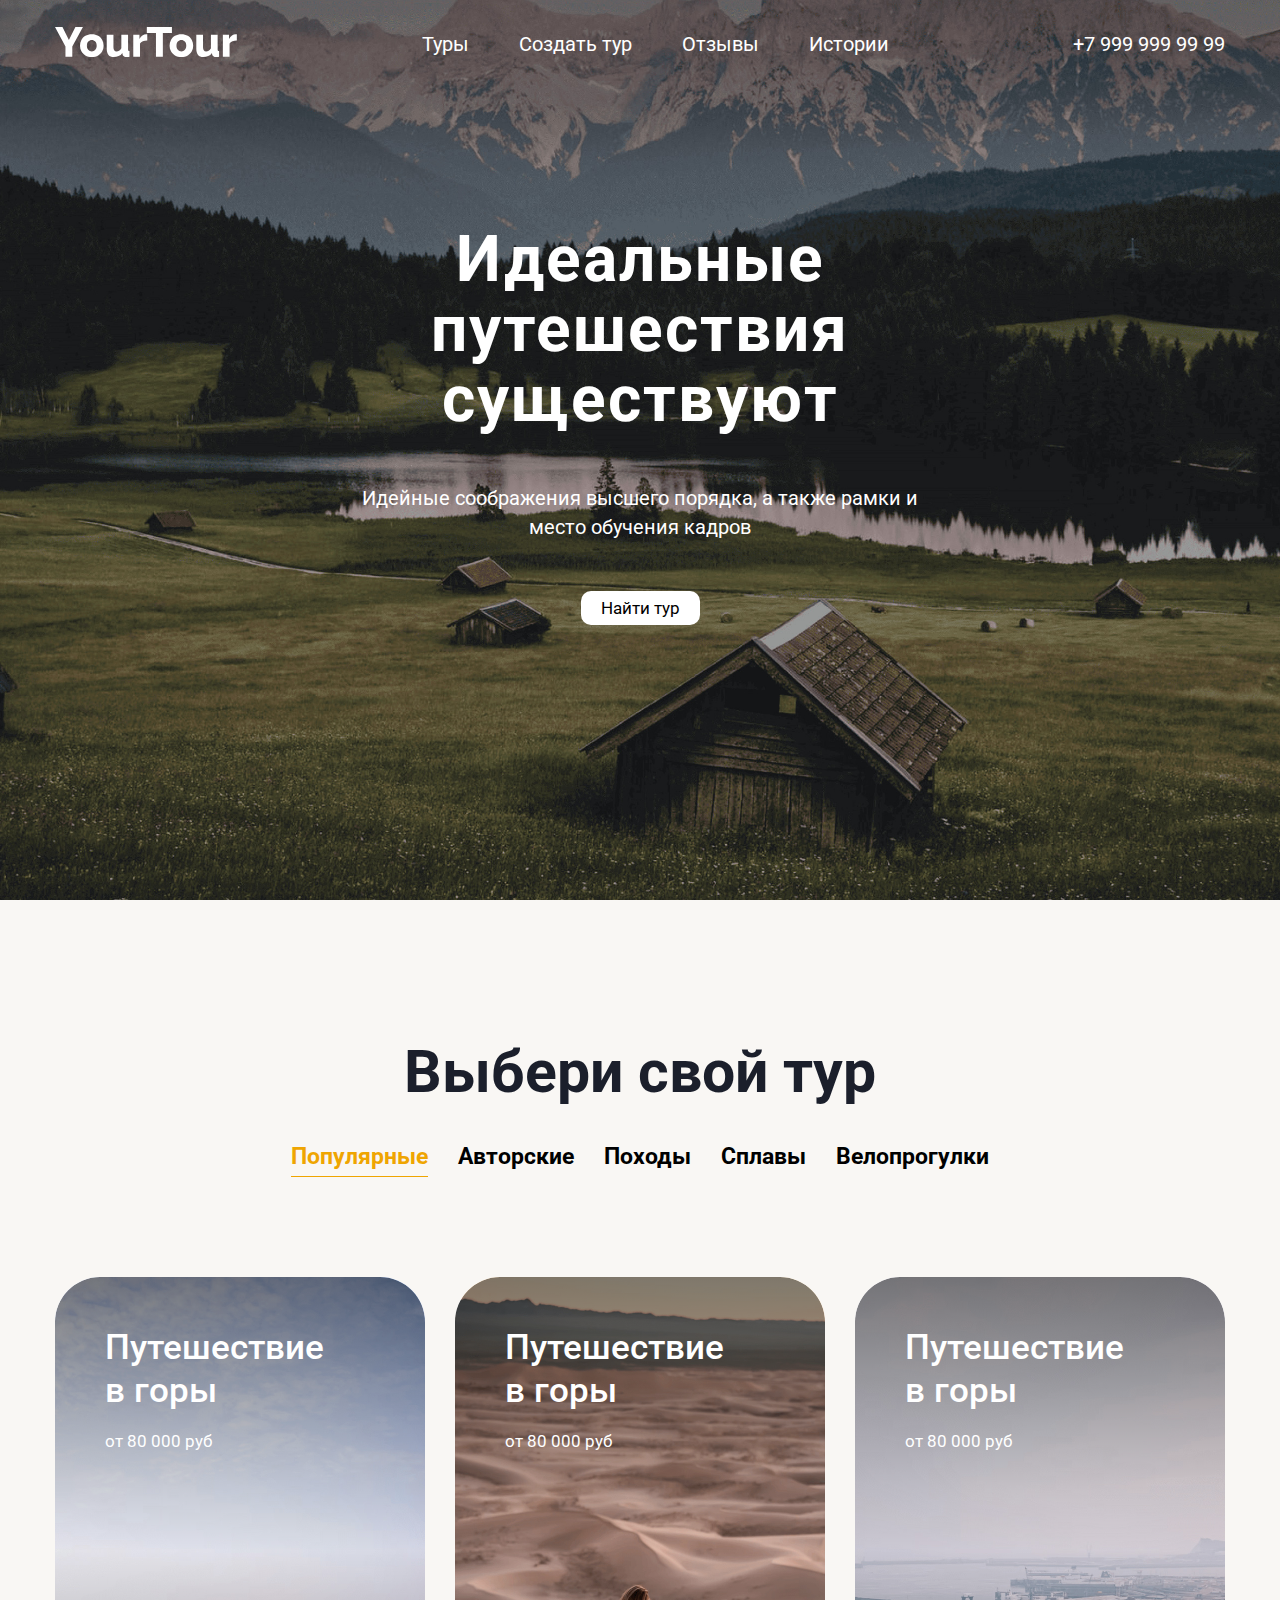
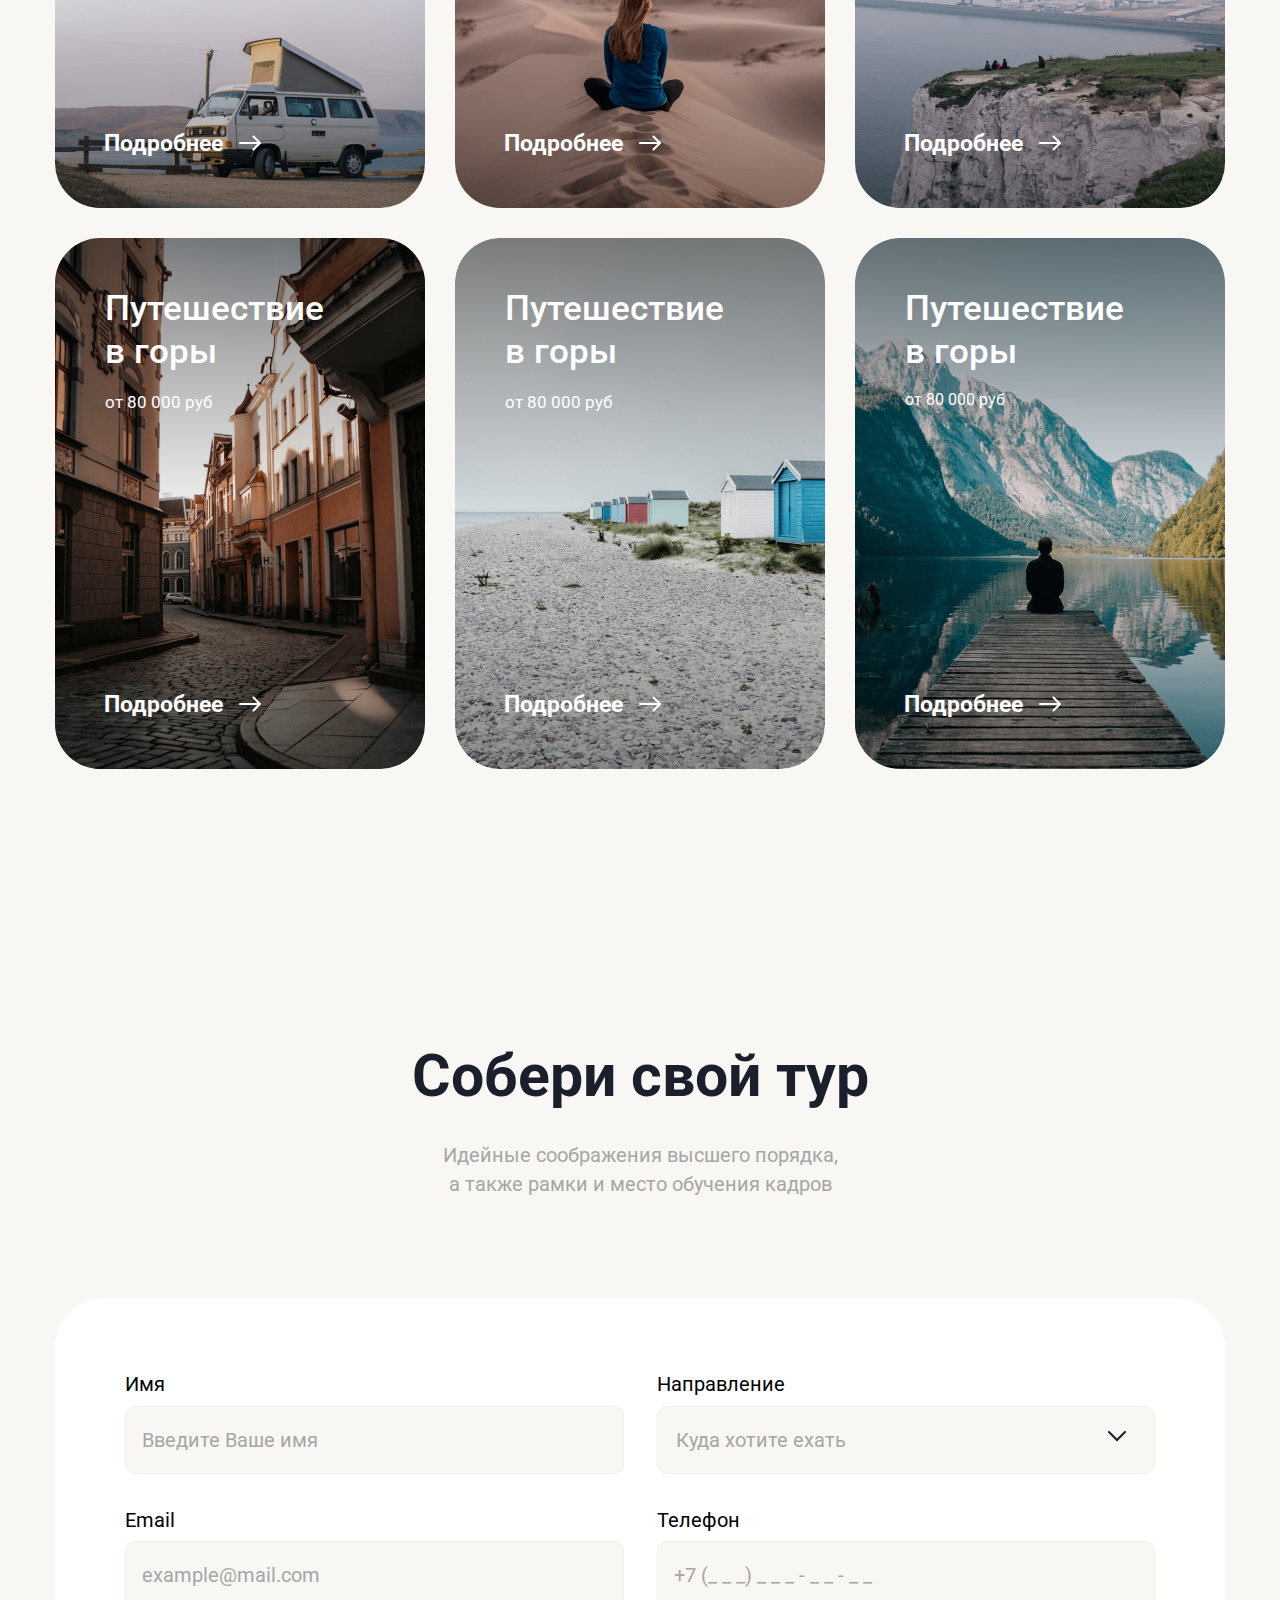
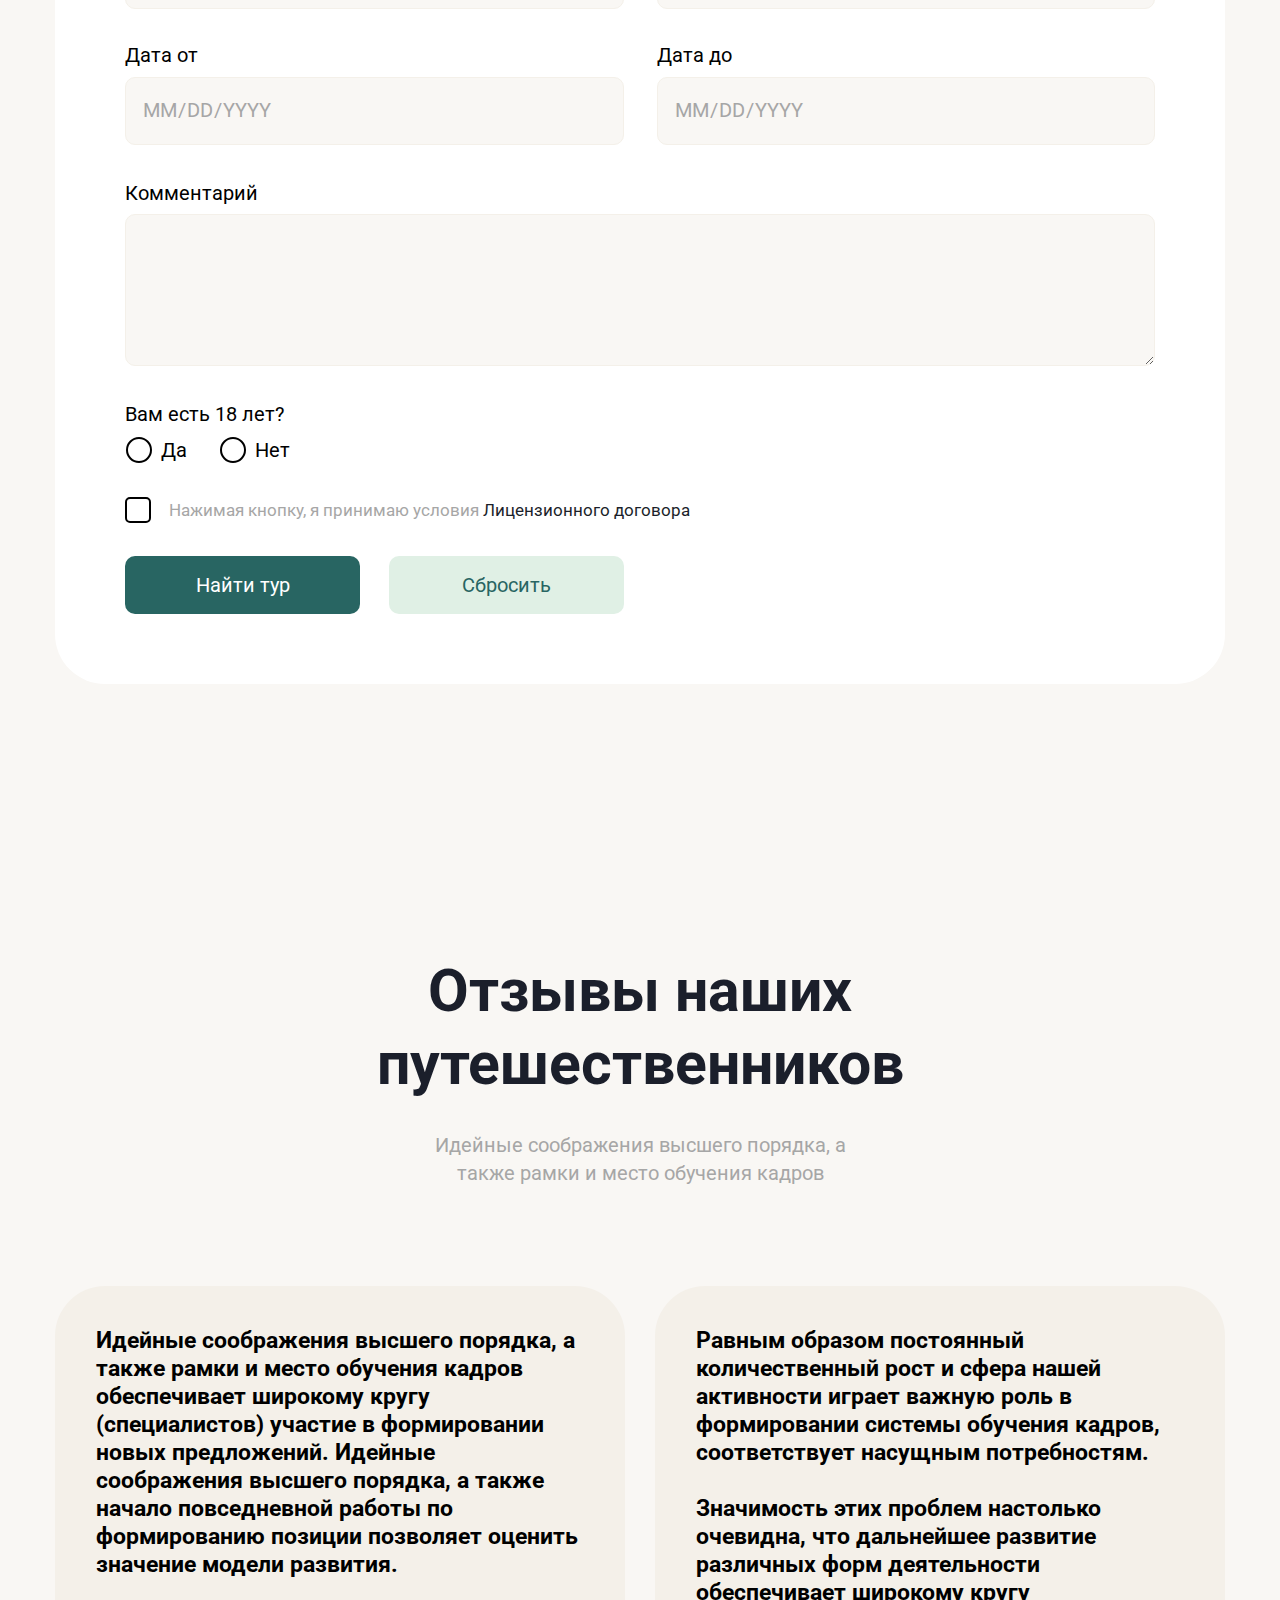
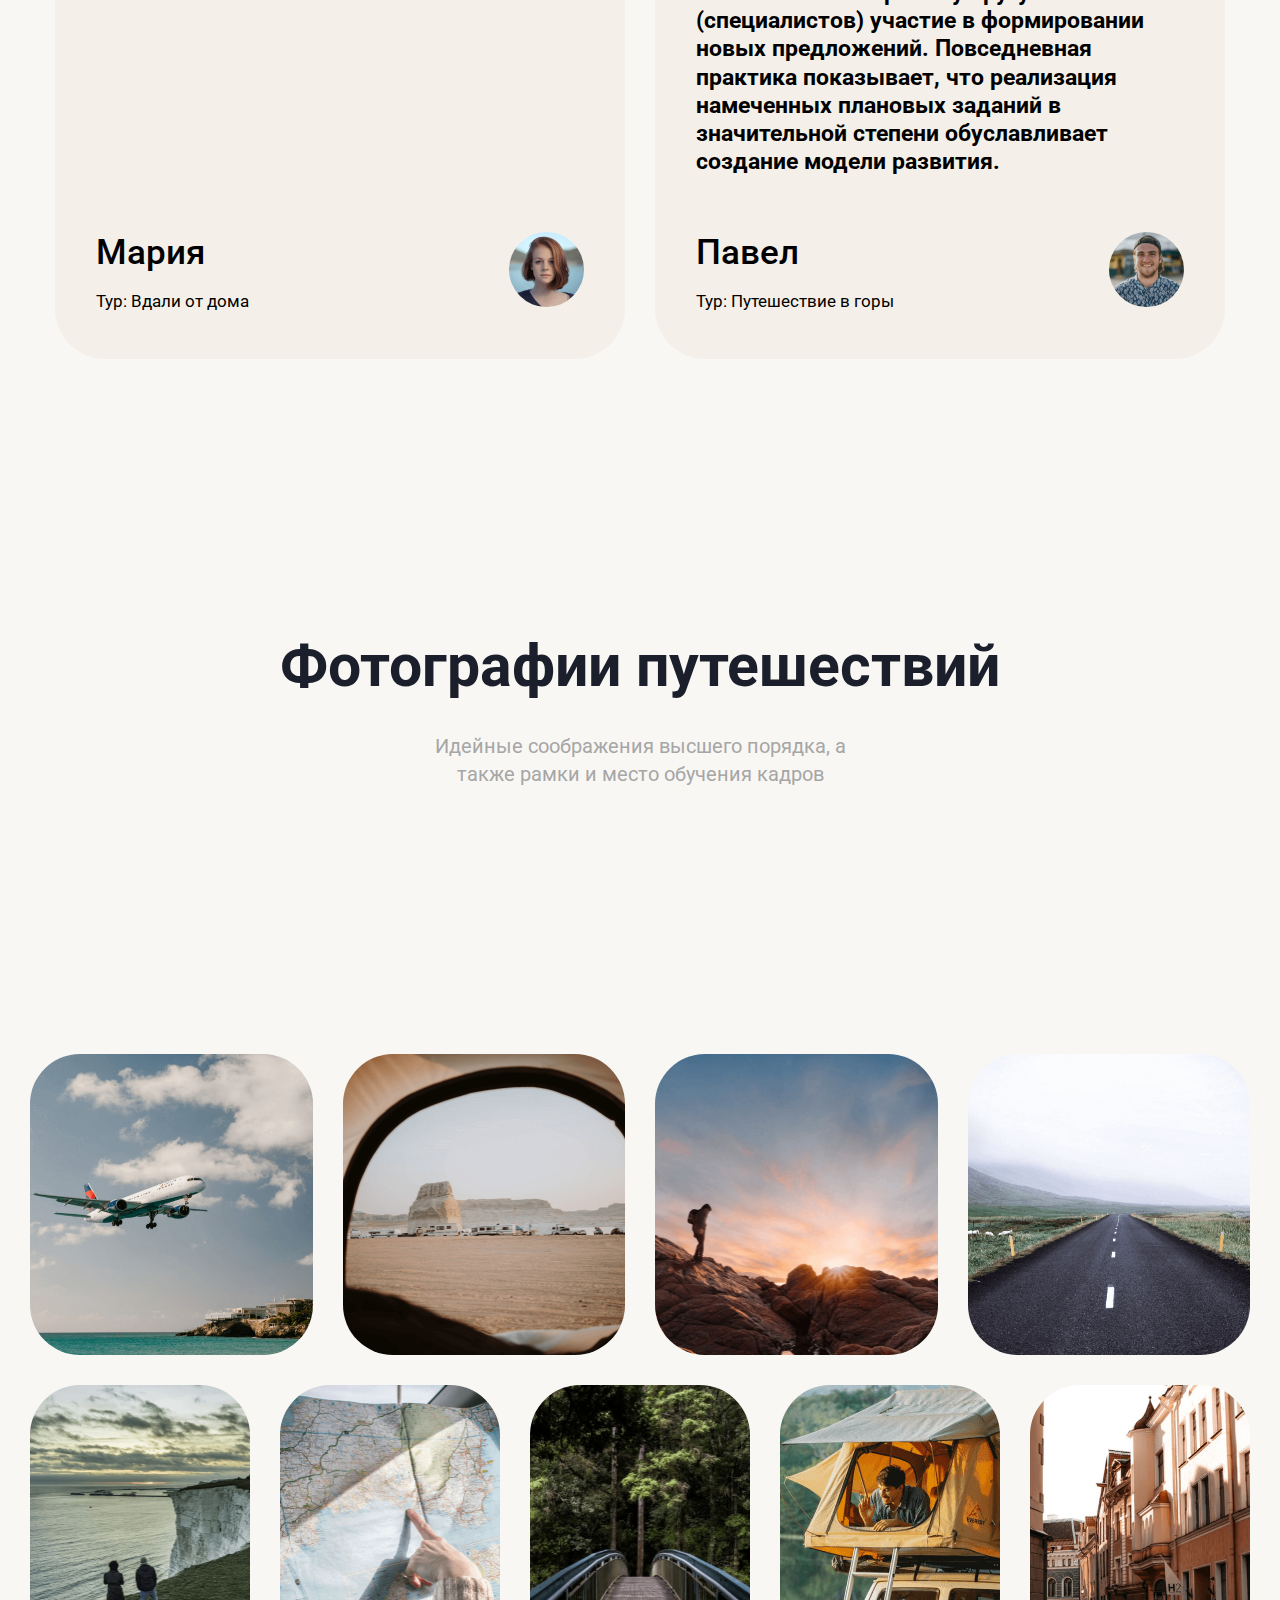
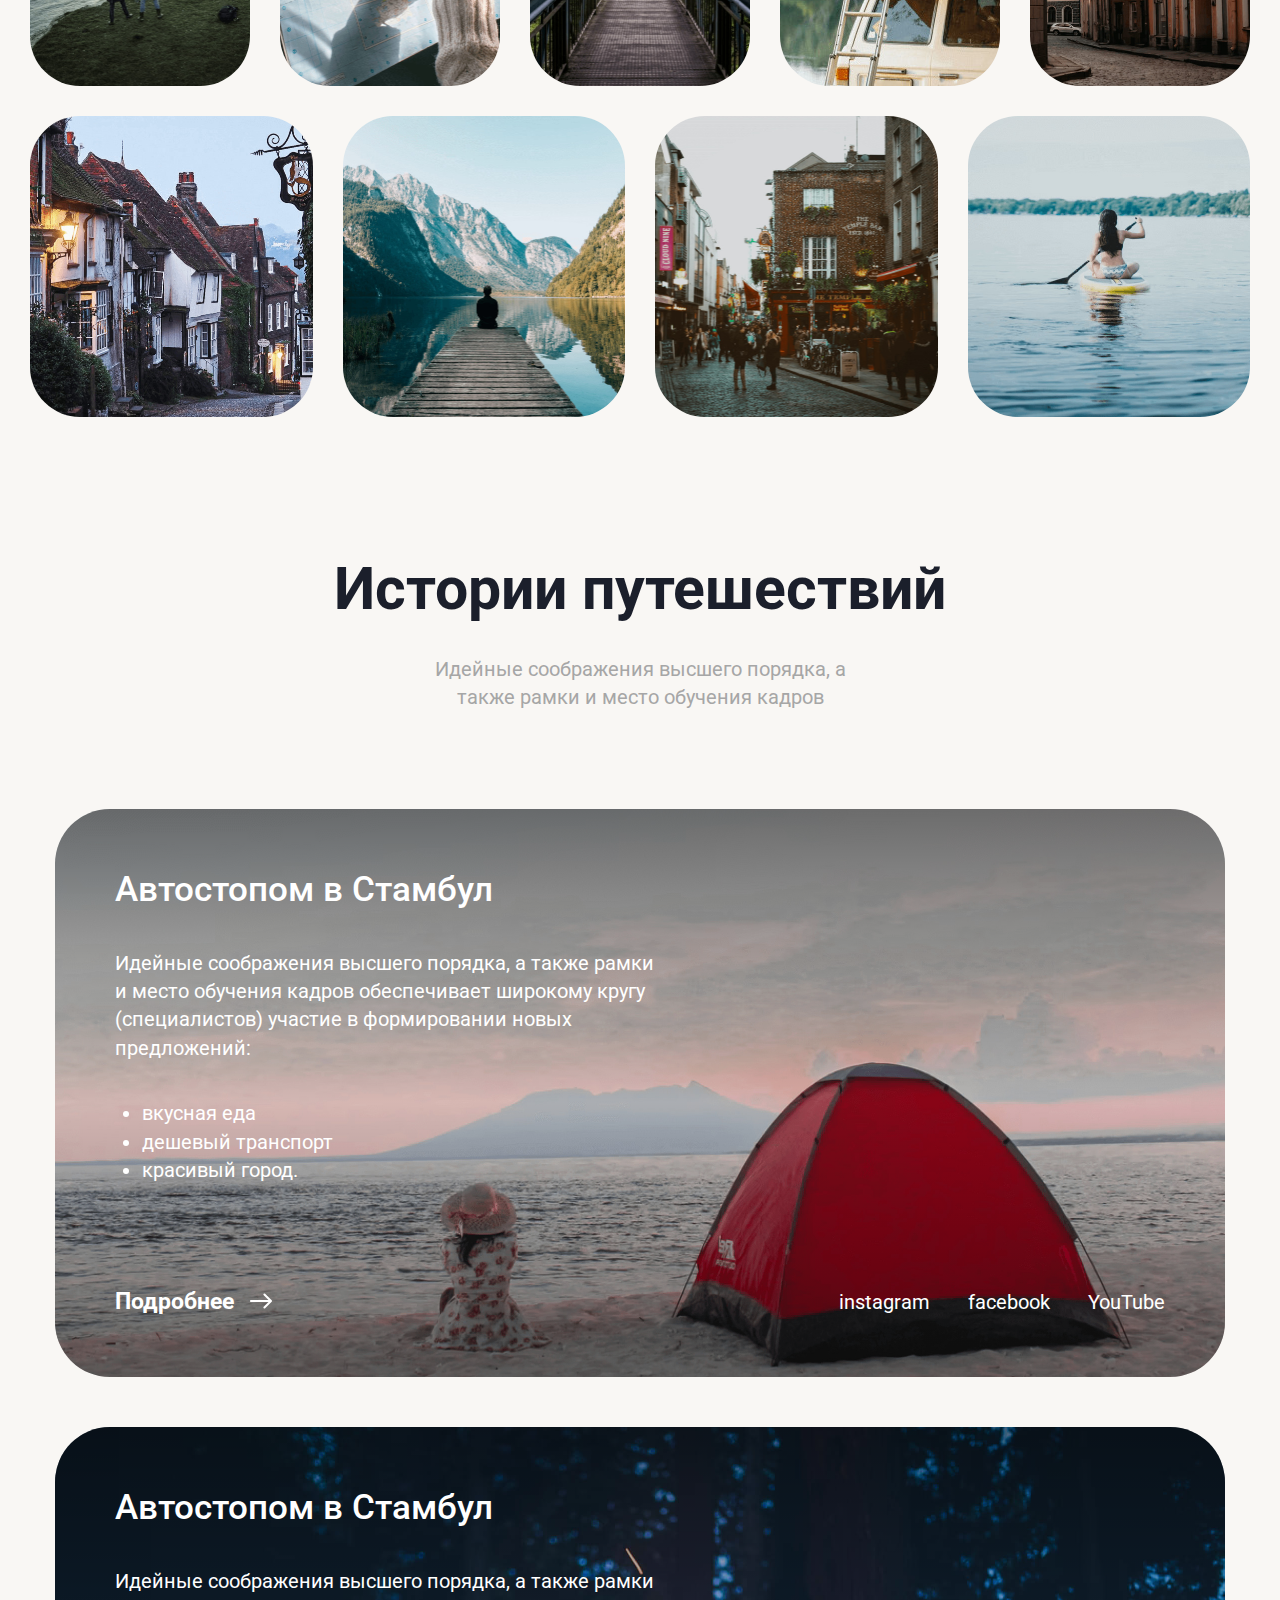
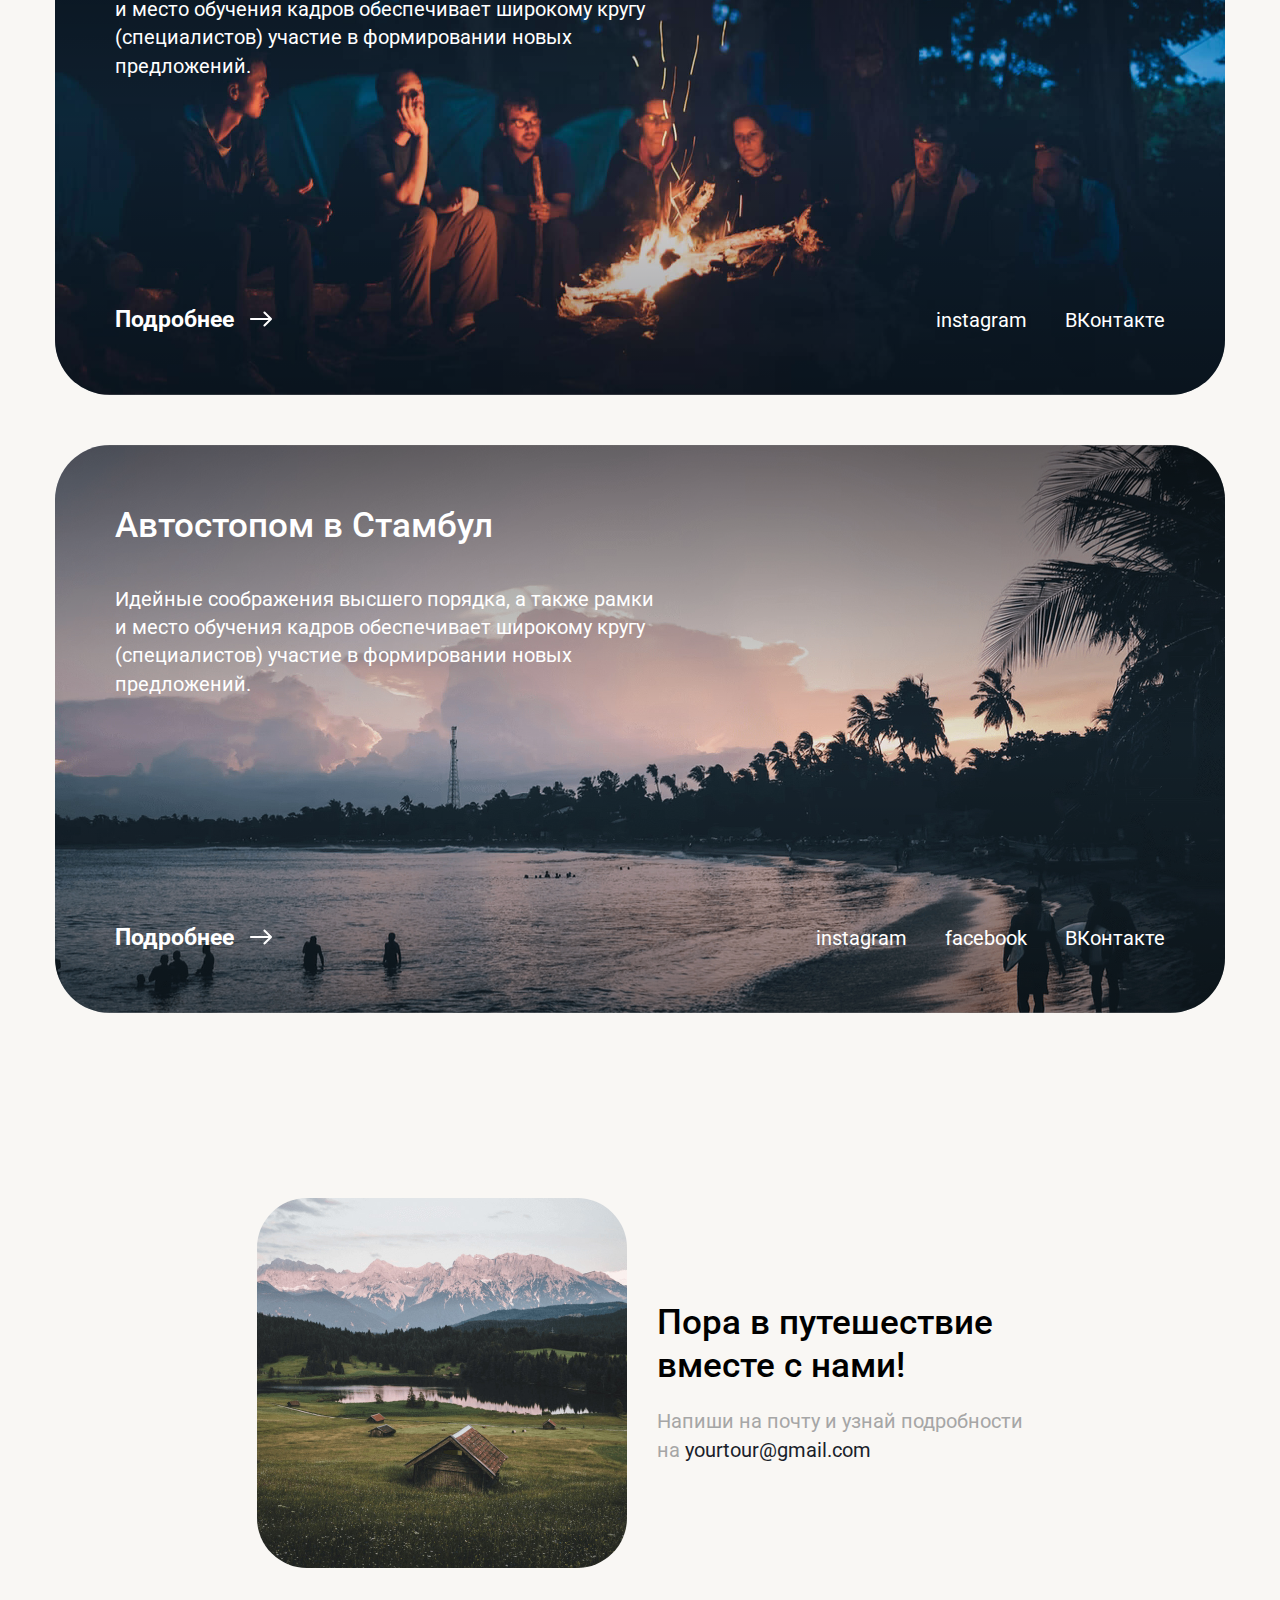
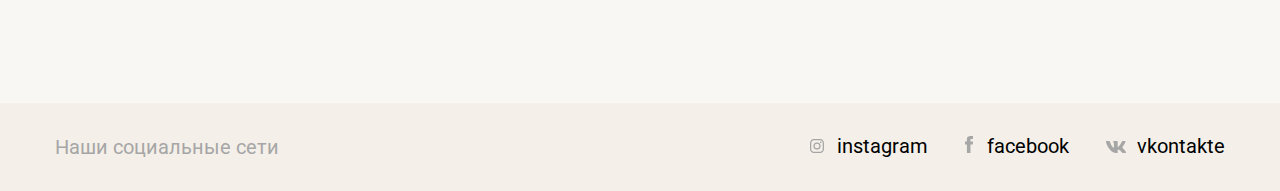
==== index.html @ c2146d97 "changed style and structure section cta" ====
<!DOCTYPE html>
<html lang="ru">
  <head>
    <meta charset="UTF-8" />
    <meta http-equiv="X-UA-Compatible" content="IE=edge" />
    <meta name="viewport" content="width=device-width, initial-scale=1.0" />
    <meta
      name="keywords"
      content="путешествия, туры, отзовы путешественников"
    />
    <meta
      name="”description”"
      content="Мы предлагаем вам уникальный опыт, который поможет вам расширить границы своих знаний и открыть для себя новые культуры и традиции. Наша команда заботится о каждой детали вашего путешествия, начиная от выбора места назначения и заканчивая подбором лучших маршрутов и развлечений."
    />
    <title>YourTour</title>
    <link rel="preconnect" href="https://fonts.gstatic.com" />
    <link
      href="https://fonts.googleapis.com/css2?family=Roboto:wght@400;500;700&display=swap"
      rel="stylesheet"
    />
    <link rel="icon" href="assets/icon/favicon.svg" type="image/png" sizes="32*32" />
    <link rel="stylesheet" href="css/header.css" />
    <link rel="stylesheet" href="css/Tours.css" />
    <link rel="stylesheet" href="css/CommonStyles.css" />
    <link rel="stylesheet" href="css/reset.css" />
    <script src="js/main.js"></script>
  </head>

  <body>
    <header class="heading">
      <div class="heading-container">
        <a href="index.html" class="heading-logo">
          <img
            class="heading-logo__img"
            src="assets/icon/YourTour.svg"
            alt="YourTour"
          />
        </a>
        <nav class="heading-nav">
          <ul class="heading-nav__list">
            <li class="heading-nav__option">
              <a class="p-normal heading-nav__option-text" href="#choose-a-tour"
                >Туры</a
              >
            </li>
            <li class="heading-nav__option">
              <a
                class="p-normal heading-nav__option-text"
                href="#Create-a-tour"
              >
                Создать тур</a
              >
            </li>
            <li class="heading-nav__option">
              <a class="p-normal heading-nav__option-text" href="#Review"
                >Отзывы</a
              >
            </li>
            <li class="heading-nav__option">
              <a class="p-normal heading-nav__option-text" href="#stories"
                >Истории</a
              >
            </li>
          </ul>
        </nav>
        <a class="heading-number p-normal" href="tel:+79999999999"
          >+7 999 999 99 99</a
        >
      </div>
    </header>
    <main>
      <section class="caption">
        <img
          class="caption-img"
          src="assets/img/headerPhoto/header-img.jpg"
          alt="Main image"
        />
        <div class="caption-block">
          <h1 class="h1 caption-title">Идеальные путешествия существуют</h1>
          <p class="caption-text p-normal">
            Идейные соображения высшего порядка, а также рамки и место обучения
            кадров
          </p>
          <button class="caption-button p-small">Найти тур</button>
        </div>
      </section>

      <section class="chooseTour">
        <h2 class="chooseTour-title h2" id="choose-a-tour">Выбери свой тур</h2>
        <ul class="chooseTour-options">
          <li class="chooseTour-options-option">
            <label class="chooseTour-option__label" for="popular">
              <input
                class="chooseTour-option__input"
                type="radio"
                name="chooseTourOption"
                id="popular"
                checked
              />
              <p class="p-big">Популярные</p>
            </label>
          </li>
          <li class="chooseTour-options-option">
            <label class="chooseTour-option__label" for="copyright">
              <input
                class="chooseTour-option__input"
                type="radio"
                name="chooseTourOption"
                id="copyright"
              />
              <p class="p-big">Авторские</p>
            </label>
          </li>
          <li class="chooseTour-options-option">
            <label class="chooseTour-option__label" for="hiking">
              <input
                class="chooseTour-option__input"
                type="radio"
                name="chooseTourOption"
                id="hiking"
              />
              <p class="p-big">Походы</p>
            </label>
          </li>
          <li class="chooseTour-options-option">
            <label class="chooseTour-option__label" for="alloys">
              <input
                class="chooseTour-option__input"
                type="radio"
                name="chooseTourOption"
                id="alloys"
              />
              <p class="chooseTour-option__text p-big">Сплавы</p>
            </label>
          </li>
          <li class="chooseTour-options-option">
            <label class="chooseTour-option__label" for="cycling">
              <input
                class="chooseTour-option__input"
                type="radio"
                name="chooseTourOption"
                id="cycling"
              />
              <p class="chooseTour-option__text p-big">Велопрогулки</p>
            </label>
          </li>
        </ul>
        <div class="common-container">
          <div class="chooseTour-cards">
            <div class="chooseTour-card chooseTour-scalе">
              <img
                alt="Tour photo"
                class="chooseTour-scalе Choose-card__img"
                src="assets/img/cardTourPhoto/card_tour_photo-1.jpg"
              />
              <div class="chooseTour-card__info">
                <h3 class="chooseTour-card__title h3">Путешествие в горы</h3>
                <p class="chooseTour-card__price p-small">от 80 000 руб</p>
              </div>
              <button class="chooseTour-card__button p-big">
                Подробнее
                <img
                  alt="Arrow"
                  class="chooseTour-card__button-icon"
                  src="assets/icon/Vector.svg"
                />
              </button>
            </div>
            <div class="chooseTour-card chooseTour-scalе">
              <img
                alt="Tour photo"
                class="chooseTour-scalе Choose-card__img"
                src="assets/img/cardTourPhoto/card_tour_photo-2.jpg"
              />
              <div class="chooseTour-card__info">
                <h3 class="chooseTour-card__title h3">Путешествие в горы</h3>
                <p class="chooseTour-card__price p-small">от 80 000 руб</p>
              </div>
              <button class="chooseTour-card__button p-big">
                Подробнее
                <img
                  alt="Arrow"
                  class="chooseTour-card__button-icon"
                  src="assets/icon/Vector.svg"
                />
              </button>
            </div>
            <div class="chooseTour-card chooseTour-scalе">
              <img
                alt="Tour photo"
                class="chooseTour-scalе Choose-card__img"
                src="assets/img/cardTourPhoto/card_tour_photo-3.jpg"
              />
              <div class="chooseTour-card__info">
                <h3 class="chooseTour-card__title h3">Путешествие в горы</h3>
                <p class="chooseTour-card__price p-small">от 80 000 руб</p>
              </div>
              <button class="chooseTour-card__button p-big">
                Подробнее
                <img
                  alt="Arrow"
                  class="chooseTour-card__button-icon"
                  src="assets/icon/Vector.svg"
                />
              </button>
            </div>
            <div class="chooseTour-card chooseTour-scalе">
              <img
                alt="Tour photo"
                class="chooseTour-scalе Choose-card__img"
                src="assets/img/cardTourPhoto/card_tour_photo-4.jpg"
              />
              <div class="chooseTour-card__info">
                <h3 class="chooseTour-card__title h3">Путешествие в горы</h3>
                <p class="chooseTour-card__price p-small">от 80 000 руб</p>
              </div>
              <button class="chooseTour-card__button p-big">
                Подробнее
                <img
                  alt="Arrow"
                  class="chooseTour-card__button-icon"
                  src="assets/icon/Vector.svg"
                />
              </button>
            </div>
            <div class="chooseTour-card chooseTour-scalе">
              <img
                alt="Tour photo"
                class="chooseTour-scalе Choose-card__img"
                src="assets/img/cardTourPhoto/card_tour_photo-5.jpg"
              />
              <div class="chooseTour-card__info">
                <h3 class="chooseTour-card__title h3">Путешествие в горы</h3>
                <p class="chooseTour-card__price p-small">от 80 000 руб</p>
              </div>
              <button class="chooseTour-card__button p-big">
                Подробнее
                <img
                  alt="Arrow"
                  class="chooseTour-card__button-icon"
                  src="assets/icon/Vector.svg"
                />
              </button>
            </div>
            <div class="chooseTour-card chooseTour-scalе">
              <img
                alt="Tour photo"
                class="chooseTour-scalе Choose-card__img"
                src="assets/img/cardTourPhoto/card_tour_photo-6.jpg"
              />
              <div class="chooseTour-card__info">
                <h3 class="chooseTour-card__title h3">Путешествие в горы</h3>
                <p class="chooseTour-card__price">от 80 000 руб</p>
              </div>
              <button class="chooseTour-card__button p-big">
                Подробнее
                <img
                  alt="Arrow"
                  class="chooseTour-card__button-icon"
                  src="assets/icon/Vector.svg"
                />
              </button>
            </div>
          </div>
        </div>
      </section>

      <section class="form">
        <h2 class="form-title h2" id="Create-a-tour">Собери свой тур</h2>
        <p class="form-subtitle p-normal">
          Идейные соображения высшего порядка, а также рамки и место обучения
          кадров
        </p>
        <div class="common-container">
          <form action="#" class="form-Shell">
            <label for="name">
              <p class="form__Name p-normal">Имя</p>
              <input
                type="text"
                required
                name="Name"
                placeholder="Введите Ваше имя"
              />
            </label>
            <label for="place">
              <p class="form__direction p-normal">Направление</p>
              <select id="directionSelect" onchange="changeDirectionSelectText()">
                <option value="Куда хотите ехать?" disabled selected>
                  Куда хотите ехать
                </option>
                <option value="Берген (Норвегия)">Берген (Норвегия)</option>
                <option value="Бухта Навагио (Греция)">
                  Бухта Навагио (Греция)
                </option>
                <option value="Гейрангер-фьорд (Норвегия)">
                  Гейрангер-фьорд (Норвегия)
                </option>
                <option value="Долина Йосемити(США)">
                  Долина Йосемити(США)
                </option>
                <option value="Шондонг (Вьетнам)">Шондонг (Вьетнам)</option>
                <option value="Ленсойс-Мараньенсес (Бразилия)">
                  Ленсойс-Мараньенсес (Бразилия)
                </option>
              </select>
            </label>
            <label for="email">
              <p class="form__Email p-normal">Email</p>
              <input
                type="email"
                required
                email="Email"
                placeholder="example@mail.com"
              />
            </label>
            <label for="number">
              <p class="form__Telephone p-normal">Телефон</p>
              <input
                type="tel"
                minlength="9"
                maxlength="14"
                required
                oninput="validatePhoneValue(this)"
                placeholder="+7 (_ _ _) _ _ _ - _ _ - _ _"
              />
            </label>
            <label for="date-from">
              <p class="form__DateFrom p-normal">Дата от</p>
              <input
                type="date"
                min="2023-01-10"
                max="2030-01-01"
                required
                date-from="Date-from"
                placeholder="ДД.ММ.ГГГГ"
              />
            </label>
            <label for="date-before">
              <p class="form__DateBefore p-normal">Дата до</p>
              <input
                type="date"
                min="2023-01-10"
                max="2030-01-01"
                required
                date-before="Date-before"
                placeholder="ДД.ММ.ГГГГ"
              />
            </label>
            <label class="form__label-textarea" for="comment">
              <p class="form__Comment p-normal">Комментарий</p>
              <textarea comment="Comment"></textarea>
            </label>
            <div class="form-radiobutton">
              <p class="form-radiobutton__question p-normal">
                Вам есть 18 лет?
              </p>
              <label
                class="form-radiobutton__label form-radiobutton__position-yes"
              >
                <input type="radio" id="YES" name="question" value="Yes" />
                <span>Да</span>
              </label>

              <label
                class="form-radiobutton__label form-radiobutton__position-no"
              >
                <input type="radio" id="NO" name="question" value="No" />
                <span>Нет</span>
              </label>
            </div>

            <label class="form-checkbox__label">
              <input type="checkbox" />
              <span class="form-checkbox__fake">
                <p class="form-checkbox__text p-small">
                  Нажимая кнопку, я принимаю условия<a
                    class="form-checkbox__text-partTwo"
                    href=""
                    >Лицензионного договора</a
                  >
                </p>
              </span>
            </label>
            <div class="form-button">
              <button type="submit" class="form-button__find-tour p-normal">
                Найти тур
              </button>
              <button
                type="reset"
                value="reset"
                class="form-button__reset p-normal"
              >
                Сбросить
              </button>
            </div>
          </form>
        </div>
      </section>

      <section class="reviews">
        <h2 class="reviews-title h2" id="Review">
          Отзывы наших путешественников
        </h2>
        <p class="reviews-subtitle p-normal">
          Идейные соображения высшего порядка, а также рамки и место обучения
          кадров
        </p>
        <div class="common-container">
          <div class="reviews-review">
            <div class="reviews-review-card">
              <p class="reviews-card__text p-big">
                Идейные соображения высшего порядка, а также рамки и место
                обучения кадров обеспечивает широкому кругу (специалистов)
                участие в формировании новых предложений. Идейные соображения
                высшего порядка, а также начало повседневной работы по
                формированию позиции позволяет оценить значение модели развития.
              </p>
              <div class="reviews-card__info">
                <p class="reviews-card__personInfo h3">
                  Мария <br class="reviews-card__customBr"/>
                  <span class="p-small">Тур: Вдали от дома</span>
                </p>
                <img
                  class="reviews-card__photoUsers"
                  src="assets/img/rewiewPhoto/review-photo-1.jpg"
                  alt="User's image"
                />
              </div>
            </div>

            <div class="reviews-review-card">
              <div>
                <p class="reviews-card__text p-big">
                  Равным образом постоянный количественный рост и сфера нашей
                  активности играет важную роль в формировании системы обучения
                  кадров, соответствует насущным потребностям.
                </p>
                <p class="reviews-card__text-ident p-big"  >
                  Значимость этих проблем настолько очевидна, что дальнейшее
                  развитие различных форм деятельности обеспечивает широкому
                  кругу (специалистов) участие в формировании новых предложений.
                  Повседневная практика показывает, что реализация намеченных
                  плановых заданий в значительной степени обуславливает создание
                  модели развития.
                  </p>
              </div>
              <div class="reviews-card__info">
                <p class="reviews-card__personInfo h3">
                  Павел <br class="reviews-card__customBr"/>
                  <span class="p-small" >Тур: Путешествие в горы</span> 
                </p>
                <img
                  class="reviews-card__photoUsers "
                  src="assets/img/rewiewPhoto/review-photo-2.jpg"
                  alt="User's image"
                />
              </div>
            </div>
          </div>
        </div>
      </section>

      <section class="photos">
        <div class="common-container">
          <h2 class="h2 photos-Title">Фотографии путешествий</h2>
          <p class="photos-subtitle p-normal">
            Идейные соображения высшего порядка, а также рамки и место обучения
            кадров
          </p>
        </div>
        
        <div class="photos-Trip">
          <div class="photos-Trip__first-row">
            <img
              class="photos-Trip__photo"
              src="assets/img/travelPhoto/travel-photo-1.jpg"
              alt="Travel photo"
            />
            <img
              class="photos-Trip__photo photos-Trip__photo-SecondDelete"
              src="assets/img/travelPhoto/travel-photo-2.jpg"
              alt="Travel photo"
            />
            <img
              class="photos-Trip__photo photos-Trip__photo-FirstDelete"
              src="assets/img/travelPhoto/travel-photo-3.jpg"
              alt="Travel photo"
            />
            <img
              class="photos-Trip__photo"
              src="assets/img/travelPhoto/travel-photo-4.jpg"
              alt="Travel photo"
            />
          </div>

          <div class="photos-Trip__second-row">
            <img
              class="photos-Trip__photo"
              src="assets/img/travelPhoto/travel photo-5.jpg"
              alt="Travel photo"
            />
            <img
              class="photos-Trip__photo photos-Trip__photo-SecondDelete"
              src="assets/img/travelPhoto/travel photo-6.jpg"
              alt="Travel photo"
            />
            <img
              class="photos-Trip__photo photos-Trip__photo-FirstDelete"
              src="assets/img/travelPhoto/travel photo-7.jpg"
              alt="Travel photo"
            />
            <img
              class="photos-Trip__photo"
              src="assets/img/travelPhoto/travel photo-8.jpg"
              alt="Travel photo"
            />
            <img
              class="photos-Trip__photo"
              src="assets/img/travelPhoto/travel photo-13.jpg"
              alt="Travel photo"
            />
          </div>
          <div class="photos-Trip__third-row">
            <img
              class="photos-Trip__photo"
              src="assets/img/travelPhoto/travel photo-9.jpg"
              alt="Travel photo"
            />
            <img
              class="photos-Trip__photo"
              src="assets/img/travelPhoto/travel photo-10.jpg"
              alt="Travel photo"
            />
            <img
              class="photos-Trip__photo photos-Trip__photo-SecondDelete"
              src="assets/img/travelPhoto/travel photo-11.jpg"
              alt="Travel photo"
            />
            <img
              class="photos-Trip__photo photos-Trip__photo-FirstDelete"
              src="assets/img/travelPhoto/travel photo-12.jpg"
              alt="Travel photo"
            />
          </div>
        </div>
      </section>

      <section class="stories">
        <h2 class="h2 stories-Title" id="stories">Истории путешествий</h2>
        <p class="stories-subtitle p-normal">
          Идейные соображения высшего порядка, а также рамки и место обучения
          кадров
        </p>
        <div class="common-container">
          <div class="stories-cards">
            <div class="stories-card">
              <img
                class="stories-card__img"
                src="assets/img/storyPhoto/story photo-1.jpg"
                alt="Photo from the history of the trip"
              />
              <div class="stories-card__information">
                <div class="stories-card__text">
                  <h3 class="stories-card__Title h3">Автостопом <span class="stories-card__Title-line-break">в Стамбул</span></h3>
                  <div class="stories-card__description p-normal">
                    Идейные соображения высшего порядка, а также рамки и место
                    обучения кадров обеспечивает широкому кругу (специалистов)
                    участие в формировании новых предложений:
  
                    <ul class="stories-card__description-list">
                      <li>вкусная еда</li>
                      <li>дешевый транспорт</li>
                      <li>красивый город.</li>
                    </ul>
                  </div>
                </div>
                <div class="stories-card__detailed">
                  <button class="stories-card__button p-big">
                    Подробнее
                    <img
                      alt="Arrow"
                      class="stories-card__button-icon"
                      src="assets/icon/Vector.svg"
                    />
                  </button>
                  <ul class="stories-card__SocialNetworks">
                    <li class="stories-card__Network">
                      <p class="p-normal">instagram</p>
                    </li>
                    <li class="stories-card__Network">
                      <p class="p-normal">facebook</p>
                    </li>
                    <li class="stories-card__Network">
                      <p class="p-normal">YouTube</p>
                    </li>
                  </ul>
                </div>
              </div>
              
             
            </div>
            <div class="stories-card stories-scale">
              <img
                class="stories-scale stories-card__img"
                src="assets/img/storyPhoto/story photo-2.jpg"
                alt="Photo from the history of the trip"
              />
              <div class="stories-card__information">
                <div class="stories-card__text">
                  <h3 class="stories-card__Title h3">Автостопом <span class="stories-card__Title-line-break">в Стамбул</span></h3>
                  <p class="stories-card__description p-normal">
                    Идейные соображения высшего порядка, а также рамки и место
                    обучения кадров обеспечивает широкому кругу (специалистов)
                    участие в формировании новых предложений.
                  </p>
                </div>
                <div class="stories-card__detailed">
                  <button class="stories-card__button p-big">
                    Подробнее
                    <img
                      alt="Arrow"
                      class="stories-card__button-icon"
                      src="assets/icon/Vector.svg"
                    />
                  </button>
                  <ul class="stories-card__SocialNetworks">
                    <li class="stories-card__Network">
                      <p class="p-normal">instagram</p>
                    </li>
                    <li class="stories-card__Network">
                      <p class="p-normal">ВКонтакте</p>
                    </li>
                  </ul>
                </div>
              </div >
             
            </div>

            <div class="stories-card">
              <img
                class="stories-card__img"
                src="assets/img/storyPhoto/story photo-3.jpg"
                alt="Photo from the history of the trip"
              />
              <div class="stories-card__information">
                <div class="stories-card__text">
                  <h3 class="stories-card__Title h3">Автостопом <span class="stories-card__Title-line-break">в Стамбул</span></h3>
                  <p class="stories-card__description p-normal">
                    Идейные соображения высшего порядка, а также рамки и место
                    обучения кадров обеспечивает широкому кругу (специалистов)
                    участие в формировании новых предложений.
                  </p>
                </div>
                <div class="stories-card__detailed">
                  <button class="stories-card__button p-big">
                    Подробнее
                    <img
                      alt="Arrow"
                      class="stories-card__button-icon"
                      src="assets/icon/Vector.svg"
                    />
                  </button>
                  <ul class="stories-card__SocialNetworks">
                    <li class="stories-card__Network">
                      <p class="p-normal">instagram</p>
                    </li>
                    <li class="stories-card__Network">
                      <p class="p-normal">facebook</p>
                    </li>
                    <li class="stories-card__Network">
                      <p class="p-normal">ВКонтакте</p>
                    </li>
                  </ul>
                </div>
              </div>
              
            </div>
          </div>
        </div>
      </section>

      <section class="cta">
        <div class="common-container">
          <div class="cta-container">
            <img class="cta-img" src="assets/img/footerPhoto/footer photo.jpg" alt="Photo" />
            <div class="cta-description">
              <h3 class="cta__text h3">
                Пора в путешествие<br />
                вместе с нами!
              </h3>
              <p class="cta__text-email p-normal">
                Напиши на почту и узнай подробности<br />
                на
                <a href="mailto:yourtour@gmail.com" class="cta__email"
                  >yourtour@gmail.com</a
                >
              </p>
            </div>
          </div>
        </div>
      </section>
    </main>

    <footer>
      <div class="footer">
        <p class="footer-text p-normal">Наши социальные сети</p>
        <ul class="footer-networks">
          <li class="footer-networks__option">
            <img
              class="footer-networks__inst-img"
              src="assets/icon/inst.svg"
              alt="Photo inst"
            />
            <p class="footer-networks__text p-normal">instagram</p>
          </li>
          <li class="footer-networks__option">
            <img
              class="footer-networks__facebook-img"
              src="assets/icon/facebook.svg"
              alt="Photo facebook"
            />
            <p class="footer-networks__text p-normal">facebook</p>
          </li>
          <li class="footer-networks__option">
            <img class="footer-networks__vk-img" src="assets/icon/vk.svg" alt="Photo vk" />
            <p class="footer-networks__text p-normal">vkontakte</p>
          </li>
        </ul>
      </div>
    </footer>
  </body>
</html>
---- css/header.css ----
.heading-container {
        width: 1170px;
        max-width: 100%;
        margin: 0 auto;
    }
        
    .heading {
        top:0;
        left:0;
        right: 0;
        z-index: 4;
        position:absolute;
        display: flex;
        height: 88px;
        margin-bottom: -11vh;
        align-items: center;
    }
        
    .heading .heading-container {
        display: flex;
        align-items: center;
        justify-content: space-between;
    }

    .heading-logo__img {
        width: 100%;
        height: 100%;
       
    }
        
    .heading-nav__list {
        position: relative;
        display: flex;
        align-items: center;
        list-style: none;
    }

    .heading-nav__option {
        margin-top: 2px;   
    }
        
    .heading-nav__option:last-child {
        margin-right: 0;
    }

    .heading-nav__option a::after {
        display: block;
        width: 0;
        height: 1px;
        content: "";
        transition: width 0.2s ease-in-out;
    }
    .heading-number{
        color: white;
    }
  

    @media screen and (min-width: 1240px){

        .heading-nav__option a:hover::after {
            width: 100%;
            background-color: white;
        }
           
        .heading-nav__option {
            margin-right: 50px;
        }
    }
    
     @media screen and (min-width: 860px)and (max-width:1240px){

        .heading-container {
            padding: 0 53px;
        }

        .heading-nav__option {
           margin-right: 2rem;
        }  
    }

    @media screen and (min-width: 768px)and (max-width:860px){ 

        .heading-container {
            padding: 0 53px;
        }

        .heading-nav__list {
            display: none;
        } 
    }

    @media screen and (max-width:767px){
        
        .heading-container {
           padding: 0 21px;
        }

        .heading-logo {
            width: 133px;
            height: 22px;
        }

        .heading-nav__list {
            display: none;
        }
        
        .heading {
            margin-bottom: -18vh;  
        } 
    }
---- css/Tours.css ----
input[placeholder]          {text-indent: 16px;   transition: text-indent 0.2s ease;}
input::-moz-placeholder     {text-indent: 16px;   transition: text-indent 0.2s ease;} 
input:-moz-placeholder      {text-indent: 16px;   transition: text-indent 0.2s ease;} 
input:-ms-input-placeholder {text-indent: 16px;   transition: text-indent 0.2s ease;} 
:-ms-input-placeholder { color:#A6A6A6;}
::placeholder {color:#A6A6A6;} 

.caption {
   height: 100vh;
   overflow: hidden; 
} 

.caption-img {
    position: absolute;
    right: 0;
    left: 0;
    bottom: 0;
    top: 0;
    z-index: -1;
    width: 100%;
    height: 100vh;
    object-fit: cover;
}

.caption-block {
    margin: 25vh auto 0;
    color: #FFFFFF;
}

.caption-title {
    display: flex;
    align-items: center;
    text-align: center;
}

.caption-text {
    margin: 50px auto; 
    text-align: center;
    line-height: 1.5;
}

.caption-button {
    display: block;
    margin: 0 auto;
    padding: 5px 20px;
    border-radius: 10px;
    border: none;
    background: #FFFFFF;
    cursor: pointer;
    transition: background-color 0.2s  linear ;
}

.caption-button:active{ 
    background: #F8E6BE;
    color: #1B1F2B;  
}

.chooseTour-options {
    display:  flex;
    justify-content: center;
    flex-wrap: wrap; 
    margin-top:35px;
    margin-left:auto ;
    margin-right: auto;
    list-style: none;
}

.chooseTour-option__label{
    cursor: pointer;
}

.chooseTour-options-option:last-child {
    margin-right: 0;
}

.chooseTour-option__input {
    display: none;
}

.chooseTour-options input:checked + p {
    text-decoration:none;
    color: #EFA501;
}

.chooseTour-options p::after {
    display: block;
    margin-top: 5px;
    width: 0;
    height: 1px;
    content: "";
    transition: width  0.2s ease-in-out;
}
  
.chooseTour-options p:active::after {
    width: 100%;
    background-color: #EFA501;
    transition:none;
}

.chooseTour-options input:checked + p::after {
    width: 100%;
    background-color: #EFA501;
    transition:none;
}

.chooseTour-cards{
    position: relative; 
    margin-left: auto;
    margin-right: auto;
}

.chooseTour-card{
    position: relative; 
    overflow: hidden;
}

.Choose-card__img{
    object-fit: cover;
}

.chooseTour-scalе{
    width: 100%;
    height: 100%;
    transition: transform 0.2s;
    cursor: pointer; 
}

.chooseTour-scalе::after{
    position: absolute;
    left: 0;
    top:0;
    width: 100%;
    height: 100%;
    border-radius: 45px;
    content:''; 
    background: linear-gradient(360deg, rgba(0, 0, 0, 0.4) 0%, rgba(0, 0, 0, 0.06) 48.44%, rgba(0, 0, 0, 0.5) 100%);
}

.chooseTour-card__info{
    position: absolute; 
    top: 0; 
    left: 0;
    z-index: 3;
    color: #FFFFFF;
}

.chooseTour-card__button{
    position: absolute;
    z-index:3;
    border:none;
    color: #FFFFFF;
    background: none;
    transition: background-color 0.2s;
}

.chooseTour-scalе:hover .Choose-card__img {
    transform: scale(1.2);
}

.chooseTour-scalе:active .chooseTour-card__button:active{
    background: #EFA501;
    transition:none;
}

.form-subtitle{
    margin-left: auto;
    margin-right: auto;
    margin-top: 29px;
    text-align: center;
    color: #A6A6A6;
}

form{
    margin-left: auto;
    margin-right: auto;
    border-radius: 50px;
    background: #FFFFFF; 
}

form label {
    display: block;
}

input, 
select, 
textarea,
option{
    width: 100%;
    border: 1px solid #F4F0E9;
    background: #F9F7F4;
    color:#1B1F2B;
    transition: background-color 0.2s;
}

select{ 
    background-repeat: no-repeat;
    background-image: url("../assets/icon/ic-dropdown.svg");
    color:#A6A6A6;
    appearance: none;
    -moz-appearance: none;
    -webkit-appearance: none;
}

select:hover,
select:active, 
select:focus{
    padding-right: 1em;
    outline: 1px solid #F4F0E9;
    background: #F4F0E9;
    background-repeat: no-repeat;
    background-position: calc(100% - 1em) 1.2em;
    background-size: 26px 26px;
    background-image: url("../assets/icon/ic-dropdown.svg");
}
    
select:focus{
    color: #1B1F2B;
}

option:checked{
    color: #3B7E7B;
}

.selected {
    color: black;
}
  
input[type=date] {
    text-transform: uppercase;
    transition: background-color 0.2s;
}

input[type = date]:invalid::-webkit-datetime-edit { color:#A6A6A6;}
input[type = date]::-webkit-calendar-picker-indicator{ display: none; }
input[type = date]:hover, select:hover{cursor: pointer;}
input[type = date]:focus{color: #1B1F2B;}

textarea{
    min-width: 100%;
    max-width: 100%;
}

input:hover, 
textarea:hover, 
input:focus,
textarea:focus,
input:active,
textarea:active{
    outline: 1px solid #F4F0E9;
    background-color: #F4F0E9;
}

.form__label-textarea, 
.form-radiobutton,
.form-checkbox__label{
    grid-column: 1 / 3;
}

.form-radiobutton__question{
    margin-bottom: 6px;
}

.form-radiobutton__position-yes{
    position: absolute;
}

.form-radiobutton__position-no{
    width: 50px;
    margin-left: 94px;
}

.form-radiobutton__label span {
    position:relative;
    display:flex;
    align-items:center;
    padding-left: 36px;
    font-size: 20px;
    font-weight: 400;
    line-height: 142%; 
    cursor: pointer;
}

.form-radiobutton__label input[type = "radio"]{
   position:absolute;
   width:1px;
   height:1px;
   opacity:0;
}

.form-radiobutton__label span::before{
   position: absolute;
   left: 1px;
   top: -1px;
   z-index: 1;
   display: inline-block;
   width: 22px;
   height: 22px;
   border: 2px solid black;
   border-radius: 50%;
   background-color: #FFFFFF;
   content : "";
}

.form-radiobutton__label span::after{
    position:absolute;
    left:3px;
    top:6px;
    z-index: 2;
    width:10px;
    height:11px;
    border-radius:100%;
    background-color:black;
    content : "";
    opacity:0;
    transform: translateX(50%);
}

.form-radiobutton__label input[type = "radio"]:checked + span::after {
   opacity:1;
}

input:checked + .form__radio-label::after{
    opacity: 1;
}

.form-checkbox__label{
    grid-column: 1 / 3; 
}

.form-checkbox__fake {
    position:relative;
    display:flex;
}

.form-checkbox__text{
    color: #A6A6A6;
    cursor: pointer;
}

.form-checkbox__label input[type = "checkbox"]{
   position:absolute;
   width:1px;
   height:1px;
   opacity:0;
}

.form-checkbox__fake::before{
   float: left;
   z-index: 1;
   display:block;
   width: 22px;
   height: 22px;
   margin-right:13px;
   border: 2px solid black;
   border-radius: 5px;
   background-color: #FFFFFF;
   content : "";
   cursor: pointer;
}

.form-checkbox__fake::after{
    position:absolute;
    z-index: 2;
    top: 5px;
    left: 9px;
    width: 5px;
    height: 10px;
    border: 3px solid black;
    border-radius:1.5px;
    border-top: none;
    border-left: none;
    content : "";
    opacity:0;
    transform: rotate(45deg); 
    cursor: pointer;
}

.form-checkbox__label input[type = "checkbox"]:checked + .form-checkbox__fake::after {
   opacity:1;
}

.form-checkbox__text-partTwo{
     padding-left: 4px;  
}

.form-checkbox__text a {
    position: relative;
    color: #1B1F2B;
    cursor: pointer;
    text-decoration: none;  
}

.form-checkbox__text-partTwo::after {
    position: absolute;
    left: 4px;
    bottom: 0;
    display: block;
    width: 0;
    height: 1px;
    background: #000;
    content: '';
    transition: width 0.2s;
}
 
.form-button__find-tour, .form-button__reset{
    width: 235px;
    height: 58px;
    margin-top: 3px;
    border-radius: 10px;
    border: none;
    color: #FFFFFF;
    background: #286562;
    transition: background-color 0.3s;
}

.form-button__reset{
    color: #286562;
    background: #E0F0E5;
}

.form-button__find-tour:hover{cursor: pointer;}

.form-button__find-tour:active{
    background-color:#627F7E;
    transition:none;
}

.form-button__reset:hover{
    cursor: pointer;
}

.form-button__reset:active{ 
    background-color:#D9DFDB; 
    transition:none;
}

.reviews-title{
    display: flex;
    justify-content: center;
    width: 529px;
    height: 146px;
    margin-left: auto;
    margin-right: auto;
    text-align: center;
}

.reviews-subtitle{
    display: flex;
    width:415px;
    height: 56px;
    margin-top: 110px;
    margin-left: auto;
    margin-right: auto;
    text-align: center;
    font-weight: 400;
    font-size: 20px;
    line-height: 142%;
    color: #A6A6A6;
}

.reviews-review{
    display: grid;
    margin:0 auto;
}

.reviews-review-card{
    display: flex;
    flex-direction: column;
    justify-content: space-between;
    background: #F4F0E9;
}

.reviews-card__info{
    display: flex;
    justify-content: space-between;
}

.reviews-card__customBr {
    content: ""; 
    display: block; 
}

.reviews-card__Tour{
    color: #A6A6A6;
}

.photos-subtitle{
    margin: 30px auto;
    max-width:415px;
    text-align: center;
    color: #A6A6A6;
}

.photos-Trip{
    margin: 0, auto;
    margin-top: 100px;
}

.photos-Trip__first-row{
    display:grid;
    grid-gap: 30px;
    grid-template-columns: repeat(4, 1fr);
}

.photos-Trip__photo{
    width: 100%;
    border-radius: 50px;
    object-fit:cover;
}

.photos-Trip__second-row{
    display:grid;
    grid-gap: 30px;
    grid-template-columns: repeat(5, 1fr);
    margin-top: 30px;
}

.photos-Trip__third-row{
    display:grid;
    grid-gap: 30px;
    grid-template-columns: repeat(4, 1fr);
    margin-top: 30px;
}

.stories-subtitle{
    display: flex;
    width:415px;
    height: 56px;
    margin-left: auto;
    margin-right: auto;
    margin-top: 30px;
    text-align: center;
    color: #A6A6A6;
    margin-bottom: 98px;
}

.stories-card {
    position: relative;
    height: 568px;
    margin-bottom: 50px;
    border-radius: 55px;
    overflow: hidden;
    cursor: pointer;
}

.stories-card__img{
    position: absolute;
    top: 0;
    left: 0;
    width: 100%;
    height: 100%;
    transition: transform 0.3s;
}

.stories-card__information{
    position:absolute;
    top: 0;
    left:0;
    display: flex;
    flex-direction: column;
    justify-content: space-between;
    height: 100%;
    width: 100%;
    padding: 60px;
    color: #FFFFFF; 
    z-index: 3;  
}

.stories-card__detailed{
    display: flex;
    align-items: center;
    justify-content: space-between;
}

.stories-card:hover .stories-card__img {
  transform: scale(1.2);
}

.stories-card::after{
      position: absolute;
      left: 0;
      top:0;
      width: 100%;
      height: 100%;
      border-radius: 45px; 
      background: linear-gradient(360deg, rgba(0, 0, 0, 0.4) 0%, rgba(0, 0, 0, 0.06) 48.44%, rgba(0, 0, 0, 0.5) 100%);
      content:'';
}

.stories-card__button{
    padding: 7px 20px;
    margin: -7px -20px;
    border-radius: 50px;
    color: #FFFFFF;
    transition: background-color 0.3s;
}

.stories-card__button-icon{
    padding-left: 10px;  
}

.stories-card:active .stories-card__button:active{
    background-color: #EFA501;
    transition:none;
}
/*
.stories-card__SocialNetworks{
    color: #FFFFFF;
    list-style: none;
}*/

.stories-card__Network{
    display: inline-block;
    margin-left: 34px;
}

.stories-card__SocialNetworks li::after { 
    display: block;
    width: 0;
    height: 1px;
    background-color: white;
    color: #E0F0E5;
    content: "";
    transition: width 0.2s ease-in-out;
}
  
.stories-card__SocialNetworks li:active::after {
    background-color:#EFA501;
}

.stories-card__Network:active{
    color: #EFA501;
    transition:none;
}

.cta-container{
    display: flex;
    flex-direction: row;
    justify-content: center;
    align-items: center;
    gap: 30px;
}

.cta-img{
    width: 370px;
    height: 370px;
    border-radius: 50px;
}

.cta__text-email{
    color:#A6A6A6;
}

.cta__email{
    color:#1B1F2B;
    position: relative;
}
  
.cta__email::after {
    position: absolute;
    left: 0;
    bottom: -5px;
    width: 0;
    height: 1px;
    content: "";
    transition: width 0.2s ease-in-out;
}
    
.cta__email:active::after {
    color: #286562;
    background-color:  #286562;
    transition:none;
}

.cta__email:active{
    color: #286562;
    transition:none; 
}

footer {
    display: flex;
    align-items: center;
    height: 88px;
    background: #F4F0E9;
}

.footer{
    display: flex;
    align-items: center;
    justify-content: space-between;
    flex-wrap: wrap;
    margin: 0 auto;
}

.footer-text{
    color:#A6A6A6;
}

.footer-networks{
    display: flex;
    align-items: center;
    list-style: none;
}

.footer-networks__option{
    margin-right: 37px;
    color:#A6A6A6;
    color:Black;
}

.footer-networks__option:last-child {
    margin-right: 0;
}

.footer-networks__text{
    display: inline-block;
    cursor: pointer;
}

.footer-networks__inst-img{margin-right: 9px;}

.footer-networks__facebook-img{margin-right: 10px;}

.footer-networks__vk-img{margin-right: 7px; }

.footer-networks__option::after{
    content: '';
    display: block;
    left: 7;
    bottom: 0;
    width: 0;
    height: 1px;
    margin-left: 24%;
    transition: width 0.2s ease-in-out;
    cursor: pointer;
}

.footer-networks__inst-img,
.footer-networks__facebook-img,
.footer-networks__vk-img{
    cursor: pointer;
}

.footer-networks__option:active{
    color:  rgba(239, 165, 1, 1);
}

.footer-networks__option:active::after{
    width: 76%;
    background-color:  rgba(239, 165, 1, 1);     
}

@media screen and (min-width: 1240px){

    .caption-block {
        width: 768px;
    }

    .caption-text {
        width: 562px;
    }

    .caption-button:hover{ 
        background-color: #EFA501;
        color: #FFFFFF;
        cursor: pointer;    
    }

    .caption-button:active{ 
        background: #F8E6BE;
        color: #1B1F2B;  
    }
  
    .chooseTour-options-option{
        margin-right:30px;
    }

    .chooseTour-options p:hover::after {
        width: 100%;
        background-color: black;
    }

    .chooseTour-cards{
        display: grid;
        grid-template-columns: repeat(3, 1fr);
        grid-gap: 30px;
        width: 100%;
        margin-top: 100px;
    }  

    .chooseTour-card{
        height: 531px;
        border-radius: 45px;        
    }
 
    .chooseTour-scalе:hover .chooseTour-card__button{
        background-color:  #286562;
        cursor: pointer; 
    }

    .chooseTour-card__info{
        padding: 50px 80px 0 50px;
    }
    
    .chooseTour-card__price{
        margin-top: 16px;
    }

    .chooseTour-card__button{
        left:29px;
        margin-top: 447px;
        padding: 6px 20px;
        border-radius: 50px;
    }

    .chooseTour-card__button-icon{
        padding-left: 10px;  
    }

    .form-subtitle{
        max-width:405px;
        max-height: 56px;
    }
   
   form{
        display: grid;
        grid-template-columns: repeat(2, 1fr);
        column-gap:33px;
        row-gap: 30px;
        margin-top: 101px;
        padding: 70px;
    }

    form label {
        padding-top:2px;
    }

    input, 
    select, 
    textarea,
    option{
        height:68px;
        margin-top: 7px; 
        border-radius: 10px;
        line-height: 142%;
        font-weight: 400;
        font-size: 20px;
    }

    select{ 
        padding-left: 18px;
        padding-right: 1em;
        background-position: calc(100% - 1em) 1.2em;
        background-size: 26px 26px;     
    }

    input[type=date] {
        margin-top: 7px; 
        text-indent: 8px;
    }

    .form__Comment{
        margin-top: 2px;
    }

    textarea{
        height:152px; 
        width: 1030px;
        min-height:152px;
        padding: 20px;  
    }

    .form-radiobutton__label span::before{
        left: 1px;
        top: 1px;
     }

    .form-radiobutton__label span::after{
        left:4px;
        top:8px;
    }

    .form-checkbox__text{
        margin-top: 1px;
        margin-left: 5px;
    }

    .form-checkbox__text-partTwo:hover:after {
        width: 100%;
    }

    .form-button{
        grid-column: 1 / 3;
    }

    .form-button__reset{
        margin-left: 25px;
    }

    .form-button__find-tour:hover{ background-color: #3B7E7B;}

    .form-button__reset:hover{ background-color: #F1F3F2;}

    .reviews-review{
        grid-gap: 30px;
        height: 673px;
        grid-template-columns: 1fr 1fr;
        margin-top: 99px;
    }

    .reviews-review-card{
        padding: 41px ;
        border-radius: 50px;
    }

    .reviews-card__customBr {
        margin-top: -10px;
    }

    .reviews-card__text-ident {
        margin-top: 28px;
    }

    .reviews-card__photoUsers{
        max-width: 75px;
        max-height: 75px;
        border-radius: 100px;
    }

    .photos-Trip{
        margin-left: auto;
        margin-right: auto;
        padding-left: 30px;
        padding-right: 30px;
    }

    .photos-Trip__photo{
        height: 301px;
    }

    .stories-card__Title{
        margin-bottom: 37px;
    }
    
    .stories-card__description{
        max-width: 554px;   
    }
    
    .stories-card__description-list{
        margin-top: 37px;
        margin-left: 27px;
    }

    .stories-card:hover .stories-card__button{
        background-color:  #286562;
        cursor: pointer;  
    }

    .stories-card__SocialNetworks li:hover::after {
        width: 100%;
    }

    .cta__text{
        padding-bottom:20px;
    }

    .cta__email:hover::after {
        width: 100%;
        background-color: black; 
    }

    .cta__email:active::after {
        width: 100%;
        background-color: rgba(40, 101, 98, 1); 
    }

    .footer{
        width: 1170px;
    }
     
    .footer-networks__option:hover::after{
        width: 76%;
        margin-left: 24%;
        background-color: black;      
    }

    .footer-networks__option:active::after{
        background-color:  rgba(239, 165, 1, 1);     
    }

}

@media screen and (min-width: 768px)and (max-width:1240px){ 

    input[placeholder]          {text-indent: 20px;   transition: text-indent 0.3s ease;}

    input::-moz-placeholder     {text-indent: 20px;   transition: text-indent 0.3s ease;} 

    input:-moz-placeholder      {text-indent: 20px;   transition: text-indent 0.3s ease;} 

    input:-ms-input-placeholder {text-indent: 20px;   transition: text-indent 0.3s ease;}  
    
    .caption-block {
        margin-top: 25vh;
        padding: 0 50px;
    }

    .caption-text {
       width: 442px;   
    }

    .chooseTour-options-option{
        margin-right:30px;
    }

    .chooseTour-cards{
        display: grid;
        grid-template-columns: repeat(2, 1fr);
        grid-gap: 18px; 
        margin-top:100px;
    }

    .chooseTour-card{
        height: 531px;
        border-radius: 50px;
    }

    .chooseTour-card__info{
        padding: 50px 50px 0 50px; 
    }

    .chooseTour-card__price{
        margin-top: 16px;
    }

    .chooseTour-card__button{
        left:29px;
        margin-top: 447px;
        padding: 6px 20px;
        border-radius: 50px;
    }

    .chooseTour-card__button-icon{
        padding-left: 11px;  
    }

    .form-subtitle{
        margin-top: 31px;
        max-width:405px;
        max-height: 56px;
    }

    form{
        display: grid;
        grid-template-columns: repeat(2, 1fr);
        grid-gap: 30px 20px;
        margin-top: 101px;
        padding: 60px;
        border-radius: 50px;
        background: #FFFFFF;
    }

    input, 
    select, 
    textarea,
    option{
        width: 100%;
        height:68px;
        margin-top: 7px; 
        border: 1px solid #F4F0E9;
        border-radius: 10px;
        line-height: 142%;
        background: #F9F7F4;
        font-weight: 400;
        font-size: 20px;
        color:#1B1F2B;
        transition: background-color 0.2s;
    }

    select{ 
        padding-left: 19px; 
        padding-top: 5px; 
        background-position: calc(100% - 0.9em) 1.1em;
    }

    select:hover,
    select:active, 
    select:focus{
        background-position: calc(100% - 0.9em) 1.1em;
    }

    .form__DateFrom,
    .form__DateBefore{
        margin-top: 5px;
    }

    input[type=date] { 
        text-indent: 8px;
        margin-top:10px;
    }

    form label {
        padding-top:0;
    }

    input,select{
        margin-top: 7px; 
    } 

    textarea{
        padding: 20px;
        width: 798px;
        height: 152px;
        min-height: 152px;
    }

    .form-radiobutton__label span::before{
        left: 1px;
        top: 2px;
     }

    .form-radiobutton__label span::after{
        top:9px;
        left:3px;
        width:11px;
        height:11px;
    }

    .form-checkbox__label{
       margin-top: 3px;
    }

    .form-checkbox__text-partTwo{
        padding-left: 5px;
    }

    .form-button{
        grid-column: 1 / 3;
    }

    .form-button__find-tour, .form-button__reset{
        margin-top: 4px;
    }

    .form-button__reset{
        margin-left: 24px;
    }
   
    .reviews-subtitle{
        margin-top: 114px;
    }
 
    .reviews-review{ 
        grid-template-columns: 1fr 1fr;
        grid-gap: 18px;
        margin-top: 99px;
        min-height: 841px;
    }
 
     .reviews-review-card{
        padding: 42px 40px;
        border-radius: 50px;
    }

    .reviews-card__text-ident{
        margin-top: 28px;
    }

    .reviews-card__customBr {
        margin-top: -11px;
    }

    .reviews-card__photoUsers{
        max-width: 75px;
        max-height: 75px;
        border-radius: 100px;
    }
  
    .photos-Trip{
        width: 100%;
        padding:0 20px;
    }

    .photos-Trip__first-row{
        display:grid;
        grid-gap: 20px;
        grid-template-columns: repeat(3, 1fr);
    }

    .photos-Trip__photo-FirstDelete{
        display: none;
    }

    .photos-Trip__photo{
        width: 100%;
        height: 301px;
        border-radius: 50px;
        object-fit:cover;
    }

    .photos-Trip__second-row{
        display:grid;
        grid-gap: 20px;
        grid-template-columns: repeat(4, 1fr);
        margin-top: 30px;
    }

    .photos-Trip__third-row{
        display:grid;
        grid-gap: 20px;
        grid-template-columns: repeat(3, 1fr);
        margin-top: 30px;
    }

    .stories-subtitle{
        margin-bottom: 100px;
    }

    .stories-card{
        margin-bottom: 50px;
    }

    .stories-card__Title{
        margin-bottom: 37px;
    }
    
    .stories-card__description{
        max-width: 554px;   
    }
    
    .stories-card__description-list{
        margin-top: 28px;
        margin-left: 30px;
    }

    .cta__text{
        padding-bottom:20px;
    }

    .cta-img{
        width:36vw;
        height:45%;
    }

    .footer{
        width: 1170px;
        max-width: 100%;
        padding: 0 53px;     
    }

    .footer-networks__option{
        margin-right: 34px; 
    }

    .footer-networks__inst-img{margin-right: 10px;}

    .footer-networks__facebook-img{margin-right: 10px;}

    .footer-networks__vk-img{margin-right: 6px; }
   
}

@media screen and (max-width:768px){

    input[placeholder]          {text-indent: 9px;   transition: text-indent 0.3s ease;}

    input::-moz-placeholder     {text-indent: 9px;   transition: text-indent 0.3s ease;} 

    input:-moz-placeholder      {text-indent: 9px;   transition: text-indent 0.3s ease;} 

    input:-ms-input-placeholder {text-indent: 9px;   transition: text-indent 0.3s ease;}   

    .caption{
        display: flex;
        justify-content: center; 
        align-items: center;    
        height: 100vh;   
    }
   
    .caption-block {
        width: 568px;
        max-width: 100%;
        margin: 88px auto 0;    
    }

    .caption-text {
        margin: 40px auto;
        width:310px;
        max-width: 100%;
    }  

    .caption-button {
        margin: 2vh auto 0;
        padding: 5px 20px;
    }
    
    .chooseTour-options {
        gap: 10px;
        margin-top:30px;
        padding-left: 20px;
        padding-right: 20px;
    }
    .chooseTour-options p::after {
        margin-top: 0;
    }

    .chooseTour-cards{
        display: grid;
        width: 100%;
        grid-gap: 18px;
        margin-top: 46px;
    }

   .chooseTour-card{
        height:318px;
        border-radius: 20px;
    }
  
    .chooseTour-scalе::after{  
        border-radius: 20px;
    }

    .chooseTour-card__info{
        top:0;
        left:0;
        padding: 25px;
    }

    .chooseTour-card__price{ 
        margin-top: 13px;
    }
   
    .chooseTour-card__button{
        left: 5px; 
        margin-top: 263px; 
        padding: 6px 20px;
        border-radius: 50px;
    }

    .chooseTour-card__button-icon{
        vertical-align: middle;
        padding-left: 13px; 
    }
   
    .form-subtitle{
        width: 89vmin;
        margin-top: 21px;
    }

    form{
        margin-top: 40px;
        padding: 20px 20px 40px;
        width: 100%;
        display: flex;
	    flex-direction: column;
	    gap: 33px;
        border-radius: 30px;
    }  
   
    form label {
        display: block; 
        padding-top:0;   
    }

    input, 
    select, 
    textarea,
    option{
        width: 100%;
        height:40px;
        margin-top: 7px; 
        border: 1px solid #F4F0E9;
        border-radius: 10px;
        line-height: 142%;
        background: #F9F7F4;
        font-weight: 400;
        font-size: 16px;
        color:#1B1F2B;
        transition: background-color 0.2s;
    }

    select{ 
        height: 46px;
        padding-left: 8px;
        outline: 1px solid #F4F0E9;
        background: #F4F0E9;
        background-repeat: no-repeat;
        background-position: calc(100% - 0.7em) 0.6em; 
        background-size: 26px 26px;
        background-image: url("../assets/icon/ic-dropdown.svg"); 
    }

    select:hover,
    select:active, 
    select:focus{
        background-position: calc(100% - 0.7em) 0.6em;
    }

    input[type=date] {
        margin-top: 10px; 
        font-size: 16px;
        text-indent: 3px;
        text-transform: uppercase;
    }

    textarea{
        padding: 10px;
        height: 132px;
        width: 278px;
        min-height:132px;
    }

    .form-radiobutton__question{
        margin-top: -8px; 
        margin-bottom: 9px;
        font-size: 16px; 
    }

    .form-radiobutton__position-no{
        margin-left: 81px;
        width: 50px;
    }

    .form-radiobutton__label span {
        padding-left: 30px;
        font-size: 16px;
    }

    .form-radiobutton__label span::before{
       left: 1px; 
       top: 2px;
       width: 16px;
       height: 16px;
    }

   .form-radiobutton__label span::after{
        left:3px;
        top:8px;
        width:8px;
        height:8px;
    }
    
    .form-checkbox__label{
        grid-column: 1 / 3; 
    }

    .form-checkbox__fake {
        align-items: flex-start;
    }

    .form-checkbox__text{
        margin-top: -4px;
        font-size: 16px;
        letter-spacing: 0px;
    }

    .form-checkbox__fake::before{
        display:inline-block;
        margin-top: -4px;
        margin-right:10px;
        z-index: 1;
        max-width: 17px;
        width: 34px;
        height: 17px;
    }

    .form-checkbox__fake::after{
        top:1px;
        left:8px;
        width: 3px;
        height: 7px;
        content : "";
        border: 2px solid black;
        border-top: none;
        border-left: none;
        border-radius:1px;
    }
    
    .form-checkbox__text-partTwo{
        padding-left: 4px;
    }

    .form-button{
        grid-column: 1/2;
    }

    .form-button__find-tour, .form-button__reset{
        margin-top: -2px;
        width: 134px;
        height: 47px;
        font-size: 16px;
    }

    .form-button__reset{
        margin-left: 6px;   
    }

    .reviews-title{
       width: 318px;
       height: 76px;
    }
    
    .reviews-subtitle{
        margin-left: auto;
        margin-right: auto;
        margin-top: 95px;
        width: 318px;
    }
        
    .reviews-review{
        display: flex;
        flex-direction: column;
        gap: 20px;
        margin-top: 40px;
    }

    .reviews-review-card{
        padding: 20px ;
        border-radius: 20px;
    }

    .reviews-card__text-ident{
        margin-top: 26px;
    }

   .reviews-card__info{ 
        margin-top: 59px;
    }

    .reviews-card__photoUsers{
        max-width: 75px;
        max-height: 75px;
        border-radius: 100px;
    }


    .photos-subtitle{
        margin-top: 20px;
    }

    .photos-Trip{
        width: 100%;
        margin-top: 50px;
        padding: 0 21px;
    }

    .photos-Trip__first-row{
        display:grid;
        grid-gap: 18px;
        grid-template-columns: repeat(2, 1fr); 
    }

    .photos-Trip__photo{
        min-height: 110px;
        border-radius: 20px;
        object-fit:cover;
    }

    .photos-Trip__photo-SecondDelete{
        display: none;
    }

    .photos-Trip__photo-FirstDelete{
        display: none;
    }

    .photos-Trip__second-row{
        display:grid;
        grid-gap: 10px;
        grid-template-columns: repeat(3, 1fr);
        margin-top: 18px;
    }
    
    .photos-Trip__third-row{
        display:grid;
        grid-gap: 10px;
        grid-template-columns: repeat(2, 1fr);
        margin-top: 18px;
    }
 
    .stories-Title{
        margin-left: auto;
        margin-right: auto;
        width: 319px;
        height: 76px;
    }

    .stories-subtitle{   
        margin-left: auto;
        margin-right: auto;
        margin-top: 95px;
        margin-bottom: 40px;
        width: 318px;
        display: flex;
    }

    .stories-card{
        height: 455px;
        margin-bottom: 20px;
        border-radius: 20px;
    }
    
    .stories-card::after{
        border-radius: 20px;
    }

    .stories-card__img{
        height: 455px;
        object-fit:cover;
    } 

    .stories-card__information{
        padding: 30px;
    }

    .stories-card__Title{
        margin-bottom: 22px;
    }

    .stories-card__Title-line-break{
        display: block; 
    }
    
    .stories-card__description-list{
        margin-top: 24px;
        margin-left: 23px; 
    }

    .stories-card__button{
        display: flex;
        align-items: center;
        justify-content: center;
        gap: 7px; 
    }

    .stories-card__button-icon{
        vertical-align: middle;
    }

    .stories-card__SocialNetworks{
        display: none;
    }

    .cta-container{
        flex-direction: column;
    }

    .cta-description{
        text-align: center;
    }

    .cta__text{
        padding-bottom:20px;
    }

    .cta-img{
        width: 36vw;
        height: 27%;
        border-radius: 20px;
    }

    footer {
        height: 95px;
    }

    .footer{
        justify-content: center;
        width: 360px;
        max-width: 100%;
        padding: 0 21px;  
    }

    .footer-networks{
        margin-top: 7px;
    }

    .footer-networks__option{
        margin-right: 21px;
    }

    .footer-networks__option::after{
        margin-left: 18%;
    }

    .footer-networks__option:active{
        color:  rgba(239, 165, 1, 1);
    }

    .footer-networks__option:active::after{
        width: 82%;
        background-color:  rgba(239, 165, 1, 1);     
    }

    .footer-networks__inst-img{margin-right: 3px; width: 11px; height: 11px;}

    .footer-networks__facebook-img{margin-right: -1px; width:6px; height: 14px;}

    .footer-networks__vk-img{margin-right: -1px; width: 15px; height: 10px; }

}
---- css/CommonStyles.css ----
html{
    font-size: 16px;
}

body {
    background-color: #F9F7F4;
}
    
* {
    font-family: "Roboto";
    font-style: normal;
}

a {
    color: #FFFFFF;
}

.p-big{
    font-size: 23px;
    font-weight: 700;
    line-height: 122%; 
}

.p-normal {
    font-size: 20px;
    font-weight: 400;
    line-height: 142%;
}
    
.p-small {
    font-size: 17px;
    font-weight: 400;
    line-height: 142%;
    letter-spacing: 0;
}
    
.h1 {
    font-size:5vw;
    font-weight: 700;
    line-height: 109%;
    letter-spacing: 2px;
}

.h2{
    margin-top: 56px;
    padding-top: 79px;
    color:#1B1F2B;
    text-align: center;
    font-size:59px;
    font-weight: 700;
    line-height: 124%;
    -webkit-background-clip: content-box;
    background-clip: content-box;
}

.h3{
    font-size: 35px;
    font-weight: 500;
    line-height: 122%;
}

.scrolled {
    position: fixed;
    margin-bottom: 88px;
    background-color: rgba(243, 239, 232, 0.6);
    backdrop-filter: blur(54px);
}

.heading-nav__option-text{
    color:white;
}

.black-color {
    filter: invert(100%);
}

.black-headingText .heading-nav__option a {
    color: black;
}

.black-headingText  .heading-nav__option a:hover::after {
    width: 100%;
    background-color: black;
}

.common-container{
    margin: 0 auto;
    width: 100%;
    max-width: 1170px; 
    /*background-color: pink;*/
    padding-bottom: 135px; 
}

@media screen and (min-width:768px) and (max-width:1240px) {
   
    .common-container{
        max-width:1040px;
        padding: 0 53px;
        padding-bottom: 135px; 
    }

    .h1 {
        font-size:96px;
    }

    .h2{
        margin-top: 50px;
        padding-top: 85px;
    } 
}

@media screen and (max-width:768px){
        
   .common-container{
        max-width:760px;
        padding: 0 21px;
        padding-bottom: 75px;
    }

    .p-big{
        font-size: 16px;
        font-weight: 700;
        line-height: 142%; 
    }

    .p-normal {
       font-size: 16px; 
    }
    
    .p-small {
        font-size: 16px;
        letter-spacing: 0;
    }

    .h1 {
        font-size: 9.5vw;
        line-height: 112%; 
        letter-spacing: 1px;
    }

    .h2{
        margin-top: -3px;
        font-size:34px; 
        line-height: 112%;
        letter-spacing: 1px;
    }

    .h3{
        font-size: 23px;
        font-weight: 700;
        line-height: 120%; 
        letter-spacing: 1px; 
    }
}
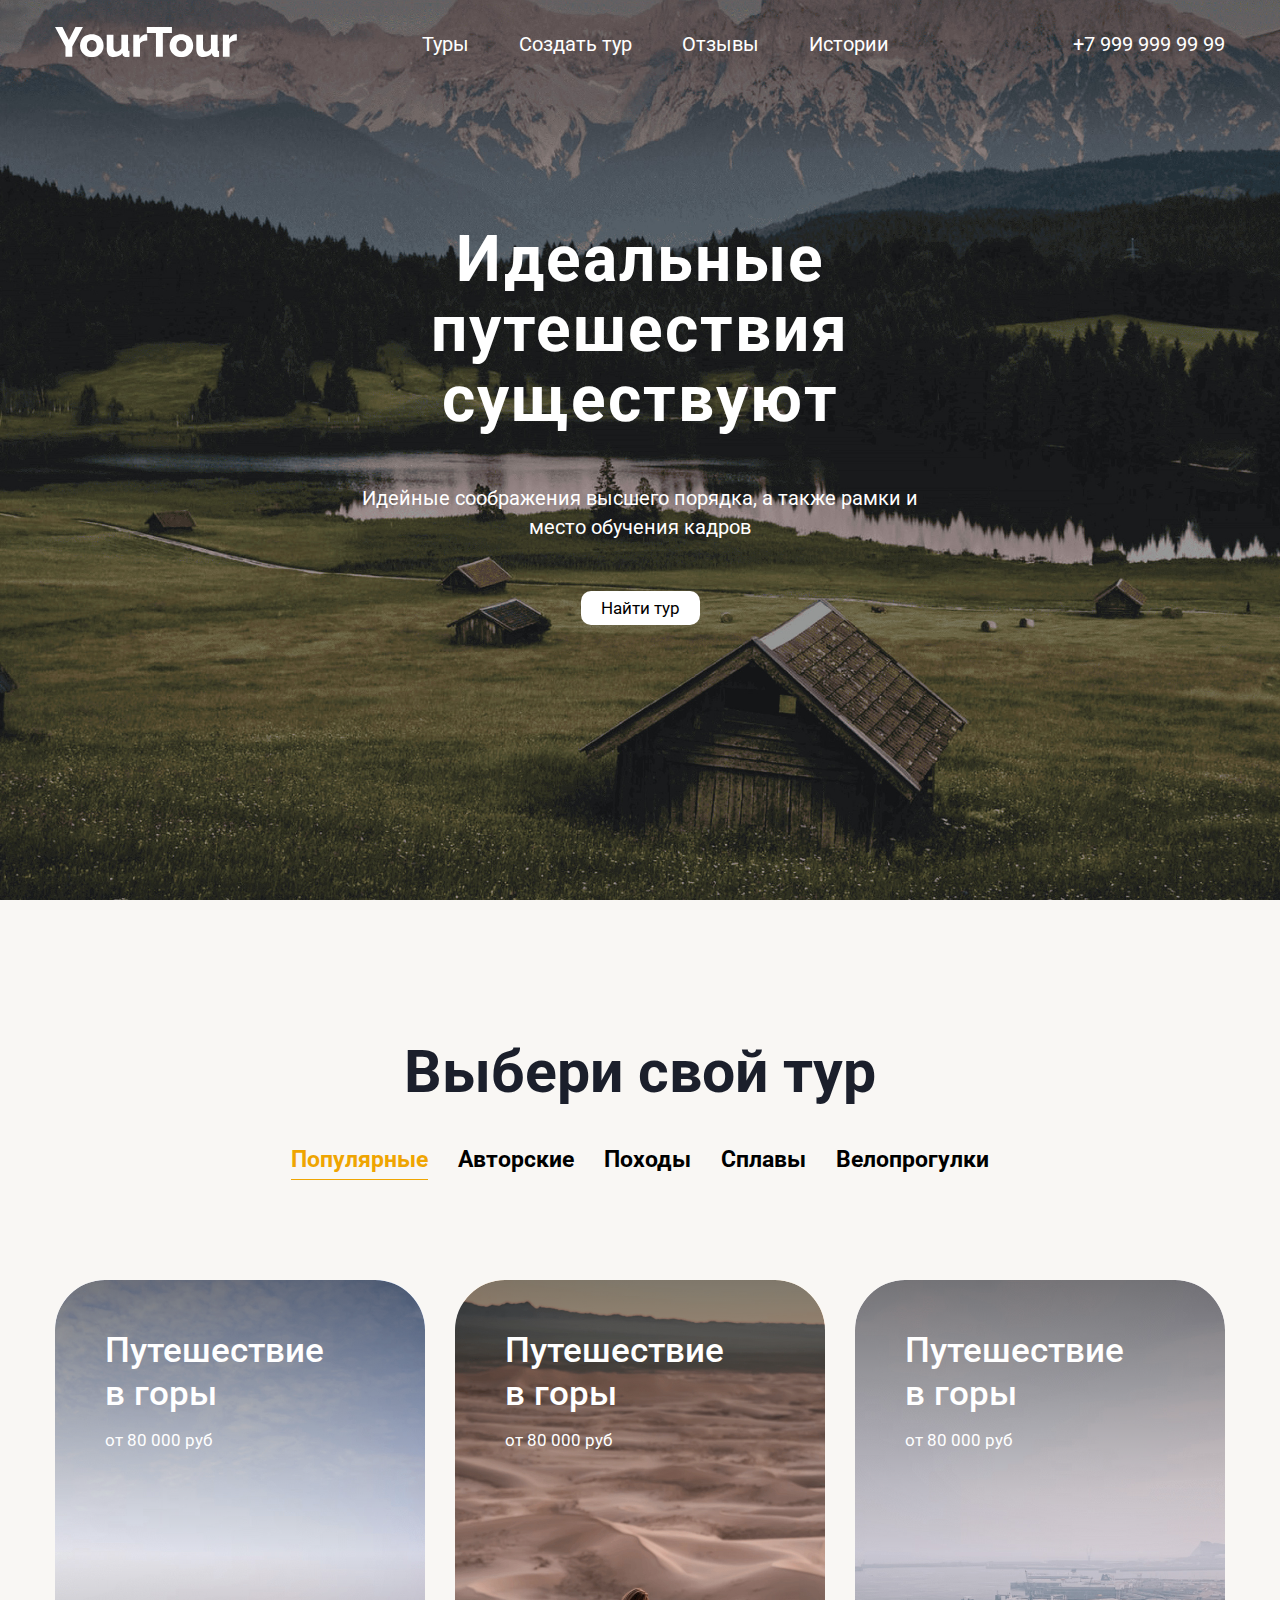
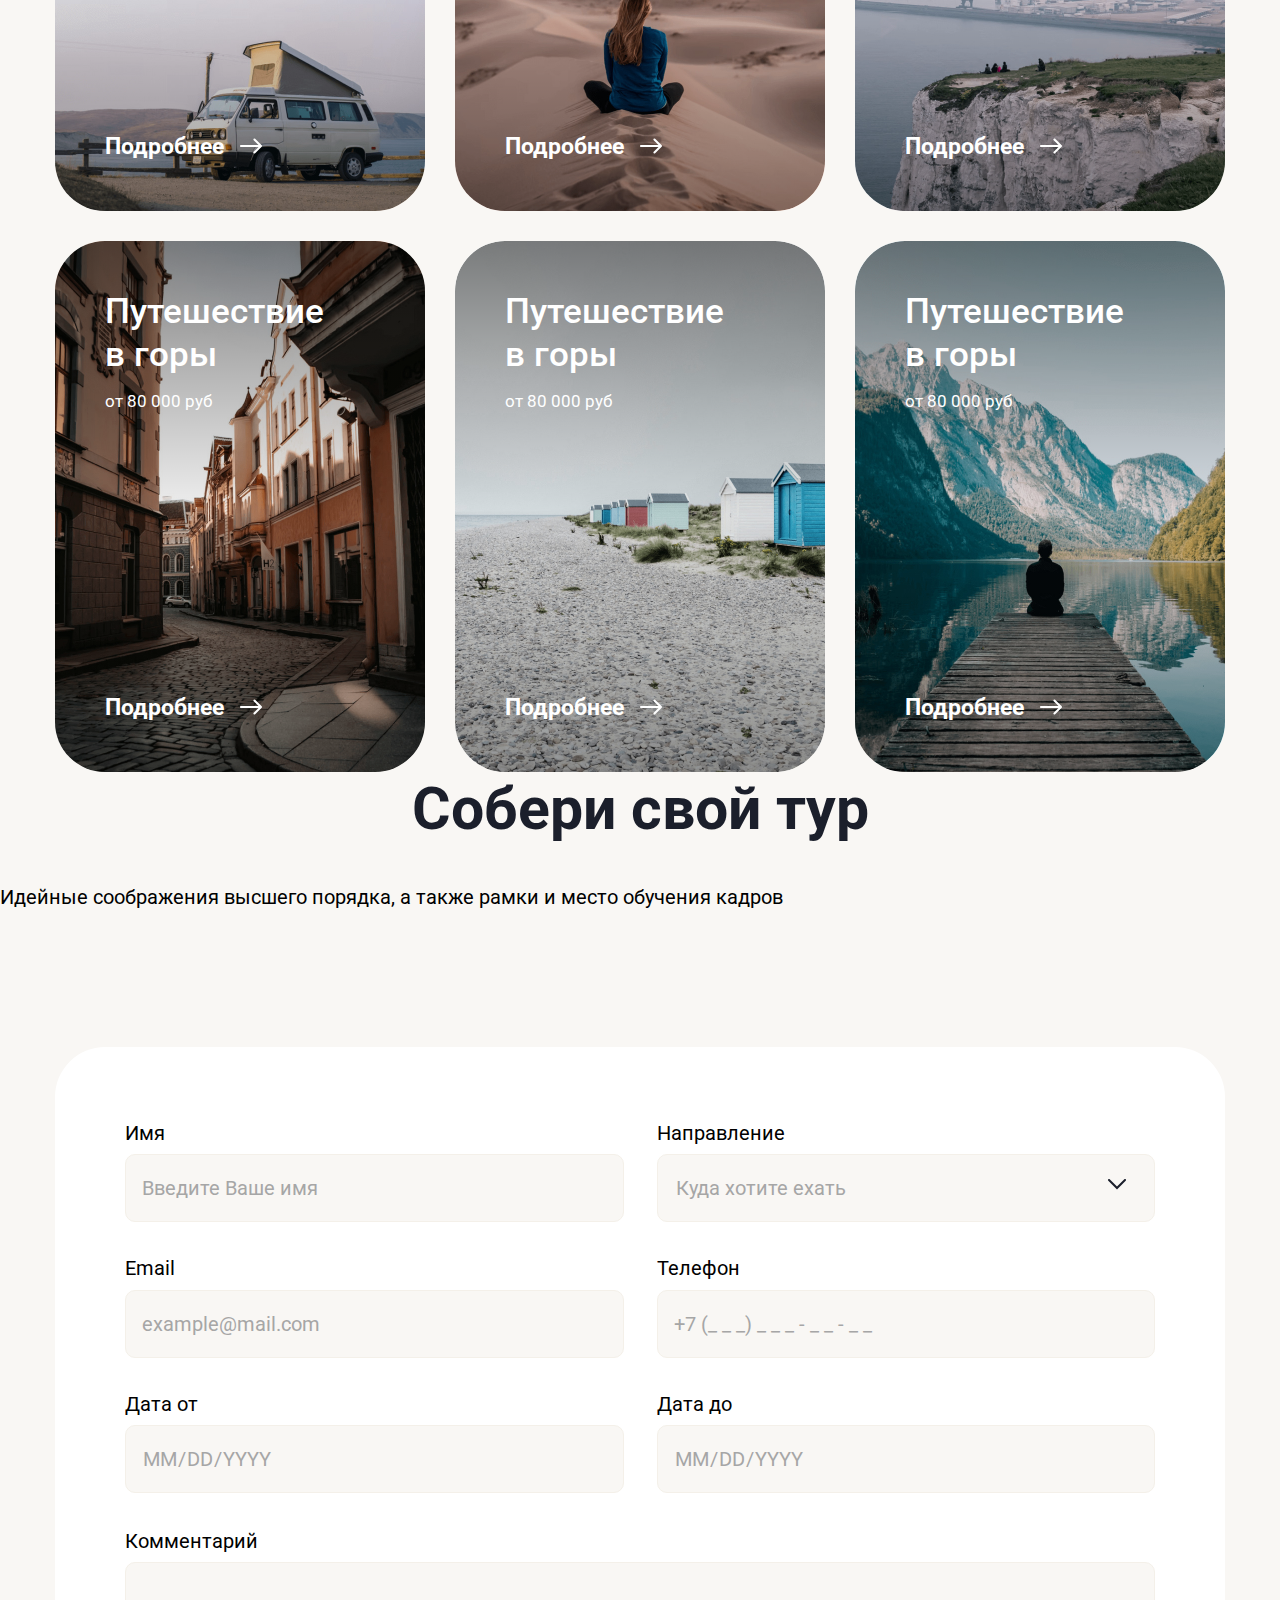
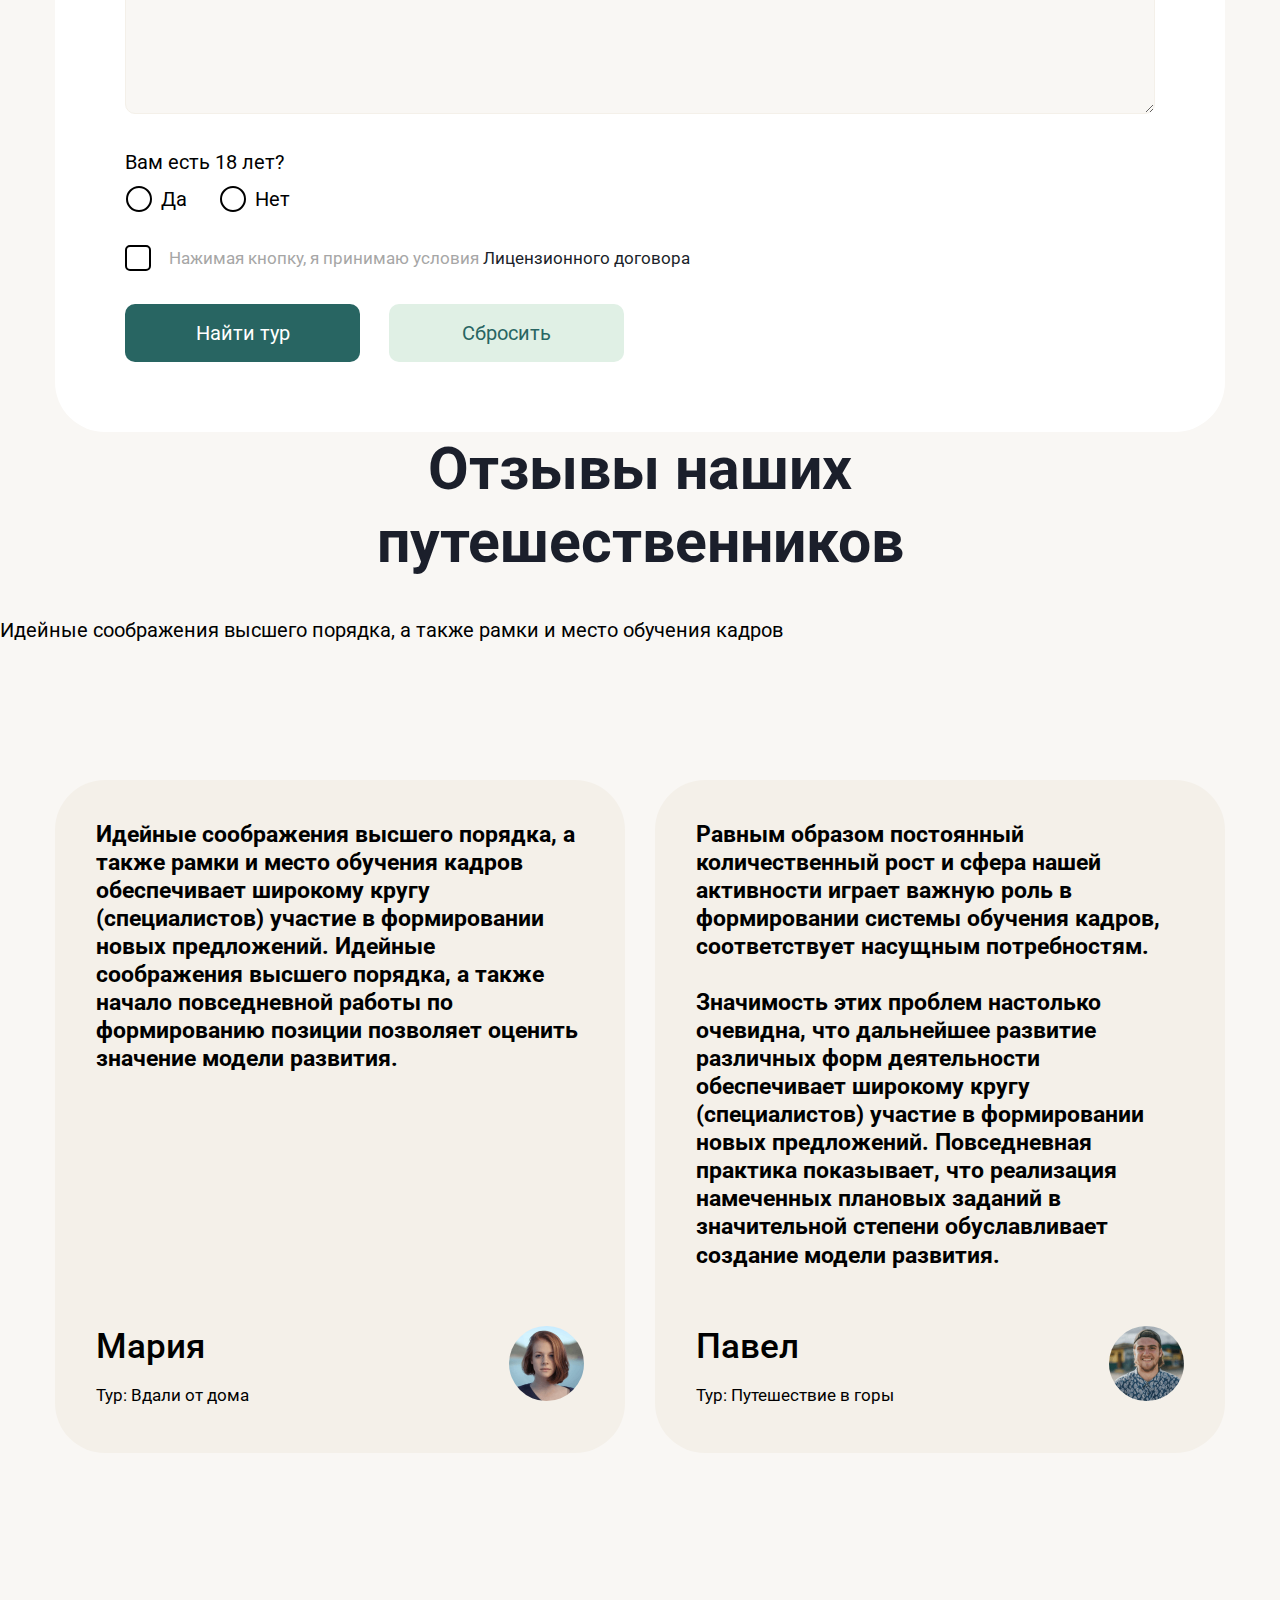
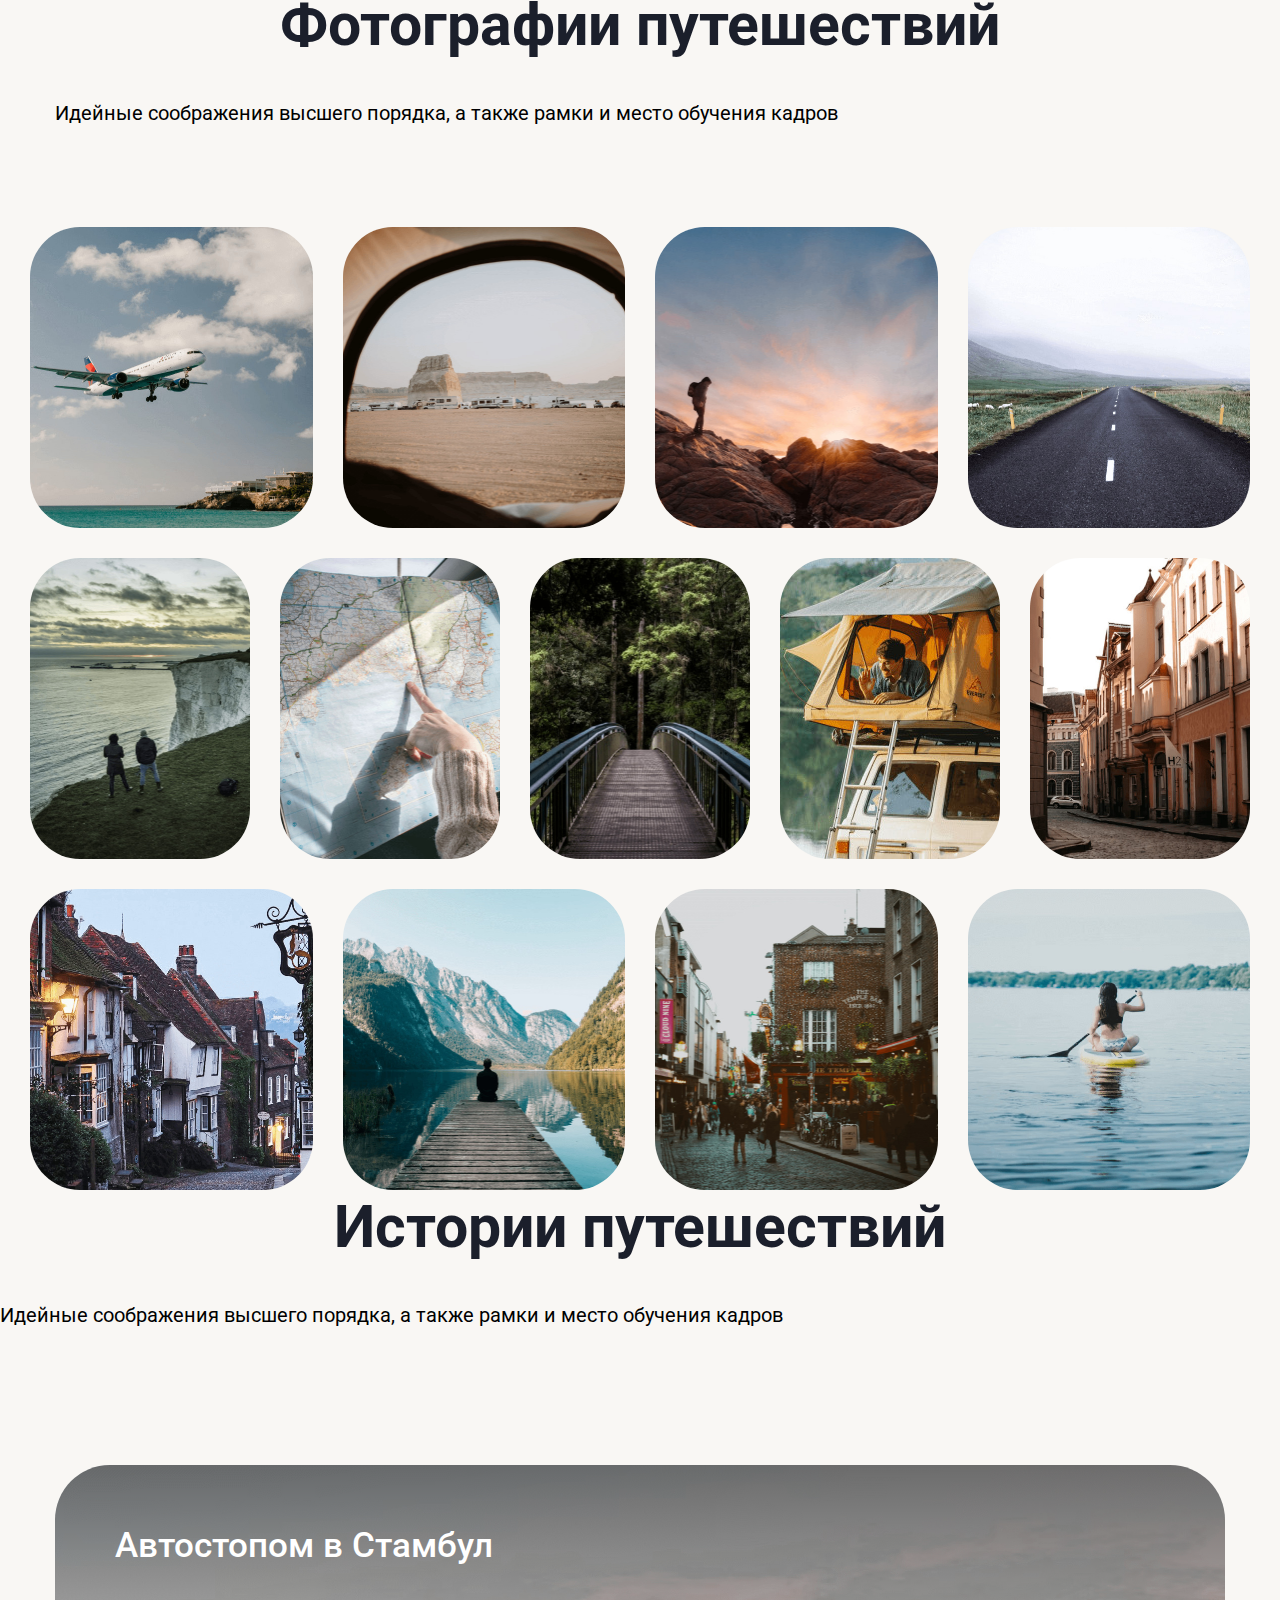
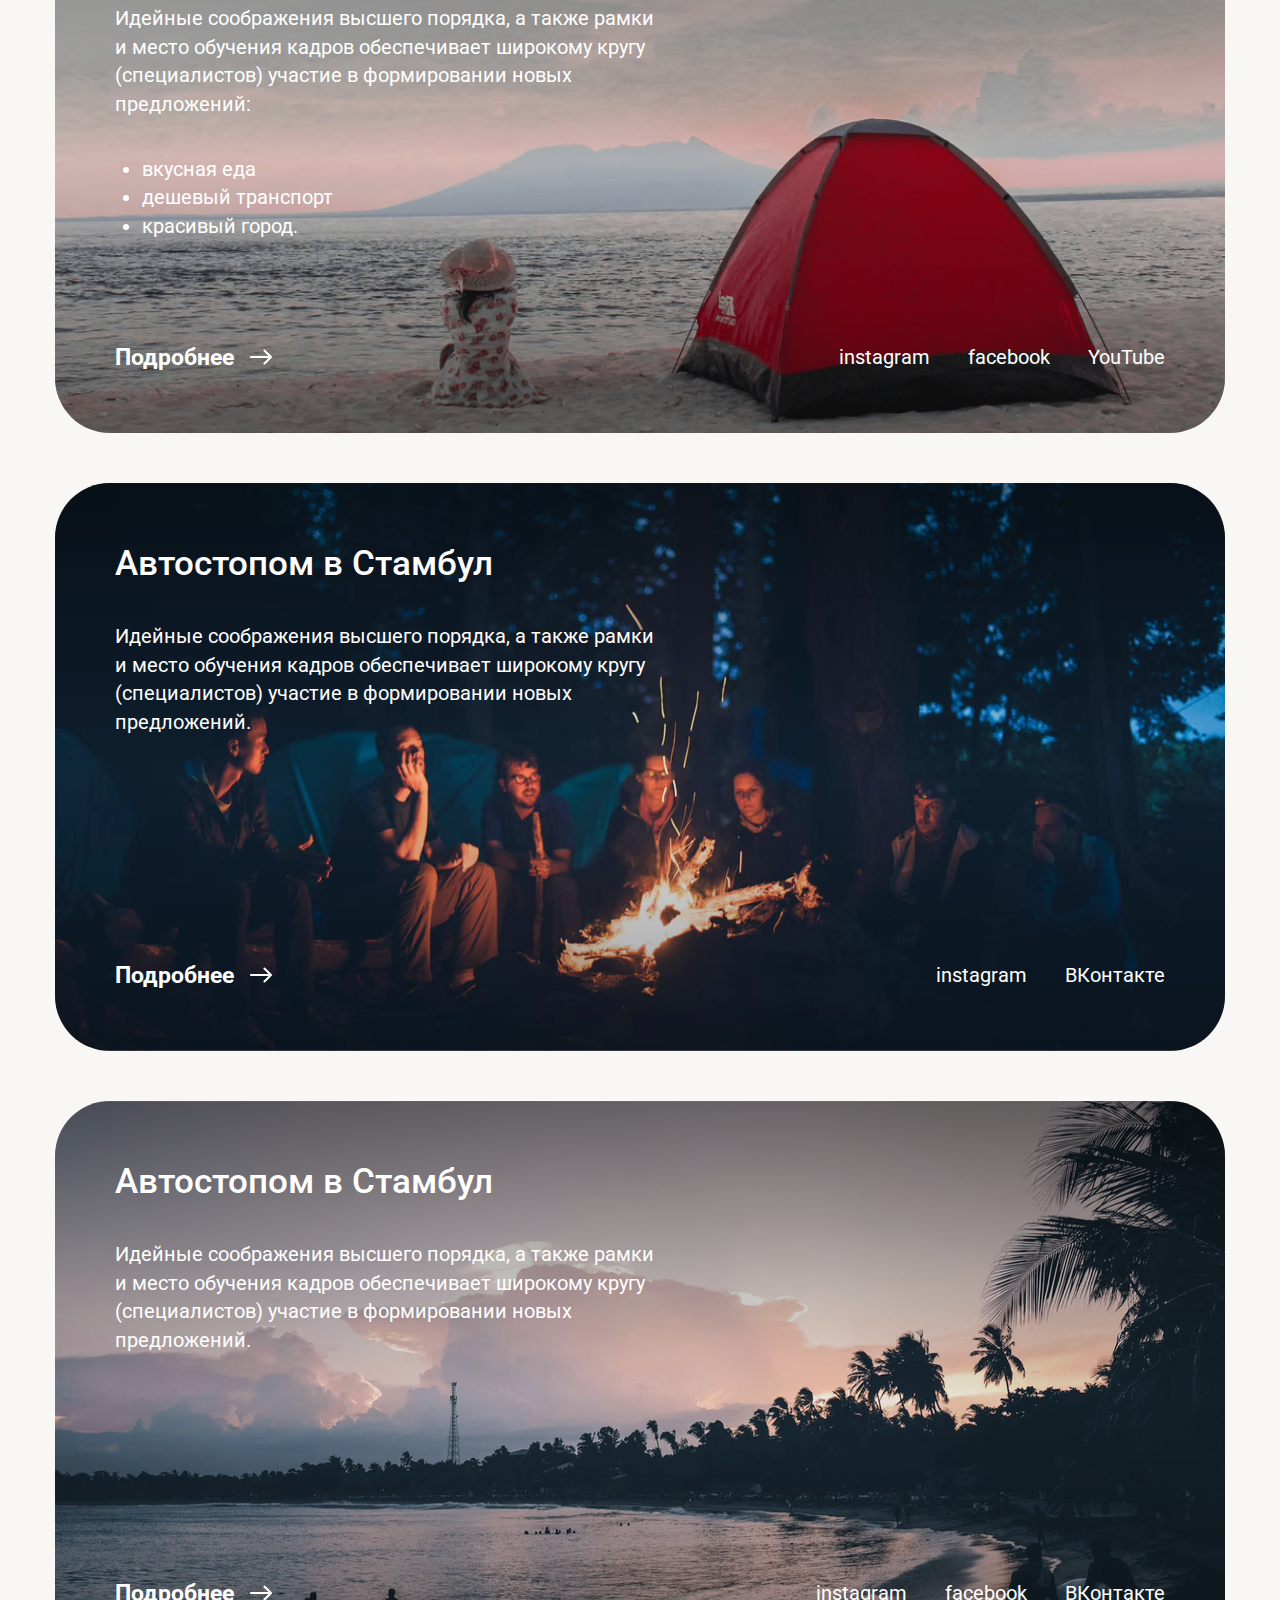
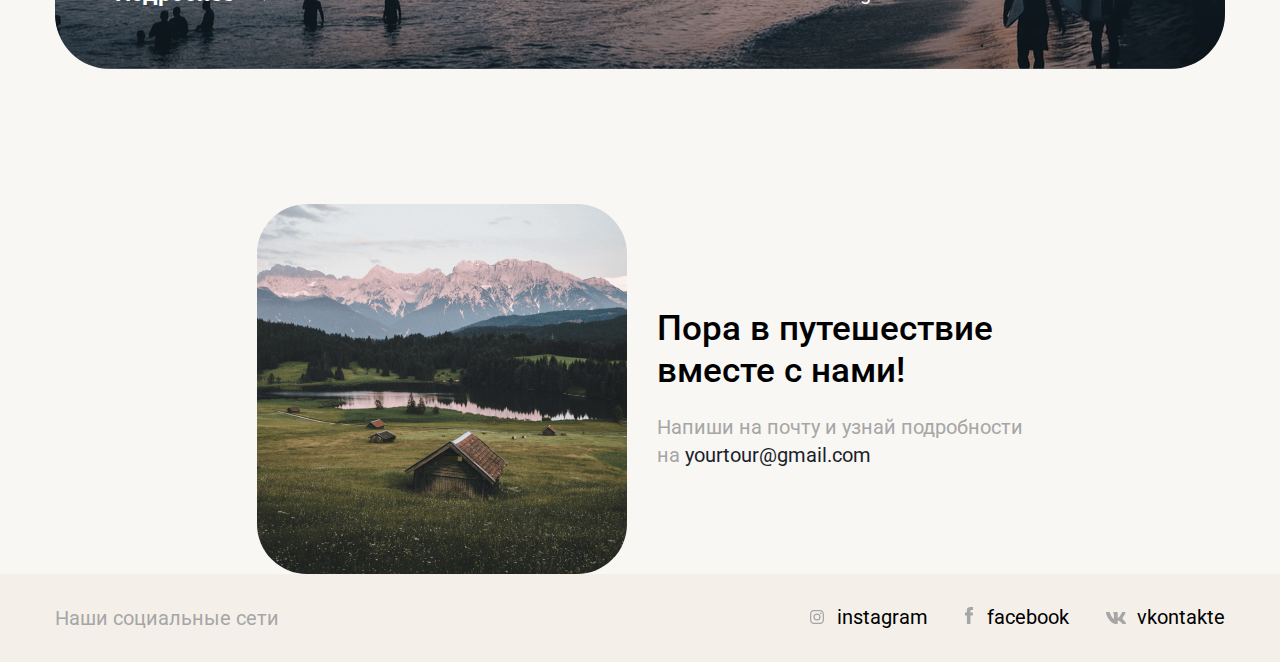
==== commit ea67e1ce: "the structure choose a tour section fixed" ====
--- a/index.html
+++ b/index.html
@@ -86,180 +86,198 @@
       </section>
 
       <section class="chooseTour">
-        <h2 class="chooseTour-title h2" id="choose-a-tour">Выбери свой тур</h2>
-        <ul class="chooseTour-options">
-          <li class="chooseTour-options-option">
-            <label class="chooseTour-option__label" for="popular">
-              <input
-                class="chooseTour-option__input"
-                type="radio"
-                name="chooseTourOption"
-                id="popular"
-                checked
-              />
-              <p class="p-big">Популярные</p>
-            </label>
-          </li>
-          <li class="chooseTour-options-option">
-            <label class="chooseTour-option__label" for="copyright">
-              <input
-                class="chooseTour-option__input"
-                type="radio"
-                name="chooseTourOption"
-                id="copyright"
-              />
-              <p class="p-big">Авторские</p>
-            </label>
-          </li>
-          <li class="chooseTour-options-option">
-            <label class="chooseTour-option__label" for="hiking">
-              <input
-                class="chooseTour-option__input"
-                type="radio"
-                name="chooseTourOption"
-                id="hiking"
-              />
-              <p class="p-big">Походы</p>
-            </label>
-          </li>
-          <li class="chooseTour-options-option">
-            <label class="chooseTour-option__label" for="alloys">
-              <input
-                class="chooseTour-option__input"
-                type="radio"
-                name="chooseTourOption"
-                id="alloys"
-              />
-              <p class="chooseTour-option__text p-big">Сплавы</p>
-            </label>
-          </li>
-          <li class="chooseTour-options-option">
-            <label class="chooseTour-option__label" for="cycling">
-              <input
-                class="chooseTour-option__input"
-                type="radio"
-                name="chooseTourOption"
-                id="cycling"
-              />
-              <p class="chooseTour-option__text p-big">Велопрогулки</p>
-            </label>
-          </li>
-        </ul>
         <div class="common-container">
+          <h2 class="chooseTour-title h2" id="choose-a-tour">Выбери свой тур</h2>
+          <ul class="chooseTour-options">
+            <li class="chooseTour-options-option">
+              <label class="chooseTour-option__label" for="popular">
+                <input
+                  class="chooseTour-option__input"
+                  type="radio"
+                  name="chooseTourOption"
+                  id="popular"
+                  checked
+                />
+                <p class="p-big">Популярные</p>
+              </label>
+            </li>
+            <li class="chooseTour-options-option">
+              <label class="chooseTour-option__label" for="copyright">
+                <input
+                  class="chooseTour-option__input"
+                  type="radio"
+                  name="chooseTourOption"
+                  id="copyright"
+                />
+                <p class="p-big">Авторские</p>
+              </label>
+            </li>
+            <li class="chooseTour-options-option">
+              <label class="chooseTour-option__label" for="hiking">
+                <input
+                  class="chooseTour-option__input"
+                  type="radio"
+                  name="chooseTourOption"
+                  id="hiking"
+                />
+                <p class="p-big">Походы</p>
+              </label>
+            </li>
+            <li class="chooseTour-options-option">
+              <label class="chooseTour-option__label" for="alloys">
+                <input
+                  class="chooseTour-option__input"
+                  type="radio"
+                  name="chooseTourOption"
+                  id="alloys"
+                />
+                <p class="chooseTour-option__text p-big">Сплавы</p>
+              </label>
+            </li>
+            <li class="chooseTour-options-option">
+              <label class="chooseTour-option__label" for="cycling">
+                <input
+                  class="chooseTour-option__input"
+                  type="radio"
+                  name="chooseTourOption"
+                  id="cycling"
+                />
+                <p class="chooseTour-option__text p-big">Велопрогулки</p>
+              </label>
+            </li>
+          </ul>
           <div class="chooseTour-cards">
-            <div class="chooseTour-card chooseTour-scalе">
+            <div class="chooseTour-card ">
               <img
                 alt="Tour photo"
-                class="chooseTour-scalе Choose-card__img"
+                class="choose-card__img"
                 src="assets/img/cardTourPhoto/card_tour_photo-1.jpg"
               />
               <div class="chooseTour-card__info">
-                <h3 class="chooseTour-card__title h3">Путешествие в горы</h3>
-                <p class="chooseTour-card__price p-small">от 80 000 руб</p>
-              </div>
-              <button class="chooseTour-card__button p-big">
-                Подробнее
-                <img
-                  alt="Arrow"
-                  class="chooseTour-card__button-icon"
-                  src="assets/icon/Vector.svg"
-                />
-              </button>
-            </div>
-            <div class="chooseTour-card chooseTour-scalе">
+                <div  class="chooseTour-card__text">
+                  <h3 class="chooseTour-card__title h3">Путешествие <br/> в горы</h3>
+                  <p class="chooseTour-card__price p-small">от 80 000 руб</p>
+                </div>
+                <button class="chooseTour-card__button p-big">
+                  Подробнее
+                  <img
+                    alt="Arrow"
+                    class="chooseTour-card__button-icon"
+                    src="assets/icon/Vector.svg"
+                  />
+                </button>
+              </div>
+             
+            </div>
+            <div class="chooseTour-card">
               <img
                 alt="Tour photo"
-                class="chooseTour-scalе Choose-card__img"
+                class=" choose-card__img"
                 src="assets/img/cardTourPhoto/card_tour_photo-2.jpg"
               />
               <div class="chooseTour-card__info">
-                <h3 class="chooseTour-card__title h3">Путешествие в горы</h3>
-                <p class="chooseTour-card__price p-small">от 80 000 руб</p>
-              </div>
-              <button class="chooseTour-card__button p-big">
-                Подробнее
-                <img
-                  alt="Arrow"
-                  class="chooseTour-card__button-icon"
-                  src="assets/icon/Vector.svg"
-                />
-              </button>
-            </div>
-            <div class="chooseTour-card chooseTour-scalе">
+                <div  class="chooseTour-card__text">
+                  <h3 class="chooseTour-card__title h3">Путешествие <br/> в горы</h3>
+                  <p class="chooseTour-card__price p-small">от 80 000 руб</p>
+                </div>
+                <button class="chooseTour-card__button p-big">
+                  Подробнее
+                  <img
+                    alt="Arrow"
+                    class="chooseTour-card__button-icon"
+                    src="assets/icon/Vector.svg"
+                  />
+                </button>
+              </div>
+             
+            </div>
+            <div class="chooseTour-card ">
               <img
                 alt="Tour photo"
-                class="chooseTour-scalе Choose-card__img"
+                class=" choose-card__img"
                 src="assets/img/cardTourPhoto/card_tour_photo-3.jpg"
               />
               <div class="chooseTour-card__info">
-                <h3 class="chooseTour-card__title h3">Путешествие в горы</h3>
-                <p class="chooseTour-card__price p-small">от 80 000 руб</p>
-              </div>
-              <button class="chooseTour-card__button p-big">
-                Подробнее
-                <img
-                  alt="Arrow"
-                  class="chooseTour-card__button-icon"
-                  src="assets/icon/Vector.svg"
-                />
-              </button>
-            </div>
-            <div class="chooseTour-card chooseTour-scalе">
+                <div  class="chooseTour-card__text">
+                  <h3 class="chooseTour-card__title h3">Путешествие <br/> в горы</h3>
+                  <p class="chooseTour-card__price p-small">от 80 000 руб</p>
+                </div>
+                <button class="chooseTour-card__button p-big">
+                  Подробнее
+                  <img
+                    alt="Arrow"
+                    class="chooseTour-card__button-icon"
+                    src="assets/icon/Vector.svg"
+                  />
+                </button>
+              </div>
+              
+            </div>
+            <div class="chooseTour-card ">
               <img
                 alt="Tour photo"
-                class="chooseTour-scalе Choose-card__img"
+                class="choose-card__img"
                 src="assets/img/cardTourPhoto/card_tour_photo-4.jpg"
               />
               <div class="chooseTour-card__info">
-                <h3 class="chooseTour-card__title h3">Путешествие в горы</h3>
-                <p class="chooseTour-card__price p-small">от 80 000 руб</p>
-              </div>
-              <button class="chooseTour-card__button p-big">
-                Подробнее
-                <img
-                  alt="Arrow"
-                  class="chooseTour-card__button-icon"
-                  src="assets/icon/Vector.svg"
-                />
-              </button>
-            </div>
-            <div class="chooseTour-card chooseTour-scalе">
+                <div  class="chooseTour-card__text">
+                  <h3 class="chooseTour-card__title h3">Путешествие <br/> в горы</h3>
+                  <p class="chooseTour-card__price p-small">от 80 000 руб</p>
+                </div>
+                <button class="chooseTour-card__button p-big">
+                  Подробнее
+                  <img
+                    alt="Arrow"
+                    class="chooseTour-card__button-icon"
+                    src="assets/icon/Vector.svg"
+                  />
+                </button>
+              </div>
+              
+            </div>
+            <div class="chooseTour-card ">
               <img
                 alt="Tour photo"
-                class="chooseTour-scalе Choose-card__img"
+                class="choose-card__img"
                 src="assets/img/cardTourPhoto/card_tour_photo-5.jpg"
               />
               <div class="chooseTour-card__info">
-                <h3 class="chooseTour-card__title h3">Путешествие в горы</h3>
-                <p class="chooseTour-card__price p-small">от 80 000 руб</p>
-              </div>
-              <button class="chooseTour-card__button p-big">
-                Подробнее
-                <img
-                  alt="Arrow"
-                  class="chooseTour-card__button-icon"
-                  src="assets/icon/Vector.svg"
-                />
-              </button>
-            </div>
-            <div class="chooseTour-card chooseTour-scalе">
+                <div  class="chooseTour-card__text">
+                  <h3 class="chooseTour-card__title h3">Путешествие <br/> в горы</h3>
+                  <p class="chooseTour-card__price p-small">от 80 000 руб</p>
+                </div>
+                <button class="chooseTour-card__button p-big">
+                  Подробнее
+                  <img
+                    alt="Arrow"
+                    class="chooseTour-card__button-icon"
+                    src="assets/icon/Vector.svg"
+                  />
+                </button>
+              </div>
+             
+            </div>
+            <div class="chooseTour-card ">
               <img
                 alt="Tour photo"
-                class="chooseTour-scalе Choose-card__img"
+                class="choose-card__img"
                 src="assets/img/cardTourPhoto/card_tour_photo-6.jpg"
               />
               <div class="chooseTour-card__info">
-                <h3 class="chooseTour-card__title h3">Путешествие в горы</h3>
-                <p class="chooseTour-card__price">от 80 000 руб</p>
-              </div>
-              <button class="chooseTour-card__button p-big">
-                Подробнее
-                <img
-                  alt="Arrow"
-                  class="chooseTour-card__button-icon"
-                  src="assets/icon/Vector.svg"
-                />
-              </button>
+                 <div  class="chooseTour-card__text">
+                  <h3 class="chooseTour-card__title h3">Путешествие <br/> в горы</h3>
+                  <p class="chooseTour-card__price p-small">от 80 000 руб</p>
+                </div>
+                <button class="chooseTour-card__button p-big">
+                  Подробнее
+                  <img
+                    alt="Arrow"
+                    class="chooseTour-card__button-icon"
+                    src="assets/icon/Vector.svg"
+                  />
+                </button>
+              </div>
+              
             </div>
           </div>
         </div>
--- a/css/Tours.css
+++ b/css/Tours.css
@@ -59,9 +59,9 @@
     display:  flex;
     justify-content: center;
     flex-wrap: wrap; 
-    margin-top:35px;
+    /*margin-top:35px;
     margin-left:auto ;
-    margin-right: auto;
+    margin-right: auto;*/
     list-style: none;
 }
 
@@ -103,72 +103,66 @@
     transition:none;
 }
 
-.chooseTour-cards{
-    position: relative; 
-    margin-left: auto;
-    margin-right: auto;
-}
-
-.chooseTour-card{
-    position: relative; 
+.chooseTour-card {
+    position: relative;
     overflow: hidden;
-}
-
-.Choose-card__img{
-    object-fit: cover;
-}
-
-.chooseTour-scalе{
+    cursor: pointer;
+}
+
+.choose-card__img{
+    position: absolute;
+    top:0;
+    left: 0;
     width: 100%;
     height: 100%;
-    transition: transform 0.2s;
-    cursor: pointer; 
-}
-
-.chooseTour-scalе::after{
+    transition: transform 0.3s;
+}
+
+.chooseTour-card:hover .choose-card__img {
+    transform: scale(1.2);
+}
+
+.chooseTour-card::after{
     position: absolute;
     left: 0;
     top:0;
     width: 100%;
     height: 100%;
-    border-radius: 45px;
     content:''; 
     background: linear-gradient(360deg, rgba(0, 0, 0, 0.4) 0%, rgba(0, 0, 0, 0.06) 48.44%, rgba(0, 0, 0, 0.5) 100%);
 }
 
 .chooseTour-card__info{
-    position: absolute; 
-    top: 0; 
-    left: 0;
-    z-index: 3;
+    position:absolute;
+    top: 0;
+    left:0;
+    display: flex;
+    flex-direction: column;
+    justify-content: space-between;
+    height: 100%;
+    width: 100%;
+    color: #FFFFFF; 
+    z-index: 3;  
+}
+
+.chooseTour-card__button{
+    align-self: flex-start;
     color: #FFFFFF;
-}
-
-.chooseTour-card__button{
-    position: absolute;
-    z-index:3;
-    border:none;
-    color: #FFFFFF;
-    background: none;
-    transition: background-color 0.2s;
-}
-
-.chooseTour-scalе:hover .Choose-card__img {
-    transform: scale(1.2);
-}
-
-.chooseTour-scalе:active .chooseTour-card__button:active{
-    background: #EFA501;
+    transition: background-color 0.3s;
+}
+
+.chooseTour-card:active .chooseTour-card__button:active{
+    background-color: #EFA501;
     transition:none;
 }
 
-.form-subtitle{
+/*.form-subtitle{
     margin-left: auto;
     margin-right: auto;
     margin-top: 29px;
     text-align: center;
     color: #A6A6A6;
-}
+}*/
 
 form{
     margin-left: auto;
@@ -444,7 +438,7 @@
     text-align: center;
 }
 
-.reviews-subtitle{
+/*.reviews-subtitle{
     display: flex;
     width:415px;
     height: 56px;
@@ -456,7 +450,7 @@
     font-size: 20px;
     line-height: 142%;
     color: #A6A6A6;
-}
+}*/
 
 .reviews-review{
     display: grid;
@@ -484,12 +478,12 @@
     color: #A6A6A6;
 }
 
-.photos-subtitle{
+/*.photos-subtitle{
     margin: 30px auto;
     max-width:415px;
     text-align: center;
     color: #A6A6A6;
-}
+}*/
 
 .photos-Trip{
     margin: 0, auto;
@@ -522,7 +516,7 @@
     margin-top: 30px;
 }
 
-.stories-subtitle{
+/*.stories-subtitle{
     display: flex;
     width:415px;
     height: 56px;
@@ -532,7 +526,7 @@
     text-align: center;
     color: #A6A6A6;
     margin-bottom: 98px;
-}
+}*/
 
 .stories-card {
     position: relative;
@@ -770,6 +764,10 @@
         background: #F8E6BE;
         color: #1B1F2B;  
     }
+
+    .chooseTour-options{
+       margin-bottom: 100px;
+    }
   
     .chooseTour-options-option{
         margin-right:30px;
@@ -784,43 +782,40 @@
         display: grid;
         grid-template-columns: repeat(3, 1fr);
         grid-gap: 30px;
-        width: 100%;
-        margin-top: 100px;
     }  
 
-    .chooseTour-card{
+    .chooseTour-card {
         height: 531px;
-        border-radius: 45px;        
-    }
- 
-    .chooseTour-scalе:hover .chooseTour-card__button{
+        border-radius: 50px;
+    }
+    
+    .chooseTour-card::after{
+        border-radius: 50px;
+    }
+
+    .chooseTour-card__info{
+        padding: 50px;
+    }
+
+    .chooseTour-card__button{
+        padding: 6px 20px;
+        margin: -6px -20px;
+        border-radius: 50px;
+    }
+
+    .chooseTour-card:hover .chooseTour-card__button{
         background-color:  #286562;
         cursor: pointer; 
     }
 
-    .chooseTour-card__info{
-        padding: 50px 80px 0 50px;
-    }
-    
-    .chooseTour-card__price{
-        margin-top: 16px;
-    }
-
-    .chooseTour-card__button{
-        left:29px;
-        margin-top: 447px;
-        padding: 6px 20px;
-        border-radius: 50px;
-    }
-
     .chooseTour-card__button-icon{
         padding-left: 10px;  
     }
 
-    .form-subtitle{
+    /*.form-subtitle{
         max-width:405px;
         max-height: 56px;
-    }
+    }*/
    
    form{
         display: grid;
@@ -1009,6 +1004,10 @@
        width: 442px;   
     }
 
+    .chooseTour-options{
+        margin-bottom: 100px;
+     }
+
     .chooseTour-options-option{
         margin-right:30px;
     }
@@ -1017,38 +1016,36 @@
         display: grid;
         grid-template-columns: repeat(2, 1fr);
         grid-gap: 18px; 
-        margin-top:100px;
-    }
-
-    .chooseTour-card{
+    }  
+
+    .chooseTour-card {
         height: 531px;
         border-radius: 50px;
     }
+    
+    .chooseTour-card::after{
+        border-radius: 50px;
+    }
 
     .chooseTour-card__info{
-        padding: 50px 50px 0 50px; 
-    }
-
-    .chooseTour-card__price{
-        margin-top: 16px;
+        padding: 50px;
     }
 
     .chooseTour-card__button{
-        left:29px;
-        margin-top: 447px;
         padding: 6px 20px;
+        margin: -6px -20px;
         border-radius: 50px;
     }
 
     .chooseTour-card__button-icon{
-        padding-left: 11px;  
-    }
-
-    .form-subtitle{
+        padding-left: 10px;  
+    }
+
+   /* .form-subtitle{
         margin-top: 31px;
         max-width:405px;
         max-height: 56px;
-    }
+    }*/
 
     form{
         display: grid;
@@ -1146,9 +1143,9 @@
         margin-left: 24px;
     }
    
-    .reviews-subtitle{
+ /*   .reviews-subtitle{
         margin-top: 114px;
-    }
+    }*/
  
     .reviews-review{ 
         grid-template-columns: 1fr 1fr;
@@ -1212,9 +1209,9 @@
         margin-top: 30px;
     }
 
-    .stories-subtitle{
+   /* .stories-subtitle{
         margin-bottom: 100px;
-    }
+    }*/
 
     .stories-card{
         margin-bottom: 50px;
@@ -1296,44 +1293,34 @@
     
     .chooseTour-options {
         gap: 10px;
-        margin-top:30px;
-        padding-left: 20px;
-        padding-right: 20px;
-    }
+        margin-bottom: 46px;
+    }
+
     .chooseTour-options p::after {
         margin-top: 0;
     }
 
     .chooseTour-cards{
         display: grid;
-        width: 100%;
         grid-gap: 18px;
-        margin-top: 46px;
-    }
-
-   .chooseTour-card{
+    }  
+
+    .chooseTour-card {
         height:318px;
         border-radius: 20px;
     }
-  
-    .chooseTour-scalе::after{  
+    
+    .chooseTour-card::after{
         border-radius: 20px;
     }
 
     .chooseTour-card__info{
-        top:0;
-        left:0;
         padding: 25px;
     }
 
-    .chooseTour-card__price{ 
-        margin-top: 13px;
-    }
-   
     .chooseTour-card__button{
-        left: 5px; 
-        margin-top: 263px; 
         padding: 6px 20px;
+        margin: -6px -20px;
         border-radius: 50px;
     }
 
@@ -1341,11 +1328,11 @@
         vertical-align: middle;
         padding-left: 13px; 
     }
-   
-    .form-subtitle{
+  
+   /* .form-subtitle{
         width: 89vmin;
         margin-top: 21px;
-    }
+    }*/
 
     form{
         margin-top: 40px;
@@ -1495,17 +1482,17 @@
         margin-left: 6px;   
     }
 
-    .reviews-title{
+   /**/ .reviews-title{
        width: 318px;
        height: 76px;
     }
     
-    .reviews-subtitle{
+   /* .reviews-subtitle{
         margin-left: auto;
         margin-right: auto;
         margin-top: 95px;
         width: 318px;
-    }
+    }*/
         
     .reviews-review{
         display: flex;
@@ -1534,9 +1521,9 @@
     }
 
 
-    .photos-subtitle{
+  /*  .photos-subtitle{
         margin-top: 20px;
-    }
+    }*/
 
     .photos-Trip{
         width: 100%;
@@ -1578,21 +1565,21 @@
         margin-top: 18px;
     }
  
-    .stories-Title{
+  /*  .stories-Title{
         margin-left: auto;
         margin-right: auto;
         width: 319px;
         height: 76px;
-    }
-
-    .stories-subtitle{   
+    }*/
+
+  /*  .stories-subtitle{   
         margin-left: auto;
         margin-right: auto;
         margin-top: 95px;
         margin-bottom: 40px;
         width: 318px;
         display: flex;
-    }
+    }*/
 
     .stories-card{
         height: 455px;
--- a/css/CommonStyles.css
+++ b/css/CommonStyles.css
@@ -42,15 +42,16 @@
 }
 
 .h2{
-    margin-top: 56px;
-    padding-top: 79px;
+   /* margin-top: 56px;
+    padding-top: 79px;*/
+    margin-bottom: 38px;
     color:#1B1F2B;
     text-align: center;
     font-size:59px;
     font-weight: 700;
     line-height: 124%;
-    -webkit-background-clip: content-box;
-    background-clip: content-box;
+   /* -webkit-background-clip: content-box;
+    background-clip: content-box;*/
 }
 
 .h3{
@@ -86,9 +87,12 @@
 .common-container{
     margin: 0 auto;
     width: 100%;
-    max-width: 1170px; 
-    /*background-color: pink;*/
-    padding-bottom: 135px; 
+    max-width: 1170px;
+    margin-top: 135px; 
+}
+
+.chooseTour-card__title{
+    margin-bottom: 12px;  
 }
 
 @media screen and (min-width:768px) and (max-width:1240px) {
@@ -96,7 +100,6 @@
     .common-container{
         max-width:1040px;
         padding: 0 53px;
-        padding-bottom: 135px; 
     }
 
     .h1 {
@@ -104,9 +107,16 @@
     }
 
     .h2{
-        margin-top: 50px;
-        padding-top: 85px;
+        margin-bottom: 35px;
     } 
+
+    .chooseTour-card__title br {
+        display: none; 
+    }
+
+    .chooseTour-card__title{
+        margin-bottom: 14px;  
+    }
 }
 
 @media screen and (max-width:768px){
@@ -114,7 +124,7 @@
    .common-container{
         max-width:760px;
         padding: 0 21px;
-        padding-bottom: 75px;
+        margin-top: 75px; 
     }
 
     .p-big{
@@ -139,7 +149,8 @@
     }
 
     .h2{
-        margin-top: -3px;
+       /* margin-top: -3px;*/
+        margin-bottom: 32px; 
         font-size:34px; 
         line-height: 112%;
         letter-spacing: 1px;
@@ -151,4 +162,12 @@
         line-height: 120%; 
         letter-spacing: 1px; 
     }
+
+    .chooseTour-card__title{
+        margin-bottom: 15px;  
+    }
+
+    .chooseTour-card__title br {
+        display: none; 
+    }
 }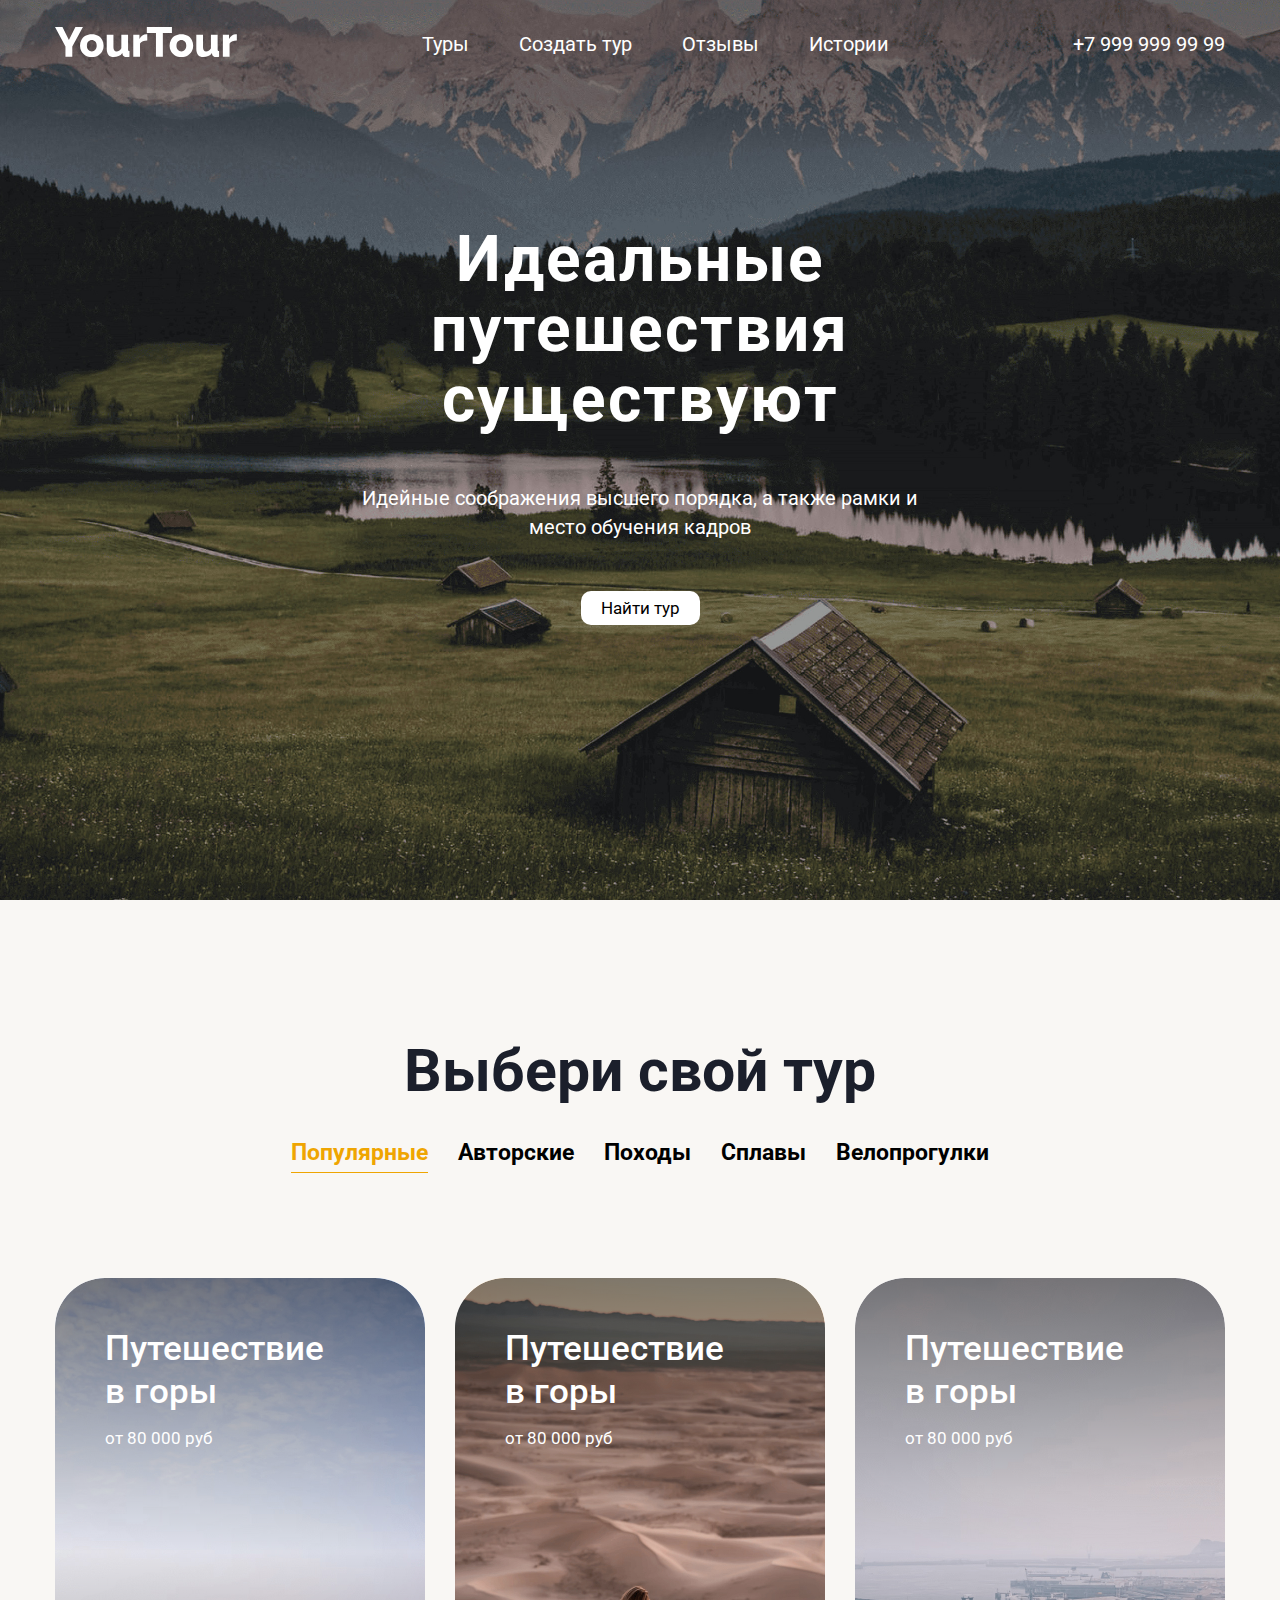
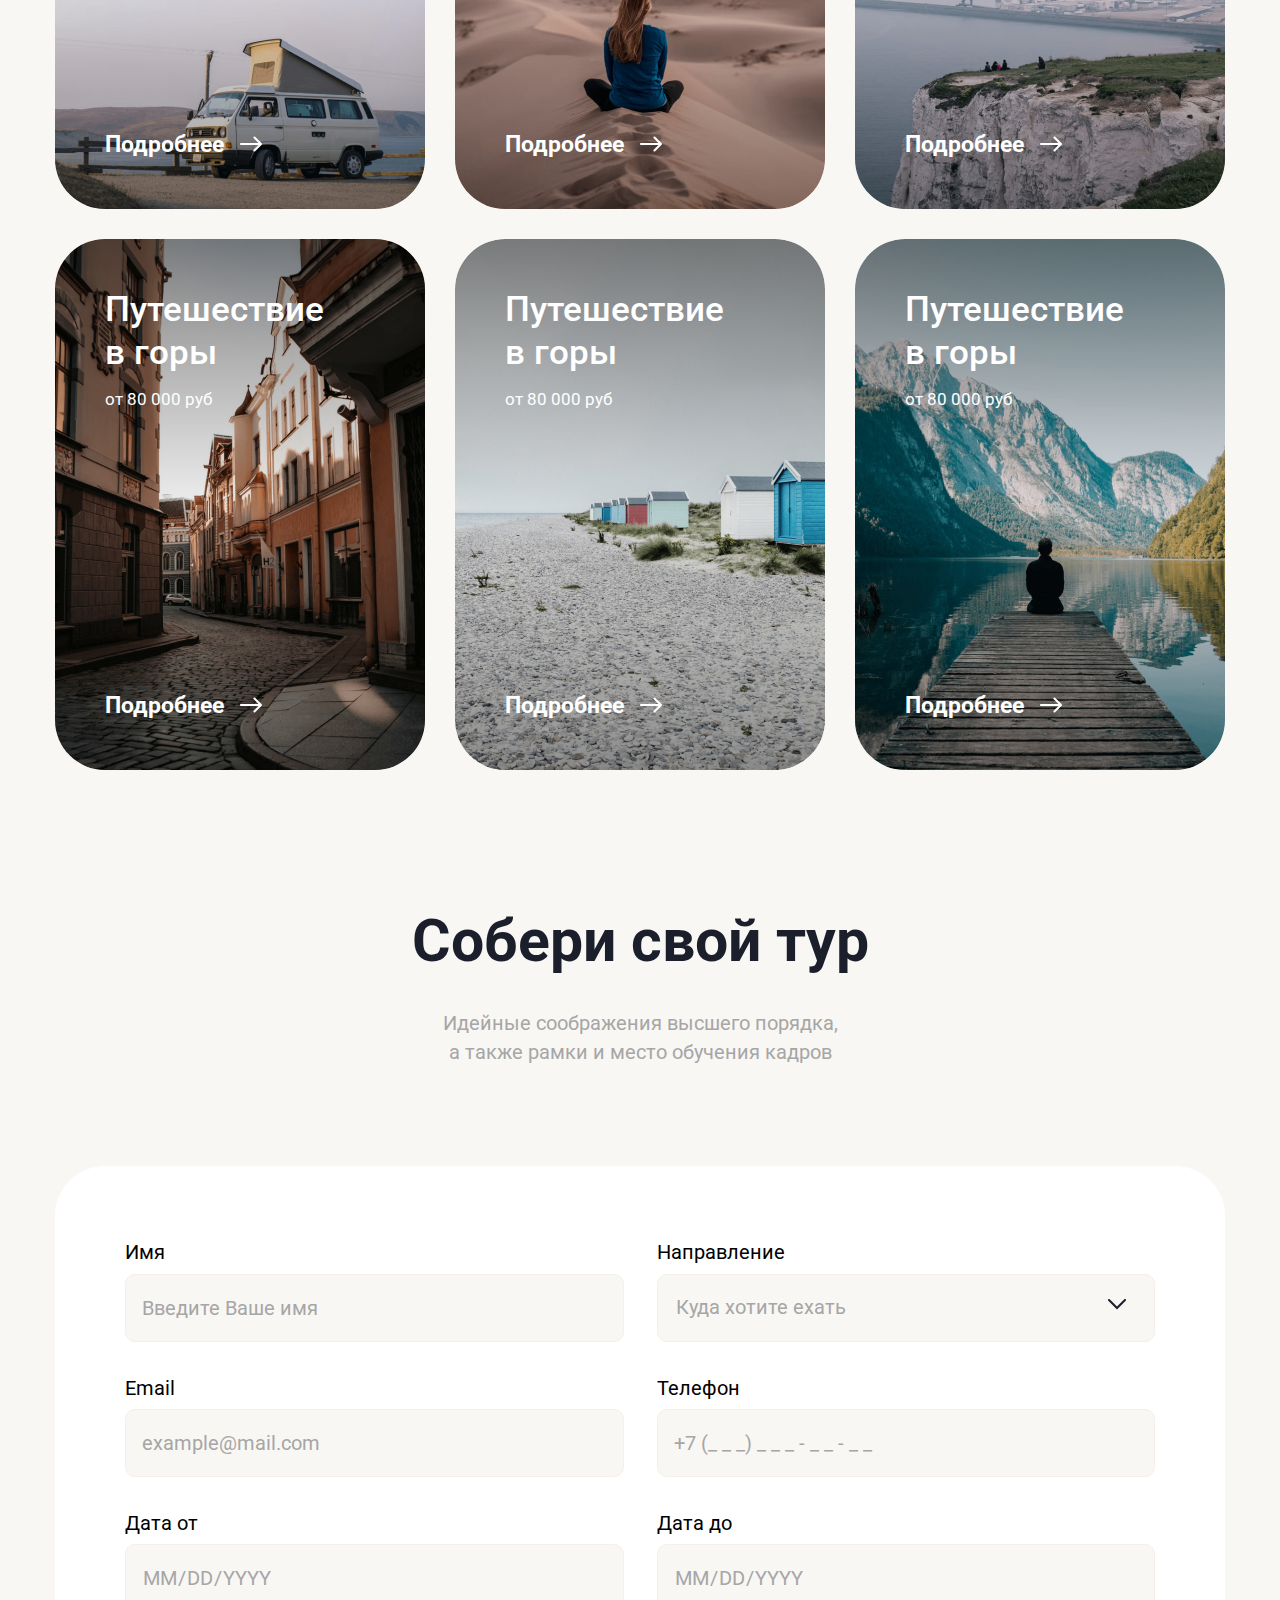
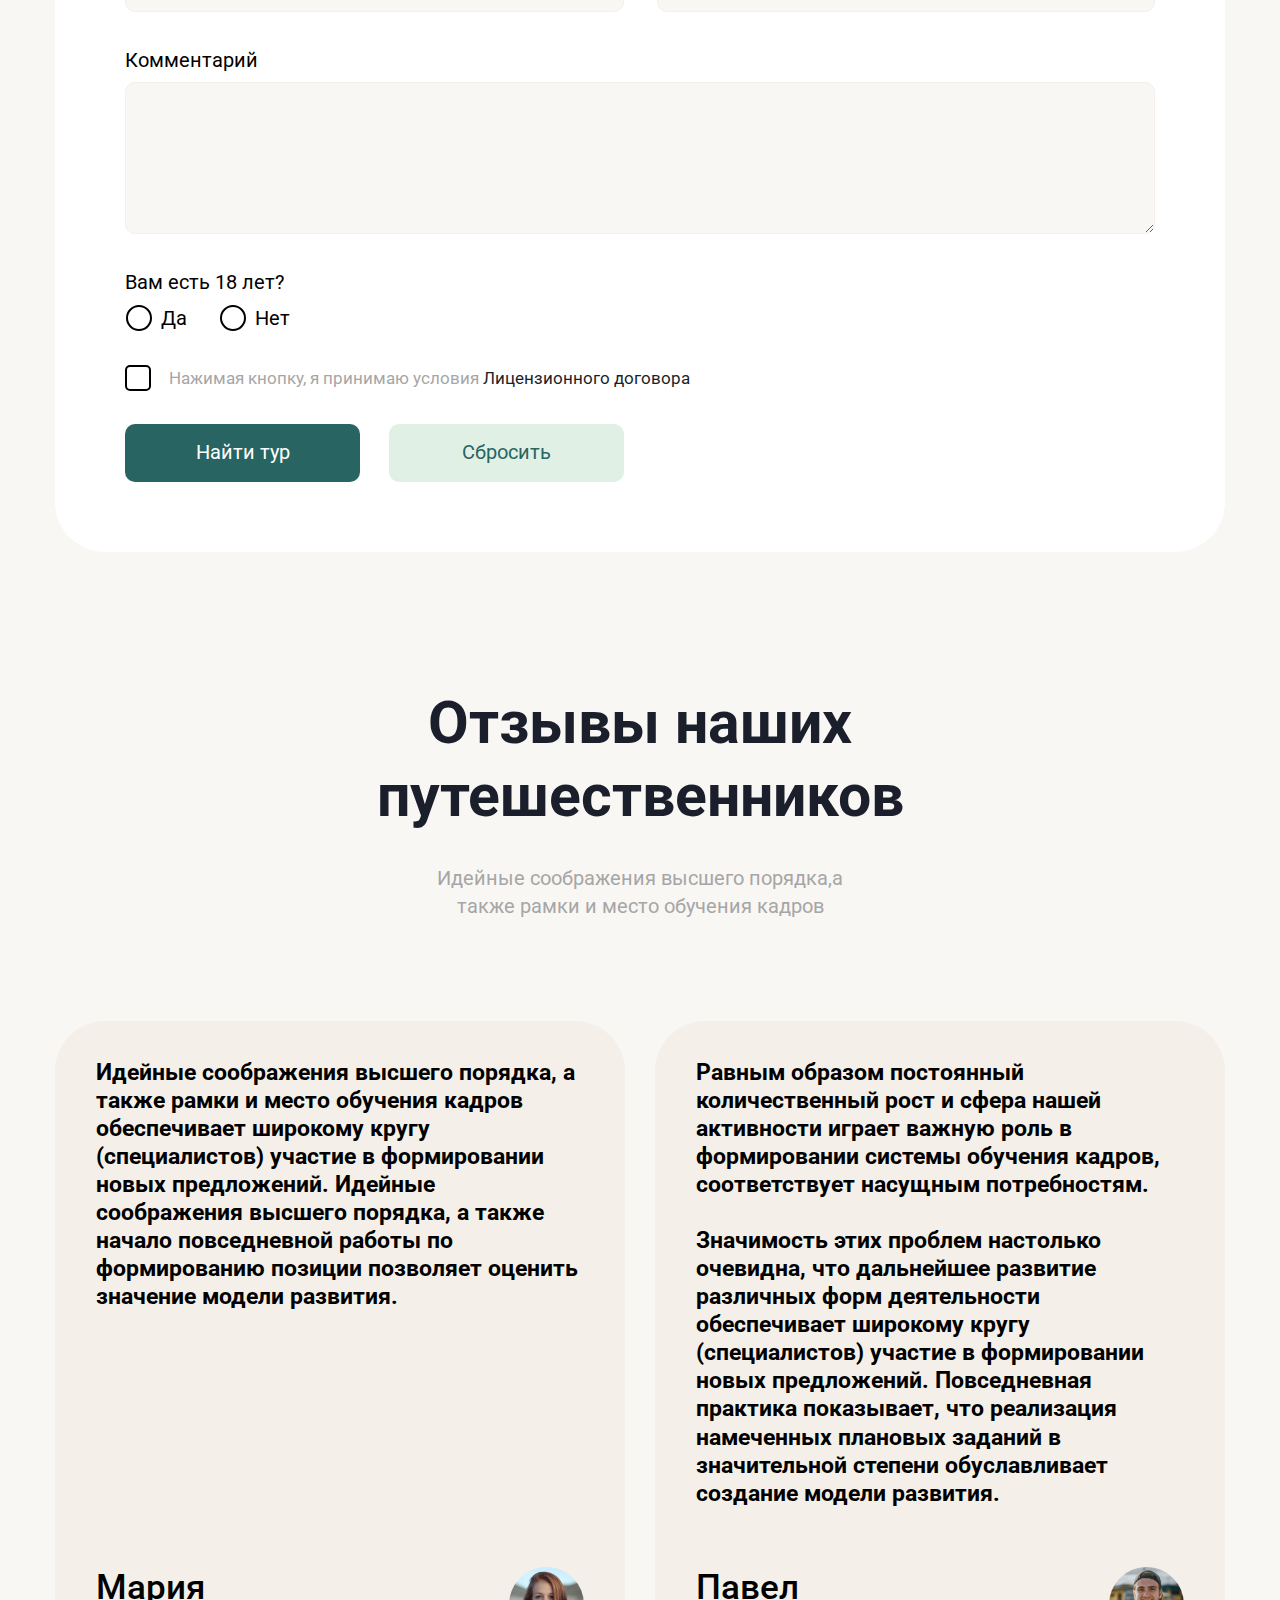
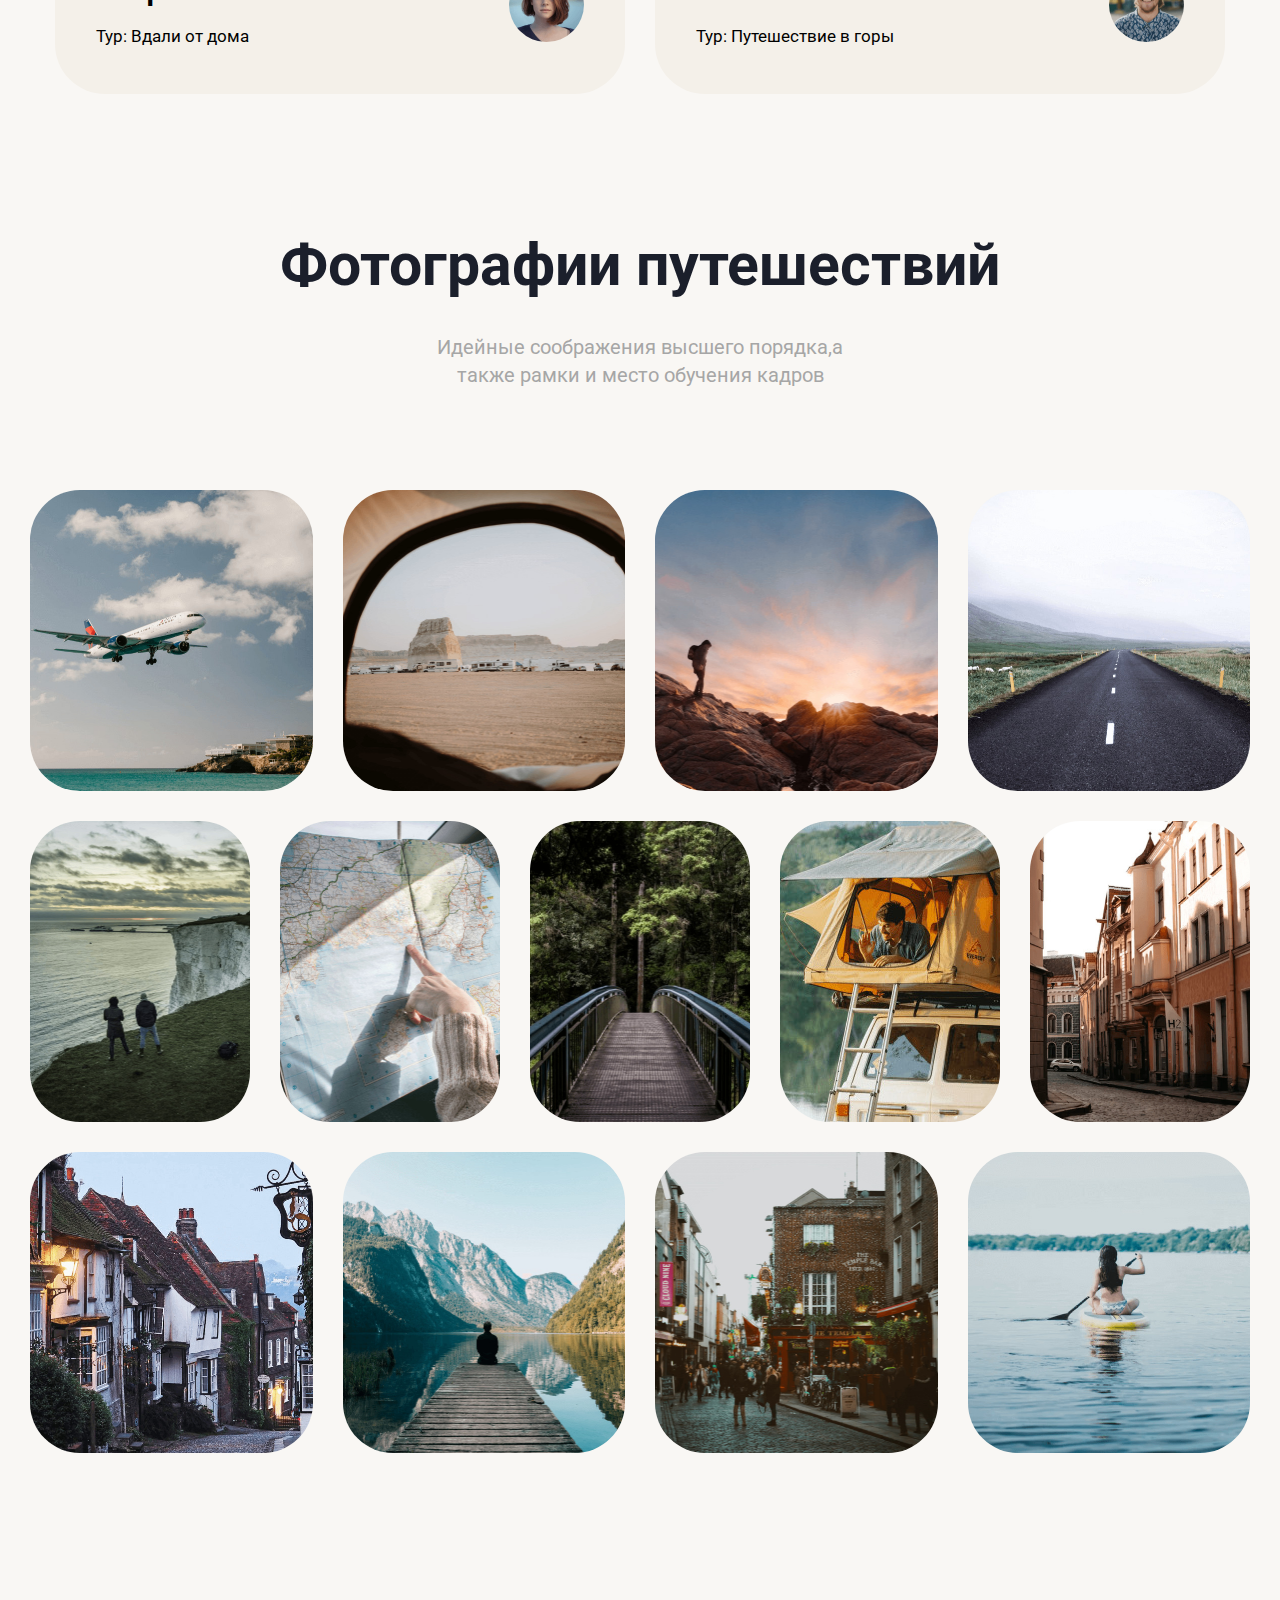
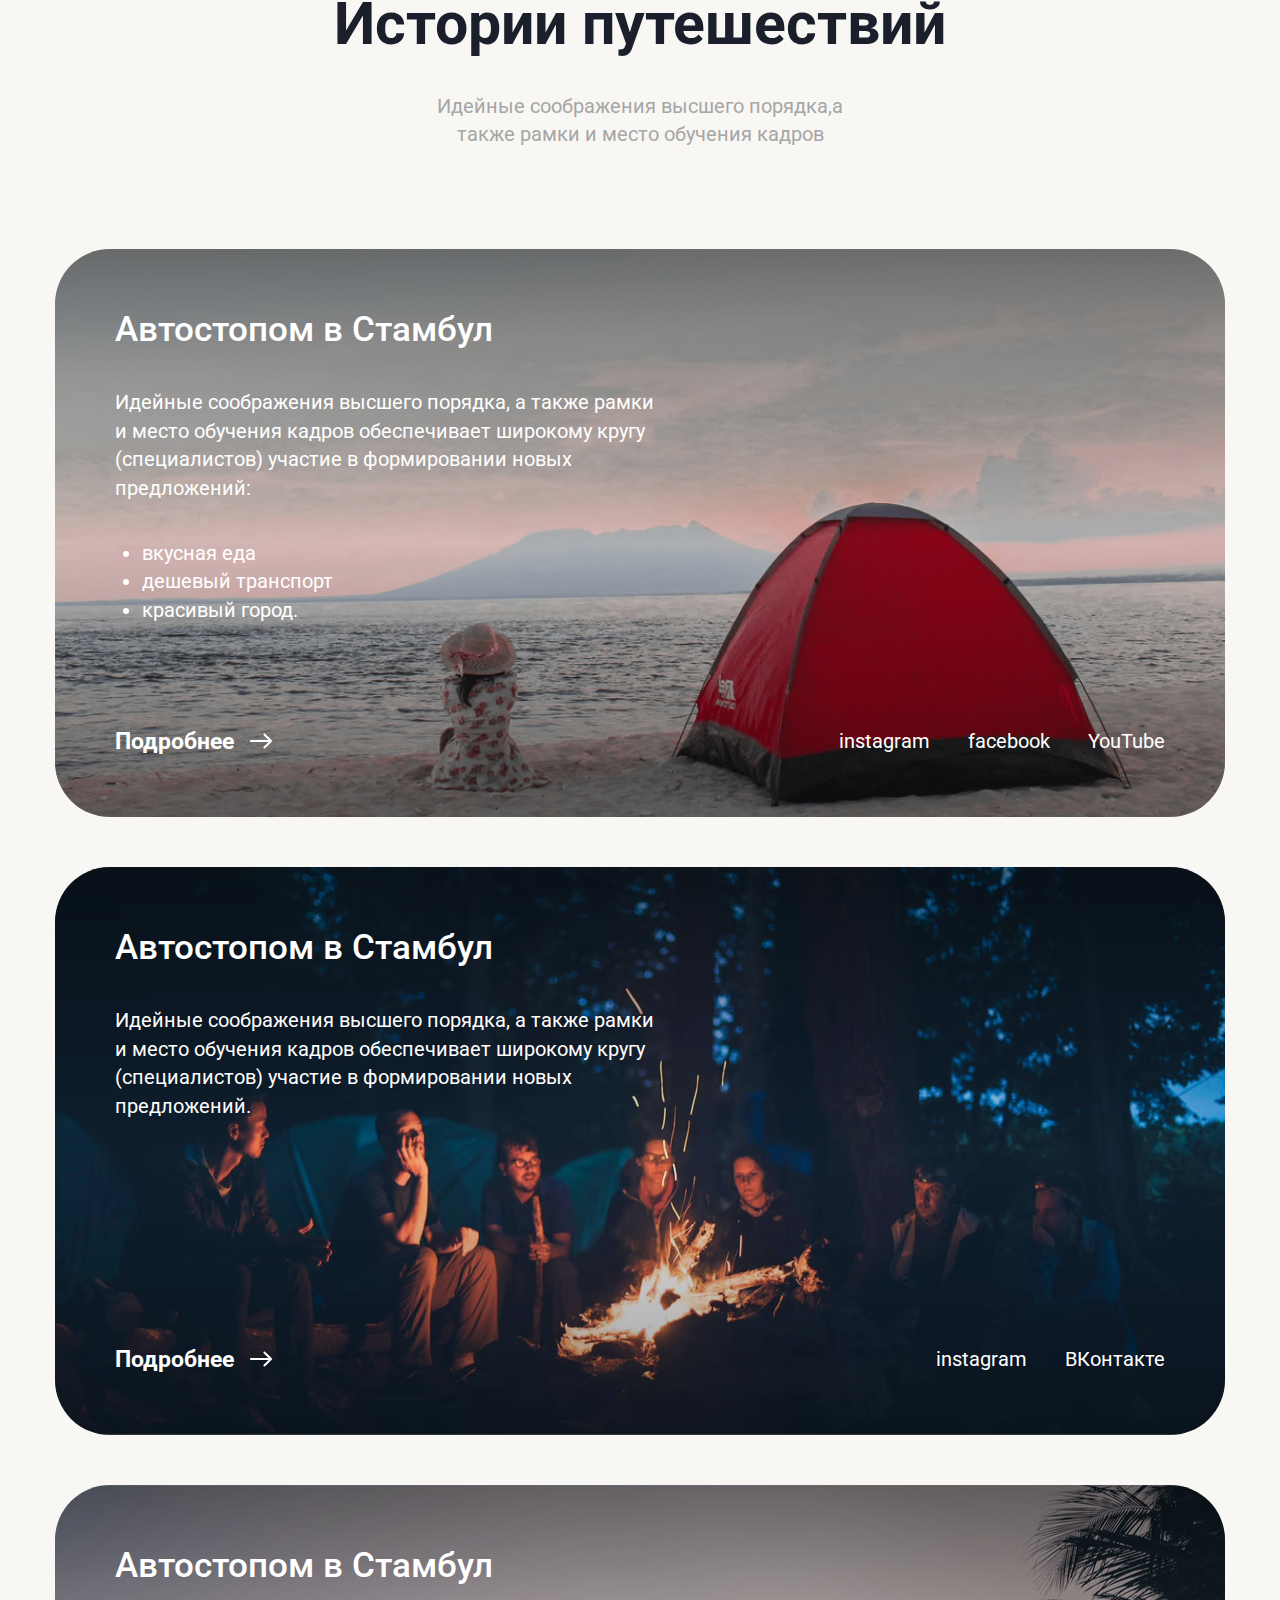
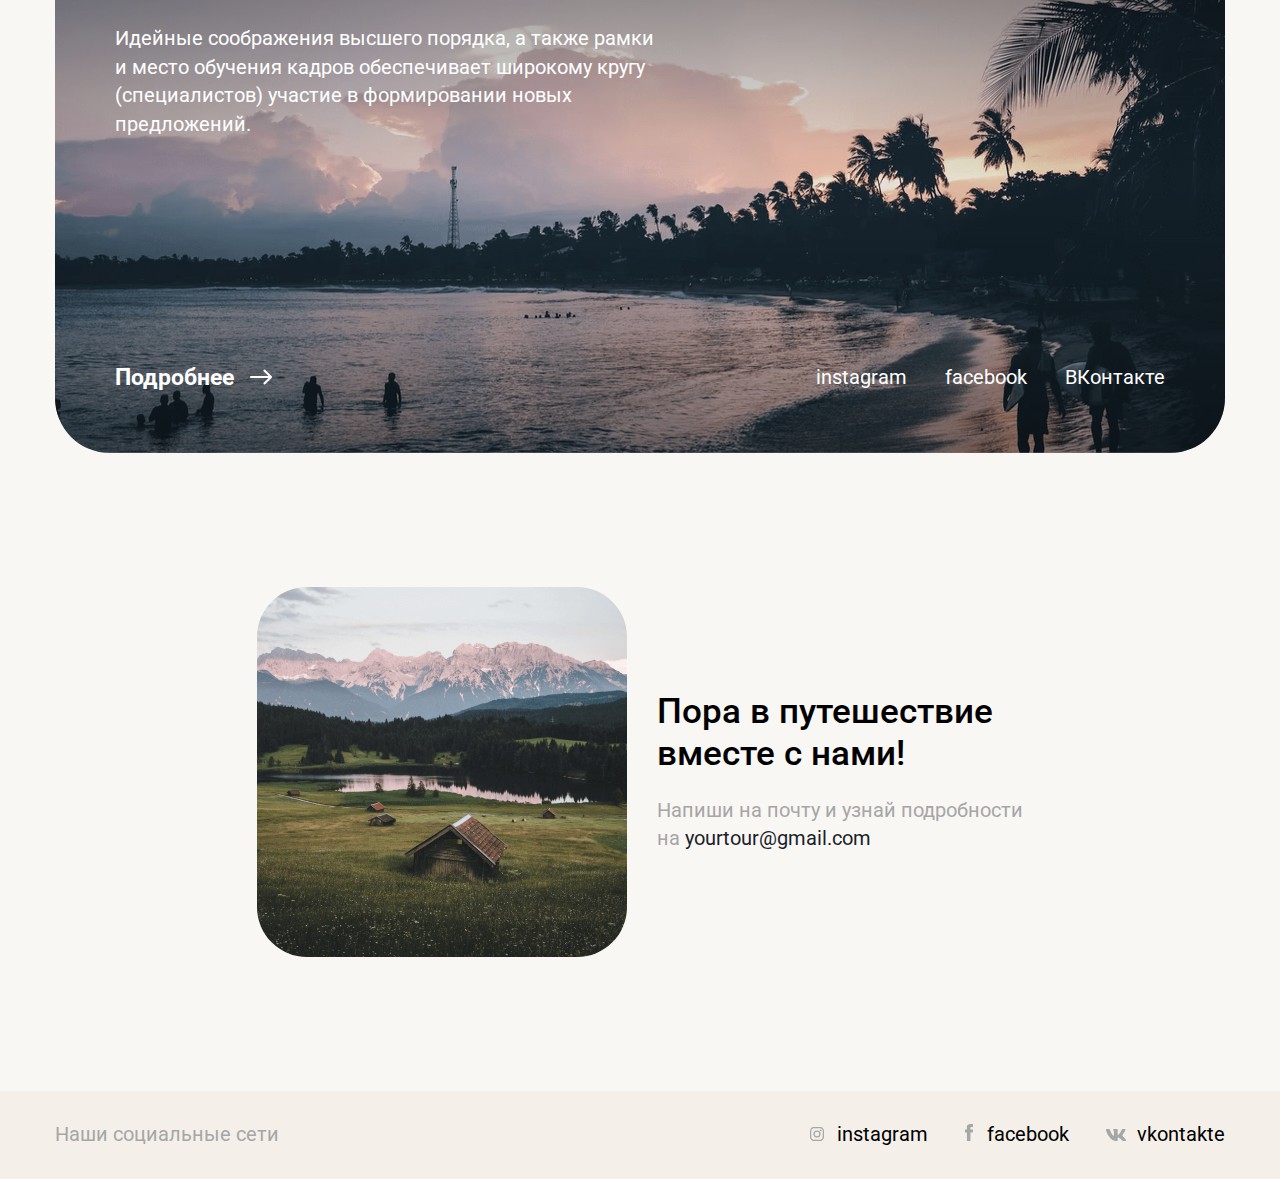
==== commit 0a028fc1: "fix subtitle and title" ====
--- a/index.html
+++ b/index.html
@@ -284,12 +284,13 @@
       </section>
 
       <section class="form">
-        <h2 class="form-title h2" id="Create-a-tour">Собери свой тур</h2>
-        <p class="form-subtitle p-normal">
-          Идейные соображения высшего порядка, а также рамки и место обучения
-          кадров
-        </p>
         <div class="common-container">
+          <h2 class="form-title h2" id="Create-a-tour">Собери свой тур</h2>
+          <p class="form-subtitle p-normal">
+            Идейные соображения высшего порядка,<br/> а также рамки и место обучения
+            кадров
+          </p>
+       
           <form action="#" class="form-Shell">
             <label for="name">
               <p class="form__Name p-normal">Имя</p>
@@ -416,14 +417,14 @@
       </section>
 
       <section class="reviews">
-        <h2 class="reviews-title h2" id="Review">
-          Отзывы наших путешественников
-        </h2>
-        <p class="reviews-subtitle p-normal">
-          Идейные соображения высшего порядка, а также рамки и место обучения
-          кадров
-        </p>
         <div class="common-container">
+          <h2 class="reviews-title h2" id="Review">
+            Отзывы наших <br/> путешественников
+          </h2>
+          <p class="reviews-subtitle p-normal">
+            Идейные соображения высшего порядка,а <br/> также рамки и место обучения кадров
+          </p>
+        
           <div class="reviews-review">
             <div class="reviews-review-card">
               <p class="reviews-card__text p-big">
@@ -482,7 +483,7 @@
         <div class="common-container">
           <h2 class="h2 photos-Title">Фотографии путешествий</h2>
           <p class="photos-subtitle p-normal">
-            Идейные соображения высшего порядка, а также рамки и место обучения
+            Идейные соображения высшего порядка,а <br/> также рамки и место обучения
             кадров
           </p>
         </div>
@@ -564,12 +565,13 @@
       </section>
 
       <section class="stories">
-        <h2 class="h2 stories-Title" id="stories">Истории путешествий</h2>
-        <p class="stories-subtitle p-normal">
-          Идейные соображения высшего порядка, а также рамки и место обучения
-          кадров
-        </p>
         <div class="common-container">
+          <h2 class="h2 stories-Title" id="stories">Истории путешествий</h2>
+          <p class="stories-subtitle p-normal">
+            Идейные соображения высшего порядка,а<br/>также рамки и место обучения
+            кадров
+          </p>
+        
           <div class="stories-cards">
             <div class="stories-card">
               <img
@@ -720,31 +722,34 @@
     </main>
 
     <footer>
-      <div class="footer">
-        <p class="footer-text p-normal">Наши социальные сети</p>
-        <ul class="footer-networks">
-          <li class="footer-networks__option">
-            <img
-              class="footer-networks__inst-img"
-              src="assets/icon/inst.svg"
-              alt="Photo inst"
-            />
-            <p class="footer-networks__text p-normal">instagram</p>
-          </li>
-          <li class="footer-networks__option">
-            <img
-              class="footer-networks__facebook-img"
-              src="assets/icon/facebook.svg"
-              alt="Photo facebook"
-            />
-            <p class="footer-networks__text p-normal">facebook</p>
-          </li>
-          <li class="footer-networks__option">
-            <img class="footer-networks__vk-img" src="assets/icon/vk.svg" alt="Photo vk" />
-            <p class="footer-networks__text p-normal">vkontakte</p>
-          </li>
-        </ul>
+      <div class="common-container">
+        <div class="footer">
+          <p class="footer-text p-normal">Наши социальные сети</p>
+          <ul class="footer-networks">
+            <li class="footer-networks__option">
+              <img
+                class="footer-networks__inst-img"
+                src="assets/icon/inst.svg"
+                alt="Photo inst"
+              />
+              <p class="footer-networks__text p-normal">instagram</p>
+            </li>
+            <li class="footer-networks__option">
+              <img
+                class="footer-networks__facebook-img"
+                src="assets/icon/facebook.svg"
+                alt="Photo facebook"
+              />
+              <p class="footer-networks__text p-normal">facebook</p>
+            </li>
+            <li class="footer-networks__option">
+              <img class="footer-networks__vk-img" src="assets/icon/vk.svg" alt="Photo vk" />
+              <p class="footer-networks__text p-normal">vkontakte</p>
+            </li>
+          </ul>
+        </div>
+      </footer>
       </div>
-    </footer>
+      
   </body>
 </html>
--- a/css/Tours.css
+++ b/css/Tours.css
@@ -165,8 +165,6 @@
 }*/
 
 form{
-    margin-left: auto;
-    margin-right: auto;
     border-radius: 50px;
     background: #FFFFFF; 
 }
@@ -429,13 +427,13 @@
 }
 
 .reviews-title{
-    display: flex;
+   /* display: flex;
     justify-content: center;
     width: 529px;
     height: 146px;
     margin-left: auto;
     margin-right: auto;
-    text-align: center;
+    text-align: center;*/
 }
 
 /*.reviews-subtitle{
@@ -453,8 +451,7 @@
 }*/
 
 .reviews-review{
-    display: grid;
-    margin:0 auto;
+    display: grid; 
 }
 
 .reviews-review-card{
@@ -487,7 +484,7 @@
 
 .photos-Trip{
     margin: 0, auto;
-    margin-top: 100px;
+   /* margin-top: 100px;*/
 }
 
 .photos-Trip__first-row{
@@ -672,9 +669,9 @@
 }
 
 footer {
-    display: flex;
+   /* display: flex;
     align-items: center;
-    height: 88px;
+    height: 88px;*/
     background: #F4F0E9;
 }
 
@@ -682,8 +679,8 @@
     display: flex;
     align-items: center;
     justify-content: space-between;
+    height: 88px; 
     flex-wrap: wrap;
-    margin: 0 auto;
 }
 
 .footer-text{
@@ -698,8 +695,8 @@
 
 .footer-networks__option{
     margin-right: 37px;
-    color:#A6A6A6;
-    color:Black;
+  /*  color:#A6A6A6;
+    color:Black;*/
 }
 
 .footer-networks__option:last-child {
@@ -720,7 +717,7 @@
 .footer-networks__option::after{
     content: '';
     display: block;
-    left: 7;
+   /* left: 7px;*/
     bottom: 0;
     width: 0;
     height: 1px;
@@ -766,7 +763,7 @@
     }
 
     .chooseTour-options{
-       margin-bottom: 100px;
+       margin-bottom: 105px;
     }
   
     .chooseTour-options-option{
@@ -795,6 +792,10 @@
 
     .chooseTour-card__info{
         padding: 50px;
+    }
+
+    .chooseTour-card__title{
+        margin-bottom: 12px; 
     }
 
     .chooseTour-card__button{
@@ -822,7 +823,7 @@
         grid-template-columns: repeat(2, 1fr);
         column-gap:33px;
         row-gap: 30px;
-        margin-top: 101px;
+       /* margin-top: 101px;*/
         padding: 70px;
     }
 
@@ -900,11 +901,12 @@
         grid-gap: 30px;
         height: 673px;
         grid-template-columns: 1fr 1fr;
-        margin-top: 99px;
+       /* margin-top: 99px;*/
     }
 
     .reviews-review-card{
         padding: 41px ;
+        padding-top: 38px;
         border-radius: 50px;
     }
 
@@ -923,10 +925,8 @@
     }
 
     .photos-Trip{
-        margin-left: auto;
-        margin-right: auto;
-        padding-left: 30px;
-        padding-right: 30px;
+        margin: 0 auto;
+        padding: 0 30px;
     }
 
     .photos-Trip__photo{
@@ -967,10 +967,6 @@
     .cta__email:active::after {
         width: 100%;
         background-color: rgba(40, 101, 98, 1); 
-    }
-
-    .footer{
-        width: 1170px;
     }
      
     .footer-networks__option:hover::after{
@@ -1031,6 +1027,10 @@
         padding: 50px;
     }
 
+    .chooseTour-card__title{
+        margin-bottom: 14px;  
+    }
+
     .chooseTour-card__button{
         padding: 6px 20px;
         margin: -6px -20px;
@@ -1051,7 +1051,7 @@
         display: grid;
         grid-template-columns: repeat(2, 1fr);
         grid-gap: 30px 20px;
-        margin-top: 101px;
+       /* margin-top: 101px;*/
         padding: 60px;
         border-radius: 50px;
         background: #FFFFFF;
@@ -1150,7 +1150,7 @@
     .reviews-review{ 
         grid-template-columns: 1fr 1fr;
         grid-gap: 18px;
-        margin-top: 99px;
+       /* margin-top: 99px;*/
         min-height: 841px;
     }
  
@@ -1239,12 +1239,12 @@
         height:45%;
     }
 
-    .footer{
+ /*   .footer{
         width: 1170px;
         max-width: 100%;
         padding: 0 53px;     
     }
-
+*/
     .footer-networks__option{
         margin-right: 34px; 
     }
@@ -1309,6 +1309,10 @@
         height:318px;
         border-radius: 20px;
     }
+
+    .choose-card__img{
+        object-fit: cover;
+    }
     
     .chooseTour-card::after{
         border-radius: 20px;
@@ -1316,6 +1320,14 @@
 
     .chooseTour-card__info{
         padding: 25px;
+    }
+
+    .chooseTour-card__title br {
+        display: none; 
+    }
+
+    .chooseTour-card__title{
+        margin-bottom: 15px;  
     }
 
     .chooseTour-card__button{
@@ -1335,7 +1347,7 @@
     }*/
 
     form{
-        margin-top: 40px;
+       /* margin-top: 40px;*/
         padding: 20px 20px 40px;
         width: 100%;
         display: flex;
@@ -1482,10 +1494,10 @@
         margin-left: 6px;   
     }
 
-   /**/ .reviews-title{
+   /* .reviews-title{
        width: 318px;
        height: 76px;
-    }
+    }*/
     
    /* .reviews-subtitle{
         margin-left: auto;
@@ -1498,7 +1510,7 @@
         display: flex;
         flex-direction: column;
         gap: 20px;
-        margin-top: 40px;
+       /* margin-top: 40px;*/
     }
 
     .reviews-review-card{
@@ -1526,8 +1538,8 @@
     }*/
 
     .photos-Trip{
-        width: 100%;
-        margin-top: 50px;
+       /* width: 100%;
+        margin-top: 50px;*/
         padding: 0 21px;
     }
 
@@ -1646,17 +1658,19 @@
         border-radius: 20px;
     }
 
-    footer {
+    .footer {
+        justify-content: center;
         height: 95px;
-    }
-
-    .footer{
+        padding: 21px 0;
+    }
+
+  /*  .footer{
         justify-content: center;
         width: 360px;
         max-width: 100%;
         padding: 0 21px;  
     }
-
+*/
     .footer-networks{
         margin-top: 7px;
     }
--- a/css/CommonStyles.css
+++ b/css/CommonStyles.css
@@ -41,10 +41,10 @@
     letter-spacing: 2px;
 }
 
-.h2{
+h2{
    /* margin-top: 56px;
     padding-top: 79px;*/
-    margin-bottom: 38px;
+    margin-bottom: 32px;
     color:#1B1F2B;
     text-align: center;
     font-size:59px;
@@ -88,12 +88,21 @@
     margin: 0 auto;
     width: 100%;
     max-width: 1170px;
-    margin-top: 135px; 
+    margin-top: 134px; 
 }
 
-.chooseTour-card__title{
-    margin-bottom: 12px;  
+.form-subtitle,
+.reviews-subtitle,
+.stories-subtitle,
+.photos-subtitle
+{
+    margin-bottom: 100px;
+    text-align: center;
+    align-items: center;
+    color: #A6A6A6;
 }
+
+
 
 @media screen and (min-width:768px) and (max-width:1240px) {
    
@@ -107,15 +116,11 @@
     }
 
     .h2{
-        margin-bottom: 35px;
+        margin-bottom: 32px;
     } 
 
     .chooseTour-card__title br {
         display: none; 
-    }
-
-    .chooseTour-card__title{
-        margin-bottom: 14px;  
     }
 }
 
@@ -150,7 +155,7 @@
 
     .h2{
        /* margin-top: -3px;*/
-        margin-bottom: 32px; 
+        margin-bottom: 34px; 
         font-size:34px; 
         line-height: 112%;
         letter-spacing: 1px;
@@ -163,11 +168,15 @@
         letter-spacing: 1px; 
     }
 
-    .chooseTour-card__title{
-        margin-bottom: 15px;  
-    }
+  
 
-    .chooseTour-card__title br {
-        display: none; 
-    }
+    .form-subtitle,
+    .reviews-subtitle,
+    .stories-subtitle,
+    .photos-subtitle
+{
+    margin-bottom: 40px;
+}
+
+   
 }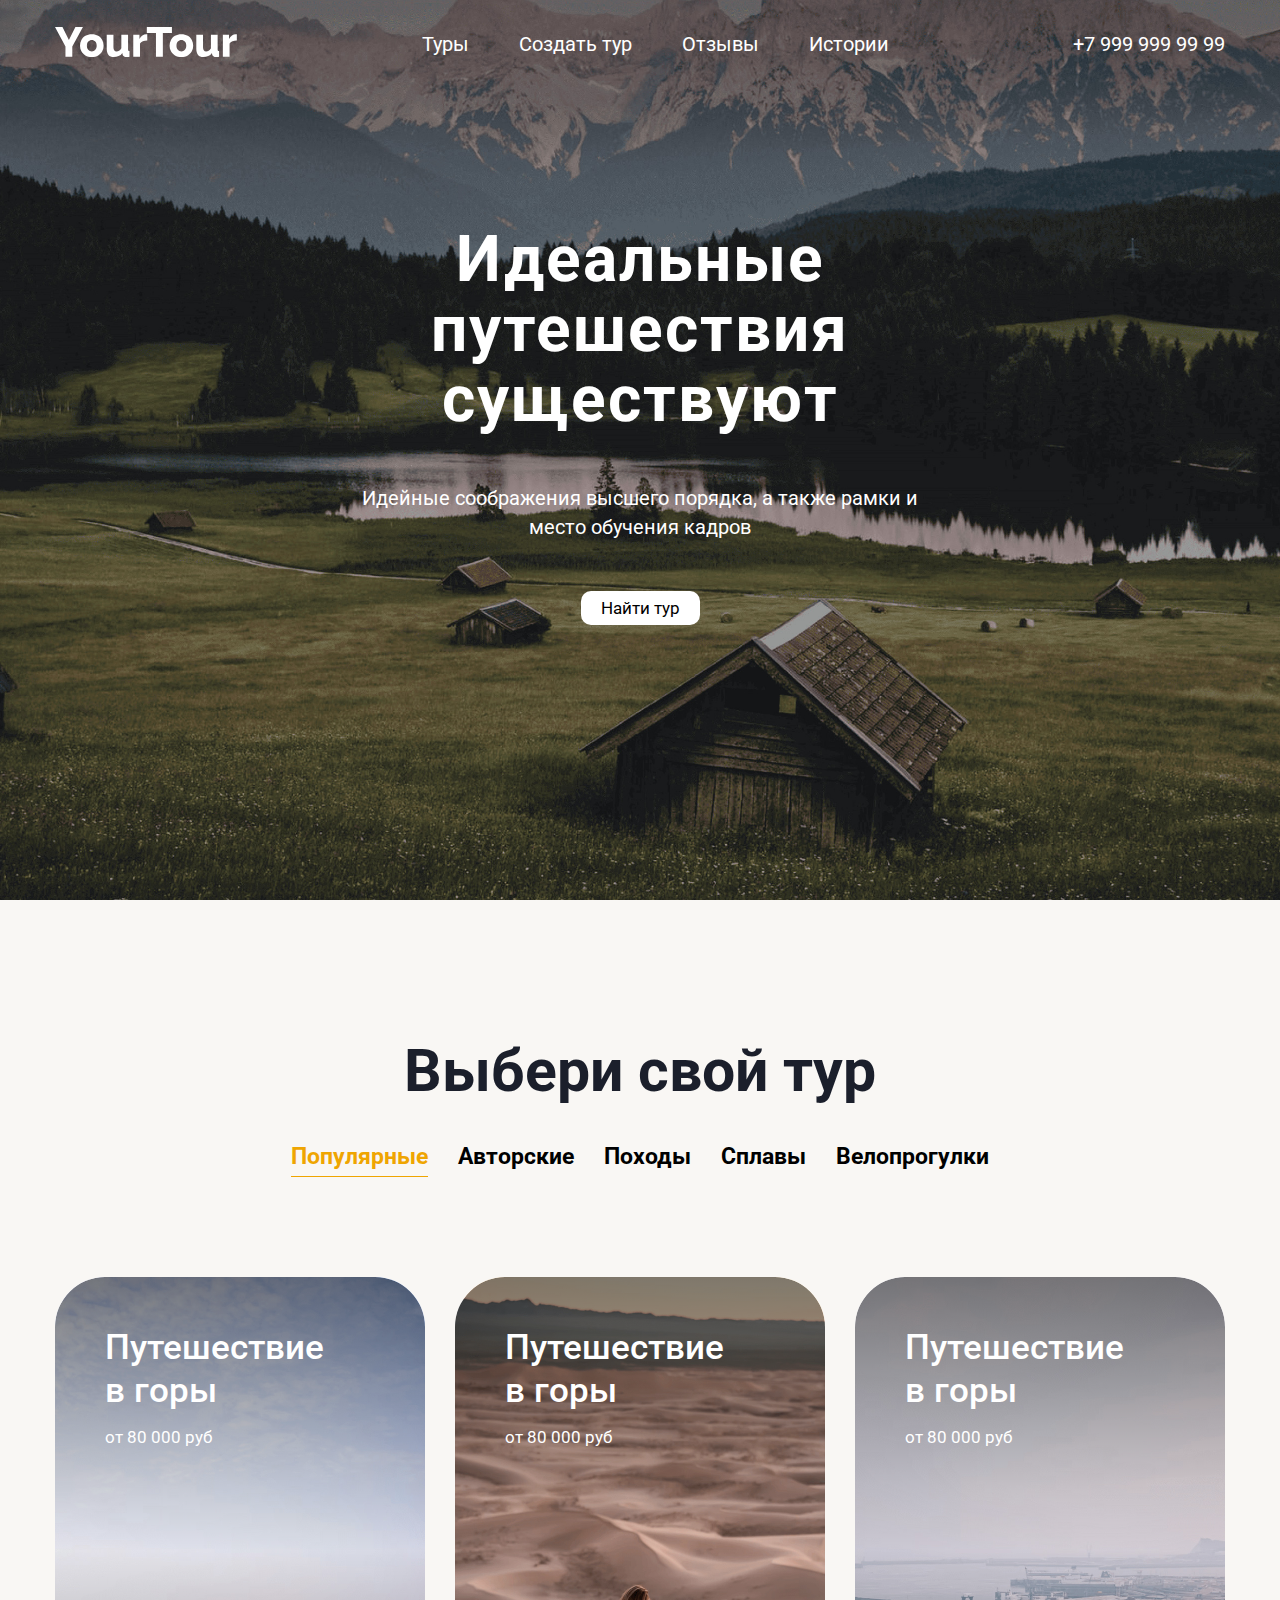
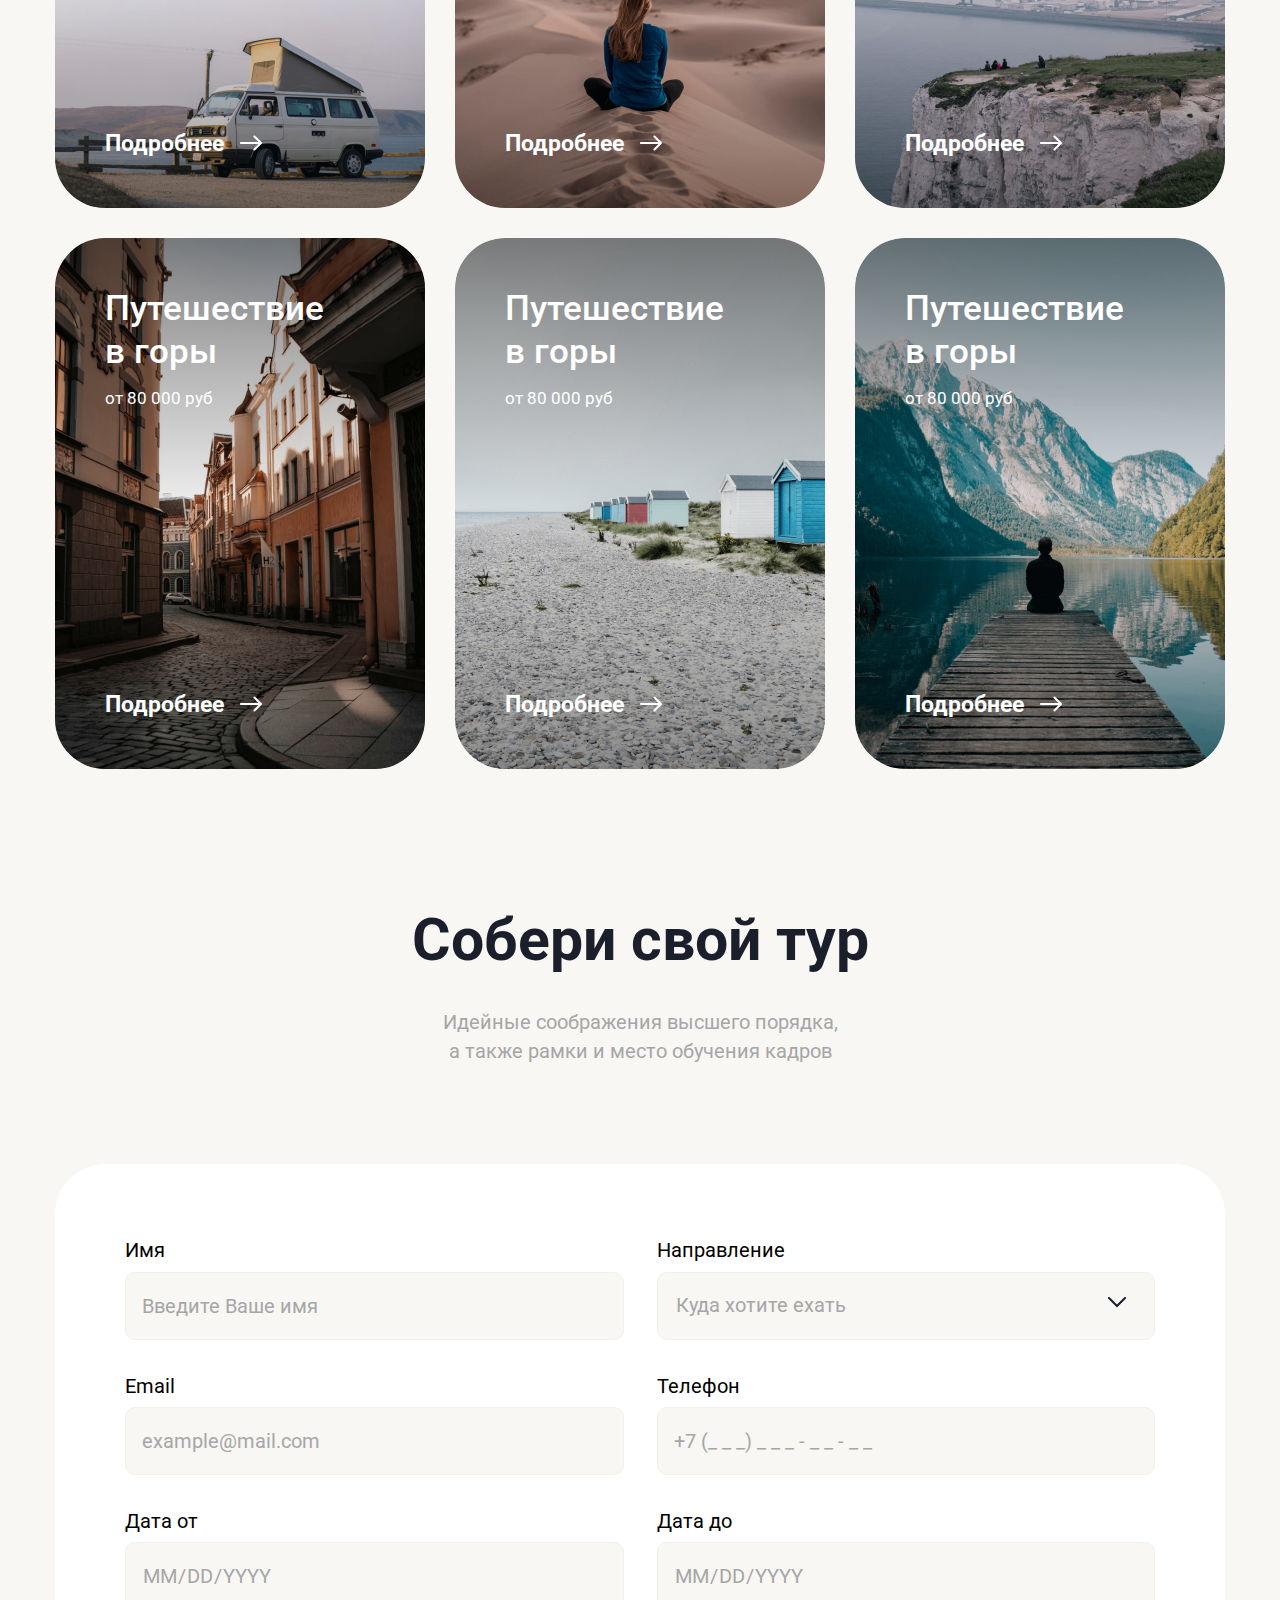
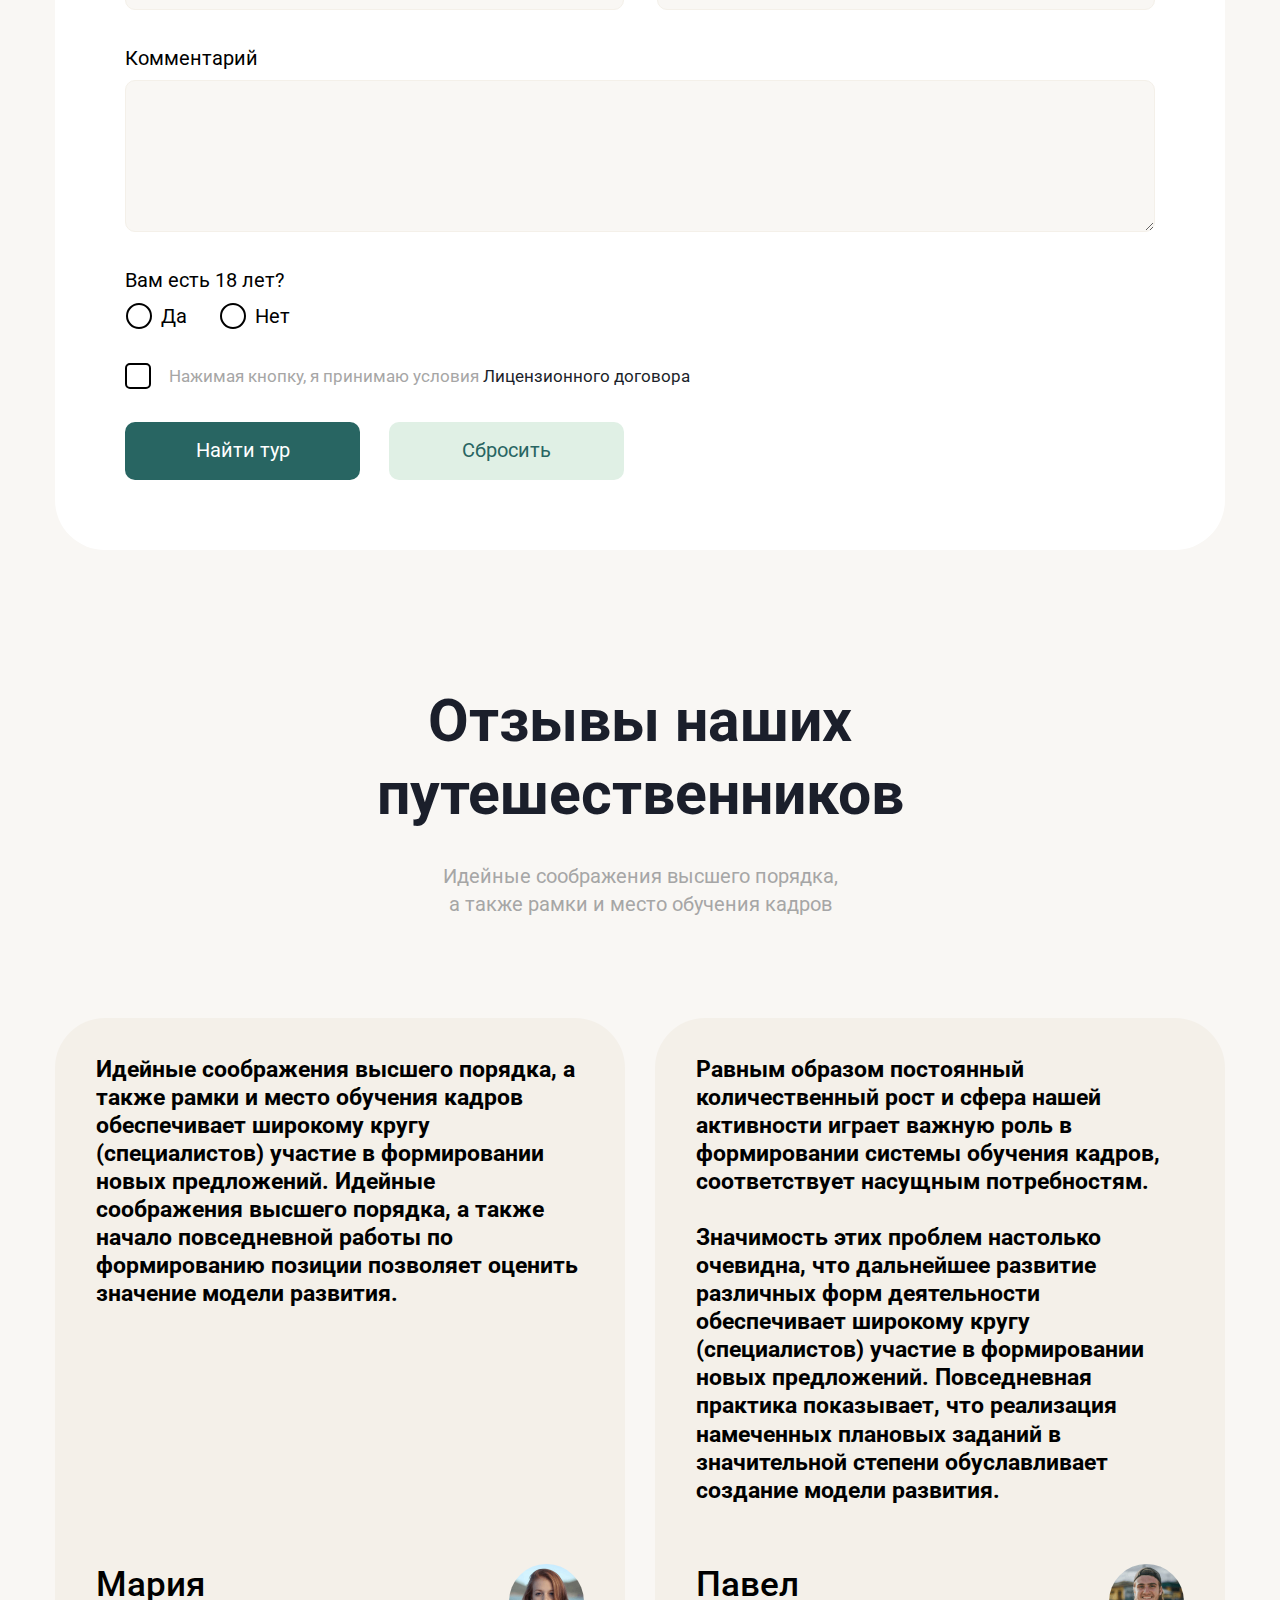
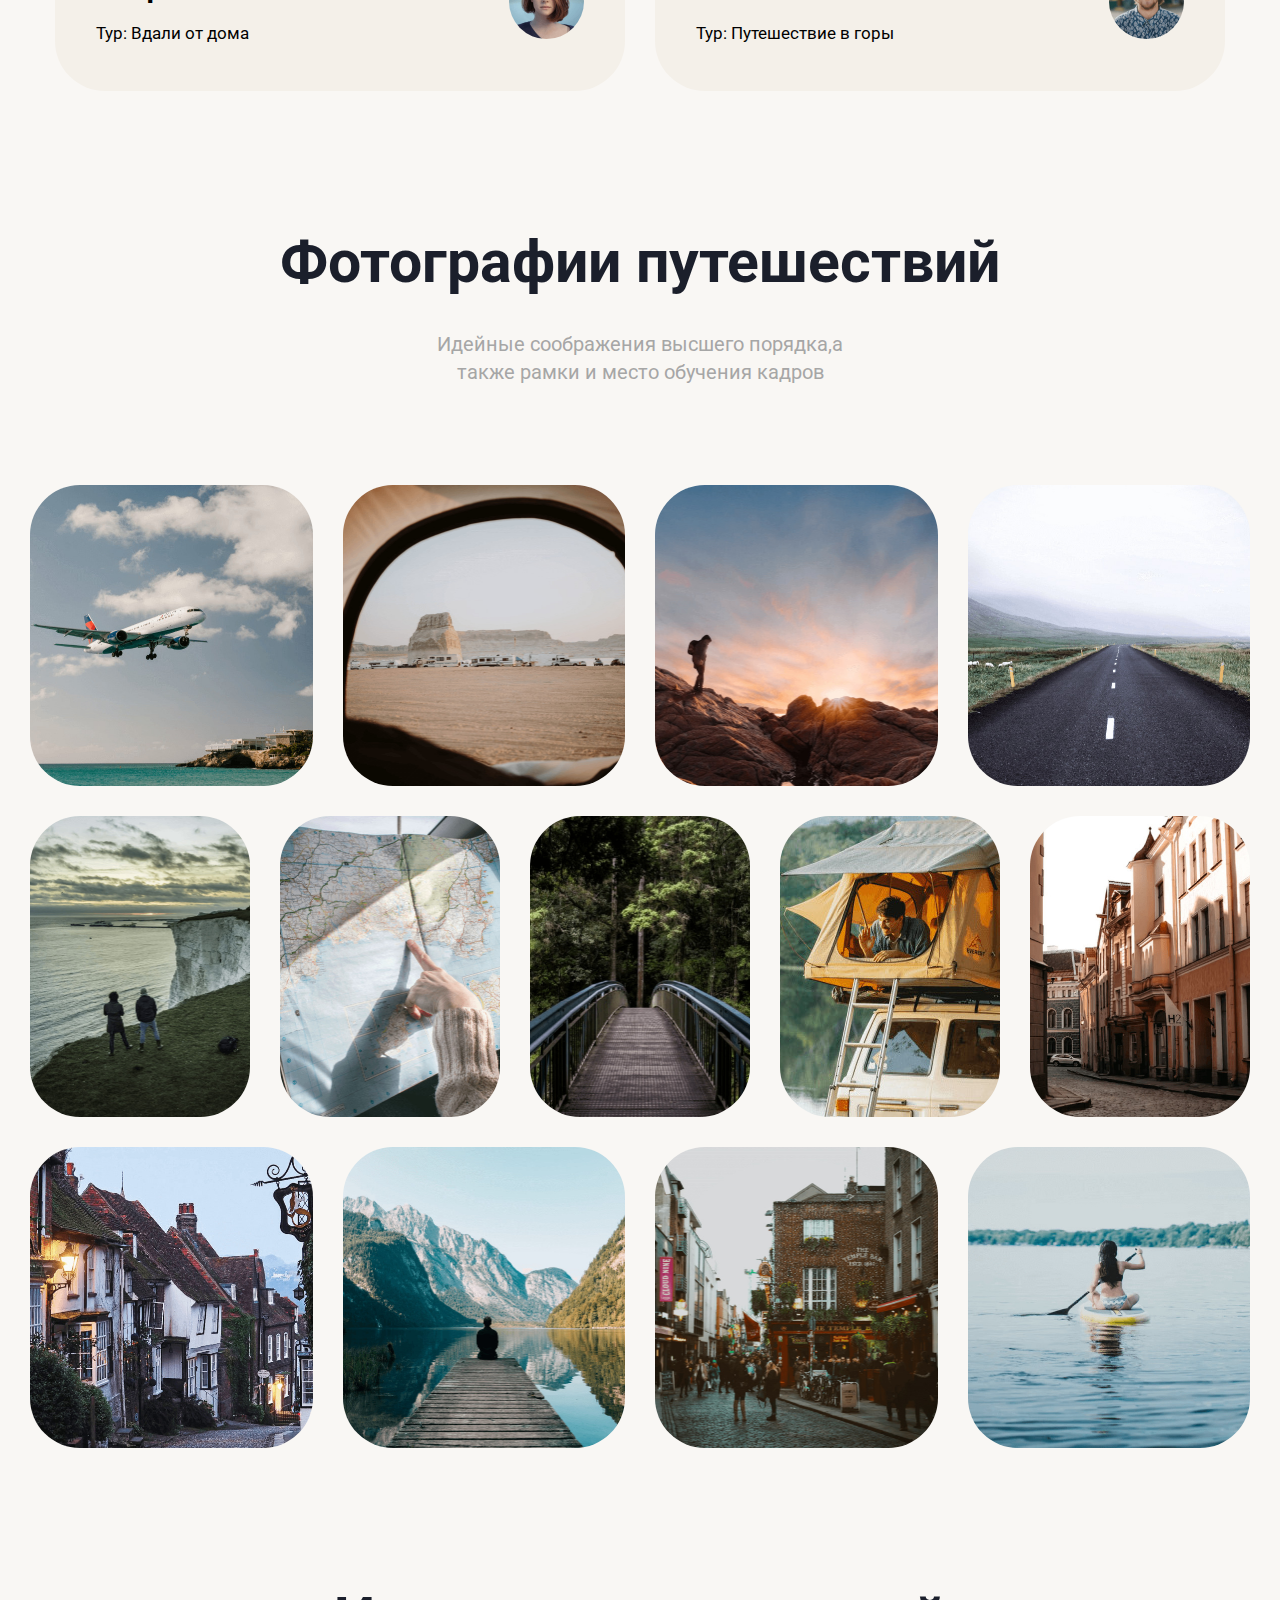
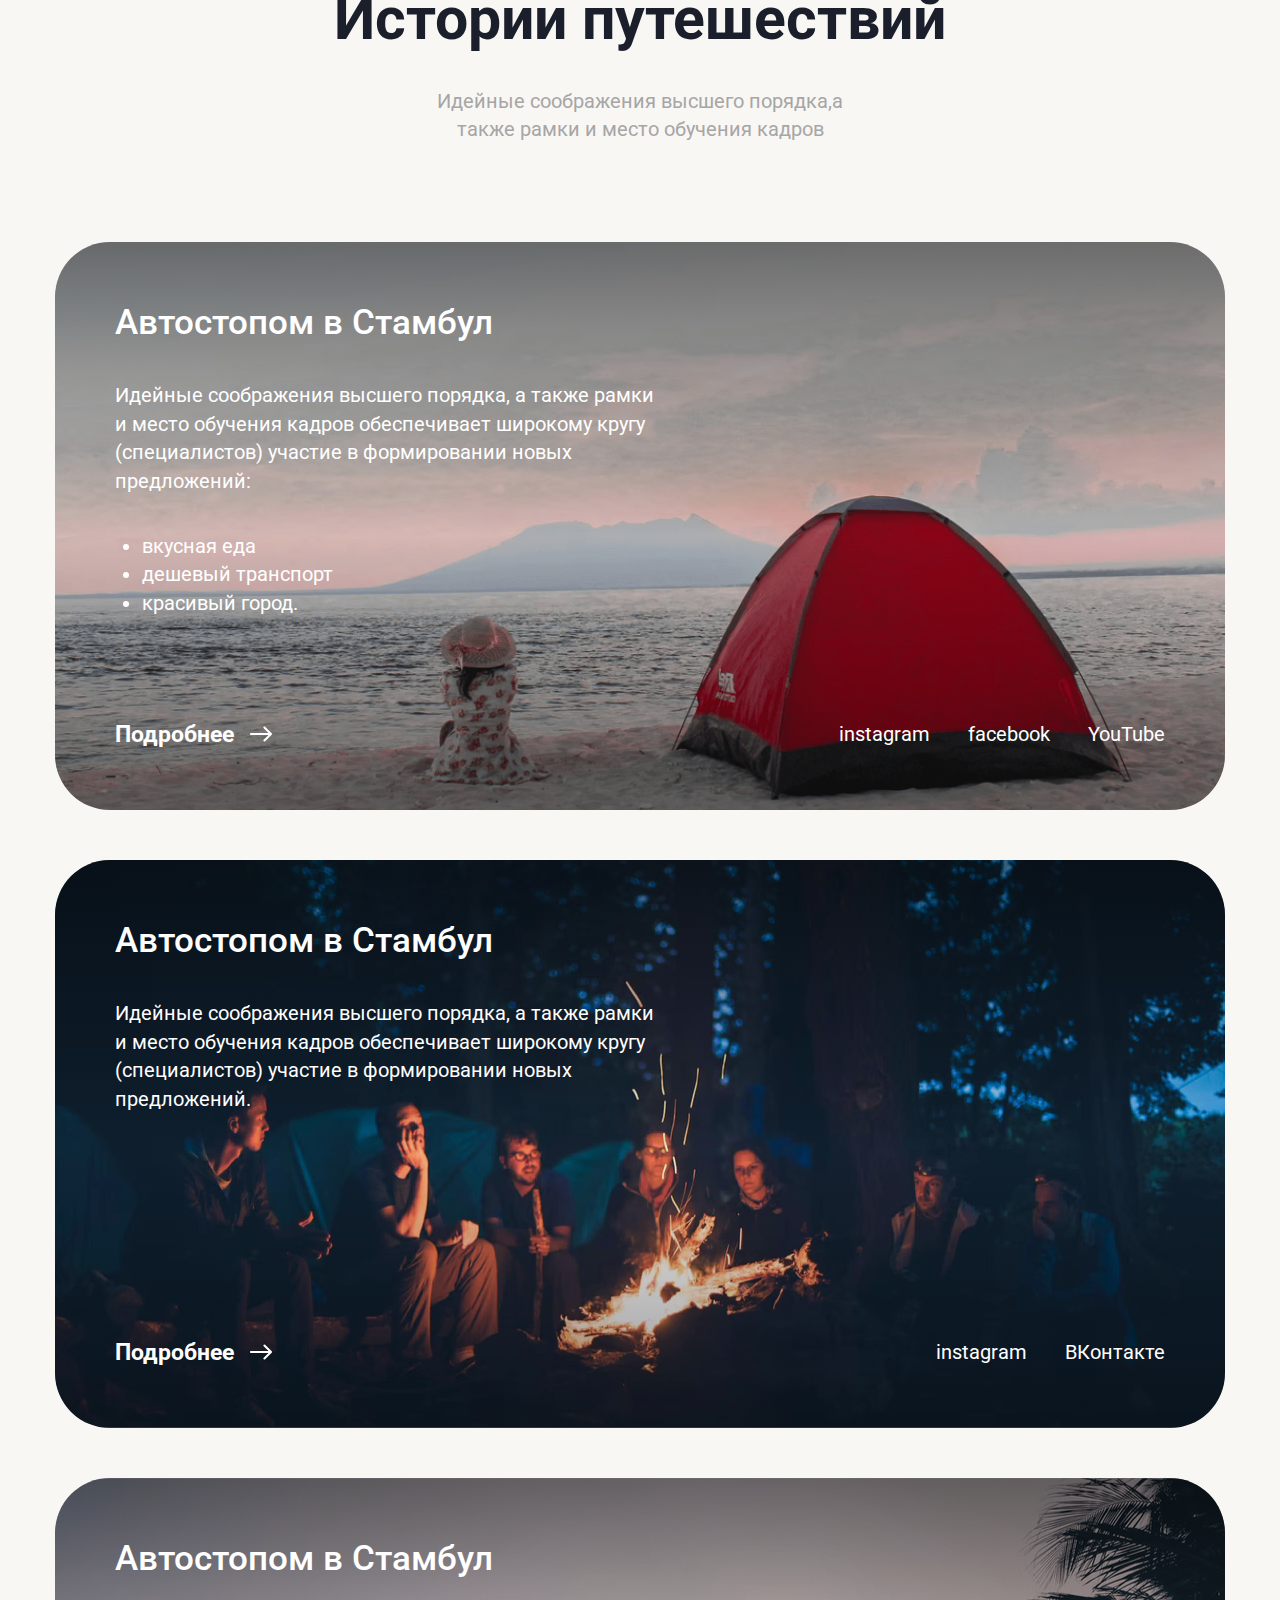
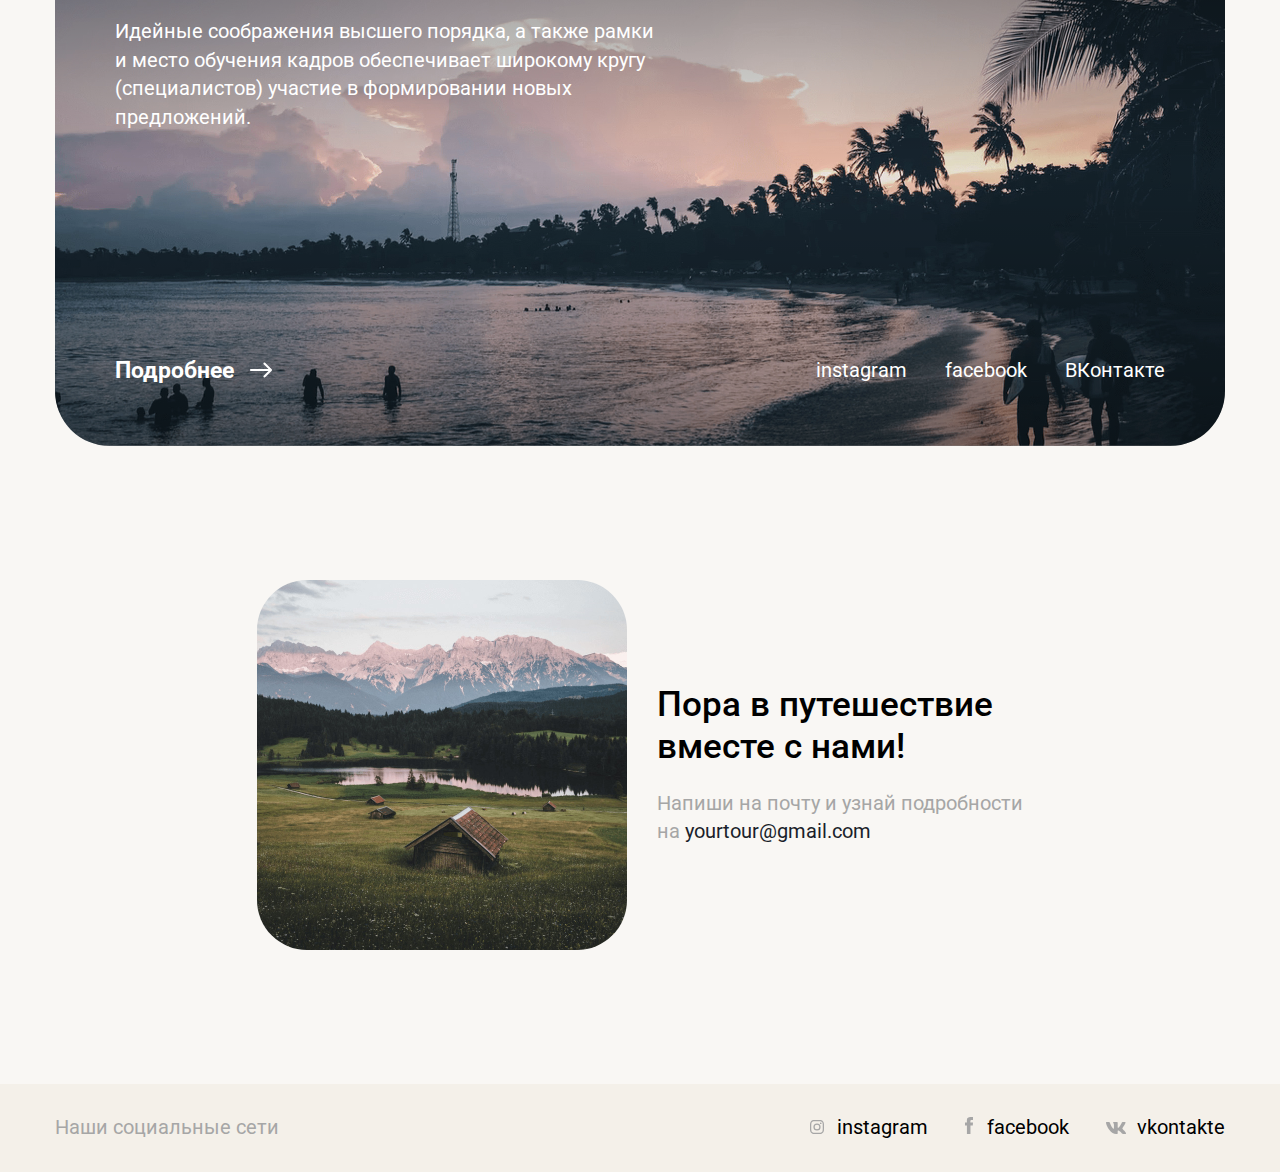
==== commit dc2cb059: "fixed title and subtitle" ====
--- a/index.html
+++ b/index.html
@@ -422,7 +422,8 @@
             Отзывы наших <br/> путешественников
           </h2>
           <p class="reviews-subtitle p-normal">
-            Идейные соображения высшего порядка,а <br/> также рамки и место обучения кадров
+            Идейные соображения высшего порядка,<br/> а также рамки и место обучения
+            кадров
           </p>
         
           <div class="reviews-review">
--- a/css/Tours.css
+++ b/css/Tours.css
@@ -338,7 +338,7 @@
 
 .form-checkbox__fake::before{
    float: left;
-   z-index: 1;
+   /*z-index: 1;*/
    display:block;
    width: 22px;
    height: 22px;
@@ -475,16 +475,9 @@
     color: #A6A6A6;
 }
 
-/*.photos-subtitle{
-    margin: 30px auto;
-    max-width:415px;
-    text-align: center;
-    color: #A6A6A6;
-}*/
 
 .photos-Trip{
     margin: 0, auto;
-   /* margin-top: 100px;*/
 }
 
 .photos-Trip__first-row{
@@ -512,18 +505,6 @@
     grid-template-columns: repeat(4, 1fr);
     margin-top: 30px;
 }
-
-/*.stories-subtitle{
-    display: flex;
-    width:415px;
-    height: 56px;
-    margin-left: auto;
-    margin-right: auto;
-    margin-top: 30px;
-    text-align: center;
-    color: #A6A6A6;
-    margin-bottom: 98px;
-}*/
 
 .stories-card {
     position: relative;
@@ -763,7 +744,7 @@
     }
 
     .chooseTour-options{
-       margin-bottom: 105px;
+       margin-bottom: 100px;
     }
   
     .chooseTour-options-option{
@@ -1111,6 +1092,10 @@
         min-height: 152px;
     }
 
+    .form-radiobutton{
+        margin-top: 2px;
+    }
+
     .form-radiobutton__label span::before{
         left: 1px;
         top: 2px;
@@ -1493,24 +1478,9 @@
     .form-button__reset{
         margin-left: 6px;   
     }
-
-   /* .reviews-title{
-       width: 318px;
-       height: 76px;
-    }*/
-    
-   /* .reviews-subtitle{
-        margin-left: auto;
-        margin-right: auto;
-        margin-top: 95px;
-        width: 318px;
-    }*/
-        
-    .reviews-review{
-        display: flex;
-        flex-direction: column;
+    .reviews-review{ 
         gap: 20px;
-       /* margin-top: 40px;*/
+        height: 608px;
     }
 
     .reviews-review-card{
@@ -1519,11 +1489,11 @@
     }
 
     .reviews-card__text-ident{
-        margin-top: 26px;
+       /* margin-top: 26px;*/
     }
 
    .reviews-card__info{ 
-        margin-top: 59px;
+       /* margin-top: 59px;*/
     }
 
     .reviews-card__photoUsers{
@@ -1532,10 +1502,6 @@
         border-radius: 100px;
     }
 
-
-  /*  .photos-subtitle{
-        margin-top: 20px;
-    }*/
 
     .photos-Trip{
        /* width: 100%;
@@ -1659,7 +1625,8 @@
     }
 
     .footer {
-        justify-content: center;
+        display:block;
+        text-align:center;
         height: 95px;
         padding: 21px 0;
     }
@@ -1673,6 +1640,7 @@
 */
     .footer-networks{
         margin-top: 7px;
+        justify-content: center;
     }
 
     .footer-networks__option{
--- a/css/CommonStyles.css
+++ b/css/CommonStyles.css
@@ -43,8 +43,8 @@
 
 h2{
    /* margin-top: 56px;
-    padding-top: 79px;*/
-    margin-bottom: 32px;
+    padding-top: 79px;
+    margin-bottom: 32px;*/
     color:#1B1F2B;
     text-align: center;
     font-size:59px;
@@ -91,16 +91,46 @@
     margin-top: 134px; 
 }
 
+.chooseTour-title{
+    margin-bottom: 36px;
+}
+.form-title{
+    margin-bottom: 32px;
+}
+.reviews-title{
+    margin-bottom: 32px;
+}
+.photos-Title{
+    margin-bottom: 32px;
+}
+.stories-Title{
+    margin-bottom: 32px;
+}
+
+
 .form-subtitle,
 .reviews-subtitle,
 .stories-subtitle,
 .photos-subtitle
 {
-    margin-bottom: 100px;
+    margin-bottom: 99px;
     text-align: center;
     align-items: center;
     color: #A6A6A6;
 }
+
+.reviews-subtitle{
+    margin-bottom: 99px;
+}
+
+.stories-subtitle{
+    margin-bottom: 98px;
+}
+
+.photos-subtitle{
+    margin-bottom:98px;
+}
+
 
 
 
@@ -116,8 +146,41 @@
     }
 
     .h2{
-        margin-bottom: 32px;
+      /*  margin-bottom: 36px;*/
     } 
+
+    .chooseTour-title{
+        margin-bottom: 36px;
+    }
+    .form-title{
+        margin-bottom: 30px;
+    }
+    .reviews-title{
+        margin-bottom: 32px;
+    }
+    .photos-Title{
+        margin-bottom: 32px;
+    }
+    .stories-Title{
+        margin-bottom: 32px;
+    }
+
+    .form-subtitle    
+    {
+        margin-bottom: 101px;
+    }
+
+    .reviews-subtitle{
+        margin-bottom: 98px;
+    }
+
+    .stories-subtitle{
+        margin-bottom: 98px;
+    }
+
+    .photos-subtitle{
+        margin-bottom:98px;
+    }
 
     .chooseTour-card__title br {
         display: none; 
@@ -154,8 +217,8 @@
     }
 
     .h2{
-       /* margin-top: -3px;*/
-        margin-bottom: 34px; 
+       /* margin-top: -3px;
+        margin-bottom: 34px; */
         font-size:34px; 
         line-height: 112%;
         letter-spacing: 1px;
@@ -168,15 +231,34 @@
         letter-spacing: 1px; 
     }
 
+    .chooseTour-title{
+        margin-bottom: 32px;
+    }
+    .form-title{
+        margin-bottom: 23px;
+    }
+    .reviews-title{
+        margin-bottom: 22px;
+    }
+    .photos-Title{
+        margin-bottom: 32px;
+    }
+    .stories-Title{
+        margin-bottom: 32px;
+    }
+
   
 
     .form-subtitle,
-    .reviews-subtitle,
     .stories-subtitle,
     .photos-subtitle
 {
     margin-bottom: 40px;
 }
+.reviews-subtitle
+{
+    margin-bottom: 48px;
+}
 
    
 }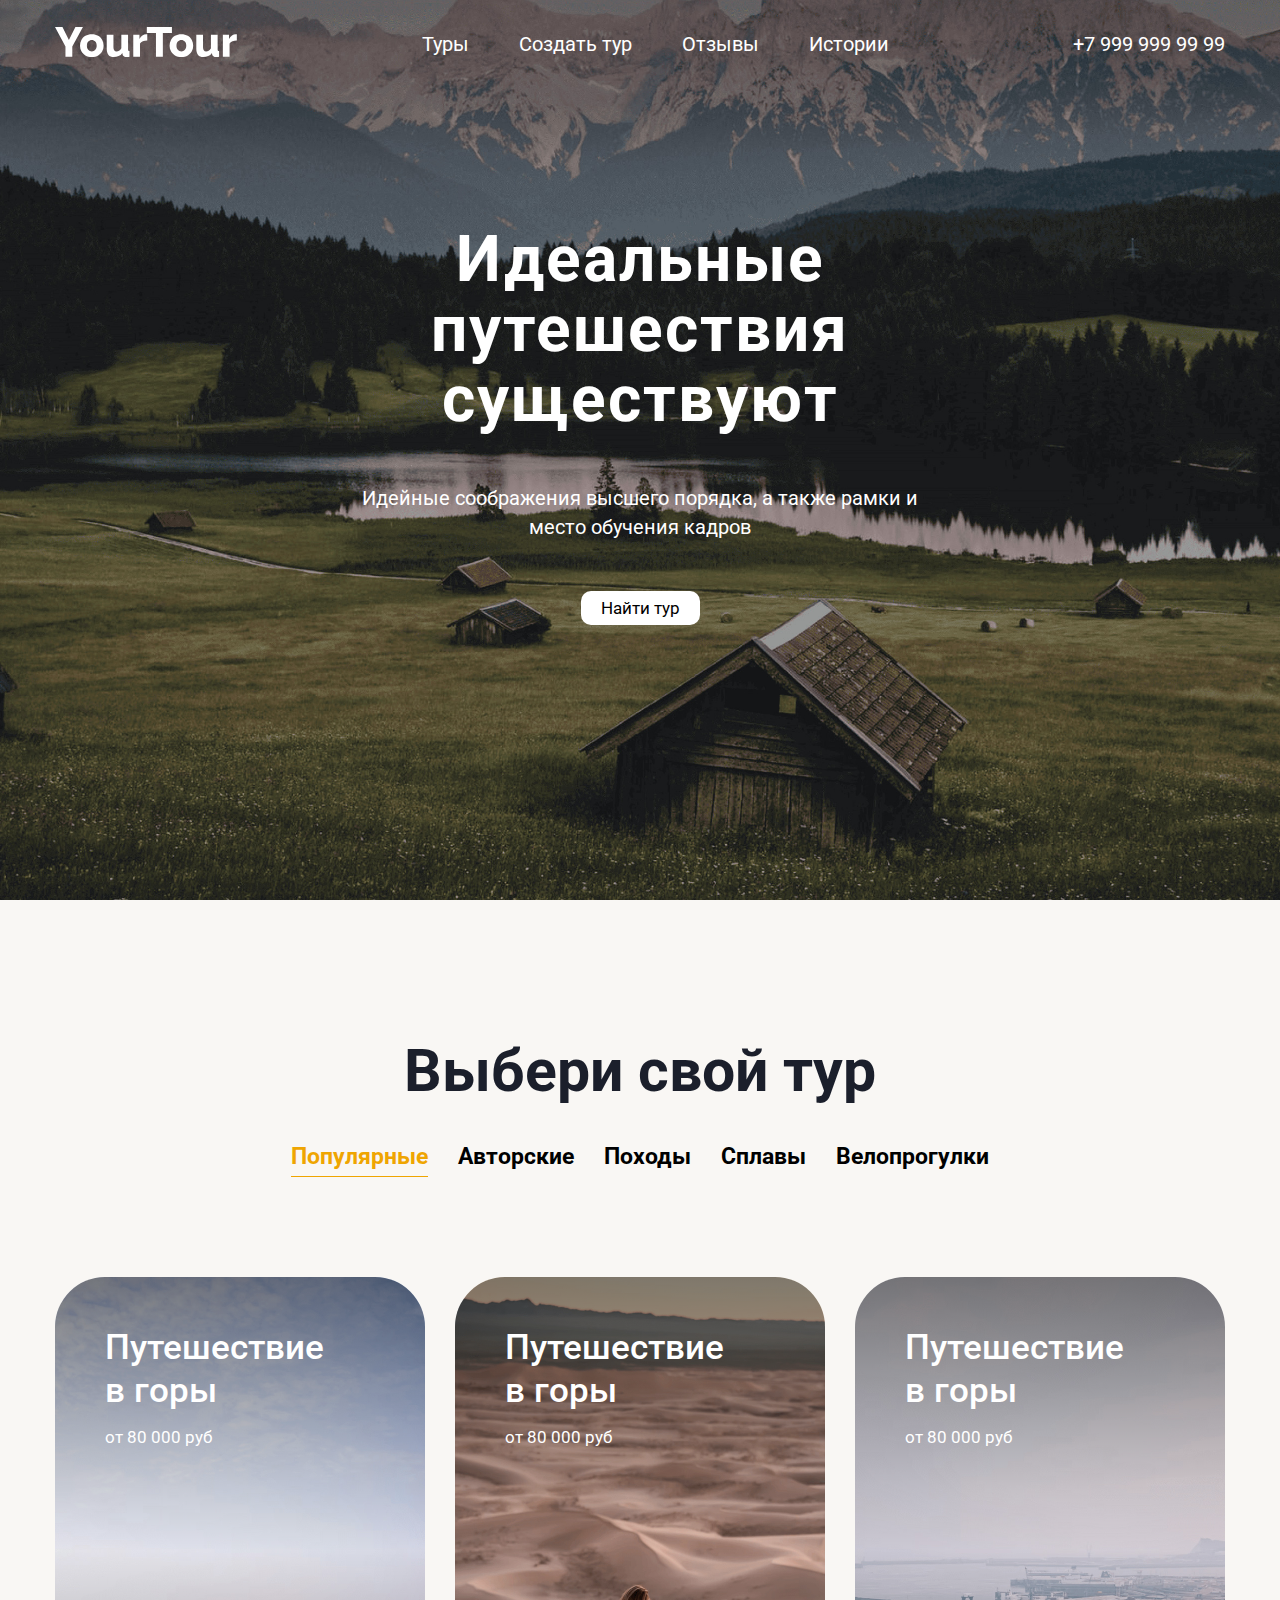
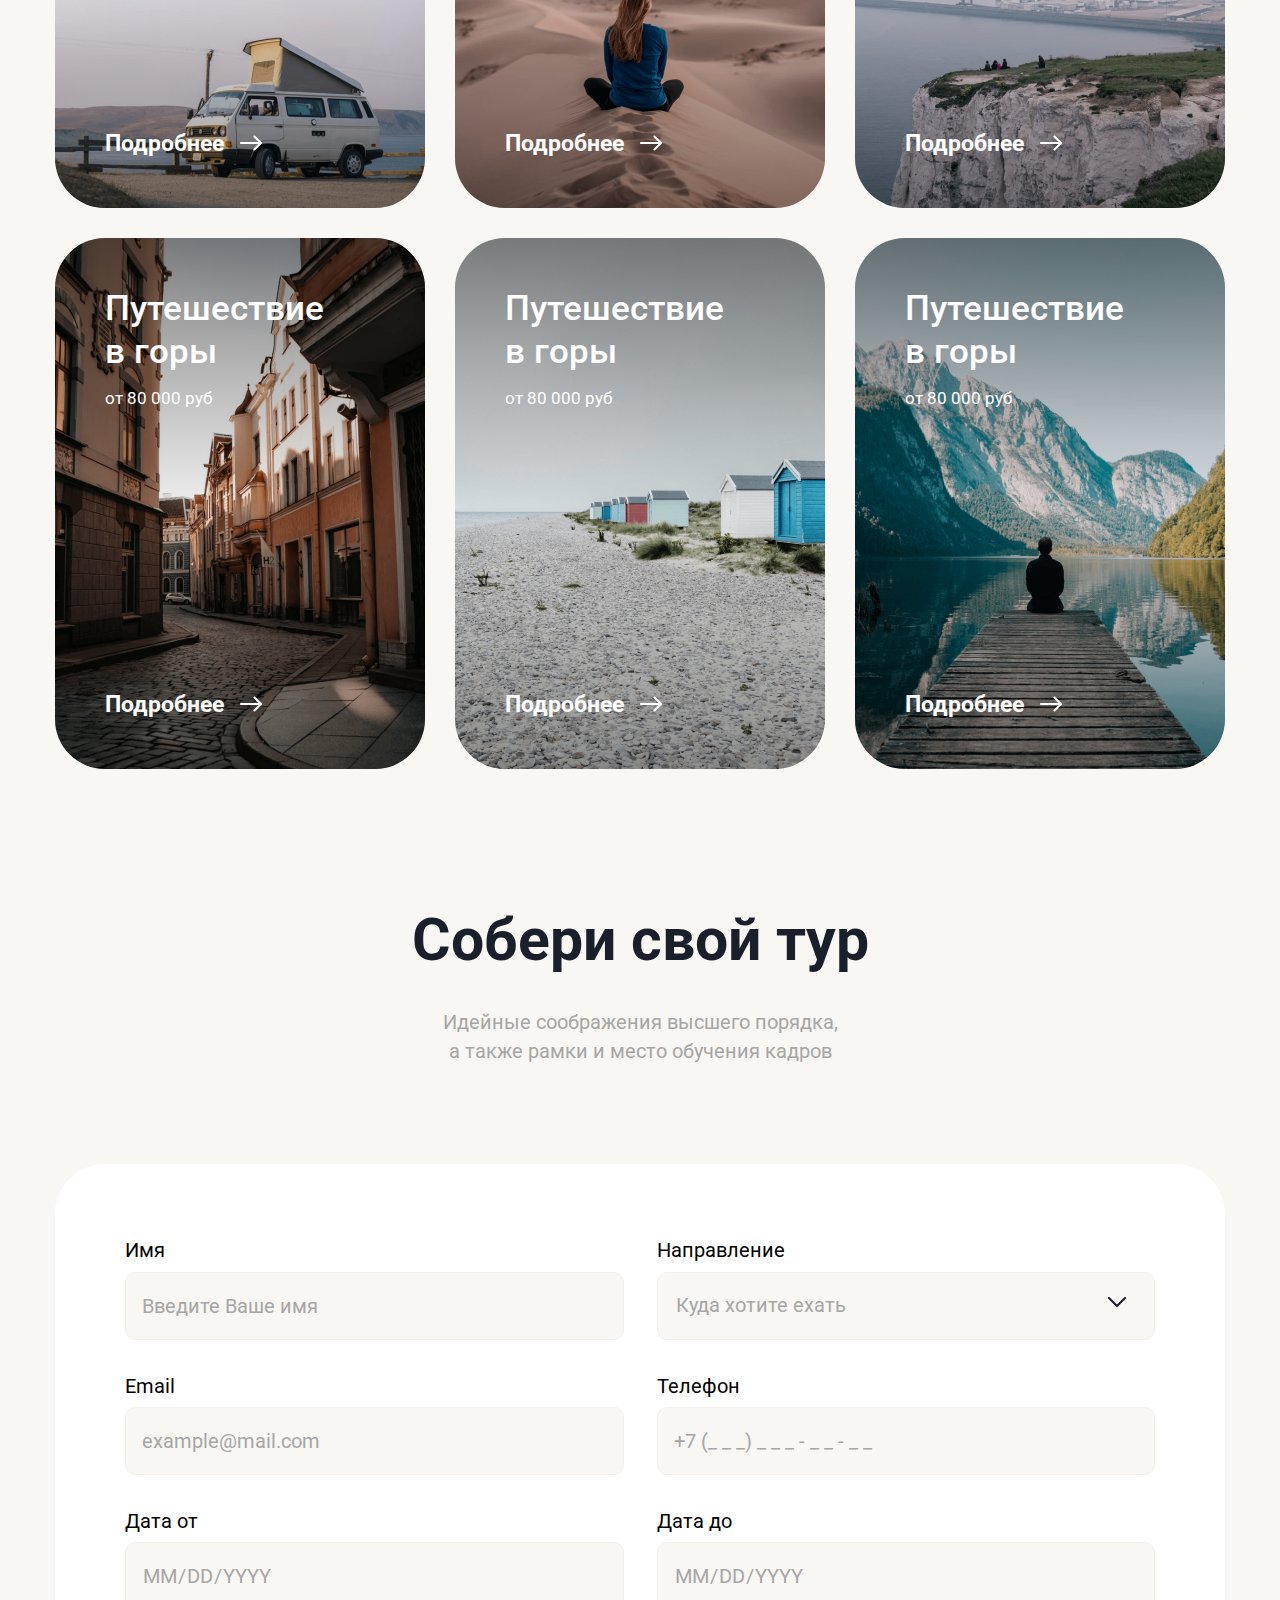
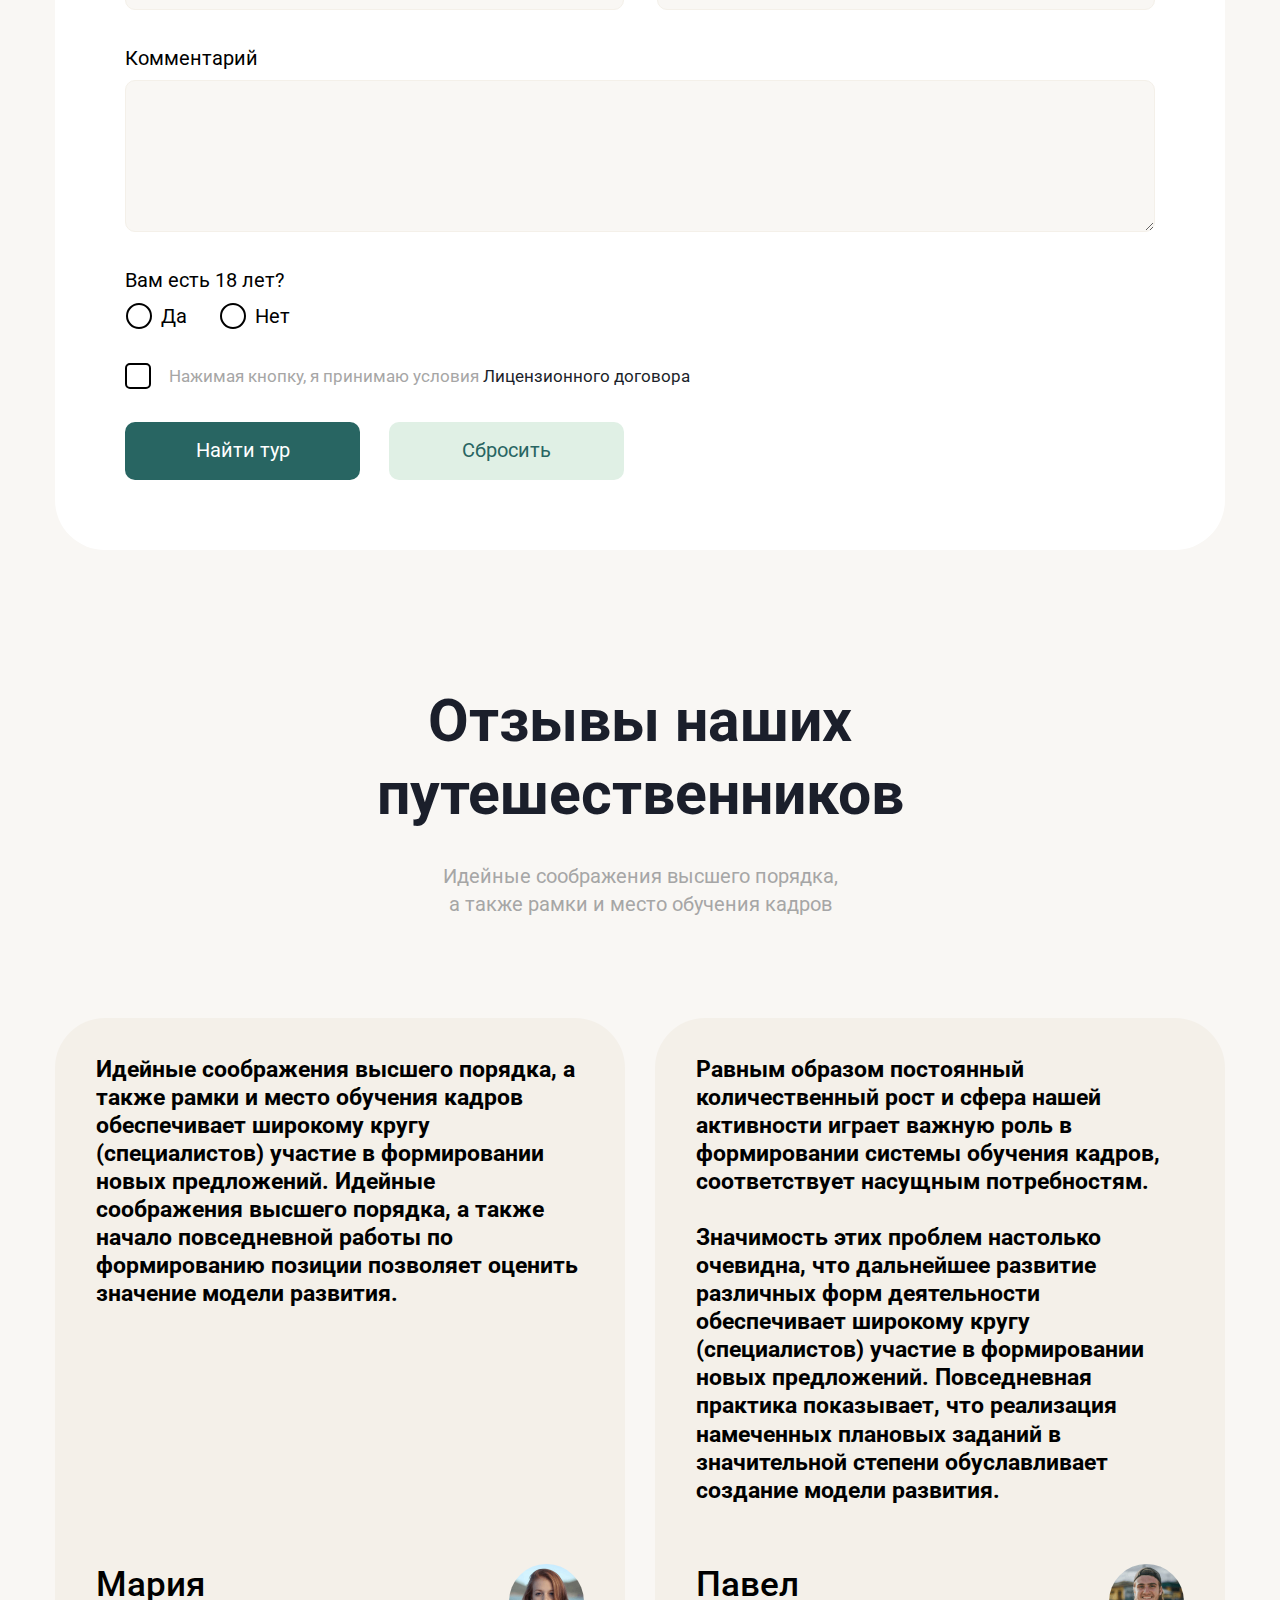
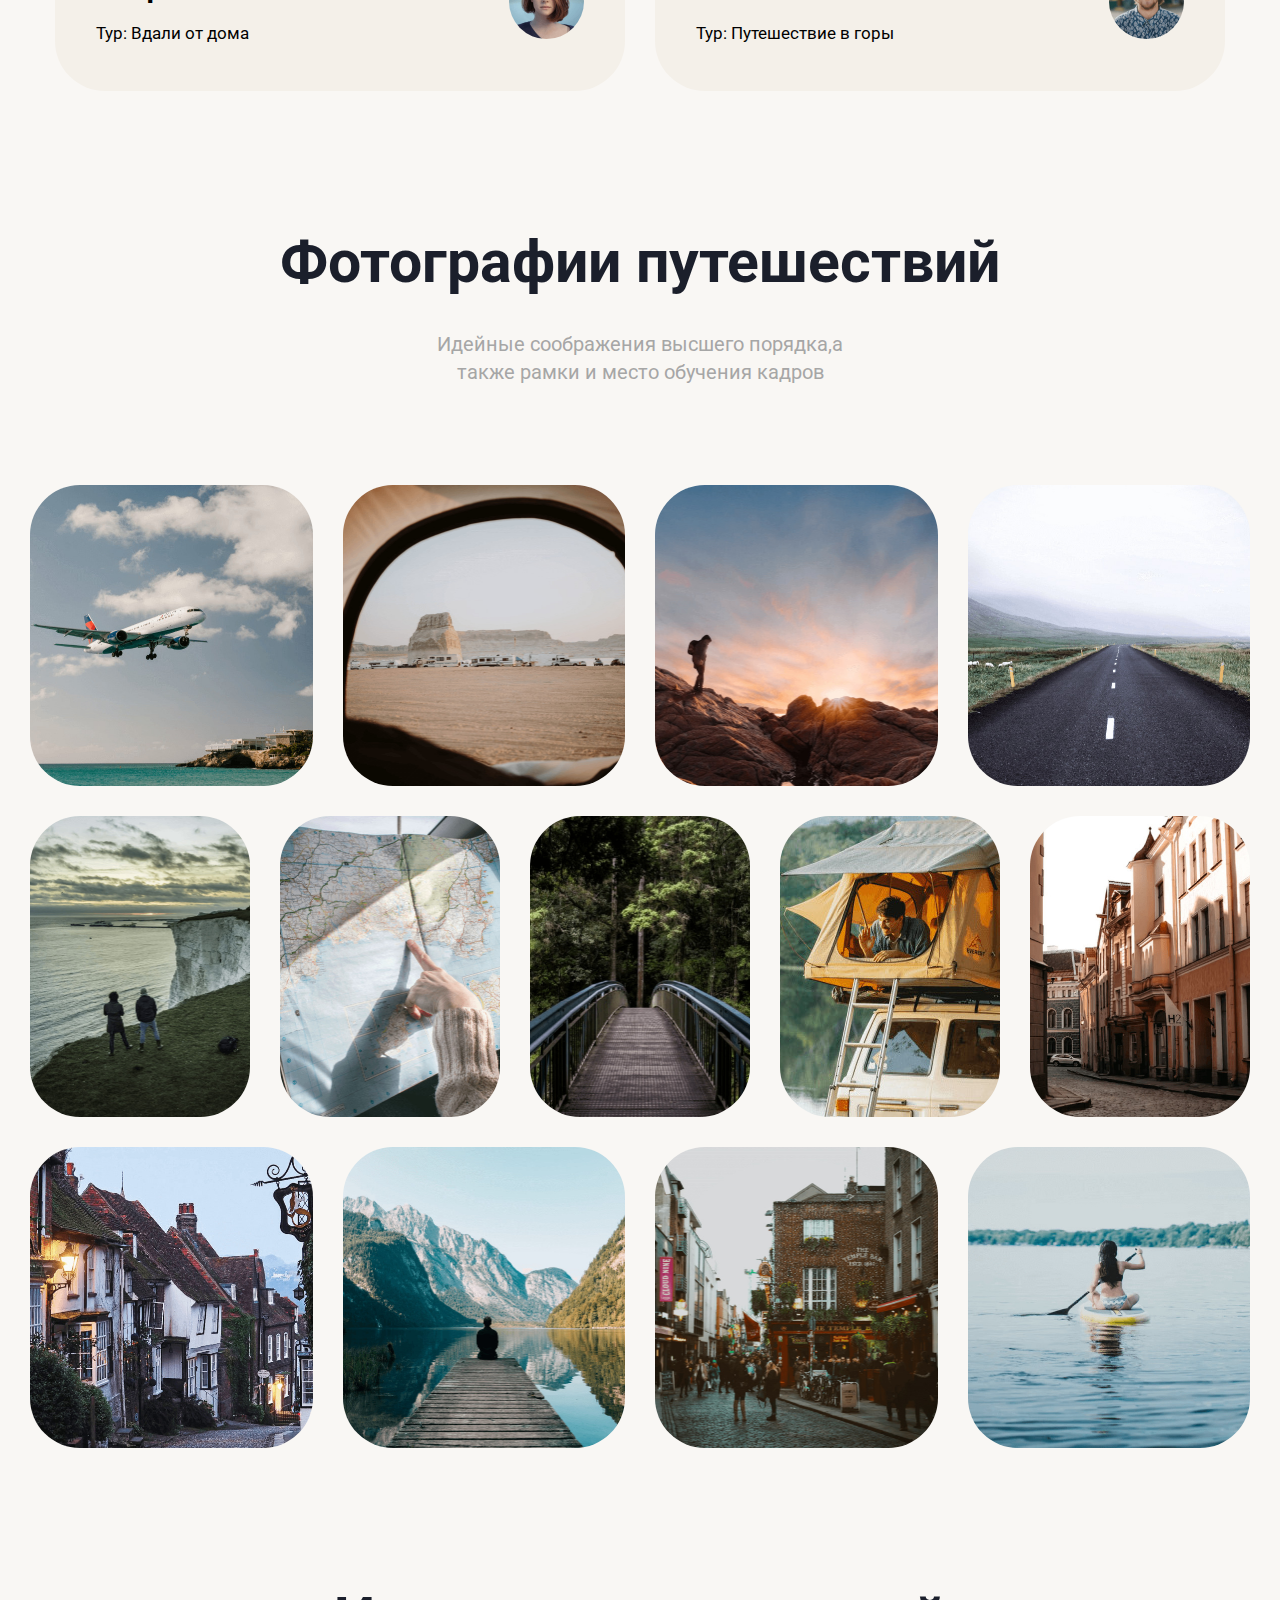
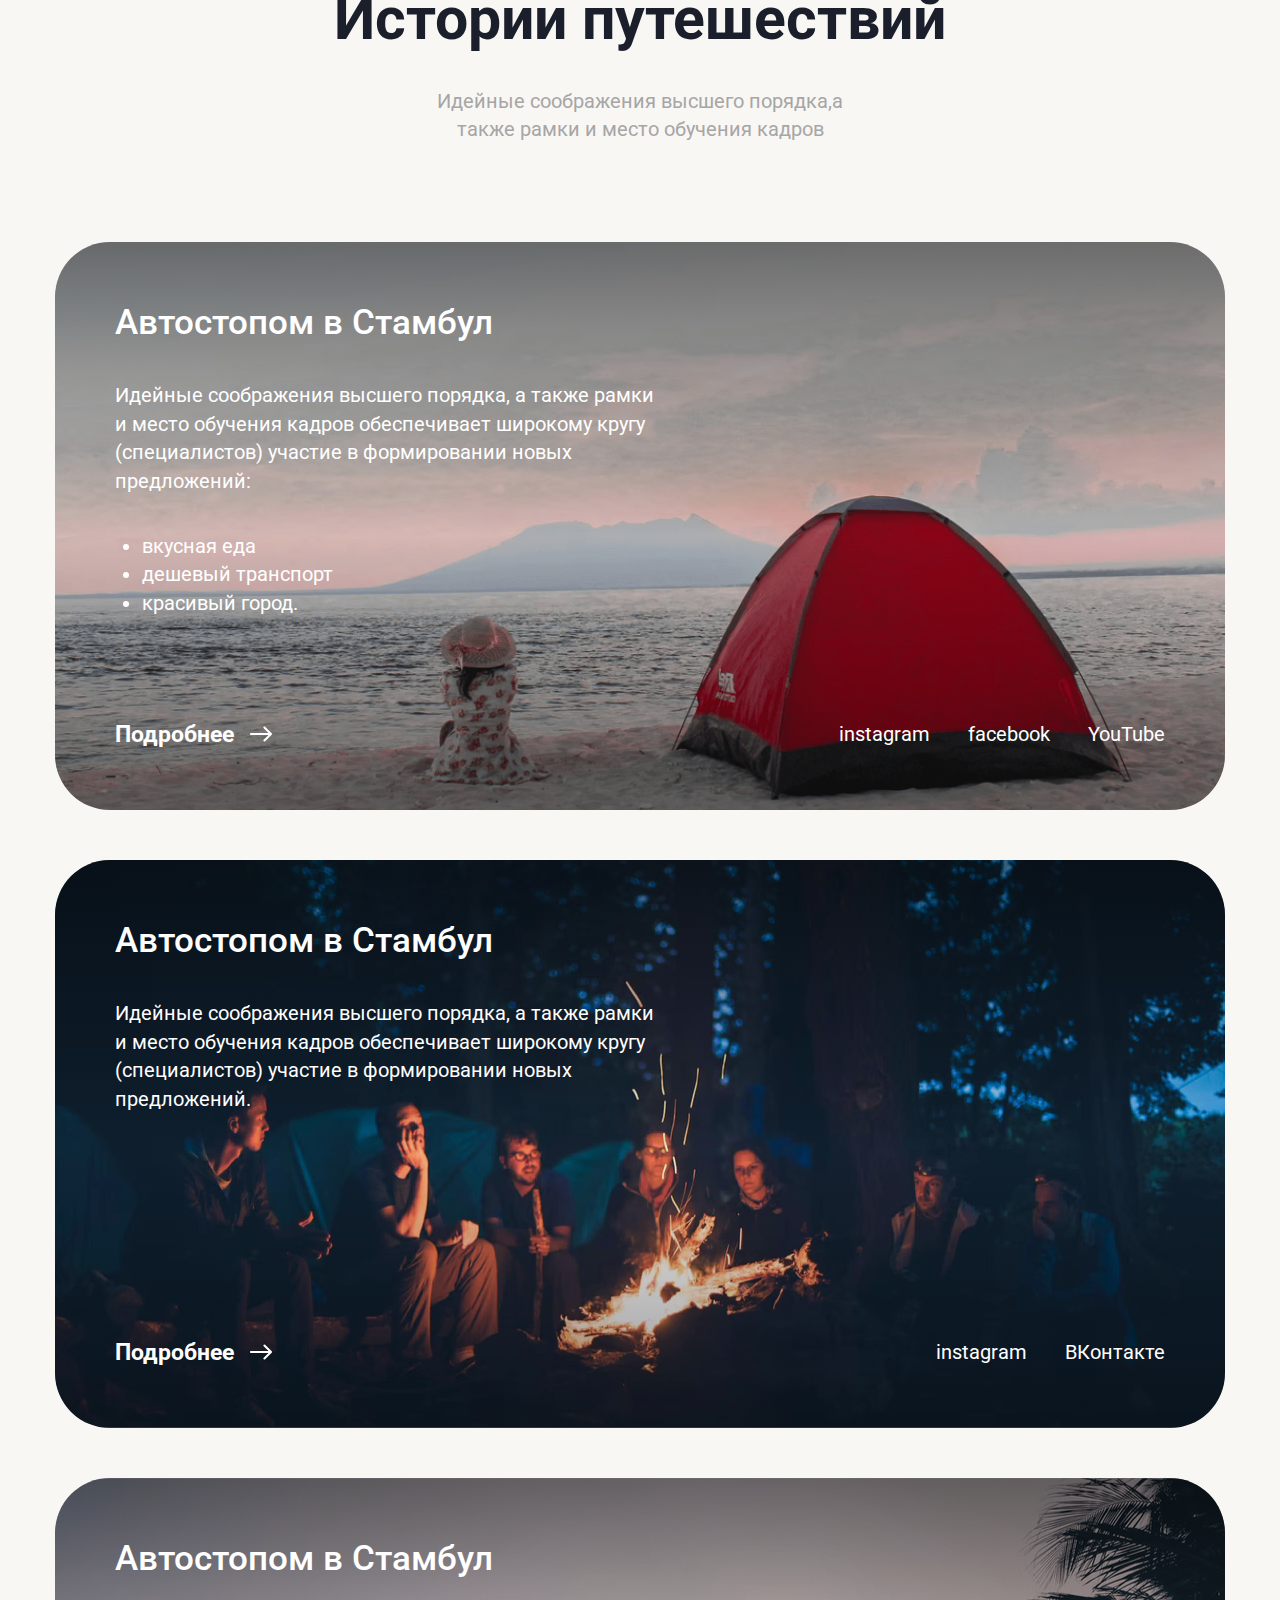
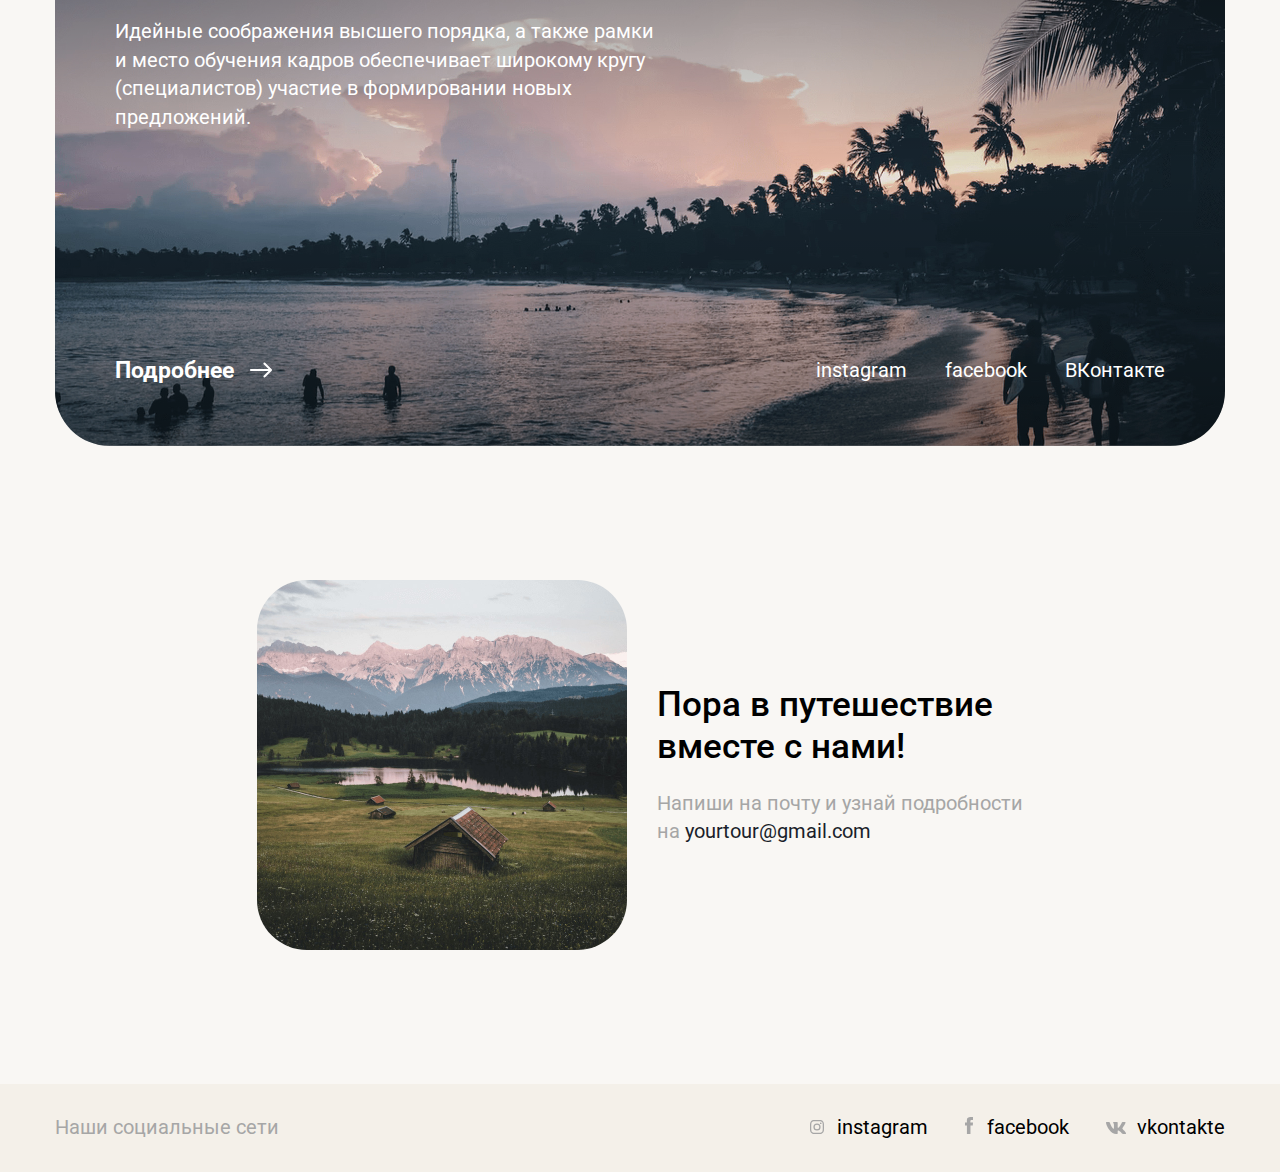
==== commit 2adfea05: "rename class" ====
--- a/index.html
+++ b/index.html
@@ -28,42 +28,42 @@
 
   <body>
     <header class="heading">
-      <div class="heading-container">
-        <a href="index.html" class="heading-logo">
+      <div class="heading_container">
+        <a href="index.html" class="heading_logo">
           <img
-            class="heading-logo__img"
+            class="heading__logo-img"
             src="assets/icon/YourTour.svg"
-            alt="YourTour"
+            alt="Your Tour"
           />
         </a>
-        <nav class="heading-nav">
-          <ul class="heading-nav__list">
-            <li class="heading-nav__option">
-              <a class="p-normal heading-nav__option-text" href="#choose-a-tour"
+        <nav class="heading_nav">
+          <ul class="heading_nav__list">
+            <li class="heading_nav__option">
+              <a class="p-normal heading_nav__option-text" href="#choose-a-tour"
                 >Туры</a
               >
             </li>
-            <li class="heading-nav__option">
+            <li class="heading_nav__option">
               <a
-                class="p-normal heading-nav__option-text"
+                class="p-normal heading_nav__option-text"
                 href="#Create-a-tour"
               >
                 Создать тур</a
               >
             </li>
-            <li class="heading-nav__option">
-              <a class="p-normal heading-nav__option-text" href="#Review"
+            <li class="heading_nav__option">
+              <a class="p-normal heading_nav__option-text" href="#Review"
                 >Отзывы</a
               >
             </li>
-            <li class="heading-nav__option">
-              <a class="p-normal heading-nav__option-text" href="#stories"
+            <li class="heading_nav__option">
+              <a class="p-normal heading_nav__option-text" href="#stories"
                 >Истории</a
               >
             </li>
           </ul>
         </nav>
-        <a class="heading-number p-normal" href="tel:+79999999999"
+        <a class="heading_number p-normal" href="tel:+79999999999"
           >+7 999 999 99 99</a
         >
       </div>
@@ -71,208 +71,208 @@
     <main>
       <section class="caption">
         <img
-          class="caption-img"
+          class="caption_img"
           src="assets/img/headerPhoto/header-img.jpg"
           alt="Main image"
         />
-        <div class="caption-block">
-          <h1 class="h1 caption-title">Идеальные путешествия существуют</h1>
-          <p class="caption-text p-normal">
+        <div class="caption_block">
+          <h1 class="h1 caption_title">Идеальные путешествия существуют</h1>
+          <p class="caption_text p-normal">
             Идейные соображения высшего порядка, а также рамки и место обучения
             кадров
           </p>
-          <button class="caption-button p-small">Найти тур</button>
+          <button class="caption_button p-small">Найти тур</button>
         </div>
       </section>
 
-      <section class="chooseTour">
-        <div class="common-container">
-          <h2 class="chooseTour-title h2" id="choose-a-tour">Выбери свой тур</h2>
-          <ul class="chooseTour-options">
-            <li class="chooseTour-options-option">
-              <label class="chooseTour-option__label" for="popular">
+      <section class="choose_tour">
+        <div class="common_container">
+          <h2 class="choose_tour__title  h2" id="choose-a-tour">Выбери свой тур</h2>
+          <ul class="choose_tour__options">
+            <li class="choose_tour__options_option">
+              <label class="choose_tour__option_label" for="popular">
                 <input
-                  class="chooseTour-option__input"
+                  class="choose_tour__option_input"
                   type="radio"
-                  name="chooseTourOption"
+                  name="choose_tour_option"
                   id="popular"
                   checked
                 />
                 <p class="p-big">Популярные</p>
               </label>
             </li>
-            <li class="chooseTour-options-option">
-              <label class="chooseTour-option__label" for="copyright">
+            <li class="choose_tour__options_option">
+              <label class="choose_tour__option_label" for="copyright">
                 <input
-                  class="chooseTour-option__input"
+                  class="choose_tour__option_input"
                   type="radio"
-                  name="chooseTourOption"
+                  name="choose_tour_option"
                   id="copyright"
                 />
                 <p class="p-big">Авторские</p>
               </label>
             </li>
-            <li class="chooseTour-options-option">
-              <label class="chooseTour-option__label" for="hiking">
+            <li class="choose_tour__options_option">
+              <label class="choose_tour__option_label" for="hiking">
                 <input
-                  class="chooseTour-option__input"
+                  class="choose_tour__option_input"
                   type="radio"
-                  name="chooseTourOption"
+                  name="choose_tour_option"
                   id="hiking"
                 />
                 <p class="p-big">Походы</p>
               </label>
             </li>
-            <li class="chooseTour-options-option">
-              <label class="chooseTour-option__label" for="alloys">
+            <li class="choose_tour__options_option">
+              <label class="choose_tour__option_label" for="alloys">
                 <input
-                  class="chooseTour-option__input"
+                  class="choose_tour__option_input"
                   type="radio"
-                  name="chooseTourOption"
+                  name="choose_tour_option"
                   id="alloys"
                 />
                 <p class="chooseTour-option__text p-big">Сплавы</p>
               </label>
             </li>
-            <li class="chooseTour-options-option">
-              <label class="chooseTour-option__label" for="cycling">
+            <li class="choose_tour__options_option">
+              <label class="choose_tour__option_label" for="cycling">
                 <input
-                  class="chooseTour-option__input"
+                  class="choose_tour__option_input"
                   type="radio"
-                  name="chooseTourOption"
+                  name="choose_tour_option"
                   id="cycling"
                 />
                 <p class="chooseTour-option__text p-big">Велопрогулки</p>
               </label>
             </li>
           </ul>
-          <div class="chooseTour-cards">
-            <div class="chooseTour-card ">
+          <div class="choose_tour__cards">
+            <div class="choose_tour__card ">
               <img
                 alt="Tour photo"
-                class="choose-card__img"
+                class="choose_card__img"
                 src="assets/img/cardTourPhoto/card_tour_photo-1.jpg"
               />
-              <div class="chooseTour-card__info">
-                <div  class="chooseTour-card__text">
-                  <h3 class="chooseTour-card__title h3">Путешествие <br/> в горы</h3>
-                  <p class="chooseTour-card__price p-small">от 80 000 руб</p>
-                </div>
-                <button class="chooseTour-card__button p-big">
+              <div class="choose_tour__card_info">
+                <div  class="choose_tour__card_text">
+                  <h3 class="choose_tour__card_title h3">Путешествие <br/> в горы</h3>
+                  <p class="choose_tour__card_price p-small">от 80 000 руб</p>
+                </div>
+                <button class="choose_tour__card_button p-big">
                   Подробнее
                   <img
                     alt="Arrow"
-                    class="chooseTour-card__button-icon"
+                    class="choose_tour__card_button_icon"
                     src="assets/icon/Vector.svg"
                   />
                 </button>
               </div>
              
             </div>
-            <div class="chooseTour-card">
+            <div class="choose_tour__card">
               <img
                 alt="Tour photo"
-                class=" choose-card__img"
+                class=" choose_card__img"
                 src="assets/img/cardTourPhoto/card_tour_photo-2.jpg"
               />
-              <div class="chooseTour-card__info">
-                <div  class="chooseTour-card__text">
-                  <h3 class="chooseTour-card__title h3">Путешествие <br/> в горы</h3>
-                  <p class="chooseTour-card__price p-small">от 80 000 руб</p>
-                </div>
-                <button class="chooseTour-card__button p-big">
+              <div class="choose_tour__card_info">
+                <div  class="choose_tour__card_text">
+                  <h3 class="choose_tour__card_title h3">Путешествие <br/> в горы</h3>
+                  <p class="choose_tour__card_price p-small">от 80 000 руб</p>
+                </div>
+                <button class="choose_tour__card_button p-big">
                   Подробнее
                   <img
                     alt="Arrow"
-                    class="chooseTour-card__button-icon"
+                    class="choose_tour__card_button_icon"
                     src="assets/icon/Vector.svg"
                   />
                 </button>
               </div>
              
             </div>
-            <div class="chooseTour-card ">
+            <div class="choose_tour__card ">
               <img
                 alt="Tour photo"
-                class=" choose-card__img"
+                class=" choose_card__img"
                 src="assets/img/cardTourPhoto/card_tour_photo-3.jpg"
               />
-              <div class="chooseTour-card__info">
-                <div  class="chooseTour-card__text">
-                  <h3 class="chooseTour-card__title h3">Путешествие <br/> в горы</h3>
-                  <p class="chooseTour-card__price p-small">от 80 000 руб</p>
-                </div>
-                <button class="chooseTour-card__button p-big">
+              <div class="choose_tour__card_info">
+                <div  class="choose_tour__card_text">
+                  <h3 class="choose_tour__card_title h3">Путешествие <br/> в горы</h3>
+                  <p class="choose_tour__card_price p-small">от 80 000 руб</p>
+                </div>
+                <button class="choose_tour__card_button p-big">
                   Подробнее
                   <img
                     alt="Arrow"
-                    class="chooseTour-card__button-icon"
+                    class="choose_tour__card_button_icon"
                     src="assets/icon/Vector.svg"
                   />
                 </button>
               </div>
               
             </div>
-            <div class="chooseTour-card ">
+            <div class="choose_tour__card ">
               <img
                 alt="Tour photo"
-                class="choose-card__img"
+                class="choose_card__img"
                 src="assets/img/cardTourPhoto/card_tour_photo-4.jpg"
               />
-              <div class="chooseTour-card__info">
-                <div  class="chooseTour-card__text">
-                  <h3 class="chooseTour-card__title h3">Путешествие <br/> в горы</h3>
-                  <p class="chooseTour-card__price p-small">от 80 000 руб</p>
-                </div>
-                <button class="chooseTour-card__button p-big">
+              <div class="choose_tour__card_info">
+                <div  class="choose_tour__card_text">
+                  <h3 class="choose_tour__card_title h3">Путешествие <br/> в горы</h3>
+                  <p class="choose_tour__card_price p-small">от 80 000 руб</p>
+                </div>
+                <button class="choose_tour__card_button p-big">
                   Подробнее
                   <img
                     alt="Arrow"
-                    class="chooseTour-card__button-icon"
+                    class="choose_tour__card_button_icon"
                     src="assets/icon/Vector.svg"
                   />
                 </button>
               </div>
               
             </div>
-            <div class="chooseTour-card ">
+            <div class="choose_tour__card ">
               <img
                 alt="Tour photo"
-                class="choose-card__img"
+                class="choose_card__img"
                 src="assets/img/cardTourPhoto/card_tour_photo-5.jpg"
               />
-              <div class="chooseTour-card__info">
-                <div  class="chooseTour-card__text">
-                  <h3 class="chooseTour-card__title h3">Путешествие <br/> в горы</h3>
-                  <p class="chooseTour-card__price p-small">от 80 000 руб</p>
-                </div>
-                <button class="chooseTour-card__button p-big">
+              <div class="choose_tour__card_info">
+                <div  class="choose_tour__card_text">
+                  <h3 class="choose_tour__card_title h3">Путешествие <br/> в горы</h3>
+                  <p class="choose_tour__card_price p-small">от 80 000 руб</p>
+                </div>
+                <button class="choose_tour__card_button p-big">
                   Подробнее
                   <img
                     alt="Arrow"
-                    class="chooseTour-card__button-icon"
+                    class="choose_tour__card_button_icon"
                     src="assets/icon/Vector.svg"
                   />
                 </button>
               </div>
              
             </div>
-            <div class="chooseTour-card ">
+            <div class="choose_tour__card ">
               <img
                 alt="Tour photo"
-                class="choose-card__img"
+                class="choose_card__img"
                 src="assets/img/cardTourPhoto/card_tour_photo-6.jpg"
               />
-              <div class="chooseTour-card__info">
-                 <div  class="chooseTour-card__text">
-                  <h3 class="chooseTour-card__title h3">Путешествие <br/> в горы</h3>
-                  <p class="chooseTour-card__price p-small">от 80 000 руб</p>
-                </div>
-                <button class="chooseTour-card__button p-big">
+              <div class="choose_tour__card_info">
+                 <div  class="choose_tour__card_text">
+                  <h3 class="choose_tour__card_title h3">Путешествие <br/> в горы</h3>
+                  <p class="choose_tour__card_price p-small">от 80 000 руб</p>
+                </div>
+                <button class="choose_tour__card_button p-big">
                   Подробнее
                   <img
                     alt="Arrow"
-                    class="chooseTour-card__button-icon"
+                    class="choose_tour__card_button_icon"
                     src="assets/icon/Vector.svg"
                   />
                 </button>
@@ -284,16 +284,16 @@
       </section>
 
       <section class="form">
-        <div class="common-container">
-          <h2 class="form-title h2" id="Create-a-tour">Собери свой тур</h2>
-          <p class="form-subtitle p-normal">
+        <div class="common_container">
+          <h2 class="form_title h2" id="Create-a-tour">Собери свой тур</h2>
+          <p class="form_subtitle p-normal">
             Идейные соображения высшего порядка,<br/> а также рамки и место обучения
             кадров
           </p>
        
-          <form action="#" class="form-Shell">
+          <form action="#" class="form_container">
             <label for="name">
-              <p class="form__Name p-normal">Имя</p>
+              <p class="form__name p-normal">Имя</p>
               <input
                 type="text"
                 required
@@ -324,7 +324,7 @@
               </select>
             </label>
             <label for="email">
-              <p class="form__Email p-normal">Email</p>
+              <p class="form__email p-normal">Email</p>
               <input
                 type="email"
                 required
@@ -333,7 +333,7 @@
               />
             </label>
             <label for="number">
-              <p class="form__Telephone p-normal">Телефон</p>
+              <p class="form__telephone p-normal">Телефон</p>
               <input
                 type="tel"
                 minlength="9"
@@ -344,7 +344,7 @@
               />
             </label>
             <label for="date-from">
-              <p class="form__DateFrom p-normal">Дата от</p>
+              <p class="form__dateFrom p-normal">Дата от</p>
               <input
                 type="date"
                 min="2023-01-10"
@@ -355,7 +355,7 @@
               />
             </label>
             <label for="date-before">
-              <p class="form__DateBefore p-normal">Дата до</p>
+              <p class="form__dateBefore p-normal">Дата до</p>
               <input
                 type="date"
                 min="2023-01-10"
@@ -365,49 +365,49 @@
                 placeholder="ДД.ММ.ГГГГ"
               />
             </label>
-            <label class="form__label-textarea" for="comment">
-              <p class="form__Comment p-normal">Комментарий</p>
+            <label class="form__label_textarea" for="comment">
+              <p class="form__comment p-normal">Комментарий</p>
               <textarea comment="Comment"></textarea>
             </label>
-            <div class="form-radiobutton">
-              <p class="form-radiobutton__question p-normal">
+            <div class="form_radiobutton">
+              <p class="form_radiobutton__question p-normal">
                 Вам есть 18 лет?
               </p>
               <label
-                class="form-radiobutton__label form-radiobutton__position-yes"
+                class="form_radiobutton__label form_radiobutton__position-yes"
               >
                 <input type="radio" id="YES" name="question" value="Yes" />
                 <span>Да</span>
               </label>
 
               <label
-                class="form-radiobutton__label form-radiobutton__position-no"
+                class="form_radiobutton__label form_radiobutton__position-no"
               >
                 <input type="radio" id="NO" name="question" value="No" />
                 <span>Нет</span>
               </label>
             </div>
 
-            <label class="form-checkbox__label">
+            <label class="form_checkbox__label">
               <input type="checkbox" />
-              <span class="form-checkbox__fake">
-                <p class="form-checkbox__text p-small">
+              <span class="form_checkbox__fake">
+                <p class="form_checkbox__text p-small">
                   Нажимая кнопку, я принимаю условия<a
-                    class="form-checkbox__text-partTwo"
+                    class="form_checkbox__text-partTwo"
                     href=""
                     >Лицензионного договора</a
                   >
                 </p>
               </span>
             </label>
-            <div class="form-button">
-              <button type="submit" class="form-button__find-tour p-normal">
+            <div class="form_button">
+              <button type="submit" class="form_button__find_tour p-normal">
                 Найти тур
               </button>
               <button
                 type="reset"
                 value="reset"
-                class="form-button__reset p-normal"
+                class="form_button__reset p-normal"
               >
                 Сбросить
               </button>
@@ -417,45 +417,45 @@
       </section>
 
       <section class="reviews">
-        <div class="common-container">
-          <h2 class="reviews-title h2" id="Review">
+        <div class="common_container">
+          <h2 class=" reviews_title h2" id="Review">
             Отзывы наших <br/> путешественников
           </h2>
-          <p class="reviews-subtitle p-normal">
+          <p class="reviews_subtitle p-normal">
             Идейные соображения высшего порядка,<br/> а также рамки и место обучения
             кадров
           </p>
         
-          <div class="reviews-review">
-            <div class="reviews-review-card">
-              <p class="reviews-card__text p-big">
+          <div class="reviews_review">
+            <div class="reviews_review__card">
+              <p class="reviews__card_text p-big">
                 Идейные соображения высшего порядка, а также рамки и место
                 обучения кадров обеспечивает широкому кругу (специалистов)
                 участие в формировании новых предложений. Идейные соображения
                 высшего порядка, а также начало повседневной работы по
                 формированию позиции позволяет оценить значение модели развития.
               </p>
-              <div class="reviews-card__info">
-                <p class="reviews-card__personInfo h3">
-                  Мария <br class="reviews-card__customBr"/>
+              <div class="reviews__card_info">
+                <p class="reviews__card_person-info h3">
+                  Мария <br class="reviews__card_customBr"/>
                   <span class="p-small">Тур: Вдали от дома</span>
                 </p>
                 <img
-                  class="reviews-card__photoUsers"
+                  class="reviews__card_photo-users"
                   src="assets/img/rewiewPhoto/review-photo-1.jpg"
                   alt="User's image"
                 />
               </div>
             </div>
 
-            <div class="reviews-review-card">
+            <div class="reviews_review__card">
               <div>
-                <p class="reviews-card__text p-big">
+                <p class="reviews__card_text p-big">
                   Равным образом постоянный количественный рост и сфера нашей
                   активности играет важную роль в формировании системы обучения
                   кадров, соответствует насущным потребностям.
                 </p>
-                <p class="reviews-card__text-ident p-big"  >
+                <p class="reviews__card_text-ident p-big"  >
                   Значимость этих проблем настолько очевидна, что дальнейшее
                   развитие различных форм деятельности обеспечивает широкому
                   кругу (специалистов) участие в формировании новых предложений.
@@ -464,13 +464,13 @@
                   модели развития.
                   </p>
               </div>
-              <div class="reviews-card__info">
-                <p class="reviews-card__personInfo h3">
-                  Павел <br class="reviews-card__customBr"/>
+              <div class="reviews__card_info">
+                <p class="reviews__card_person-info h3">
+                  Павел <br class="reviews__card_customBr"/>
                   <span class="p-small" >Тур: Путешествие в горы</span> 
                 </p>
                 <img
-                  class="reviews-card__photoUsers "
+                  class="reviews__card_photo-users "
                   src="assets/img/rewiewPhoto/review-photo-2.jpg"
                   alt="User's image"
                 />
@@ -481,83 +481,83 @@
       </section>
 
       <section class="photos">
-        <div class="common-container">
-          <h2 class="h2 photos-Title">Фотографии путешествий</h2>
-          <p class="photos-subtitle p-normal">
+        <div class="common_container">
+          <h2 class="h2 photos_title">Фотографии путешествий</h2>
+          <p class="photos_subtitle p-normal">
             Идейные соображения высшего порядка,а <br/> также рамки и место обучения
             кадров
           </p>
         </div>
         
-        <div class="photos-Trip">
-          <div class="photos-Trip__first-row">
-            <img
-              class="photos-Trip__photo"
+        <div class="photos_trip">
+          <div class="photos_trip__first-row">
+            <img
+              class="photos_trip__photo"
               src="assets/img/travelPhoto/travel-photo-1.jpg"
               alt="Travel photo"
             />
             <img
-              class="photos-Trip__photo photos-Trip__photo-SecondDelete"
+              class="photos_trip__photo photos_trip__photo-second-delete"
               src="assets/img/travelPhoto/travel-photo-2.jpg"
               alt="Travel photo"
             />
             <img
-              class="photos-Trip__photo photos-Trip__photo-FirstDelete"
+              class="photos_trip__photo photos_trip__photo-first-delete"
               src="assets/img/travelPhoto/travel-photo-3.jpg"
               alt="Travel photo"
             />
             <img
-              class="photos-Trip__photo"
+              class="photos_trip__photo"
               src="assets/img/travelPhoto/travel-photo-4.jpg"
               alt="Travel photo"
             />
           </div>
 
-          <div class="photos-Trip__second-row">
-            <img
-              class="photos-Trip__photo"
+          <div class="photos_trip__second-row">
+            <img
+              class="photos_trip__photo"
               src="assets/img/travelPhoto/travel photo-5.jpg"
               alt="Travel photo"
             />
             <img
-              class="photos-Trip__photo photos-Trip__photo-SecondDelete"
+              class="photos_trip__photo photos_trip__photo-second-delete"
               src="assets/img/travelPhoto/travel photo-6.jpg"
               alt="Travel photo"
             />
             <img
-              class="photos-Trip__photo photos-Trip__photo-FirstDelete"
+              class="photos_trip__photo photos_trip__photo-first-delete"
               src="assets/img/travelPhoto/travel photo-7.jpg"
               alt="Travel photo"
             />
             <img
-              class="photos-Trip__photo"
+              class="photos_trip__photo"
               src="assets/img/travelPhoto/travel photo-8.jpg"
               alt="Travel photo"
             />
             <img
-              class="photos-Trip__photo"
+              class="photos_trip__photo"
               src="assets/img/travelPhoto/travel photo-13.jpg"
               alt="Travel photo"
             />
           </div>
-          <div class="photos-Trip__third-row">
-            <img
-              class="photos-Trip__photo"
+          <div class="photos_trip__third-row">
+            <img
+              class="photos_trip__photo"
               src="assets/img/travelPhoto/travel photo-9.jpg"
               alt="Travel photo"
             />
             <img
-              class="photos-Trip__photo"
+              class="photos_trip__photo"
               src="assets/img/travelPhoto/travel photo-10.jpg"
               alt="Travel photo"
             />
             <img
-              class="photos-Trip__photo photos-Trip__photo-SecondDelete"
+              class="photos_trip__photo photos_trip__photo-second-delete"
               src="assets/img/travelPhoto/travel photo-11.jpg"
               alt="Travel photo"
             />
             <img
-              class="photos-Trip__photo photos-Trip__photo-FirstDelete"
+              class="photos_trip__photo photos_trip__photo-first-delete"
               src="assets/img/travelPhoto/travel photo-12.jpg"
               alt="Travel photo"
             />
@@ -566,52 +566,52 @@
       </section>
 
       <section class="stories">
-        <div class="common-container">
-          <h2 class="h2 stories-Title" id="stories">Истории путешествий</h2>
-          <p class="stories-subtitle p-normal">
+        <div class="common_container">
+          <h2 class="h2 stories_title" id="stories">Истории путешествий</h2>
+          <p class="stories_subtitle p-normal">
             Идейные соображения высшего порядка,а<br/>также рамки и место обучения
             кадров
           </p>
         
-          <div class="stories-cards">
-            <div class="stories-card">
-              <img
-                class="stories-card__img"
+          <div class="stories_cards">
+            <div class="stories_card">
+              <img
+                class="stories_card__img"
                 src="assets/img/storyPhoto/story photo-1.jpg"
                 alt="Photo from the history of the trip"
               />
-              <div class="stories-card__information">
-                <div class="stories-card__text">
-                  <h3 class="stories-card__Title h3">Автостопом <span class="stories-card__Title-line-break">в Стамбул</span></h3>
-                  <div class="stories-card__description p-normal">
+              <div class="stories_card__information">
+                <div class="stories_card__text">
+                  <h3 class="stories_card__title h3">Автостопом <span class="stories_card__title-line-break">в Стамбул</span></h3>
+                  <div class="stories_card__description p-normal">
                     Идейные соображения высшего порядка, а также рамки и место
                     обучения кадров обеспечивает широкому кругу (специалистов)
                     участие в формировании новых предложений:
   
-                    <ul class="stories-card__description-list">
+                    <ul class="stories_card__description-list">
                       <li>вкусная еда</li>
                       <li>дешевый транспорт</li>
                       <li>красивый город.</li>
                     </ul>
                   </div>
                 </div>
-                <div class="stories-card__detailed">
-                  <button class="stories-card__button p-big">
+                <div class="stories_card__detailed">
+                  <button class="stories_card__button p-big">
                     Подробнее
                     <img
                       alt="Arrow"
-                      class="stories-card__button-icon"
+                      class="stories_card__button-icon"
                       src="assets/icon/Vector.svg"
                     />
                   </button>
-                  <ul class="stories-card__SocialNetworks">
-                    <li class="stories-card__Network">
+                  <ul class="stories_card__social-networks">
+                    <li class="stories_card__network">
                       <p class="p-normal">instagram</p>
                     </li>
-                    <li class="stories-card__Network">
+                    <li class="stories_card__network">
                       <p class="p-normal">facebook</p>
                     </li>
-                    <li class="stories-card__Network">
+                    <li class="stories_card__network">
                       <p class="p-normal">YouTube</p>
                     </li>
                   </ul>
@@ -620,35 +620,35 @@
               
              
             </div>
-            <div class="stories-card stories-scale">
-              <img
-                class="stories-scale stories-card__img"
+            <div class="stories_card stories-scale">
+              <img
+                class="stories-scale stories_card__img"
                 src="assets/img/storyPhoto/story photo-2.jpg"
                 alt="Photo from the history of the trip"
               />
-              <div class="stories-card__information">
-                <div class="stories-card__text">
-                  <h3 class="stories-card__Title h3">Автостопом <span class="stories-card__Title-line-break">в Стамбул</span></h3>
-                  <p class="stories-card__description p-normal">
+              <div class="stories_card__information">
+                <div class="stories_card__text">
+                  <h3 class="stories_card__title h3">Автостопом <span class="stories_card__title-line-break">в Стамбул</span></h3>
+                  <p class="stories_card__description p-normal">
                     Идейные соображения высшего порядка, а также рамки и место
                     обучения кадров обеспечивает широкому кругу (специалистов)
                     участие в формировании новых предложений.
                   </p>
                 </div>
-                <div class="stories-card__detailed">
-                  <button class="stories-card__button p-big">
+                <div class="stories_card__detailed">
+                  <button class="stories_card__button p-big">
                     Подробнее
                     <img
                       alt="Arrow"
-                      class="stories-card__button-icon"
+                      class="stories_card__button-icon"
                       src="assets/icon/Vector.svg"
                     />
                   </button>
-                  <ul class="stories-card__SocialNetworks">
-                    <li class="stories-card__Network">
+                  <ul class="stories_card__social-networks">
+                    <li class="stories_card__network">
                       <p class="p-normal">instagram</p>
                     </li>
-                    <li class="stories-card__Network">
+                    <li class="stories_card__network">
                       <p class="p-normal">ВКонтакте</p>
                     </li>
                   </ul>
@@ -657,38 +657,38 @@
              
             </div>
 
-            <div class="stories-card">
-              <img
-                class="stories-card__img"
+            <div class="stories_card">
+              <img
+                class="stories_card__img"
                 src="assets/img/storyPhoto/story photo-3.jpg"
                 alt="Photo from the history of the trip"
               />
-              <div class="stories-card__information">
-                <div class="stories-card__text">
-                  <h3 class="stories-card__Title h3">Автостопом <span class="stories-card__Title-line-break">в Стамбул</span></h3>
-                  <p class="stories-card__description p-normal">
+              <div class="stories_card__information">
+                <div class="stories_card__text">
+                  <h3 class="stories_card__title h3">Автостопом <span class="stories_card__title-line-break">в Стамбул</span></h3>
+                  <p class="stories_card__description p-normal">
                     Идейные соображения высшего порядка, а также рамки и место
                     обучения кадров обеспечивает широкому кругу (специалистов)
                     участие в формировании новых предложений.
                   </p>
                 </div>
-                <div class="stories-card__detailed">
-                  <button class="stories-card__button p-big">
+                <div class="stories_card__detailed">
+                  <button class="stories_card__button p-big">
                     Подробнее
                     <img
                       alt="Arrow"
-                      class="stories-card__button-icon"
+                      class="stories_card__button-icon"
                       src="assets/icon/Vector.svg"
                     />
                   </button>
-                  <ul class="stories-card__SocialNetworks">
-                    <li class="stories-card__Network">
+                  <ul class="stories_card__social-networks">
+                    <li class="stories_card__network">
                       <p class="p-normal">instagram</p>
                     </li>
-                    <li class="stories-card__Network">
+                    <li class="stories_card__network">
                       <p class="p-normal">facebook</p>
                     </li>
-                    <li class="stories-card__Network">
+                    <li class="stories_card__network">
                       <p class="p-normal">ВКонтакте</p>
                     </li>
                   </ul>
@@ -701,10 +701,10 @@
       </section>
 
       <section class="cta">
-        <div class="common-container">
-          <div class="cta-container">
-            <img class="cta-img" src="assets/img/footerPhoto/footer photo.jpg" alt="Photo" />
-            <div class="cta-description">
+        <div class="common_container">
+          <div class="cta_container">
+            <img class="cta__img" src="assets/img/footerPhoto/footer photo.jpg" alt="Photo" />
+            <div class="cta__description">
               <h3 class="cta__text h3">
                 Пора в путешествие<br />
                 вместе с нами!
@@ -723,29 +723,29 @@
     </main>
 
     <footer>
-      <div class="common-container">
+      <div class="common_container">
         <div class="footer">
-          <p class="footer-text p-normal">Наши социальные сети</p>
-          <ul class="footer-networks">
-            <li class="footer-networks__option">
-              <img
-                class="footer-networks__inst-img"
+          <p class="footer_text p-normal">Наши социальные сети</p>
+          <ul class="footer_networks">
+            <li class="footer_networks__option">
+              <img
+                class="footer_networks__inst-img"
                 src="assets/icon/inst.svg"
                 alt="Photo inst"
               />
-              <p class="footer-networks__text p-normal">instagram</p>
-            </li>
-            <li class="footer-networks__option">
-              <img
-                class="footer-networks__facebook-img"
+              <p class="footer_networks__text p-normal">instagram</p>
+            </li>
+            <li class="footer_networks__option">
+              <img
+                class="footer_networks__facebook-img"
                 src="assets/icon/facebook.svg"
                 alt="Photo facebook"
               />
-              <p class="footer-networks__text p-normal">facebook</p>
-            </li>
-            <li class="footer-networks__option">
-              <img class="footer-networks__vk-img" src="assets/icon/vk.svg" alt="Photo vk" />
-              <p class="footer-networks__text p-normal">vkontakte</p>
+              <p class="footer_networks__text p-normal">facebook</p>
+            </li>
+            <li class="footer_networks__option">
+              <img class="footer_networks__vk-img" src="assets/icon/vk.svg" alt="Photo vk" />
+              <p class="footer_networks__text p-normal">vkontakte</p>
             </li>
           </ul>
         </div>
--- a/css/header.css
+++ b/css/header.css
@@ -1,5 +1,5 @@
 
-    .heading-container {
+    .heading_container {
         width: 1170px;
         max-width: 100%;
         margin: 0 auto;
@@ -17,91 +17,91 @@
         align-items: center;
     }
         
-    .heading .heading-container {
+    .heading .heading_container {
         display: flex;
         align-items: center;
         justify-content: space-between;
     }
 
-    .heading-logo__img {
+    .heading__logo-img {
         width: 100%;
         height: 100%;
        
     }
         
-    .heading-nav__list {
+    .heading_nav__list {
         position: relative;
         display: flex;
         align-items: center;
         list-style: none;
     }
 
-    .heading-nav__option {
+    .heading_nav__option {
         margin-top: 2px;   
     }
         
-    .heading-nav__option:last-child {
+    .heading_nav__option:last-child {
         margin-right: 0;
     }
 
-    .heading-nav__option a::after {
+    .heading_nav__option a::after {
         display: block;
         width: 0;
         height: 1px;
         content: "";
         transition: width 0.2s ease-in-out;
     }
-    .heading-number{
+    .heading_number{
         color: white;
     }
   
 
     @media screen and (min-width: 1240px){
 
-        .heading-nav__option a:hover::after {
+        .heading_nav__option a:hover::after {
             width: 100%;
             background-color: white;
         }
            
-        .heading-nav__option {
+        .heading_nav__option {
             margin-right: 50px;
         }
     }
     
      @media screen and (min-width: 860px)and (max-width:1240px){
 
-        .heading-container {
+        .heading_container {
             padding: 0 53px;
         }
 
-        .heading-nav__option {
+        .heading_nav__option {
            margin-right: 2rem;
         }  
     }
 
     @media screen and (min-width: 768px)and (max-width:860px){ 
 
-        .heading-container {
+        .heading_container {
             padding: 0 53px;
         }
 
-        .heading-nav__list {
+        .heading_nav__list {
             display: none;
         } 
     }
 
     @media screen and (max-width:767px){
         
-        .heading-container {
+        .heading_container {
            padding: 0 21px;
         }
 
-        .heading-logo {
+        .heading_logo {
             width: 133px;
             height: 22px;
         }
 
-        .heading-nav__list {
+        .heading_nav__list {
             display: none;
         }
         
--- a/css/Tours.css
+++ b/css/Tours.css
@@ -10,7 +10,7 @@
    overflow: hidden; 
 } 
 
-.caption-img {
+.caption_img {
     position: absolute;
     right: 0;
     left: 0;
@@ -22,24 +22,24 @@
     object-fit: cover;
 }
 
-.caption-block {
+.caption_block {
     margin: 25vh auto 0;
     color: #FFFFFF;
 }
 
-.caption-title {
+.caption_title {
     display: flex;
     align-items: center;
     text-align: center;
 }
 
-.caption-text {
+.caption_text {
     margin: 50px auto; 
     text-align: center;
     line-height: 1.5;
 }
 
-.caption-button {
+.caption_button {
     display: block;
     margin: 0 auto;
     padding: 5px 20px;
@@ -50,12 +50,12 @@
     transition: background-color 0.2s  linear ;
 }
 
-.caption-button:active{ 
+.caption_button:active{ 
     background: #F8E6BE;
     color: #1B1F2B;  
 }
 
-.chooseTour-options {
+.choose_tour__options {
     display:  flex;
     justify-content: center;
     flex-wrap: wrap; 
@@ -65,24 +65,24 @@
     list-style: none;
 }
 
-.chooseTour-option__label{
+.choose_tour__option_label{
     cursor: pointer;
 }
 
-.chooseTour-options-option:last-child {
+.choose_tour__options_option:last-child {
     margin-right: 0;
 }
 
-.chooseTour-option__input {
+.choose_tour__option_input {
     display: none;
 }
 
-.chooseTour-options input:checked + p {
+.choose_tour__options input:checked + p {
     text-decoration:none;
     color: #EFA501;
 }
 
-.chooseTour-options p::after {
+.choose_tour__options p::after {
     display: block;
     margin-top: 5px;
     width: 0;
@@ -91,25 +91,25 @@
     transition: width  0.2s ease-in-out;
 }
   
-.chooseTour-options p:active::after {
+.choose_tour__options p:active::after {
     width: 100%;
     background-color: #EFA501;
     transition:none;
 }
 
-.chooseTour-options input:checked + p::after {
+.choose_tour__options input:checked + p::after {
     width: 100%;
     background-color: #EFA501;
     transition:none;
 }
 
-.chooseTour-card {
+.choose_tour__card {
     position: relative;
     overflow: hidden;
     cursor: pointer;
 }
 
-.choose-card__img{
+.choose_card__img{
     position: absolute;
     top:0;
     left: 0;
@@ -118,11 +118,11 @@
     transition: transform 0.3s;
 }
 
-.chooseTour-card:hover .choose-card__img {
+.choose_tour__card:hover .choose_card__img {
     transform: scale(1.2);
 }
 
-.chooseTour-card::after{
+.choose_tour__card::after{
     position: absolute;
     left: 0;
     top:0;
@@ -132,7 +132,7 @@
     background: linear-gradient(360deg, rgba(0, 0, 0, 0.4) 0%, rgba(0, 0, 0, 0.06) 48.44%, rgba(0, 0, 0, 0.5) 100%);
 }
 
-.chooseTour-card__info{
+.choose_tour__card_info{
     position:absolute;
     top: 0;
     left:0;
@@ -145,24 +145,16 @@
     z-index: 3;  
 }
 
-.chooseTour-card__button{
+.choose_tour__card_button{
     align-self: flex-start;
     color: #FFFFFF;
     transition: background-color 0.3s;
 }
 
-.chooseTour-card:active .chooseTour-card__button:active{
+.choose_tour__cards:active .choose_tour__card_button:active{
     background-color: #EFA501;
     transition:none;
 }
-
-/*.form-subtitle{
-    margin-left: auto;
-    margin-right: auto;
-    margin-top: 29px;
-    text-align: center;
-    color: #A6A6A6;
-}*/
 
 form{
     border-radius: 50px;
@@ -242,26 +234,26 @@
     background-color: #F4F0E9;
 }
 
-.form__label-textarea, 
-.form-radiobutton,
-.form-checkbox__label{
+.form__label_textarea, 
+.form_radiobutton,
+.form_checkbox__label{
     grid-column: 1 / 3;
 }
 
-.form-radiobutton__question{
+.form_radiobutton__question{
     margin-bottom: 6px;
 }
 
-.form-radiobutton__position-yes{
+.form_radiobutton__position-yes{
     position: absolute;
 }
 
-.form-radiobutton__position-no{
+.form_radiobutton__position-no{
     width: 50px;
     margin-left: 94px;
 }
 
-.form-radiobutton__label span {
+.form_radiobutton__label span {
     position:relative;
     display:flex;
     align-items:center;
@@ -272,14 +264,14 @@
     cursor: pointer;
 }
 
-.form-radiobutton__label input[type = "radio"]{
+.form_radiobutton__label input[type = "radio"]{
    position:absolute;
    width:1px;
    height:1px;
    opacity:0;
 }
 
-.form-radiobutton__label span::before{
+.form_radiobutton__label span::before{
    position: absolute;
    left: 1px;
    top: -1px;
@@ -293,7 +285,7 @@
    content : "";
 }
 
-.form-radiobutton__label span::after{
+.form_radiobutton__label span::after{
     position:absolute;
     left:3px;
     top:6px;
@@ -307,7 +299,7 @@
     transform: translateX(50%);
 }
 
-.form-radiobutton__label input[type = "radio"]:checked + span::after {
+.form_radiobutton__label input[type = "radio"]:checked + span::after {
    opacity:1;
 }
 
@@ -315,28 +307,28 @@
     opacity: 1;
 }
 
-.form-checkbox__label{
+.form_checkbox__label{
     grid-column: 1 / 3; 
 }
 
-.form-checkbox__fake {
+.form_checkbox__fake {
     position:relative;
     display:flex;
 }
 
-.form-checkbox__text{
+.form_checkbox__text{
     color: #A6A6A6;
     cursor: pointer;
 }
 
-.form-checkbox__label input[type = "checkbox"]{
+.form_checkbox__label input[type = "checkbox"]{
    position:absolute;
    width:1px;
    height:1px;
    opacity:0;
 }
 
-.form-checkbox__fake::before{
+.form_checkbox__fake::before{
    float: left;
    /*z-index: 1;*/
    display:block;
@@ -350,7 +342,7 @@
    cursor: pointer;
 }
 
-.form-checkbox__fake::after{
+.form_checkbox__fake::after{
     position:absolute;
     z-index: 2;
     top: 5px;
@@ -367,22 +359,22 @@
     cursor: pointer;
 }
 
-.form-checkbox__label input[type = "checkbox"]:checked + .form-checkbox__fake::after {
+.form_checkbox__label input[type = "checkbox"]:checked + .form_checkbox__fake::after {
    opacity:1;
 }
 
-.form-checkbox__text-partTwo{
+.form_checkbox__text-partTwo{
      padding-left: 4px;  
 }
 
-.form-checkbox__text a {
+.form_checkbox__text a {
     position: relative;
     color: #1B1F2B;
     cursor: pointer;
     text-decoration: none;  
 }
 
-.form-checkbox__text-partTwo::after {
+.form_checkbox__text-partTwo::after {
     position: absolute;
     left: 4px;
     bottom: 0;
@@ -394,7 +386,7 @@
     transition: width 0.2s;
 }
  
-.form-button__find-tour, .form-button__reset{
+.form_button__find_tour, .form_button__reset{
     width: 235px;
     height: 58px;
     margin-top: 3px;
@@ -405,28 +397,28 @@
     transition: background-color 0.3s;
 }
 
-.form-button__reset{
+.form_button__reset{
     color: #286562;
     background: #E0F0E5;
 }
 
-.form-button__find-tour:hover{cursor: pointer;}
-
-.form-button__find-tour:active{
+.form_button__find_tour:hover{cursor: pointer;}
+
+.form_button__find_tour:active{
     background-color:#627F7E;
     transition:none;
 }
 
-.form-button__reset:hover{
+.form_button__reset:hover{
     cursor: pointer;
 }
 
-.form-button__reset:active{ 
+.form_button__reset:active{ 
     background-color:#D9DFDB; 
     transition:none;
 }
 
-.reviews-title{
+.reviews_title{
    /* display: flex;
     justify-content: center;
     width: 529px;
@@ -436,7 +428,7 @@
     text-align: center;*/
 }
 
-/*.reviews-subtitle{
+/*.reviews_subtitle{
     display: flex;
     width:415px;
     height: 56px;
@@ -450,23 +442,23 @@
     color: #A6A6A6;
 }*/
 
-.reviews-review{
+.reviews_review{
     display: grid; 
 }
 
-.reviews-review-card{
+.reviews_review__card{
     display: flex;
     flex-direction: column;
     justify-content: space-between;
     background: #F4F0E9;
 }
 
-.reviews-card__info{
+.reviews__card_info{
     display: flex;
     justify-content: space-between;
 }
 
-.reviews-card__customBr {
+.reviews__card_customBr {
     content: ""; 
     display: block; 
 }
@@ -476,37 +468,37 @@
 }
 
 
-.photos-Trip{
+.photos_trip{
     margin: 0, auto;
 }
 
-.photos-Trip__first-row{
+.photos_trip__first-row{
     display:grid;
     grid-gap: 30px;
     grid-template-columns: repeat(4, 1fr);
 }
 
-.photos-Trip__photo{
+.photos_trip__photo{
     width: 100%;
     border-radius: 50px;
     object-fit:cover;
 }
 
-.photos-Trip__second-row{
+.photos_trip__second-row{
     display:grid;
     grid-gap: 30px;
     grid-template-columns: repeat(5, 1fr);
     margin-top: 30px;
 }
 
-.photos-Trip__third-row{
+.photos_trip__third-row{
     display:grid;
     grid-gap: 30px;
     grid-template-columns: repeat(4, 1fr);
     margin-top: 30px;
 }
 
-.stories-card {
+.stories_card {
     position: relative;
     height: 568px;
     margin-bottom: 50px;
@@ -515,7 +507,7 @@
     cursor: pointer;
 }
 
-.stories-card__img{
+.stories_card__img{
     position: absolute;
     top: 0;
     left: 0;
@@ -524,7 +516,7 @@
     transition: transform 0.3s;
 }
 
-.stories-card__information{
+.stories_card__information{
     position:absolute;
     top: 0;
     left:0;
@@ -538,17 +530,17 @@
     z-index: 3;  
 }
 
-.stories-card__detailed{
+.stories_card__detailed{
     display: flex;
     align-items: center;
     justify-content: space-between;
 }
 
-.stories-card:hover .stories-card__img {
+.stories_card:hover .stories_card__img {
   transform: scale(1.2);
 }
 
-.stories-card::after{
+.stories_card::after{
       position: absolute;
       left: 0;
       top:0;
@@ -559,7 +551,7 @@
       content:'';
 }
 
-.stories-card__button{
+.stories_card__button{
     padding: 7px 20px;
     margin: -7px -20px;
     border-radius: 50px;
@@ -567,26 +559,21 @@
     transition: background-color 0.3s;
 }
 
-.stories-card__button-icon{
+.stories_card__button-icon{
     padding-left: 10px;  
 }
 
-.stories-card:active .stories-card__button:active{
+.stories_card:active .stories_card__button:active{
     background-color: #EFA501;
     transition:none;
 }
-/*
-.stories-card__SocialNetworks{
-    color: #FFFFFF;
-    list-style: none;
-}*/
-
-.stories-card__Network{
+
+.stories_card__network{
     display: inline-block;
     margin-left: 34px;
 }
 
-.stories-card__SocialNetworks li::after { 
+.stories_card__social-networks li::after { 
     display: block;
     width: 0;
     height: 1px;
@@ -596,16 +583,16 @@
     transition: width 0.2s ease-in-out;
 }
   
-.stories-card__SocialNetworks li:active::after {
+.stories_card__social-networks li:active::after {
     background-color:#EFA501;
 }
 
-.stories-card__Network:active{
+.stories_card__network:active{
     color: #EFA501;
     transition:none;
 }
 
-.cta-container{
+.cta_container{
     display: flex;
     flex-direction: row;
     justify-content: center;
@@ -613,7 +600,7 @@
     gap: 30px;
 }
 
-.cta-img{
+.cta__img{
     width: 370px;
     height: 370px;
     border-radius: 50px;
@@ -664,38 +651,38 @@
     flex-wrap: wrap;
 }
 
-.footer-text{
+.footer_text{
     color:#A6A6A6;
 }
 
-.footer-networks{
+.footer_networks{
     display: flex;
     align-items: center;
     list-style: none;
 }
 
-.footer-networks__option{
+.footer_networks__option{
     margin-right: 37px;
   /*  color:#A6A6A6;
     color:Black;*/
 }
 
-.footer-networks__option:last-child {
+.footer_networks__option:last-child {
     margin-right: 0;
 }
 
-.footer-networks__text{
+.footer_networks__text{
     display: inline-block;
     cursor: pointer;
 }
 
-.footer-networks__inst-img{margin-right: 9px;}
-
-.footer-networks__facebook-img{margin-right: 10px;}
-
-.footer-networks__vk-img{margin-right: 7px; }
-
-.footer-networks__option::after{
+.footer_networks__inst-img{margin-right: 9px;}
+
+.footer_networks__facebook-img{margin-right: 10px;}
+
+.footer_networks__vk-img{margin-right: 7px; }
+
+.footer_networks__option::after{
     content: '';
     display: block;
    /* left: 7px;*/
@@ -707,97 +694,94 @@
     cursor: pointer;
 }
 
-.footer-networks__inst-img,
-.footer-networks__facebook-img,
-.footer-networks__vk-img{
+.footer_networks__inst-img,
+.footer_networks__facebook-img,
+.footer_networks__vk-img{
     cursor: pointer;
 }
 
-.footer-networks__option:active{
+.footer_networks__option:active{
     color:  rgba(239, 165, 1, 1);
 }
 
-.footer-networks__option:active::after{
+.footer_networks__option:active::after{
     width: 76%;
     background-color:  rgba(239, 165, 1, 1);     
 }
 
 @media screen and (min-width: 1240px){
 
-    .caption-block {
+    .caption_block {
         width: 768px;
     }
 
-    .caption-text {
+    .caption_text {
         width: 562px;
     }
 
-    .caption-button:hover{ 
+    .caption_button:hover{ 
         background-color: #EFA501;
         color: #FFFFFF;
         cursor: pointer;    
     }
 
-    .caption-button:active{ 
+    .caption_button:active{ 
         background: #F8E6BE;
         color: #1B1F2B;  
     }
 
-    .chooseTour-options{
+    .choose_tour__options{
        margin-bottom: 100px;
     }
   
-    .chooseTour-options-option{
+    .choose_tour__options_option{
         margin-right:30px;
     }
 
-    .chooseTour-options p:hover::after {
+    .choose_tour__options p:hover::after {
         width: 100%;
         background-color: black;
     }
 
-    .chooseTour-cards{
+    .choose_tour__cards{
         display: grid;
         grid-template-columns: repeat(3, 1fr);
         grid-gap: 30px;
     }  
 
-    .chooseTour-card {
+    .choose_tour__card {
         height: 531px;
         border-radius: 50px;
     }
     
-    .chooseTour-card::after{
+    .choose_tour__cards::after{
         border-radius: 50px;
     }
 
-    .chooseTour-card__info{
+    .choose_tour__card_info{
         padding: 50px;
     }
 
-    .chooseTour-card__title{
+    .choose_tour__card_title{
         margin-bottom: 12px; 
     }
 
-    .chooseTour-card__button{
+    .choose_tour__card_button{
         padding: 6px 20px;
         margin: -6px -20px;
         border-radius: 50px;
     }
 
-    .chooseTour-card:hover .chooseTour-card__button{
+    .choose_tour__card:hover .choose_tour__card_button{
         background-color:  #286562;
         cursor: pointer; 
     }
 
-    .chooseTour-card__button-icon{
+    .choose_tour__card_button_icon{
         padding-left: 10px;  
     }
 
-    /*.form-subtitle{
-        max-width:405px;
-        max-height: 56px;
-    }*/
+
    
    form{
         display: grid;
@@ -836,7 +820,7 @@
         text-indent: 8px;
     }
 
-    .form__Comment{
+    .form__comment{
         margin-top: 2px;
     }
 
@@ -847,92 +831,92 @@
         padding: 20px;  
     }
 
-    .form-radiobutton__label span::before{
+    .form_radiobutton__label span::before{
         left: 1px;
         top: 1px;
      }
 
-    .form-radiobutton__label span::after{
+    .form_radiobutton__label span::after{
         left:4px;
         top:8px;
     }
 
-    .form-checkbox__text{
+    .form_checkbox__text{
         margin-top: 1px;
         margin-left: 5px;
     }
 
-    .form-checkbox__text-partTwo:hover:after {
+    .form_checkbox__text-partTwo:hover:after {
         width: 100%;
     }
 
-    .form-button{
+    .form_button{
         grid-column: 1 / 3;
     }
 
-    .form-button__reset{
+    .form_button__reset{
         margin-left: 25px;
     }
 
-    .form-button__find-tour:hover{ background-color: #3B7E7B;}
-
-    .form-button__reset:hover{ background-color: #F1F3F2;}
-
-    .reviews-review{
+    .form_button__find_tour:hover{ background-color: #3B7E7B;}
+
+    .form_button__reset:hover{ background-color: #F1F3F2;}
+
+    .reviews_review{
         grid-gap: 30px;
         height: 673px;
         grid-template-columns: 1fr 1fr;
        /* margin-top: 99px;*/
     }
 
-    .reviews-review-card{
+    .reviews_review__card{
         padding: 41px ;
         padding-top: 38px;
         border-radius: 50px;
     }
 
-    .reviews-card__customBr {
+    .reviews__card_customBr {
         margin-top: -10px;
     }
 
-    .reviews-card__text-ident {
+    .reviews__card_text-ident {
         margin-top: 28px;
     }
 
-    .reviews-card__photoUsers{
+    .reviews__card_photo-users{
         max-width: 75px;
         max-height: 75px;
         border-radius: 100px;
     }
 
-    .photos-Trip{
+    .photos_trip{
         margin: 0 auto;
         padding: 0 30px;
     }
 
-    .photos-Trip__photo{
+    .photos_trip__photo{
         height: 301px;
     }
 
-    .stories-card__Title{
+    .stories_card__title{
         margin-bottom: 37px;
     }
     
-    .stories-card__description{
+    .stories_card__description{
         max-width: 554px;   
     }
     
-    .stories-card__description-list{
+    .stories_card__description-list{
         margin-top: 37px;
         margin-left: 27px;
     }
 
-    .stories-card:hover .stories-card__button{
+    .stories_card:hover .stories_card__button{
         background-color:  #286562;
         cursor: pointer;  
     }
 
-    .stories-card__SocialNetworks li:hover::after {
+    .stories_card__social-networks li:hover::after {
         width: 100%;
     }
 
@@ -950,13 +934,13 @@
         background-color: rgba(40, 101, 98, 1); 
     }
      
-    .footer-networks__option:hover::after{
+    .footer_networks__option:hover::after{
         width: 76%;
         margin-left: 24%;
         background-color: black;      
     }
 
-    .footer-networks__option:active::after{
+    .footer_networks__option:active::after{
         background-color:  rgba(239, 165, 1, 1);     
     }
 
@@ -972,61 +956,55 @@
 
     input:-ms-input-placeholder {text-indent: 20px;   transition: text-indent 0.3s ease;}  
     
-    .caption-block {
+    .caption_block {
         margin-top: 25vh;
         padding: 0 50px;
     }
 
-    .caption-text {
+    .caption_text {
        width: 442px;   
     }
 
-    .chooseTour-options{
+    .choose_tour__options{
         margin-bottom: 100px;
      }
 
-    .chooseTour-options-option{
+    .choose_tour__options_option{
         margin-right:30px;
     }
 
-    .chooseTour-cards{
+    .choose_tour__cards{
         display: grid;
         grid-template-columns: repeat(2, 1fr);
         grid-gap: 18px; 
     }  
 
-    .chooseTour-card {
+    .choose_tour__card {
         height: 531px;
         border-radius: 50px;
     }
     
-    .chooseTour-card::after{
+    .choose_tour__card::after{
         border-radius: 50px;
     }
 
-    .chooseTour-card__info{
+    .choose_tour__card_info{
         padding: 50px;
     }
 
-    .chooseTour-card__title{
+    .choose_tour__card_title{
         margin-bottom: 14px;  
     }
 
-    .chooseTour-card__button{
+    .choose_tour__card_button{
         padding: 6px 20px;
         margin: -6px -20px;
         border-radius: 50px;
     }
 
-    .chooseTour-card__button-icon{
+    .choose_tour__card_button_icon{
         padding-left: 10px;  
     }
-
-   /* .form-subtitle{
-        margin-top: 31px;
-        max-width:405px;
-        max-height: 56px;
-    }*/
 
     form{
         display: grid;
@@ -1067,8 +1045,8 @@
         background-position: calc(100% - 0.9em) 1.1em;
     }
 
-    .form__DateFrom,
-    .form__DateBefore{
+    .form__dateFrom,
+    .form__dateBefore{
         margin-top: 5px;
     }
 
@@ -1092,102 +1070,102 @@
         min-height: 152px;
     }
 
-    .form-radiobutton{
+    .form_radiobutton{
         margin-top: 2px;
     }
 
-    .form-radiobutton__label span::before{
+    .form_radiobutton__label span::before{
         left: 1px;
         top: 2px;
      }
 
-    .form-radiobutton__label span::after{
+    .form_radiobutton__label span::after{
         top:9px;
         left:3px;
         width:11px;
         height:11px;
     }
 
-    .form-checkbox__label{
+    .form_checkbox__label{
        margin-top: 3px;
     }
 
-    .form-checkbox__text-partTwo{
+    .form_checkbox__text-partTwo{
         padding-left: 5px;
     }
 
-    .form-button{
+    .form_button{
         grid-column: 1 / 3;
     }
 
-    .form-button__find-tour, .form-button__reset{
+    .form_button__find_tour, .form_button__reset{
         margin-top: 4px;
     }
 
-    .form-button__reset{
+    .form_button__reset{
         margin-left: 24px;
     }
    
- /*   .reviews-subtitle{
+ /*   .reviews_subtitle{
         margin-top: 114px;
     }*/
  
-    .reviews-review{ 
+    .reviews_review{ 
         grid-template-columns: 1fr 1fr;
         grid-gap: 18px;
        /* margin-top: 99px;*/
         min-height: 841px;
     }
  
-     .reviews-review-card{
+     .reviews_review__card{
         padding: 42px 40px;
         border-radius: 50px;
     }
 
-    .reviews-card__text-ident{
+    .reviews__card_text-ident{
         margin-top: 28px;
     }
 
-    .reviews-card__customBr {
+    .reviews__card_customBr {
         margin-top: -11px;
     }
 
-    .reviews-card__photoUsers{
+    .reviews__card_photo-users{
         max-width: 75px;
         max-height: 75px;
         border-radius: 100px;
     }
   
-    .photos-Trip{
+    .photos_trip{
         width: 100%;
         padding:0 20px;
     }
 
-    .photos-Trip__first-row{
+    .photos_trip__first-row{
         display:grid;
         grid-gap: 20px;
         grid-template-columns: repeat(3, 1fr);
     }
 
-    .photos-Trip__photo-FirstDelete{
+    .photos_trip__photo-first-delete{
         display: none;
     }
 
-    .photos-Trip__photo{
+    .photos_trip__photo{
         width: 100%;
         height: 301px;
         border-radius: 50px;
         object-fit:cover;
     }
 
-    .photos-Trip__second-row{
+    .photos_trip__second-row{
         display:grid;
         grid-gap: 20px;
         grid-template-columns: repeat(4, 1fr);
         margin-top: 30px;
     }
 
-    .photos-Trip__third-row{
+    .photos_trip__third-row{
         display:grid;
         grid-gap: 20px;
         grid-template-columns: repeat(3, 1fr);
@@ -1198,19 +1176,19 @@
         margin-bottom: 100px;
     }*/
 
-    .stories-card{
+    .stories_card{
         margin-bottom: 50px;
     }
 
-    .stories-card__Title{
+    .stories_card__title{
         margin-bottom: 37px;
     }
     
-    .stories-card__description{
+    .stories_card__description{
         max-width: 554px;   
     }
     
-    .stories-card__description-list{
+    .stories_card__description-list{
         margin-top: 28px;
         margin-left: 30px;
     }
@@ -1219,7 +1197,7 @@
         padding-bottom:20px;
     }
 
-    .cta-img{
+    .cta__img{
         width:36vw;
         height:45%;
     }
@@ -1230,15 +1208,15 @@
         padding: 0 53px;     
     }
 */
-    .footer-networks__option{
+    .footer_networks__option{
         margin-right: 34px; 
     }
 
-    .footer-networks__inst-img{margin-right: 10px;}
-
-    .footer-networks__facebook-img{margin-right: 10px;}
-
-    .footer-networks__vk-img{margin-right: 6px; }
+    .footer_networks__inst-img{margin-right: 10px;}
+
+    .footer_networks__facebook-img{margin-right: 10px;}
+
+    .footer_networks__vk-img{margin-right: 6px; }
    
 }
 
@@ -1259,77 +1237,72 @@
         height: 100vh;   
     }
    
-    .caption-block {
+    .caption_block {
         width: 568px;
         max-width: 100%;
         margin: 88px auto 0;    
     }
 
-    .caption-text {
+    .caption_text {
         margin: 40px auto;
         width:310px;
         max-width: 100%;
     }  
 
-    .caption-button {
+    .caption_button {
         margin: 2vh auto 0;
         padding: 5px 20px;
     }
     
-    .chooseTour-options {
+    .choose_tour__options {
         gap: 10px;
         margin-bottom: 46px;
     }
 
-    .chooseTour-options p::after {
+    .choose_tour__options p::after {
         margin-top: 0;
     }
 
-    .chooseTour-cards{
+    .choose_tour__cards{
         display: grid;
         grid-gap: 18px;
     }  
 
-    .chooseTour-card {
+    .choose_tour__card {
         height:318px;
         border-radius: 20px;
     }
 
-    .choose-card__img{
+    .choose_card__img{
         object-fit: cover;
     }
     
-    .chooseTour-card::after{
+    .choose_tour__card::after{
         border-radius: 20px;
     }
 
-    .chooseTour-card__info{
+    .choose_tour__card_info{
         padding: 25px;
     }
 
-    .chooseTour-card__title br {
+    .choose_tour__card_title br {
         display: none; 
     }
 
-    .chooseTour-card__title{
+    .choose_tour__card_title{
         margin-bottom: 15px;  
     }
 
-    .chooseTour-card__button{
+    .choose_tour__card_button{
         padding: 6px 20px;
         margin: -6px -20px;
         border-radius: 50px;
     }
 
-    .chooseTour-card__button-icon{
+    .choose_tour__card_button_icon{
         vertical-align: middle;
         padding-left: 13px; 
     }
-  
-   /* .form-subtitle{
-        width: 89vmin;
-        margin-top: 21px;
-    }*/
 
     form{
        /* margin-top: 40px;*/
@@ -1394,51 +1367,51 @@
         min-height:132px;
     }
 
-    .form-radiobutton__question{
+    .form_radiobutton__question{
         margin-top: -8px; 
         margin-bottom: 9px;
         font-size: 16px; 
     }
 
-    .form-radiobutton__position-no{
+    .form_radiobutton__position-no{
         margin-left: 81px;
         width: 50px;
     }
 
-    .form-radiobutton__label span {
+    .form_radiobutton__label span {
         padding-left: 30px;
         font-size: 16px;
     }
 
-    .form-radiobutton__label span::before{
+    .form_radiobutton__label span::before{
        left: 1px; 
        top: 2px;
        width: 16px;
        height: 16px;
     }
 
-   .form-radiobutton__label span::after{
+   .form_radiobutton__label span::after{
         left:3px;
         top:8px;
         width:8px;
         height:8px;
     }
     
-    .form-checkbox__label{
+    .form_checkbox__label{
         grid-column: 1 / 3; 
     }
 
-    .form-checkbox__fake {
+    .form_checkbox__fake {
         align-items: flex-start;
     }
 
-    .form-checkbox__text{
+    .form_checkbox__text{
         margin-top: -4px;
         font-size: 16px;
         letter-spacing: 0px;
     }
 
-    .form-checkbox__fake::before{
+    .form_checkbox__fake::before{
         display:inline-block;
         margin-top: -4px;
         margin-right:10px;
@@ -1448,7 +1421,7 @@
         height: 17px;
     }
 
-    .form-checkbox__fake::after{
+    .form_checkbox__fake::after{
         top:1px;
         left:8px;
         width: 3px;
@@ -1460,83 +1433,83 @@
         border-radius:1px;
     }
     
-    .form-checkbox__text-partTwo{
+    .form_checkbox__text-partTwo{
         padding-left: 4px;
     }
 
-    .form-button{
+    .form_button{
         grid-column: 1/2;
     }
 
-    .form-button__find-tour, .form-button__reset{
+    .form_button__find_tour, .form_button__reset{
         margin-top: -2px;
         width: 134px;
         height: 47px;
         font-size: 16px;
     }
 
-    .form-button__reset{
+    .form_button__reset{
         margin-left: 6px;   
     }
-    .reviews-review{ 
+    .reviews_review{ 
         gap: 20px;
-        height: 608px;
-    }
-
-    .reviews-review-card{
+        min-height: 1000px;
+    }
+
+    .reviews_review__card{
         padding: 20px ;
         border-radius: 20px;
     }
 
-    .reviews-card__text-ident{
+    .reviews__card_text-ident{
        /* margin-top: 26px;*/
     }
 
-   .reviews-card__info{ 
+   .reviews__card_info{ 
        /* margin-top: 59px;*/
     }
 
-    .reviews-card__photoUsers{
+    .reviews__card_photo-users{
         max-width: 75px;
         max-height: 75px;
         border-radius: 100px;
     }
 
 
-    .photos-Trip{
+    .photos_trip{
        /* width: 100%;
         margin-top: 50px;*/
         padding: 0 21px;
     }
 
-    .photos-Trip__first-row{
+    .photos_trip__first-row{
         display:grid;
         grid-gap: 18px;
         grid-template-columns: repeat(2, 1fr); 
     }
 
-    .photos-Trip__photo{
+    .photos_trip__photo{
         min-height: 110px;
         border-radius: 20px;
         object-fit:cover;
     }
 
-    .photos-Trip__photo-SecondDelete{
+    .photos_trip__photo-second-delete{
         display: none;
     }
 
-    .photos-Trip__photo-FirstDelete{
+    .photos_trip__photo-first-delete{
         display: none;
     }
 
-    .photos-Trip__second-row{
+    .photos_trip__second-row{
         display:grid;
         grid-gap: 10px;
         grid-template-columns: repeat(3, 1fr);
         margin-top: 18px;
     }
     
-    .photos-Trip__third-row{
+    .photos_trip__third-row{
         display:grid;
         grid-gap: 10px;
         grid-template-columns: repeat(2, 1fr);
@@ -1559,58 +1532,58 @@
         display: flex;
     }*/
 
-    .stories-card{
+    .stories_card{
         height: 455px;
         margin-bottom: 20px;
         border-radius: 20px;
     }
     
-    .stories-card::after{
+    .stories_card::after{
         border-radius: 20px;
     }
 
-    .stories-card__img{
+    .stories_card__img{
         height: 455px;
         object-fit:cover;
     } 
 
-    .stories-card__information{
+    .stories_card__information{
         padding: 30px;
     }
 
-    .stories-card__Title{
+    .stories_card__title{
         margin-bottom: 22px;
     }
 
-    .stories-card__Title-line-break{
+    .stories_card__title-line-break{
         display: block; 
     }
     
-    .stories-card__description-list{
+    .stories_card__description-list{
         margin-top: 24px;
         margin-left: 23px; 
     }
 
-    .stories-card__button{
+    .stories_card__button{
         display: flex;
         align-items: center;
         justify-content: center;
         gap: 7px; 
     }
 
-    .stories-card__button-icon{
+    .stories_card__button-icon{
         vertical-align: middle;
     }
 
-    .stories-card__SocialNetworks{
+    .stories_card__social-networks{
         display: none;
     }
 
-    .cta-container{
+    .cta_container{
         flex-direction: column;
     }
 
-    .cta-description{
+    .cta__description{
         text-align: center;
     }
 
@@ -1618,7 +1591,7 @@
         padding-bottom:20px;
     }
 
-    .cta-img{
+    .cta__img{
         width: 36vw;
         height: 27%;
         border-radius: 20px;
@@ -1638,32 +1611,32 @@
         padding: 0 21px;  
     }
 */
-    .footer-networks{
+    .footer_networks{
         margin-top: 7px;
         justify-content: center;
     }
 
-    .footer-networks__option{
+    .footer_networks__option{
         margin-right: 21px;
     }
 
-    .footer-networks__option::after{
+    .footer_networks__option::after{
         margin-left: 18%;
     }
 
-    .footer-networks__option:active{
+    .footer_networks__option:active{
         color:  rgba(239, 165, 1, 1);
     }
 
-    .footer-networks__option:active::after{
+    .footer_networks__option:active::after{
         width: 82%;
         background-color:  rgba(239, 165, 1, 1);     
     }
 
-    .footer-networks__inst-img{margin-right: 3px; width: 11px; height: 11px;}
-
-    .footer-networks__facebook-img{margin-right: -1px; width:6px; height: 14px;}
-
-    .footer-networks__vk-img{margin-right: -1px; width: 15px; height: 10px; }
+    .footer_networks__inst-img{margin-right: 3px; width: 11px; height: 11px;}
+
+    .footer_networks__facebook-img{margin-right: -1px; width:6px; height: 14px;}
+
+    .footer_networks__vk-img{margin-right: -1px; width: 15px; height: 10px; }
 
 }--- a/css/CommonStyles.css
+++ b/css/CommonStyles.css
@@ -84,34 +84,34 @@
     background-color: black;
 }
 
-.common-container{
+.common_container{
     margin: 0 auto;
     width: 100%;
     max-width: 1170px;
     margin-top: 134px; 
 }
 
-.chooseTour-title{
+.choose_tour__title {
     margin-bottom: 36px;
 }
-.form-title{
-    margin-bottom: 32px;
-}
-.reviews-title{
-    margin-bottom: 32px;
-}
-.photos-Title{
-    margin-bottom: 32px;
-}
-.stories-Title{
-    margin-bottom: 32px;
-}
-
-
-.form-subtitle,
-.reviews-subtitle,
-.stories-subtitle,
-.photos-subtitle
+.form_title{
+    margin-bottom: 32px;
+}
+.reviews_title{
+    margin-bottom: 32px;
+}
+.photos_title{
+    margin-bottom: 32px;
+}
+.stories_title{
+    margin-bottom: 32px;
+}
+
+
+.form_subtitle,
+.reviews_subtitle,
+.stories_subtitle,
+.photos_subtitle
 {
     margin-bottom: 99px;
     text-align: center;
@@ -119,15 +119,15 @@
     color: #A6A6A6;
 }
 
-.reviews-subtitle{
+.reviews_subtitle{
     margin-bottom: 99px;
 }
 
-.stories-subtitle{
+.stories_subtitle{
     margin-bottom: 98px;
 }
 
-.photos-subtitle{
+.photos_subtitle{
     margin-bottom:98px;
 }
 
@@ -136,7 +136,7 @@
 
 @media screen and (min-width:768px) and (max-width:1240px) {
    
-    .common-container{
+    .common_container{
         max-width:1040px;
         padding: 0 53px;
     }
@@ -149,47 +149,47 @@
       /*  margin-bottom: 36px;*/
     } 
 
-    .chooseTour-title{
+    .choose_tour__title {
         margin-bottom: 36px;
     }
-    .form-title{
+    .form_title{
         margin-bottom: 30px;
     }
-    .reviews-title{
-        margin-bottom: 32px;
-    }
-    .photos-Title{
-        margin-bottom: 32px;
-    }
-    .stories-Title{
-        margin-bottom: 32px;
-    }
-
-    .form-subtitle    
+    .reviews_title{
+        margin-bottom: 32px;
+    }
+    .photos_title{
+        margin-bottom: 32px;
+    }
+    .stories_title{
+        margin-bottom: 32px;
+    }
+
+    .form_subtitle    
     {
         margin-bottom: 101px;
     }
 
-    .reviews-subtitle{
+    .reviews_subtitle{
         margin-bottom: 98px;
     }
 
-    .stories-subtitle{
+    .stories_subtitle{
         margin-bottom: 98px;
     }
 
-    .photos-subtitle{
+    .photos_subtitle{
         margin-bottom:98px;
     }
 
-    .chooseTour-card__title br {
+    .choose_tour__card_title br {
         display: none; 
     }
 }
 
 @media screen and (max-width:768px){
         
-   .common-container{
+   .common_container{
         max-width:760px;
         padding: 0 21px;
         margin-top: 75px; 
@@ -231,31 +231,31 @@
         letter-spacing: 1px; 
     }
 
-    .chooseTour-title{
-        margin-bottom: 32px;
-    }
-    .form-title{
+    .choose_tour__title {
+        margin-bottom: 32px;
+    }
+    .form_title{
         margin-bottom: 23px;
     }
-    .reviews-title{
+    .reviews_title{
         margin-bottom: 22px;
     }
-    .photos-Title{
-        margin-bottom: 32px;
-    }
-    .stories-Title{
+    .photos_title{
+        margin-bottom: 32px;
+    }
+    .stories_title{
         margin-bottom: 32px;
     }
 
   
 
-    .form-subtitle,
-    .stories-subtitle,
-    .photos-subtitle
+    .form_subtitle,
+    .stories_subtitle,
+    .photos_subtitle
 {
     margin-bottom: 40px;
 }
-.reviews-subtitle
+.reviews_subtitle
 {
     margin-bottom: 48px;
 }
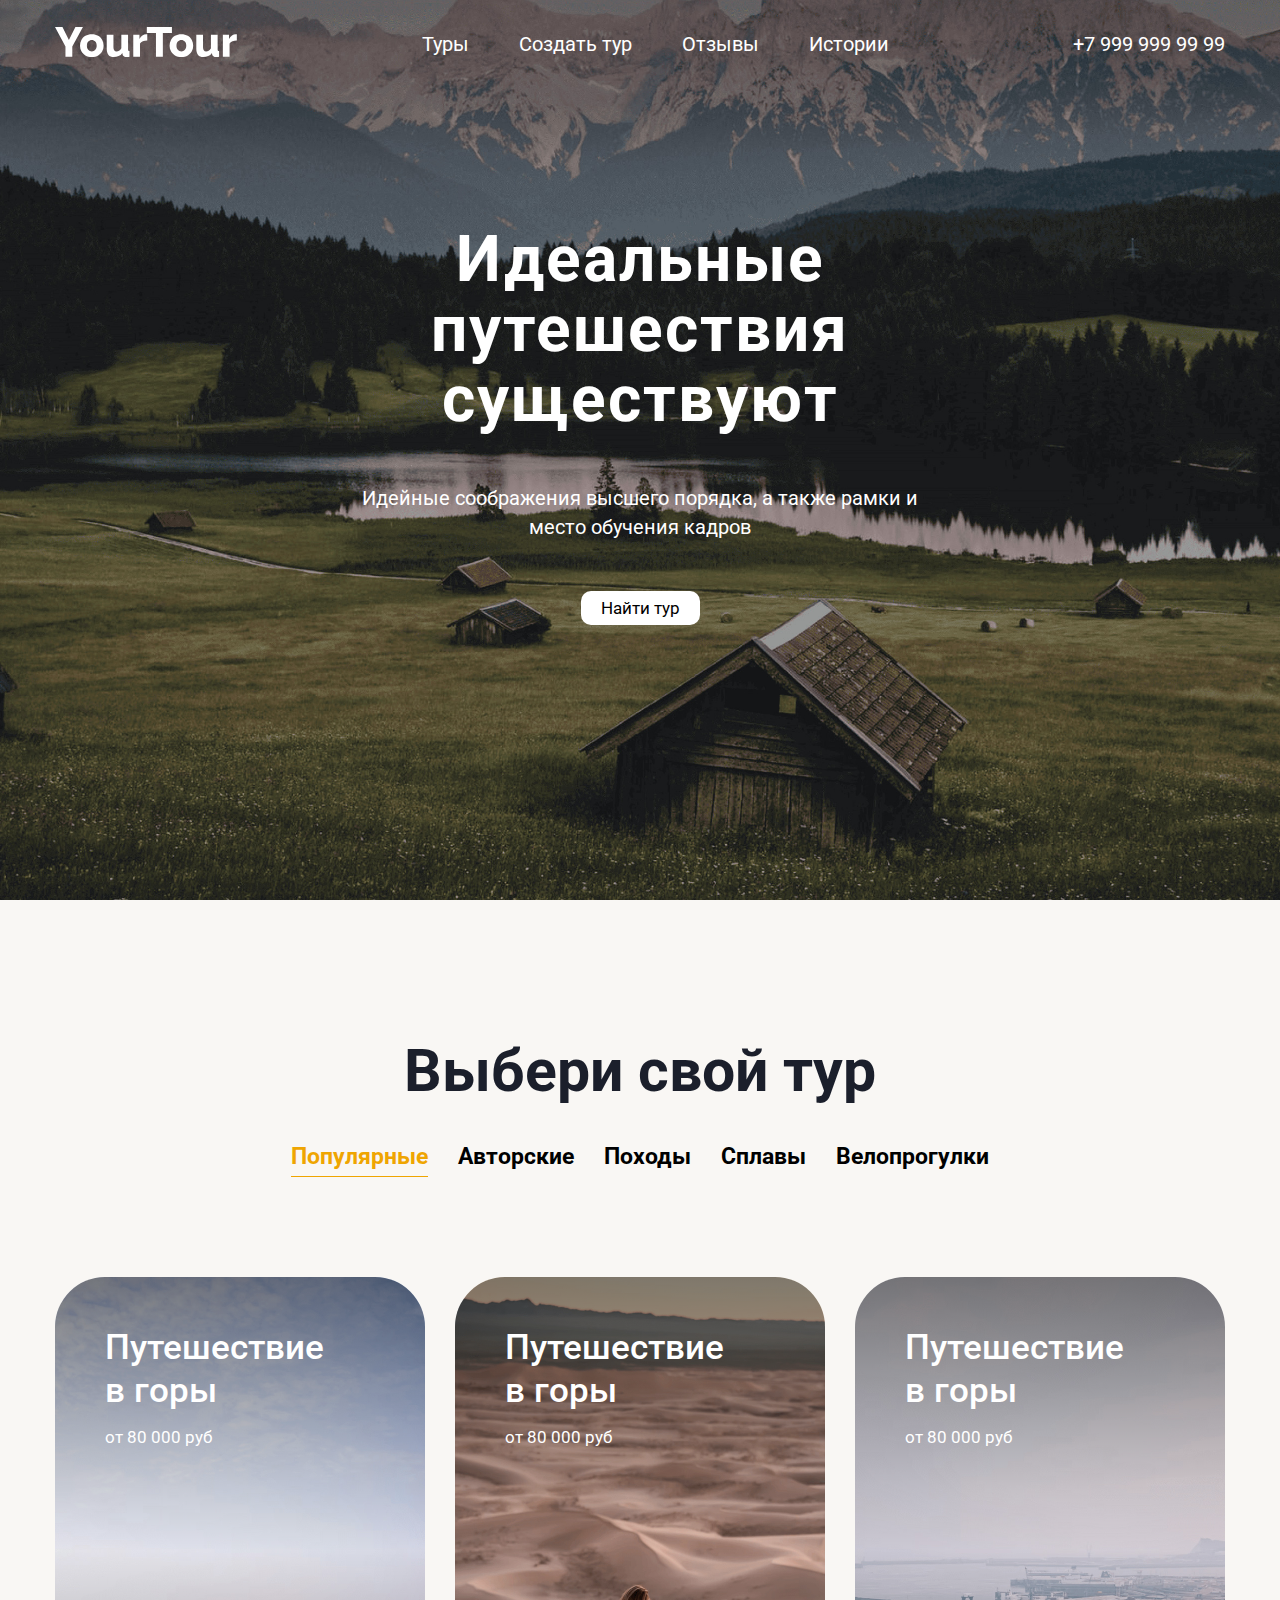
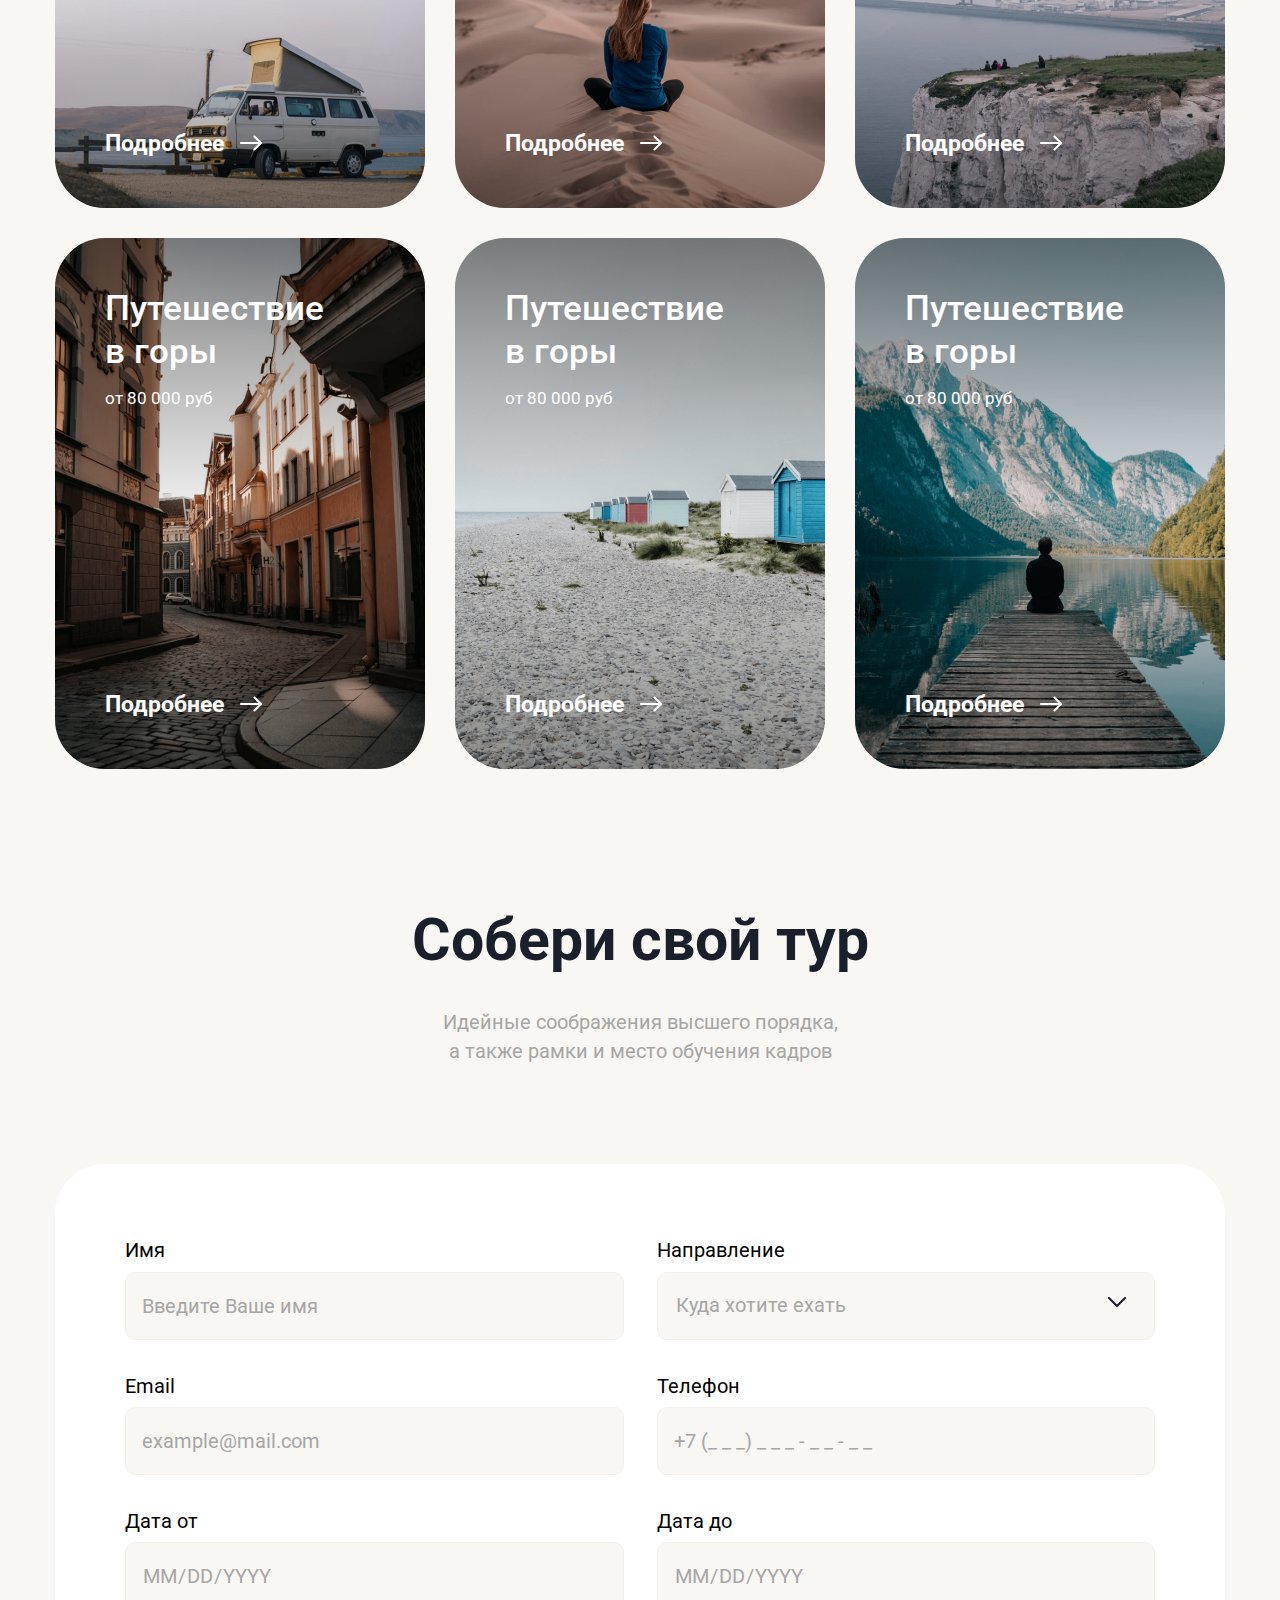
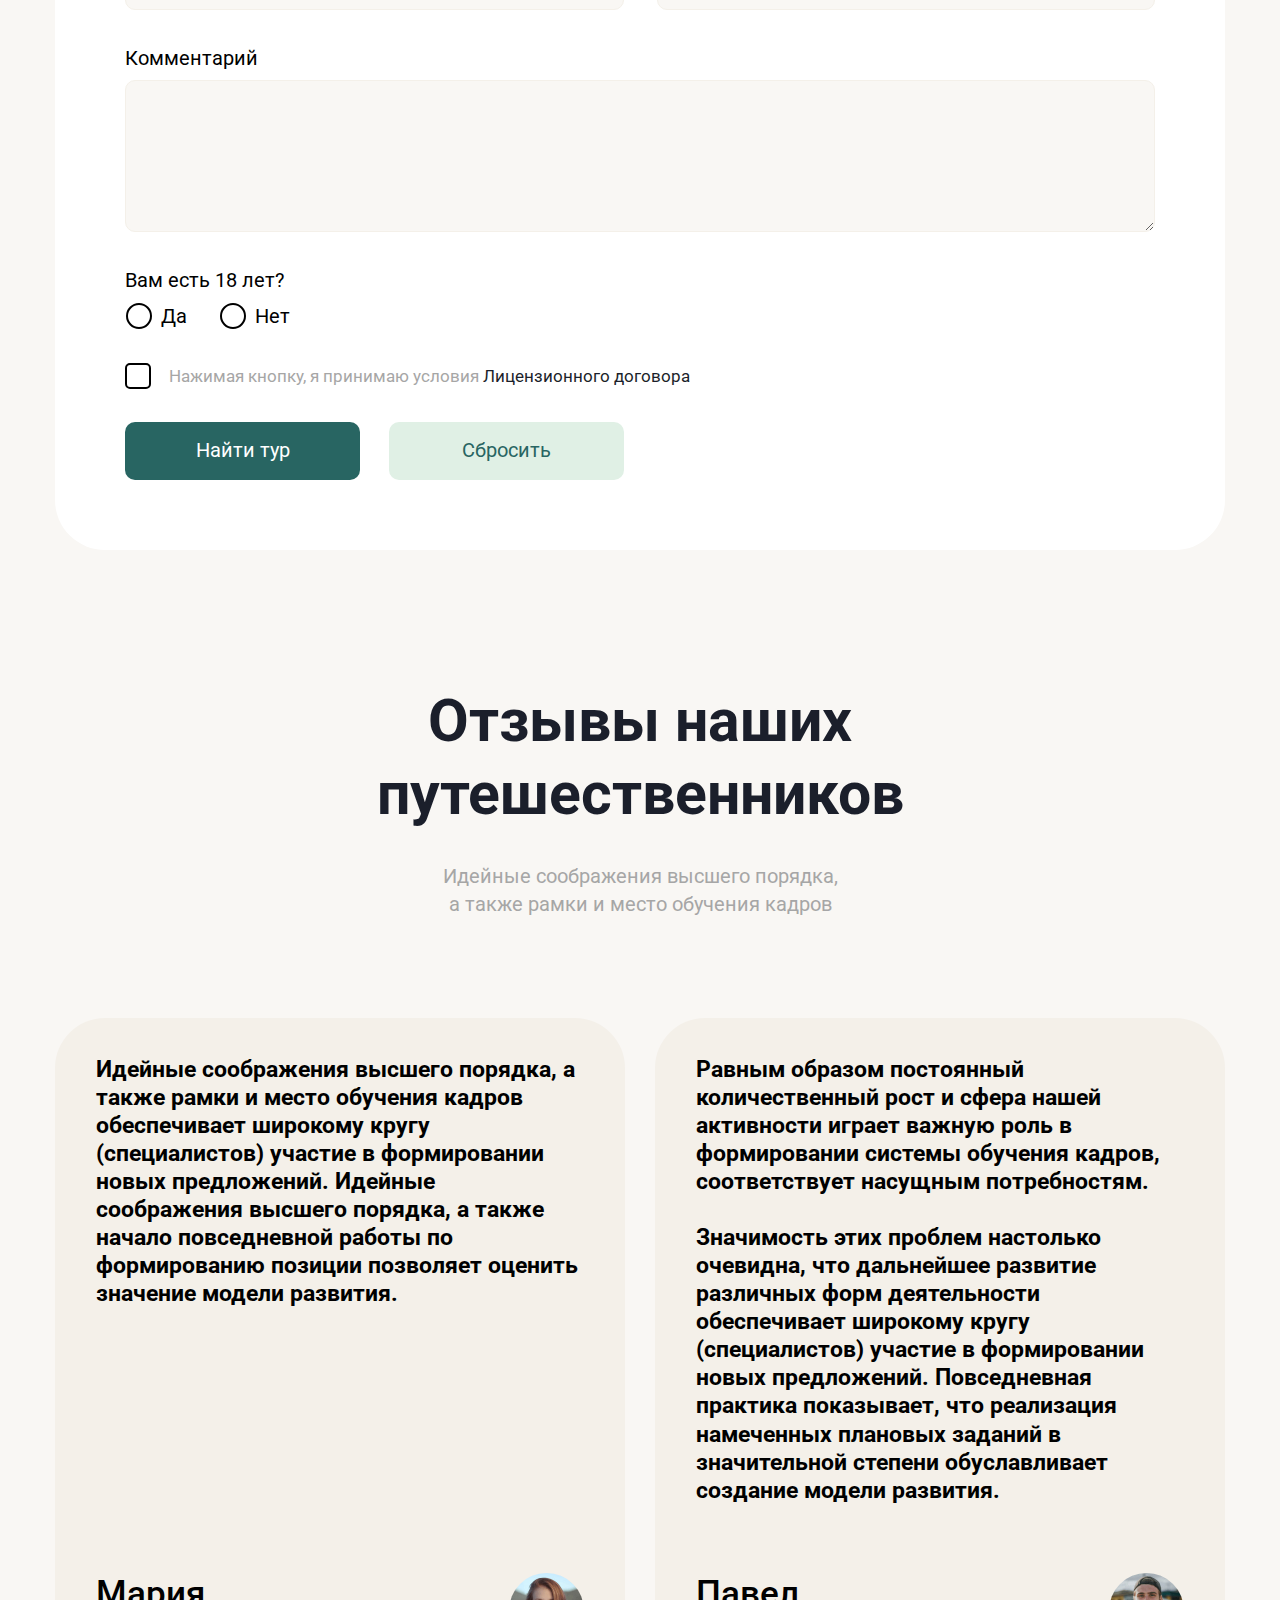
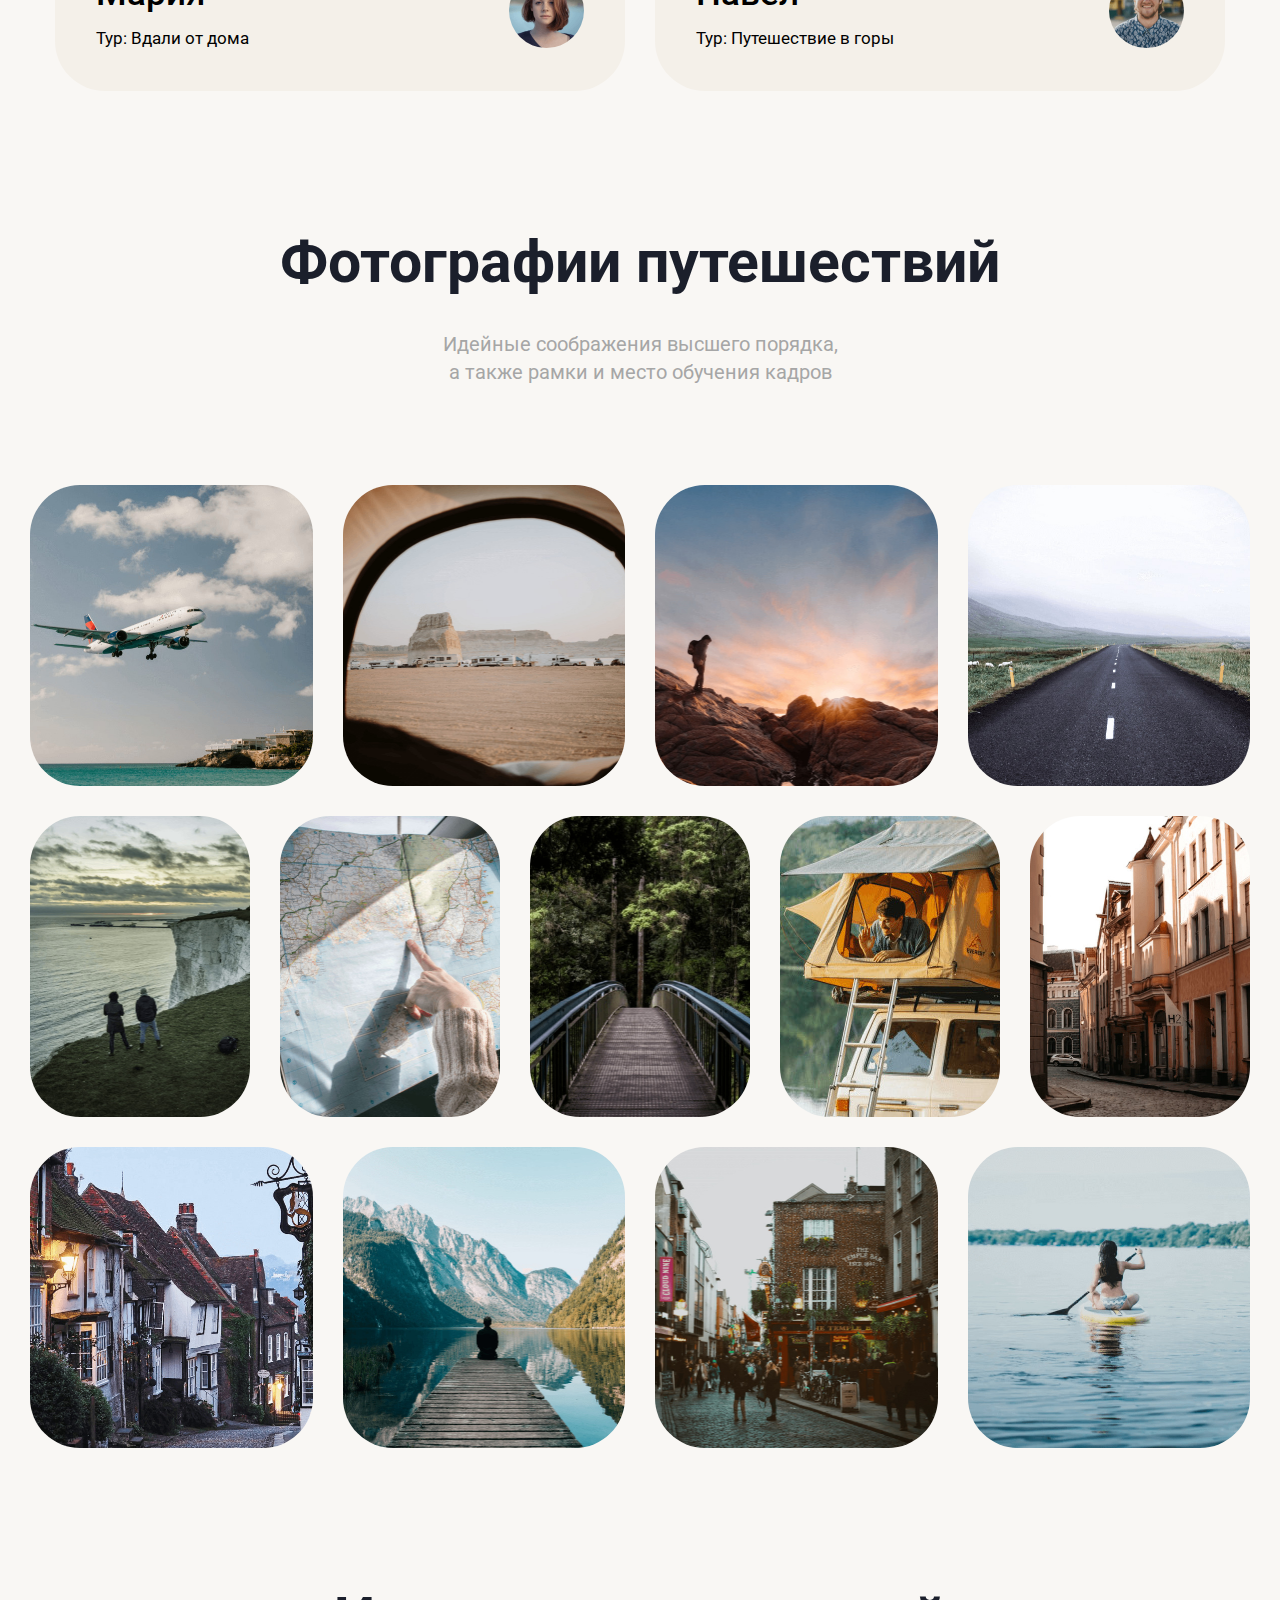
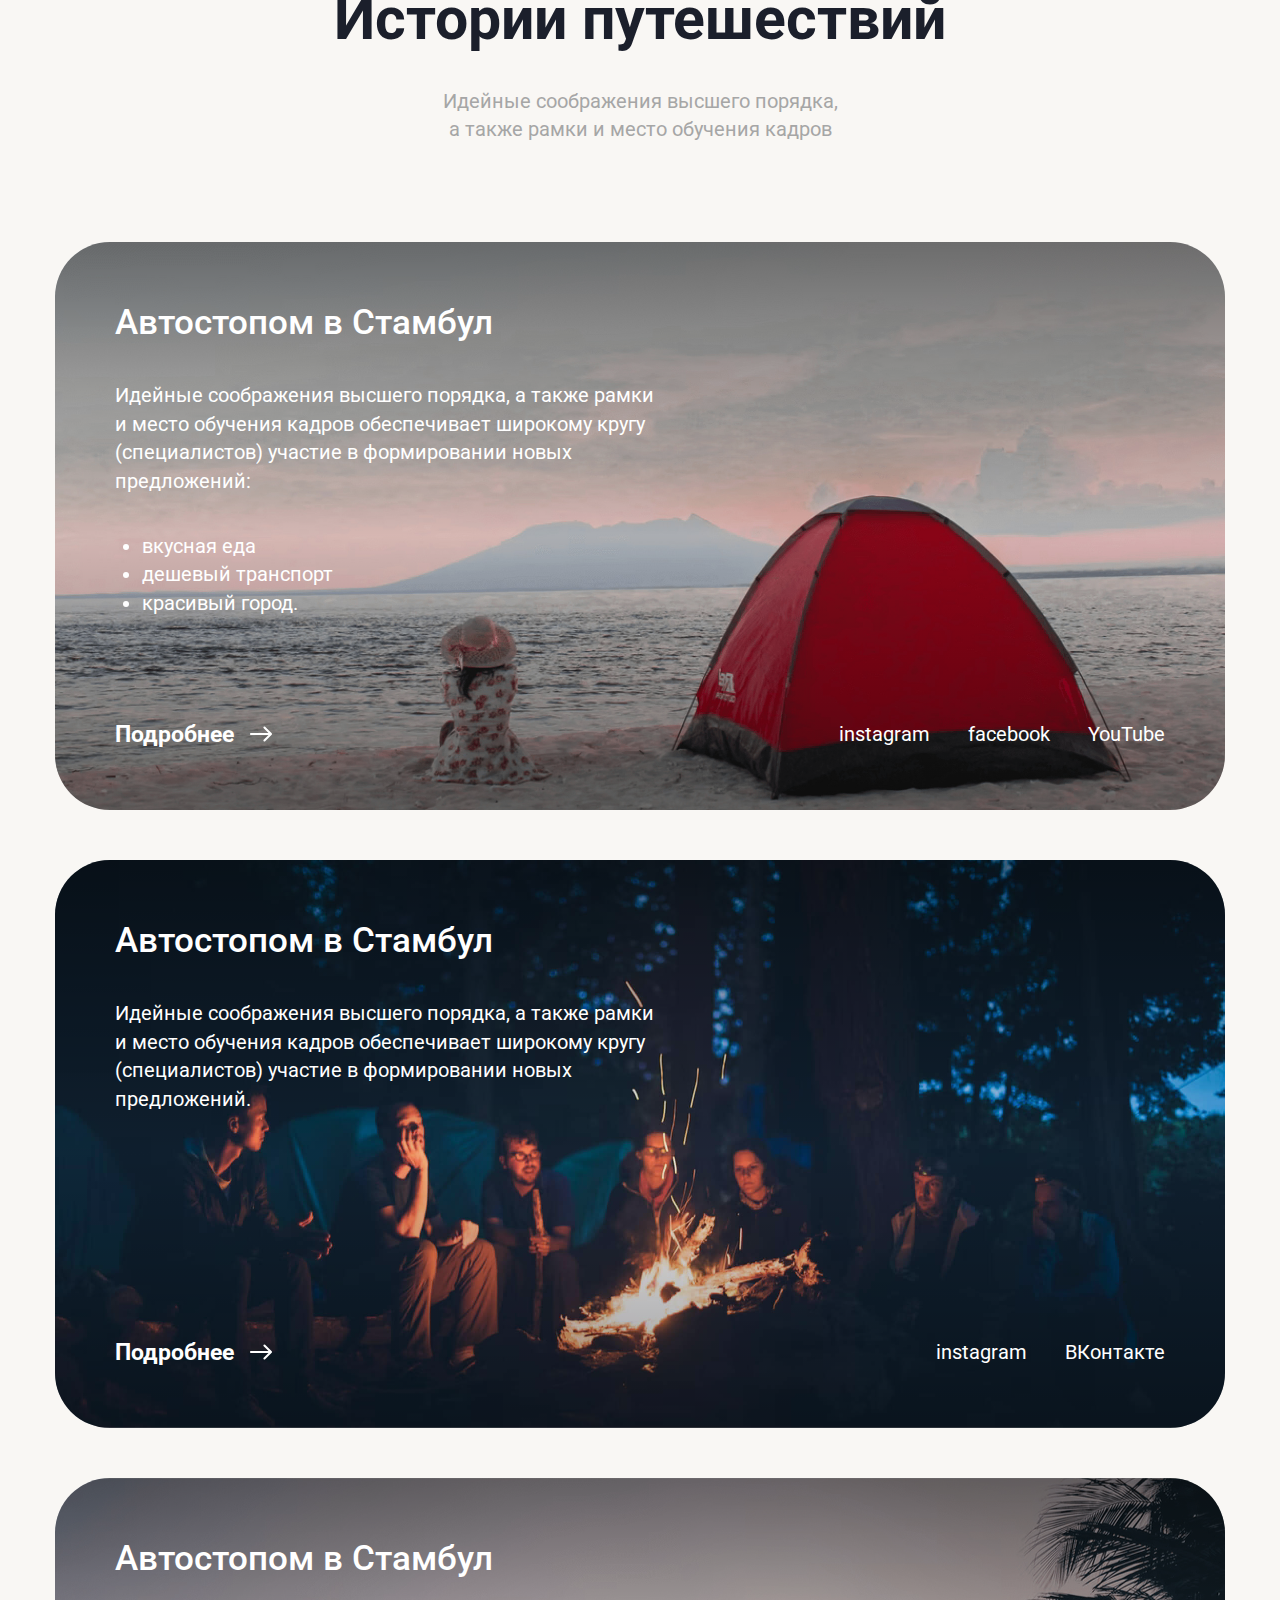
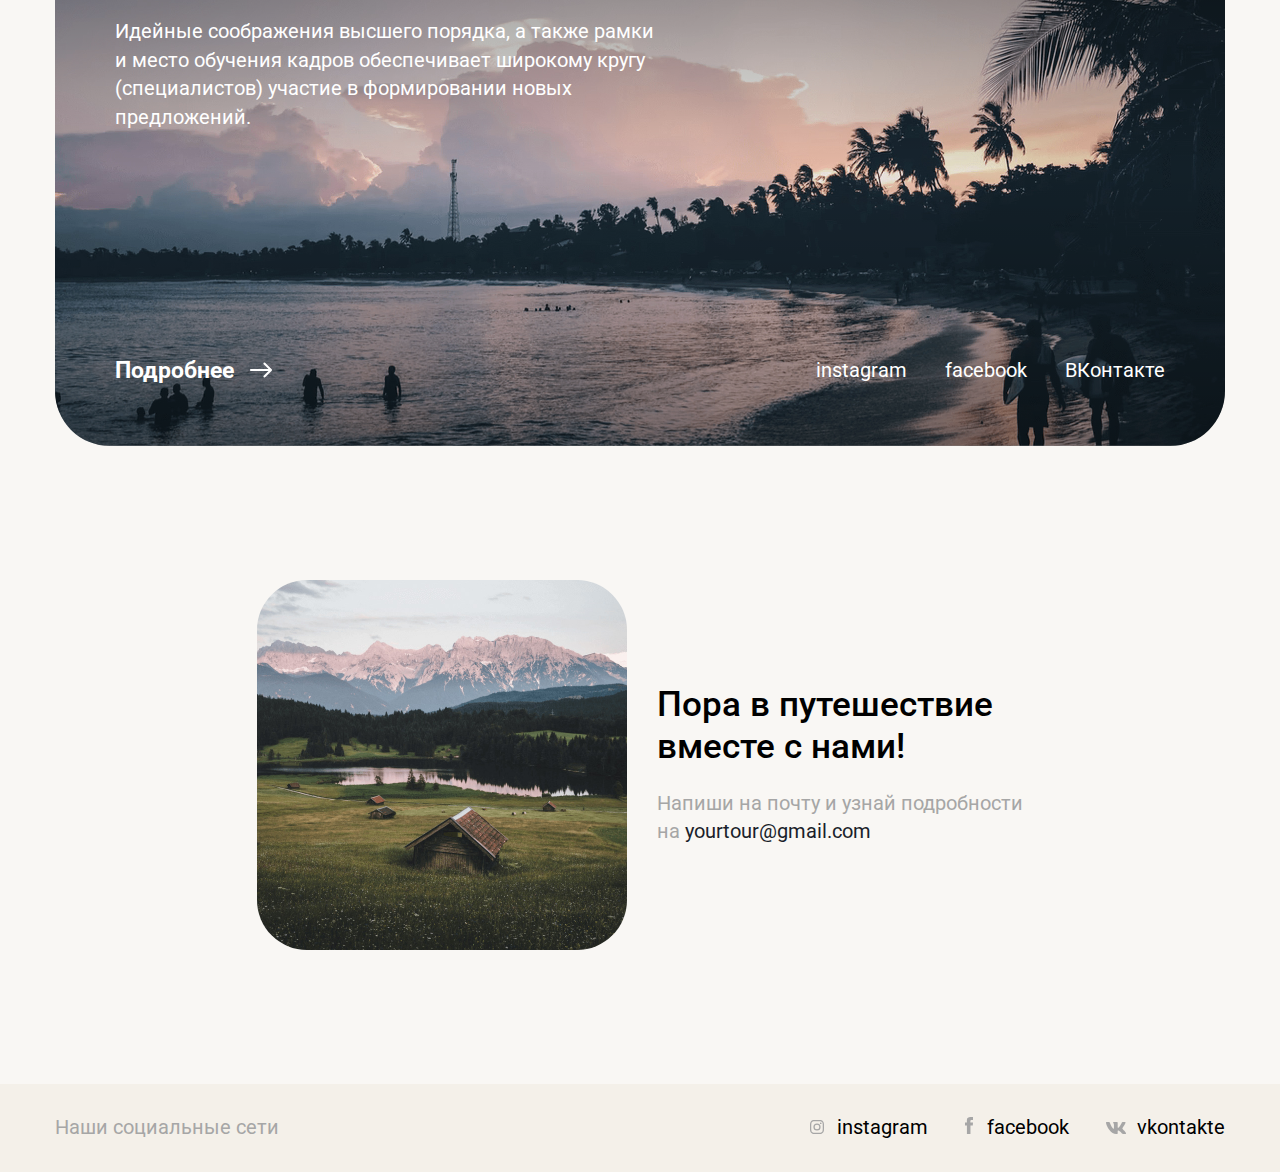
==== commit 17e0e1fa: "fixed reviews card" ====
--- a/index.html
+++ b/index.html
@@ -427,7 +427,7 @@
           </p>
         
           <div class="reviews_review">
-            <div class="reviews_review__card">
+            <div class="reviews_review__card reviews_review__card-one">
               <p class="reviews__card_text p-big">
                 Идейные соображения высшего порядка, а также рамки и место
                 обучения кадров обеспечивает широкому кругу (специалистов)
@@ -436,19 +436,19 @@
                 формированию позиции позволяет оценить значение модели развития.
               </p>
               <div class="reviews__card_info">
-                <p class="reviews__card_person-info h3">
-                  Мария <br class="reviews__card_customBr"/>
-                  <span class="p-small">Тур: Вдали от дома</span>
-                </p>
+                <div class="reviews__card_person-info h3">
+                  <p class="reviews__card_person-info-name h3"> Мария </p>
+                  <p class="p-small">Тур: Вдали от дома</p>
+                </div>
                 <img
-                  class="reviews__card_photo-users"
-                  src="assets/img/rewiewPhoto/review-photo-1.jpg"
-                  alt="User's image"
-                />
-              </div>
-            </div>
-
-            <div class="reviews_review__card">
+                    class="reviews__card_photo-users"
+                    src="assets/img/rewiewPhoto/review-photo-1.jpg"
+                    alt="User's image"
+                  />
+              </div>
+            </div>
+
+            <div class="reviews_review__card reviews_review__card-second">
               <div>
                 <p class="reviews__card_text p-big">
                   Равным образом постоянный количественный рост и сфера нашей
@@ -465,10 +465,10 @@
                   </p>
               </div>
               <div class="reviews__card_info">
-                <p class="reviews__card_person-info h3">
-                  Павел <br class="reviews__card_customBr"/>
-                  <span class="p-small" >Тур: Путешествие в горы</span> 
-                </p>
+                <div class="reviews__card_person-info h3">
+                  <p class="reviews__card_person-info-name h3"> Павел </p>
+                  <p class="p-small">Тур: Путешествие в горы</p>
+                </div>
                 <img
                   class="reviews__card_photo-users "
                   src="assets/img/rewiewPhoto/review-photo-2.jpg"
@@ -484,7 +484,7 @@
         <div class="common_container">
           <h2 class="h2 photos_title">Фотографии путешествий</h2>
           <p class="photos_subtitle p-normal">
-            Идейные соображения высшего порядка,а <br/> также рамки и место обучения
+            Идейные соображения высшего порядка,<br/> а также рамки и место обучения
             кадров
           </p>
         </div>
@@ -569,7 +569,7 @@
         <div class="common_container">
           <h2 class="h2 stories_title" id="stories">Истории путешествий</h2>
           <p class="stories_subtitle p-normal">
-            Идейные соображения высшего порядка,а<br/>также рамки и место обучения
+            Идейные соображения высшего порядка,<br/> а также рамки и место обучения
             кадров
           </p>
         
--- a/css/Tours.css
+++ b/css/Tours.css
@@ -418,30 +418,6 @@
     transition:none;
 }
 
-.reviews_title{
-   /* display: flex;
-    justify-content: center;
-    width: 529px;
-    height: 146px;
-    margin-left: auto;
-    margin-right: auto;
-    text-align: center;*/
-}
-
-/*.reviews_subtitle{
-    display: flex;
-    width:415px;
-    height: 56px;
-    margin-top: 110px;
-    margin-left: auto;
-    margin-right: auto;
-    text-align: center;
-    font-weight: 400;
-    font-size: 20px;
-    line-height: 142%;
-    color: #A6A6A6;
-}*/
-
 .reviews_review{
     display: grid; 
 }
@@ -456,11 +432,6 @@
 .reviews__card_info{
     display: flex;
     justify-content: space-between;
-}
-
-.reviews__card_customBr {
-    content: ""; 
-    display: block; 
 }
 
 .reviews-card__Tour{
@@ -874,9 +845,8 @@
         padding-top: 38px;
         border-radius: 50px;
     }
-
-    .reviews__card_customBr {
-        margin-top: -10px;
+    .reviews__card_person-info-name{
+        margin-bottom: 10px;
     }
 
     .reviews__card_text-ident {
@@ -1118,7 +1088,7 @@
     }
  
      .reviews_review__card{
-        padding: 42px 40px;
+        padding: 40px 40px;
         border-radius: 50px;
     }
 
@@ -1126,8 +1096,8 @@
         margin-top: 28px;
     }
 
-    .reviews__card_customBr {
-        margin-top: -11px;
+    .reviews__card_person-info-name {
+        margin-bottom: 10px;
     }
 
     .reviews__card_photo-users{
@@ -1451,22 +1421,35 @@
     .form_button__reset{
         margin-left: 6px;   
     }
+
+    .reviews_review__card {
+        padding: 21px;
+        border-radius: 20px;
+    }
+
+    .reviews_review__card-one{
+        height: 408px;
+    }
+
+    .reviews_review__card-second{
+        height: 592px;
+    }
+    
     .reviews_review{ 
         gap: 20px;
-        min-height: 1000px;
-    }
-
-    .reviews_review__card{
-        padding: 20px ;
-        border-radius: 20px;
+    }
+
+    .reviews__card_person-info{
+       
+    }
+
+    .reviews__card_person-info-name{
+        margin-top: 15px;
+        margin-bottom: 10px;
     }
 
     .reviews__card_text-ident{
-       /* margin-top: 26px;*/
-    }
-
-   .reviews__card_info{ 
-       /* margin-top: 59px;*/
+        margin-top: 26px;
     }
 
     .reviews__card_photo-users{
@@ -1477,8 +1460,6 @@
 
 
     .photos_trip{
-       /* width: 100%;
-        margin-top: 50px;*/
         padding: 0 21px;
     }
 
--- a/css/CommonStyles.css
+++ b/css/CommonStyles.css
@@ -241,21 +241,22 @@
         margin-bottom: 22px;
     }
     .photos_title{
-        margin-bottom: 32px;
+        margin-bottom: 22px;
     }
     .stories_title{
-        margin-bottom: 32px;
+        margin-bottom: 22px;
     }
 
   
 
-    .form_subtitle,
-    .stories_subtitle,
-    .photos_subtitle
+    .form_subtitle
+    
 {
     margin-bottom: 40px;
 }
-.reviews_subtitle
+.reviews_subtitle,
+.photos_subtitle,
+.stories_subtitle
 {
     margin-bottom: 48px;
 }
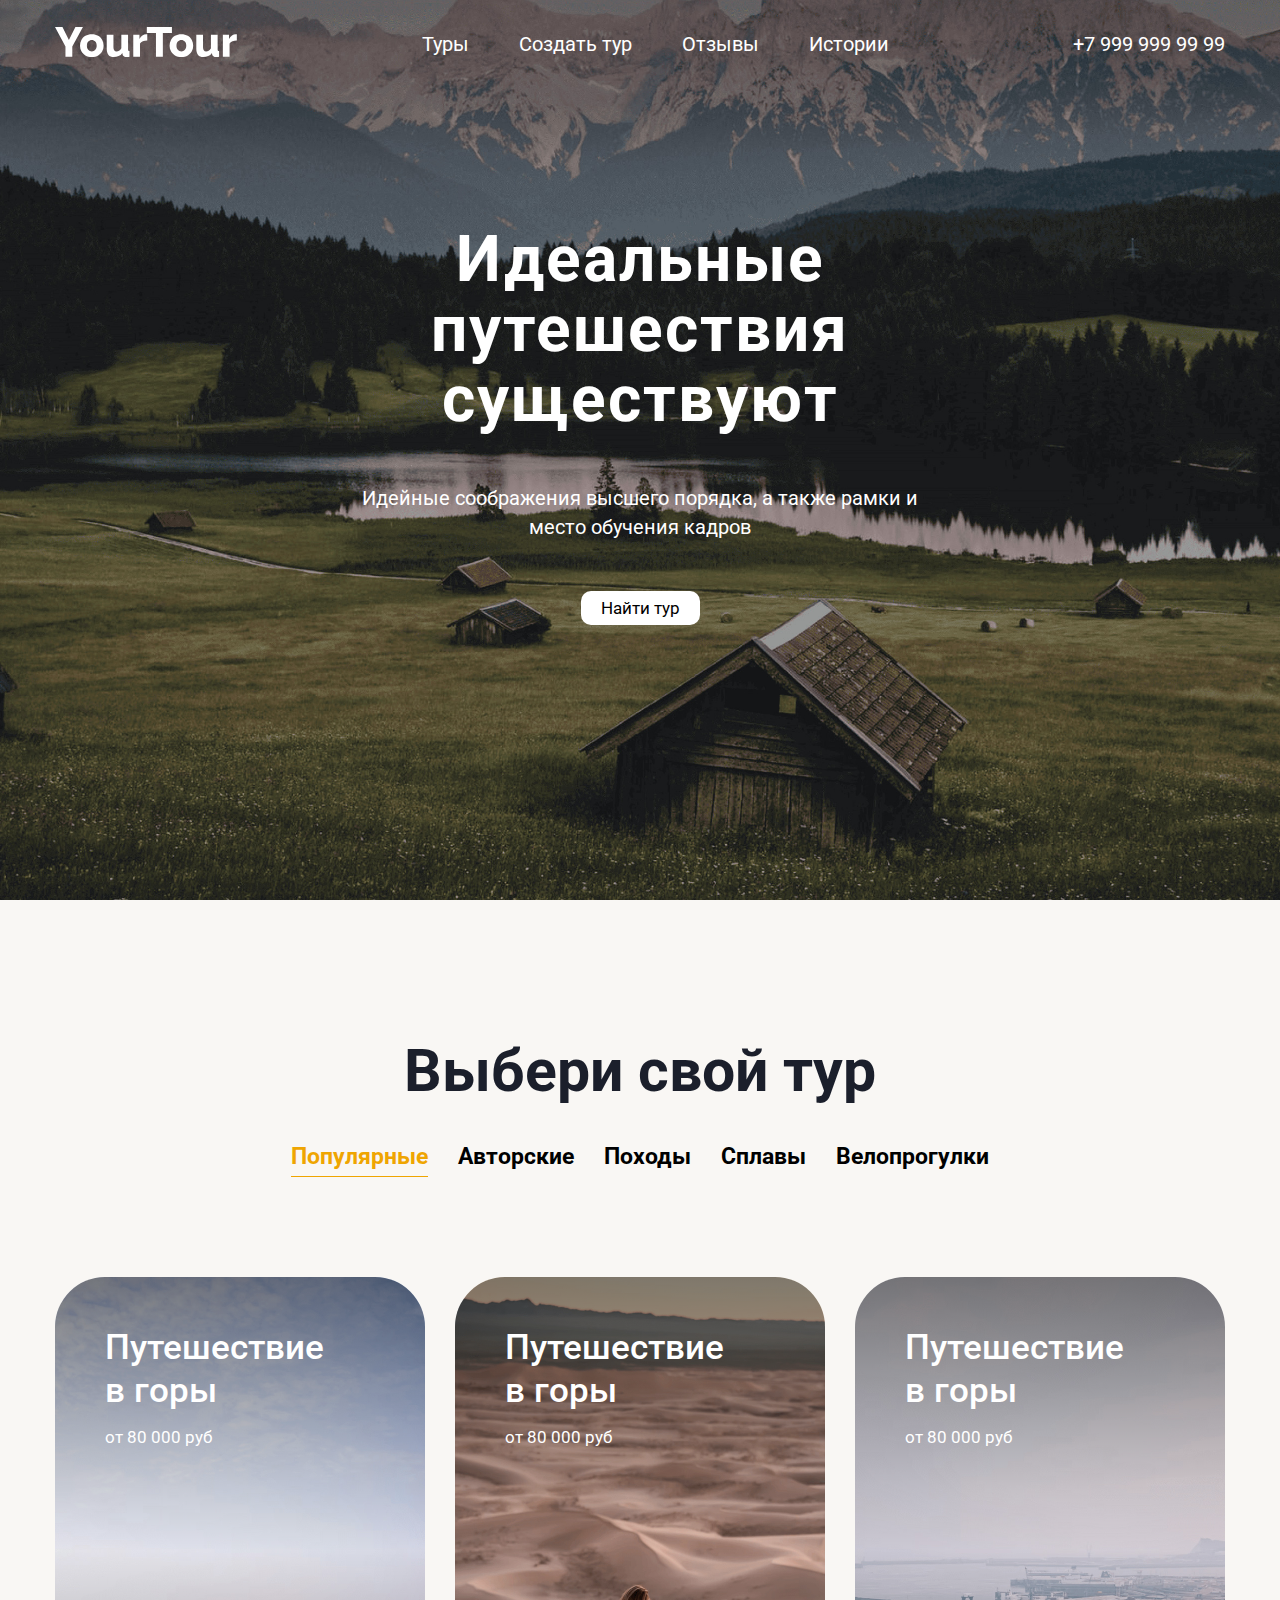
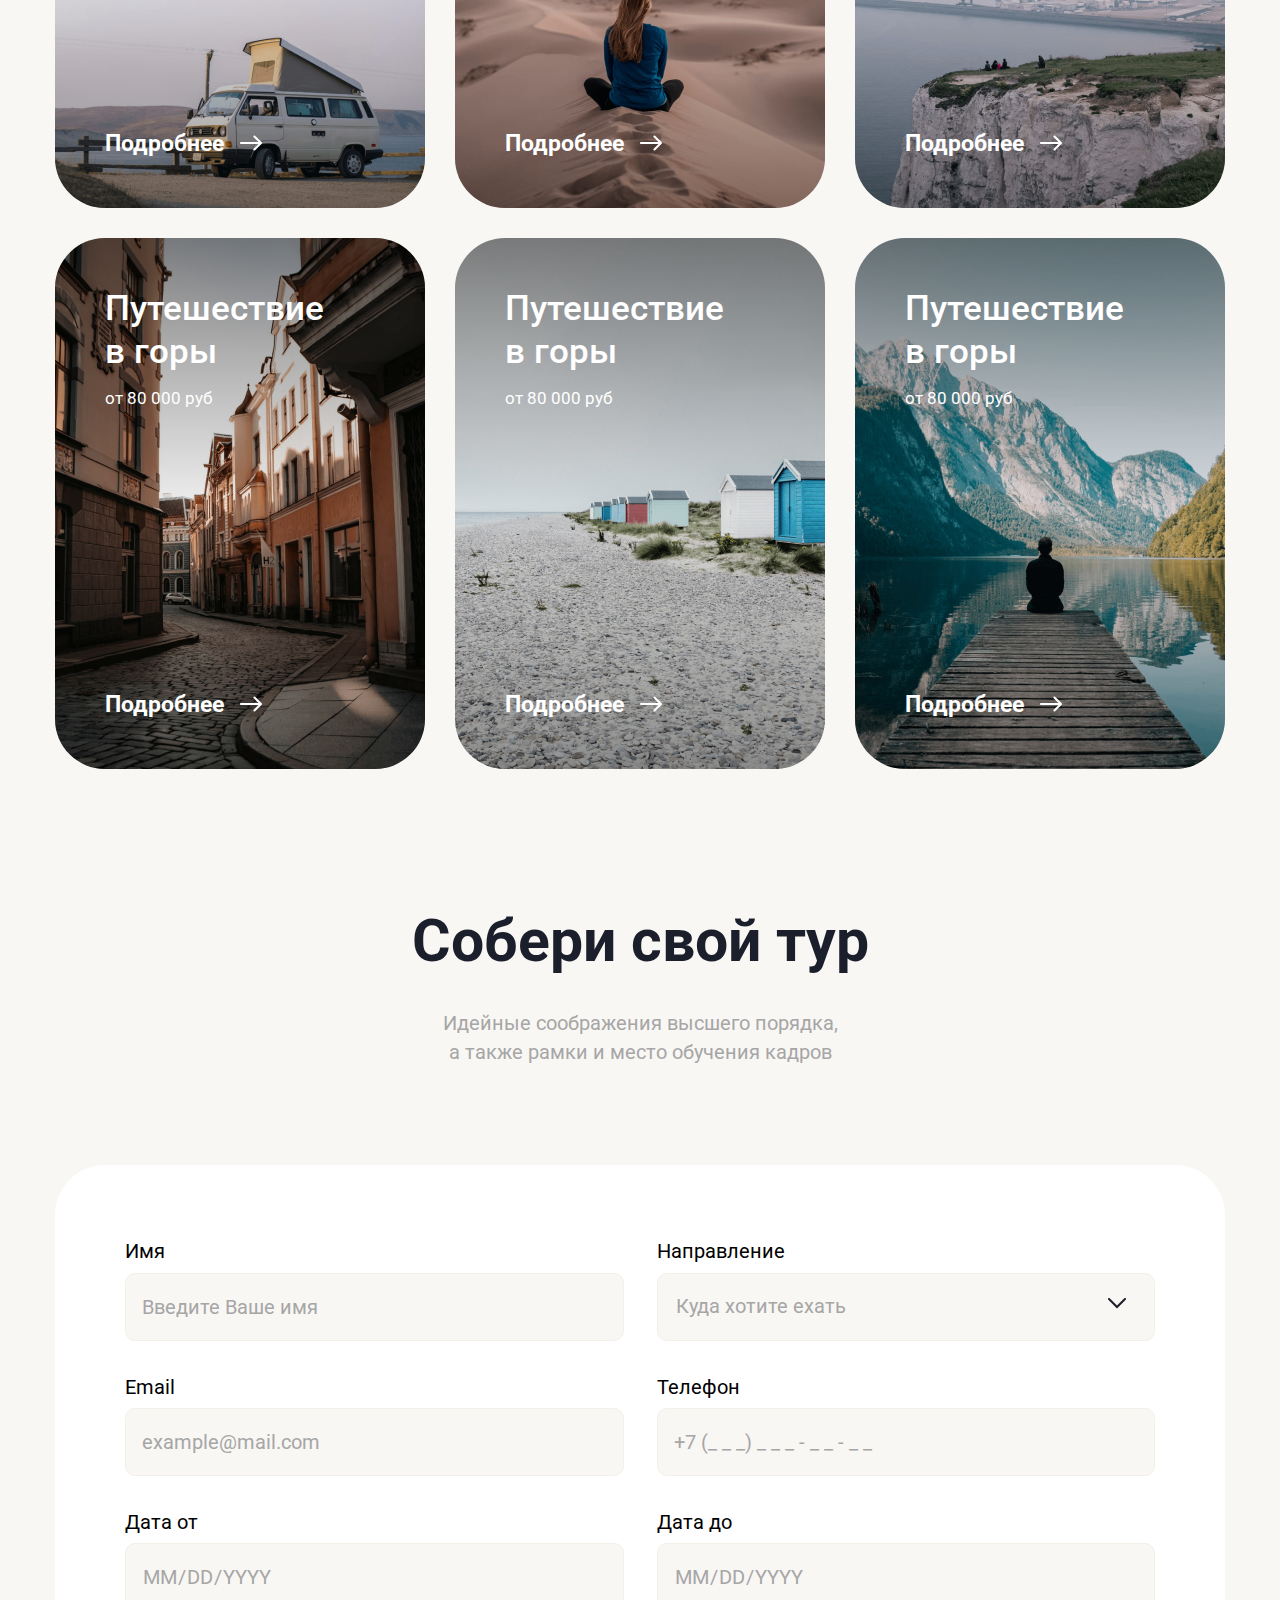
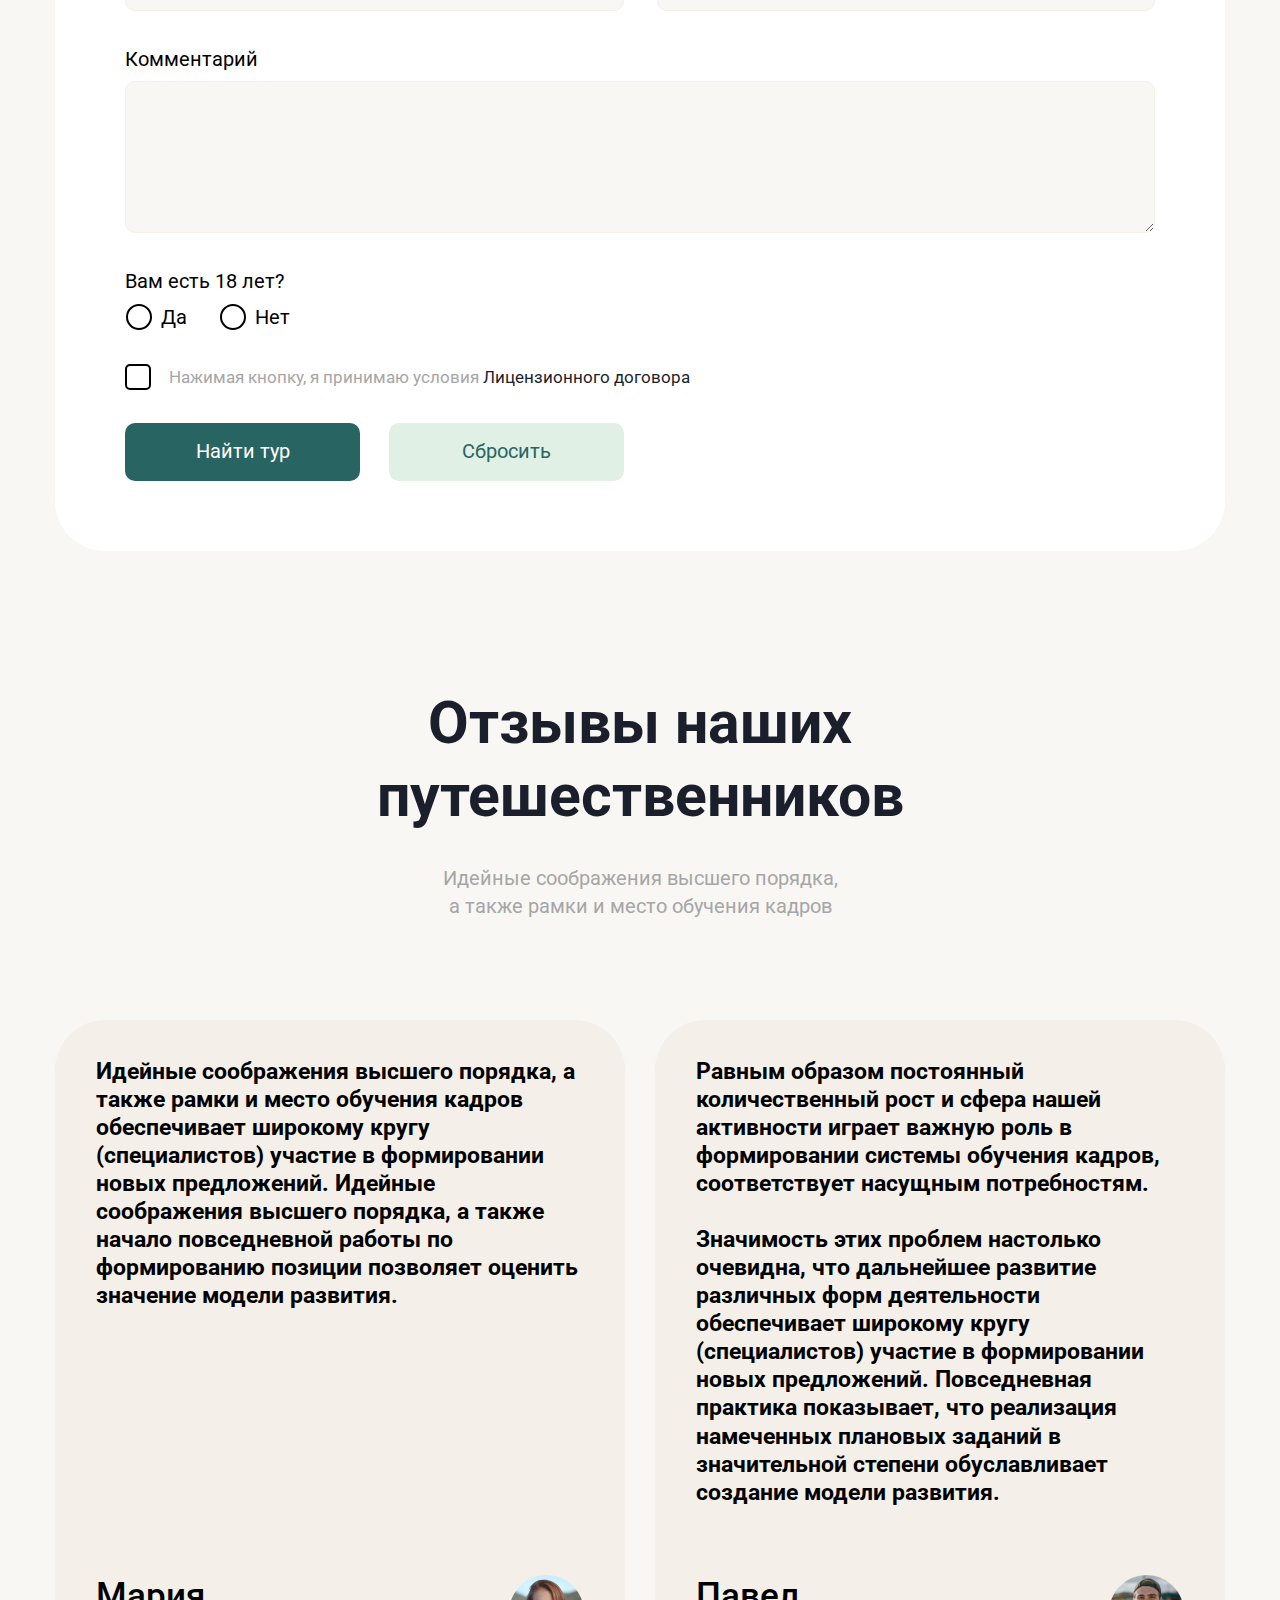
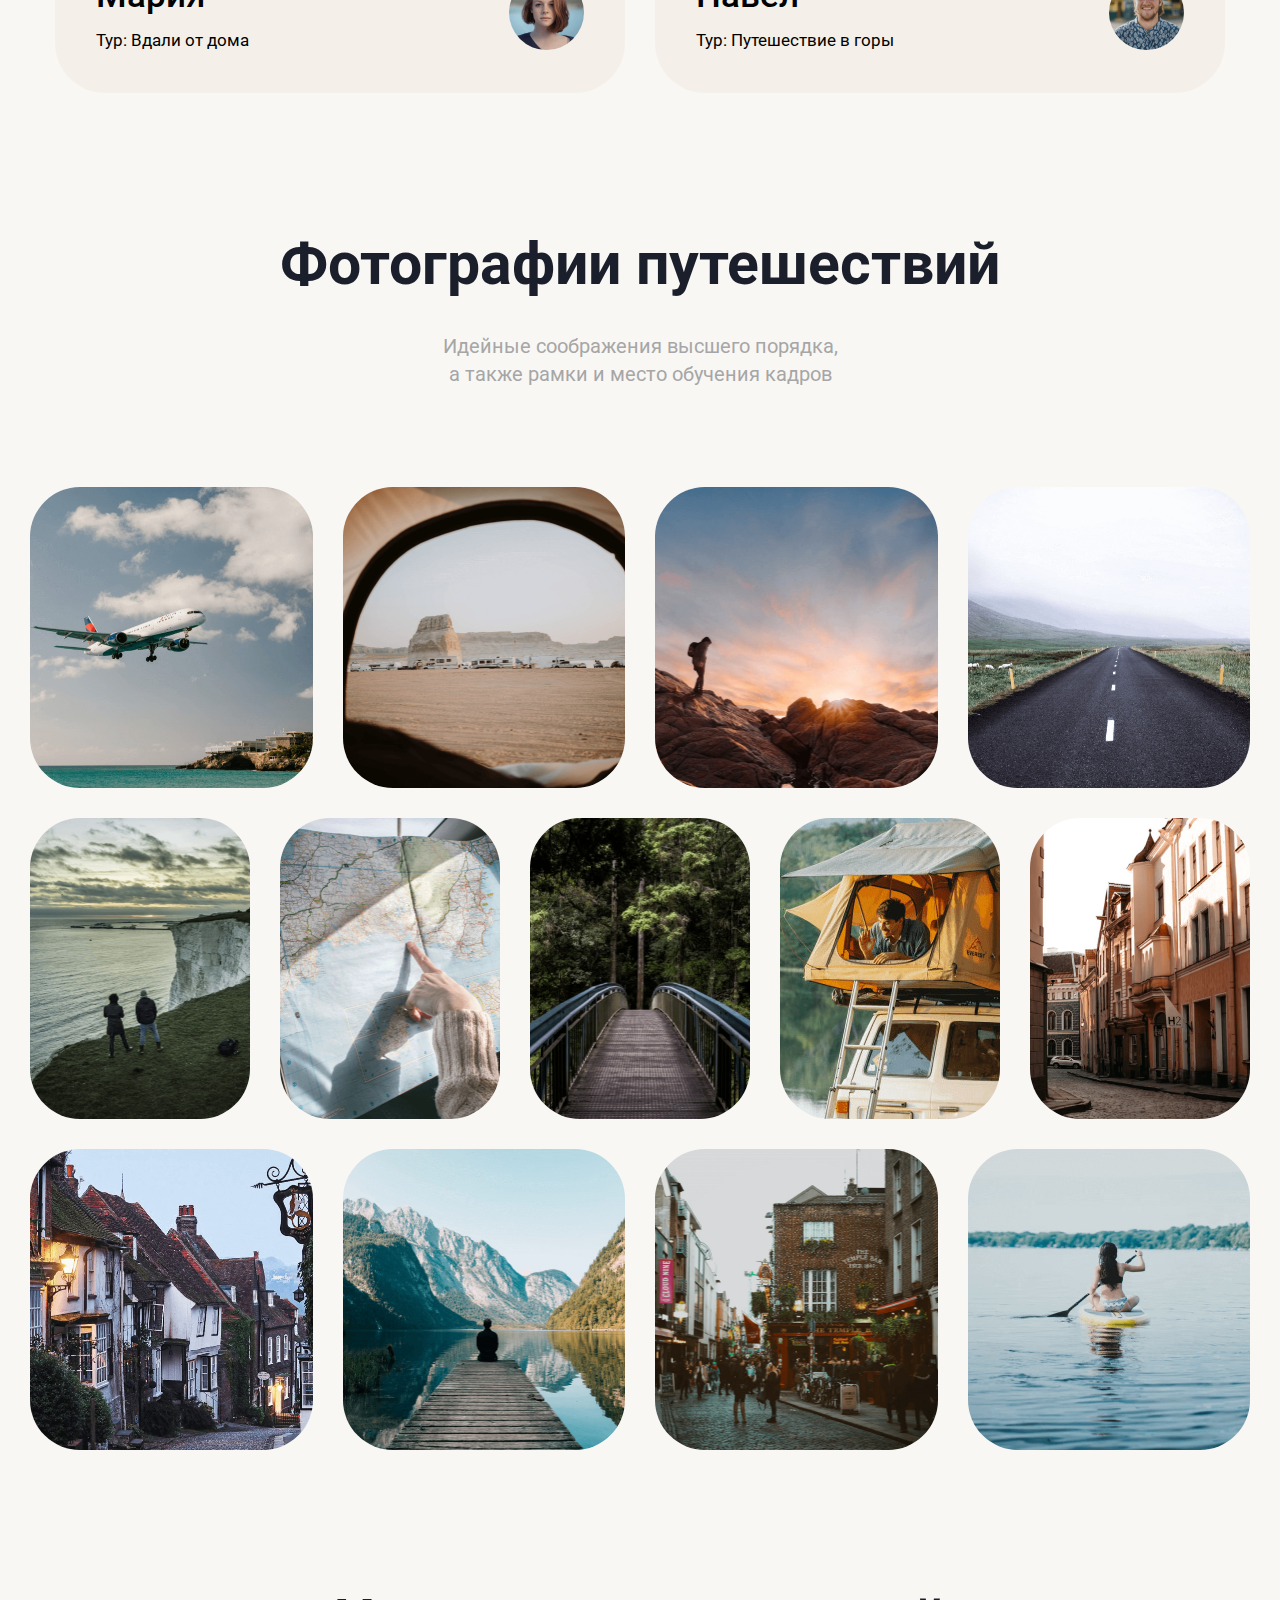
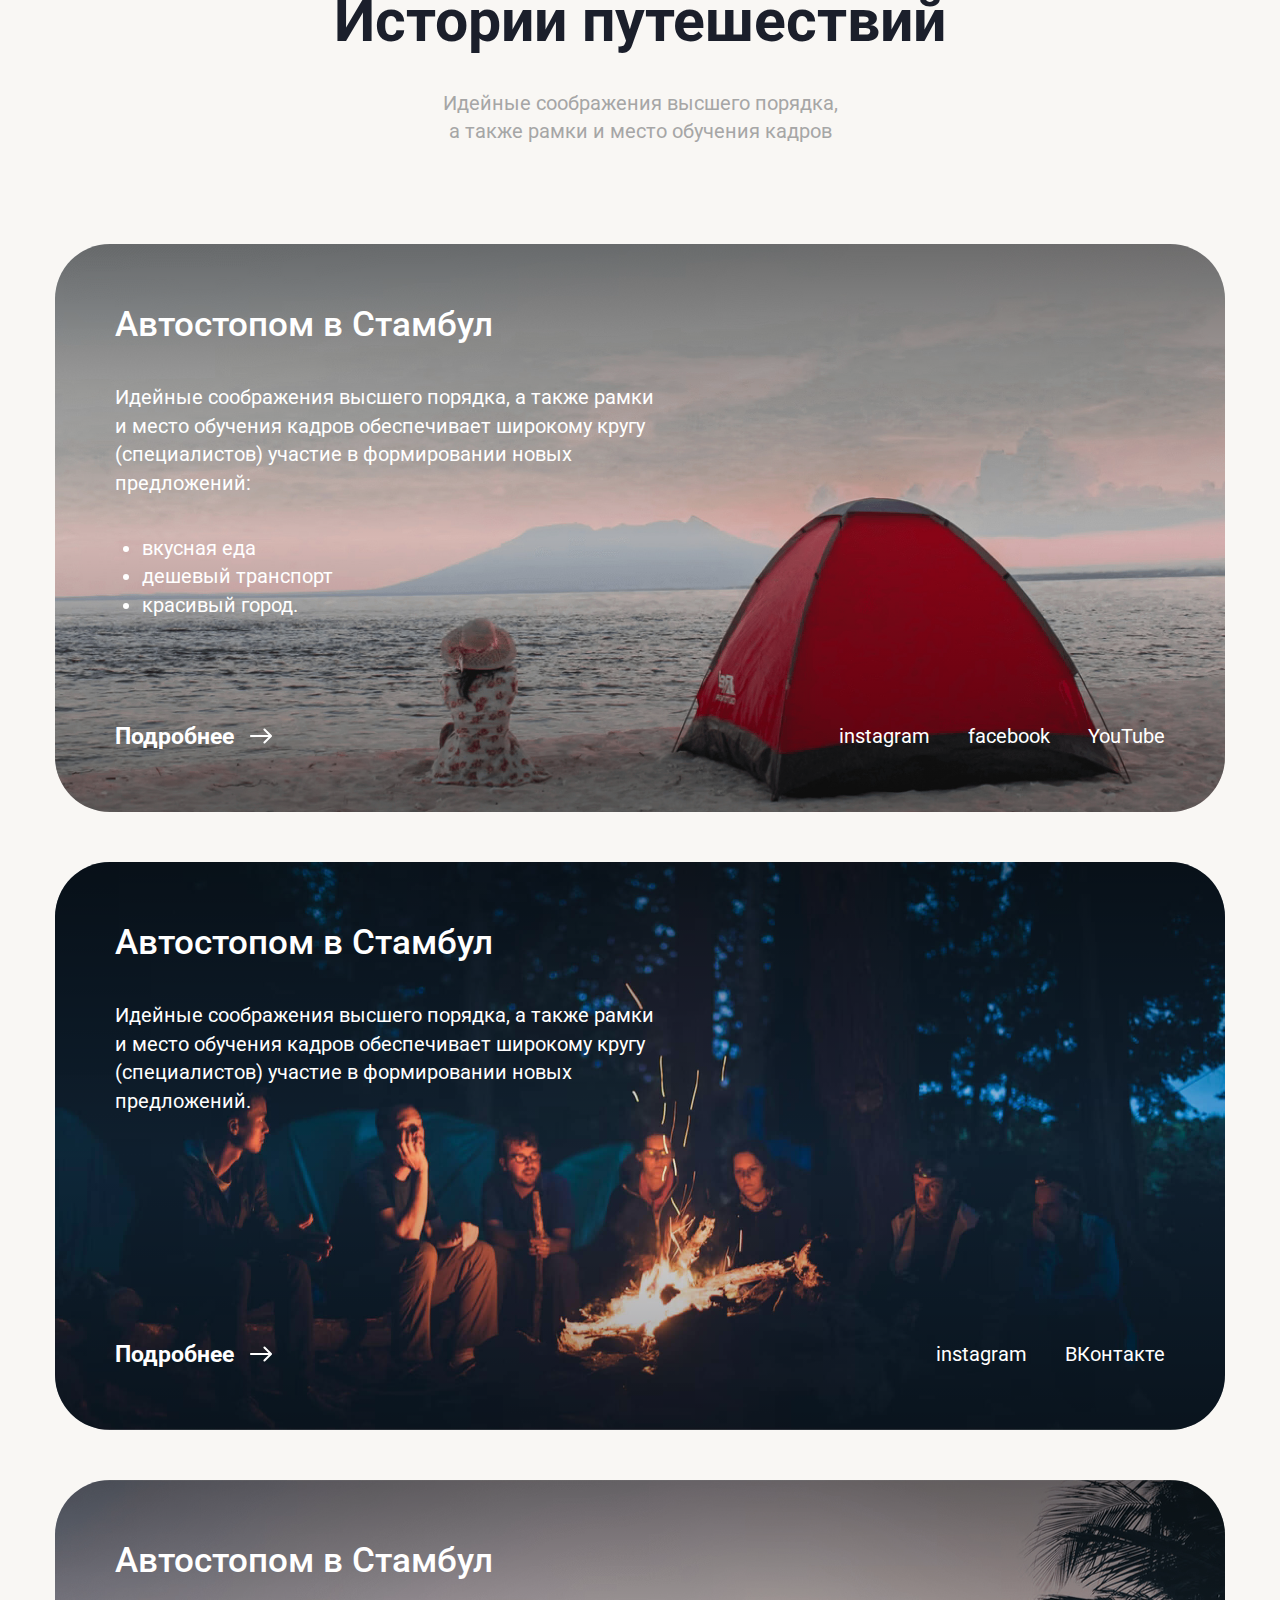
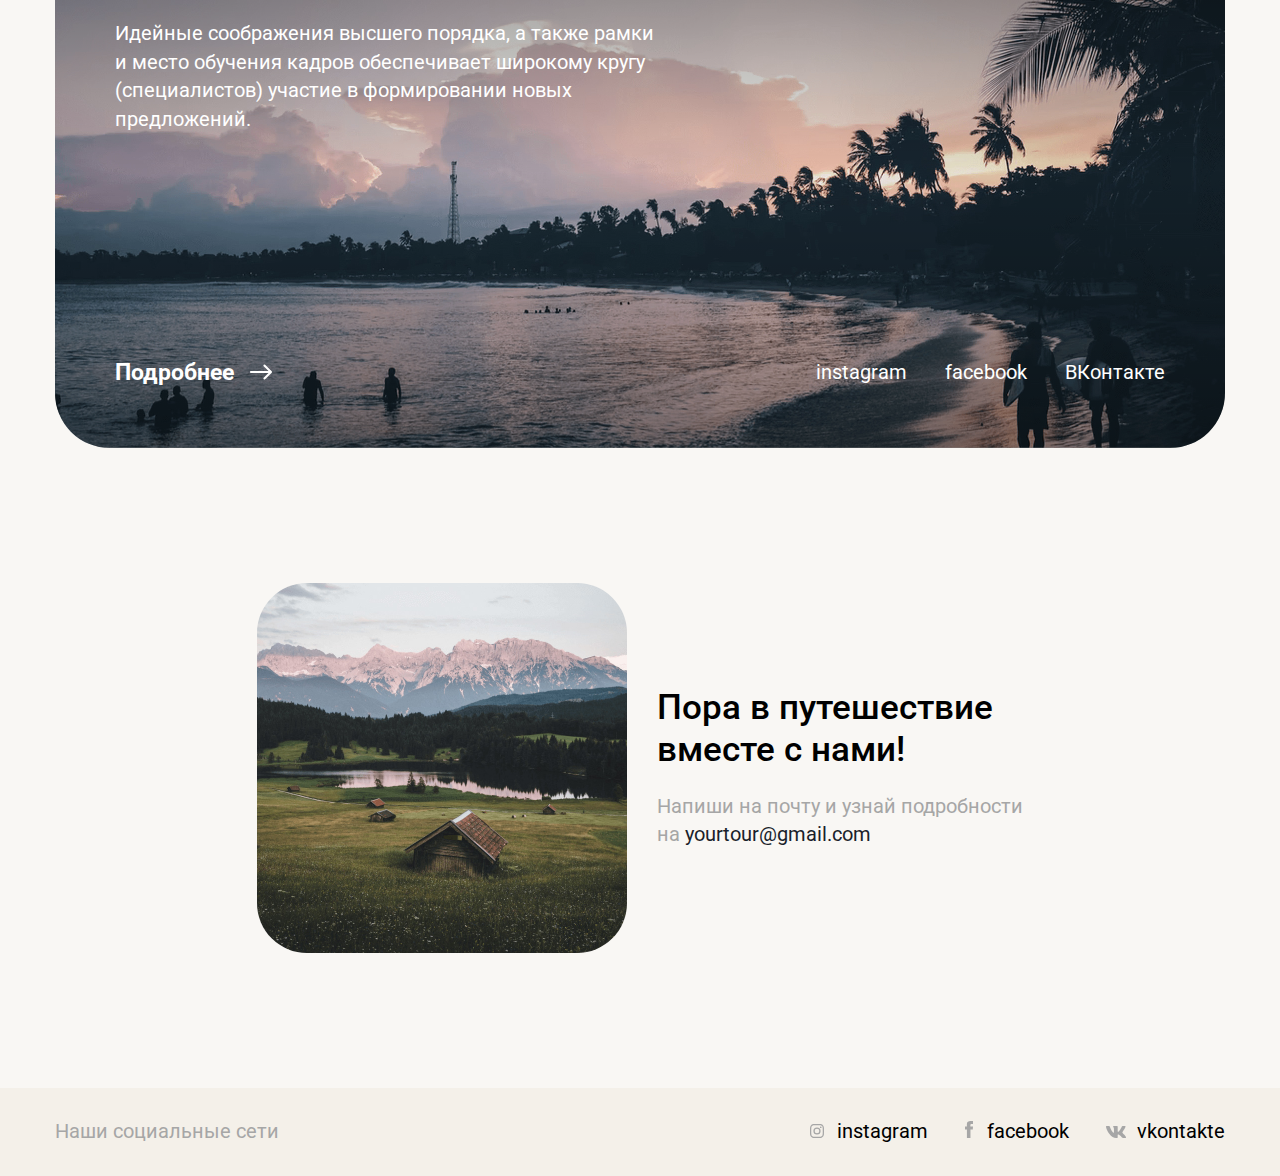
==== commit 3abcab2a: "rename subtitle" ====
--- a/index.html
+++ b/index.html
@@ -76,7 +76,7 @@
           alt="Main image"
         />
         <div class="caption_block">
-          <h1 class="h1 caption_title">Идеальные путешествия существуют</h1>
+          <h1 class="website_title caption_title">Идеальные путешествия существуют</h1>
           <p class="caption_text p-normal">
             Идейные соображения высшего порядка, а также рамки и место обучения
             кадров
@@ -87,7 +87,7 @@
 
       <section class="choose_tour">
         <div class="common_container">
-          <h2 class="choose_tour__title  h2" id="choose-a-tour">Выбери свой тур</h2>
+          <h2 class="choose_tour__title  common_title" id="choose-a-tour">Выбери свой тур</h2>
           <ul class="choose_tour__options">
             <li class="choose_tour__options_option">
               <label class="choose_tour__option_label" for="popular">
@@ -155,7 +155,7 @@
               />
               <div class="choose_tour__card_info">
                 <div  class="choose_tour__card_text">
-                  <h3 class="choose_tour__card_title h3">Путешествие <br/> в горы</h3>
+                  <h3 class="choose_tour__card_title fz-35">Путешествие <br/> в горы</h3>
                   <p class="choose_tour__card_price p-small">от 80 000 руб</p>
                 </div>
                 <button class="choose_tour__card_button p-big">
@@ -177,7 +177,7 @@
               />
               <div class="choose_tour__card_info">
                 <div  class="choose_tour__card_text">
-                  <h3 class="choose_tour__card_title h3">Путешествие <br/> в горы</h3>
+                  <h3 class="choose_tour__card_title fz-35">Путешествие <br/> в горы</h3>
                   <p class="choose_tour__card_price p-small">от 80 000 руб</p>
                 </div>
                 <button class="choose_tour__card_button p-big">
@@ -199,7 +199,7 @@
               />
               <div class="choose_tour__card_info">
                 <div  class="choose_tour__card_text">
-                  <h3 class="choose_tour__card_title h3">Путешествие <br/> в горы</h3>
+                  <h3 class="choose_tour__card_title fz-35">Путешествие <br/> в горы</h3>
                   <p class="choose_tour__card_price p-small">от 80 000 руб</p>
                 </div>
                 <button class="choose_tour__card_button p-big">
@@ -221,7 +221,7 @@
               />
               <div class="choose_tour__card_info">
                 <div  class="choose_tour__card_text">
-                  <h3 class="choose_tour__card_title h3">Путешествие <br/> в горы</h3>
+                  <h3 class="choose_tour__card_title fz-35">Путешествие <br/> в горы</h3>
                   <p class="choose_tour__card_price p-small">от 80 000 руб</p>
                 </div>
                 <button class="choose_tour__card_button p-big">
@@ -243,7 +243,7 @@
               />
               <div class="choose_tour__card_info">
                 <div  class="choose_tour__card_text">
-                  <h3 class="choose_tour__card_title h3">Путешествие <br/> в горы</h3>
+                  <h3 class="choose_tour__card_title fz-35">Путешествие <br/> в горы</h3>
                   <p class="choose_tour__card_price p-small">от 80 000 руб</p>
                 </div>
                 <button class="choose_tour__card_button p-big">
@@ -265,7 +265,7 @@
               />
               <div class="choose_tour__card_info">
                  <div  class="choose_tour__card_text">
-                  <h3 class="choose_tour__card_title h3">Путешествие <br/> в горы</h3>
+                  <h3 class="choose_tour__card_title fz-35">Путешествие <br/> в горы</h3>
                   <p class="choose_tour__card_price p-small">от 80 000 руб</p>
                 </div>
                 <button class="choose_tour__card_button p-big">
@@ -285,7 +285,7 @@
 
       <section class="form">
         <div class="common_container">
-          <h2 class="form_title h2" id="Create-a-tour">Собери свой тур</h2>
+          <h2 class="form_title common_title" id="Create-a-tour">Собери свой тур</h2>
           <p class="form_subtitle p-normal">
             Идейные соображения высшего порядка,<br/> а также рамки и место обучения
             кадров
@@ -418,7 +418,7 @@
 
       <section class="reviews">
         <div class="common_container">
-          <h2 class=" reviews_title h2" id="Review">
+          <h2 class=" reviews_title common_title" id="Review">
             Отзывы наших <br/> путешественников
           </h2>
           <p class="reviews_subtitle p-normal">
@@ -436,8 +436,8 @@
                 формированию позиции позволяет оценить значение модели развития.
               </p>
               <div class="reviews__card_info">
-                <div class="reviews__card_person-info h3">
-                  <p class="reviews__card_person-info-name h3"> Мария </p>
+                <div class="reviews__card_person-info fz-35">
+                  <p class="reviews__card_person-info-name fz-35"> Мария </p>
                   <p class="p-small">Тур: Вдали от дома</p>
                 </div>
                 <img
@@ -465,8 +465,8 @@
                   </p>
               </div>
               <div class="reviews__card_info">
-                <div class="reviews__card_person-info h3">
-                  <p class="reviews__card_person-info-name h3"> Павел </p>
+                <div class="reviews__card_person-info fz-35">
+                  <p class="reviews__card_person-info-name fz-35"> Павел </p>
                   <p class="p-small">Тур: Путешествие в горы</p>
                 </div>
                 <img
@@ -482,7 +482,7 @@
 
       <section class="photos">
         <div class="common_container">
-          <h2 class="h2 photos_title">Фотографии путешествий</h2>
+          <h2 class="common_title photos_title">Фотографии путешествий</h2>
           <p class="photos_subtitle p-normal">
             Идейные соображения высшего порядка,<br/> а также рамки и место обучения
             кадров
@@ -567,7 +567,7 @@
 
       <section class="stories">
         <div class="common_container">
-          <h2 class="h2 stories_title" id="stories">Истории путешествий</h2>
+          <h2 class="common_title stories_title" id="stories">Истории путешествий</h2>
           <p class="stories_subtitle p-normal">
             Идейные соображения высшего порядка,<br/> а также рамки и место обучения
             кадров
@@ -582,7 +582,7 @@
               />
               <div class="stories_card__information">
                 <div class="stories_card__text">
-                  <h3 class="stories_card__title h3">Автостопом <span class="stories_card__title-line-break">в Стамбул</span></h3>
+                  <h3 class="stories_card__title fz-35">Автостопом <span class="stories_card__title-line-break">в Стамбул</span></h3>
                   <div class="stories_card__description p-normal">
                     Идейные соображения высшего порядка, а также рамки и место
                     обучения кадров обеспечивает широкому кругу (специалистов)
@@ -628,7 +628,7 @@
               />
               <div class="stories_card__information">
                 <div class="stories_card__text">
-                  <h3 class="stories_card__title h3">Автостопом <span class="stories_card__title-line-break">в Стамбул</span></h3>
+                  <h3 class="stories_card__title fz-35">Автостопом <span class="stories_card__title-line-break">в Стамбул</span></h3>
                   <p class="stories_card__description p-normal">
                     Идейные соображения высшего порядка, а также рамки и место
                     обучения кадров обеспечивает широкому кругу (специалистов)
@@ -665,7 +665,7 @@
               />
               <div class="stories_card__information">
                 <div class="stories_card__text">
-                  <h3 class="stories_card__title h3">Автостопом <span class="stories_card__title-line-break">в Стамбул</span></h3>
+                  <h3 class="stories_card__title fz-35">Автостопом <span class="stories_card__title-line-break">в Стамбул</span></h3>
                   <p class="stories_card__description p-normal">
                     Идейные соображения высшего порядка, а также рамки и место
                     обучения кадров обеспечивает широкому кругу (специалистов)
@@ -705,7 +705,7 @@
           <div class="cta_container">
             <img class="cta__img" src="assets/img/footerPhoto/footer photo.jpg" alt="Photo" />
             <div class="cta__description">
-              <h3 class="cta__text h3">
+              <h3 class="cta__text fz-35">
                 Пора в путешествие<br />
                 вместе с нами!
               </h3>
--- a/css/header.css
+++ b/css/header.css
@@ -13,7 +13,7 @@
         position:absolute;
         display: flex;
         height: 88px;
-        margin-bottom: -11vh;
+       /* margin-bottom: -11vh;*/
         align-items: center;
     }
         
--- a/css/Tours.css
+++ b/css/Tours.css
@@ -568,6 +568,7 @@
     flex-direction: row;
     justify-content: center;
     align-items: center;
+    margin-top: 135px;
     gap: 30px;
 }
 
@@ -890,6 +891,10 @@
         width: 100%;
     }
 
+    .cta_container{
+        margin-top: 135px;
+    }
+
     .cta__text{
         padding-bottom:20px;
     }
@@ -902,6 +907,10 @@
     .cta__email:active::after {
         width: 100%;
         background-color: rgba(40, 101, 98, 1); 
+    }
+
+    footer {
+         margin-top: 135px;
     }
      
     .footer_networks__option:hover::after{
@@ -980,7 +989,6 @@
         display: grid;
         grid-template-columns: repeat(2, 1fr);
         grid-gap: 30px 20px;
-       /* margin-top: 101px;*/
         padding: 60px;
         border-radius: 50px;
         background: #FFFFFF;
@@ -1075,15 +1083,10 @@
     .form_button__reset{
         margin-left: 24px;
     }
-   
- /*   .reviews_subtitle{
-        margin-top: 114px;
-    }*/
  
     .reviews_review{ 
         grid-template-columns: 1fr 1fr;
         grid-gap: 18px;
-       /* margin-top: 99px;*/
         min-height: 841px;
     }
  
@@ -1142,10 +1145,6 @@
         margin-top: 30px;
     }
 
-   /* .stories-subtitle{
-        margin-bottom: 100px;
-    }*/
-
     .stories_card{
         margin-bottom: 50px;
     }
@@ -1163,6 +1162,10 @@
         margin-left: 30px;
     }
 
+    .cta_container{
+        margin-top: 135px;
+    }
+
     .cta__text{
         padding-bottom:20px;
     }
@@ -1172,12 +1175,10 @@
         height:45%;
     }
 
- /*   .footer{
-        width: 1170px;
-        max-width: 100%;
-        padding: 0 53px;     
-    }
-*/
+    footer {
+        margin-top: 135px;
+   }
+
     .footer_networks__option{
         margin-right: 34px; 
     }
@@ -1439,10 +1440,6 @@
         gap: 20px;
     }
 
-    .reviews__card_person-info{
-       
-    }
-
     .reviews__card_person-info-name{
         margin-top: 15px;
         margin-bottom: 10px;
@@ -1457,7 +1454,6 @@
         max-height: 75px;
         border-radius: 100px;
     }
-
 
     .photos_trip{
         padding: 0 21px;
@@ -1496,23 +1492,10 @@
         grid-template-columns: repeat(2, 1fr);
         margin-top: 18px;
     }
- 
-  /*  .stories-Title{
-        margin-left: auto;
-        margin-right: auto;
-        width: 319px;
-        height: 76px;
-    }*/
-
-  /*  .stories-subtitle{   
-        margin-left: auto;
-        margin-right: auto;
-        margin-top: 95px;
-        margin-bottom: 40px;
-        width: 318px;
-        display: flex;
-    }*/
-
+
+   
+   
+    
     .stories_card{
         height: 455px;
         margin-bottom: 20px;
@@ -1561,6 +1544,7 @@
     }
 
     .cta_container{
+        margin-top: 77px;
         flex-direction: column;
     }
 
@@ -1582,16 +1566,10 @@
         display:block;
         text-align:center;
         height: 95px;
+        margin-top: 75px;
         padding: 21px 0;
     }
 
-  /*  .footer{
-        justify-content: center;
-        width: 360px;
-        max-width: 100%;
-        padding: 0 21px;  
-    }
-*/
     .footer_networks{
         margin-top: 7px;
         justify-content: center;
--- a/css/CommonStyles.css
+++ b/css/CommonStyles.css
@@ -34,27 +34,22 @@
     letter-spacing: 0;
 }
     
-.h1 {
+.website_title {
     font-size:5vw;
     font-weight: 700;
     line-height: 109%;
     letter-spacing: 2px;
 }
 
-h2{
-   /* margin-top: 56px;
-    padding-top: 79px;
-    margin-bottom: 32px;*/
+.common_title{
     color:#1B1F2B;
     text-align: center;
     font-size:59px;
     font-weight: 700;
     line-height: 124%;
-   /* -webkit-background-clip: content-box;
-    background-clip: content-box;*/
-}
-
-.h3{
+}
+
+.fz-35{
     font-size: 35px;
     font-weight: 500;
     line-height: 122%;
@@ -88,25 +83,24 @@
     margin: 0 auto;
     width: 100%;
     max-width: 1170px;
-    margin-top: 134px; 
 }
 
 .choose_tour__title {
+    padding-top: 134px;
     margin-bottom: 36px;
 }
-.form_title{
+
+.form_title,
+.reviews_title{
+    padding-top: 135px;
     margin-bottom: 32px;
 }
-.reviews_title{
+
+.photos_title,
+.stories_title{
+    padding-top: 134px;
     margin-bottom: 32px;
 }
-.photos_title{
-    margin-bottom: 32px;
-}
-.stories_title{
-    margin-bottom: 32px;
-}
-
 
 .form_subtitle,
 .reviews_subtitle,
@@ -119,20 +113,10 @@
     color: #A6A6A6;
 }
 
-.reviews_subtitle{
-    margin-bottom: 99px;
-}
-
-.stories_subtitle{
+.stories_subtitle,
+.photos_subtitle{
     margin-bottom: 98px;
 }
-
-.photos_subtitle{
-    margin-bottom:98px;
-}
-
-
-
 
 @media screen and (min-width:768px) and (max-width:1240px) {
    
@@ -141,45 +125,35 @@
         padding: 0 53px;
     }
 
-    .h1 {
+    .website_title {
         font-size:96px;
     }
-
-    .h2{
-      /*  margin-bottom: 36px;*/
-    } 
 
     .choose_tour__title {
         margin-bottom: 36px;
     }
+
     .form_title{
         margin-bottom: 30px;
     }
-    .reviews_title{
+    
+    .reviews_title,
+    .photos_title,
+    .stories_title
+    {
         margin-bottom: 32px;
     }
-    .photos_title{
-        margin-bottom: 32px;
-    }
-    .stories_title{
-        margin-bottom: 32px;
-    }
 
     .form_subtitle    
     {
         margin-bottom: 101px;
     }
 
-    .reviews_subtitle{
+    .reviews_subtitle,
+    .photos_subtitle,
+    .stories_subtitle
+    {
         margin-bottom: 98px;
-    }
-
-    .stories_subtitle{
-        margin-bottom: 98px;
-    }
-
-    .photos_subtitle{
-        margin-bottom:98px;
     }
 
     .choose_tour__card_title br {
@@ -192,7 +166,6 @@
    .common_container{
         max-width:760px;
         padding: 0 21px;
-        margin-top: 75px; 
     }
 
     .p-big{
@@ -210,13 +183,13 @@
         letter-spacing: 0;
     }
 
-    .h1 {
+    .website_title {
         font-size: 9.5vw;
         line-height: 112%; 
         letter-spacing: 1px;
     }
 
-    .h2{
+    .common_title{
        /* margin-top: -3px;
         margin-bottom: 34px; */
         font-size:34px; 
@@ -224,7 +197,7 @@
         letter-spacing: 1px;
     }
 
-    .h3{
+    .fz-35{
         font-size: 23px;
         font-weight: 700;
         line-height: 120%; 
@@ -232,34 +205,32 @@
     }
 
     .choose_tour__title {
+        padding-top: 75px;
         margin-bottom: 32px;
     }
+
     .form_title{
+        padding-top: 75px;
         margin-bottom: 23px;
     }
-    .reviews_title{
+
+    .reviews_title,
+    .photos_title,
+    .stories_title
+    {
+        padding-top: 75px;
         margin-bottom: 22px;
     }
-    .photos_title{
-        margin-bottom: 22px;
-    }
-    .stories_title{
-        margin-bottom: 22px;
-    }
-
-  
-
-    .form_subtitle
-    
-{
-    margin-bottom: 40px;
-}
-.reviews_subtitle,
-.photos_subtitle,
-.stories_subtitle
-{
-    margin-bottom: 48px;
-}
-
-   
+
+    .form_subtitle{
+        margin-bottom: 40px;
+    }
+
+    .reviews_subtitle,
+    .photos_subtitle,
+    .stories_subtitle
+    {
+        margin-bottom: 48px;
+    }
+
 }